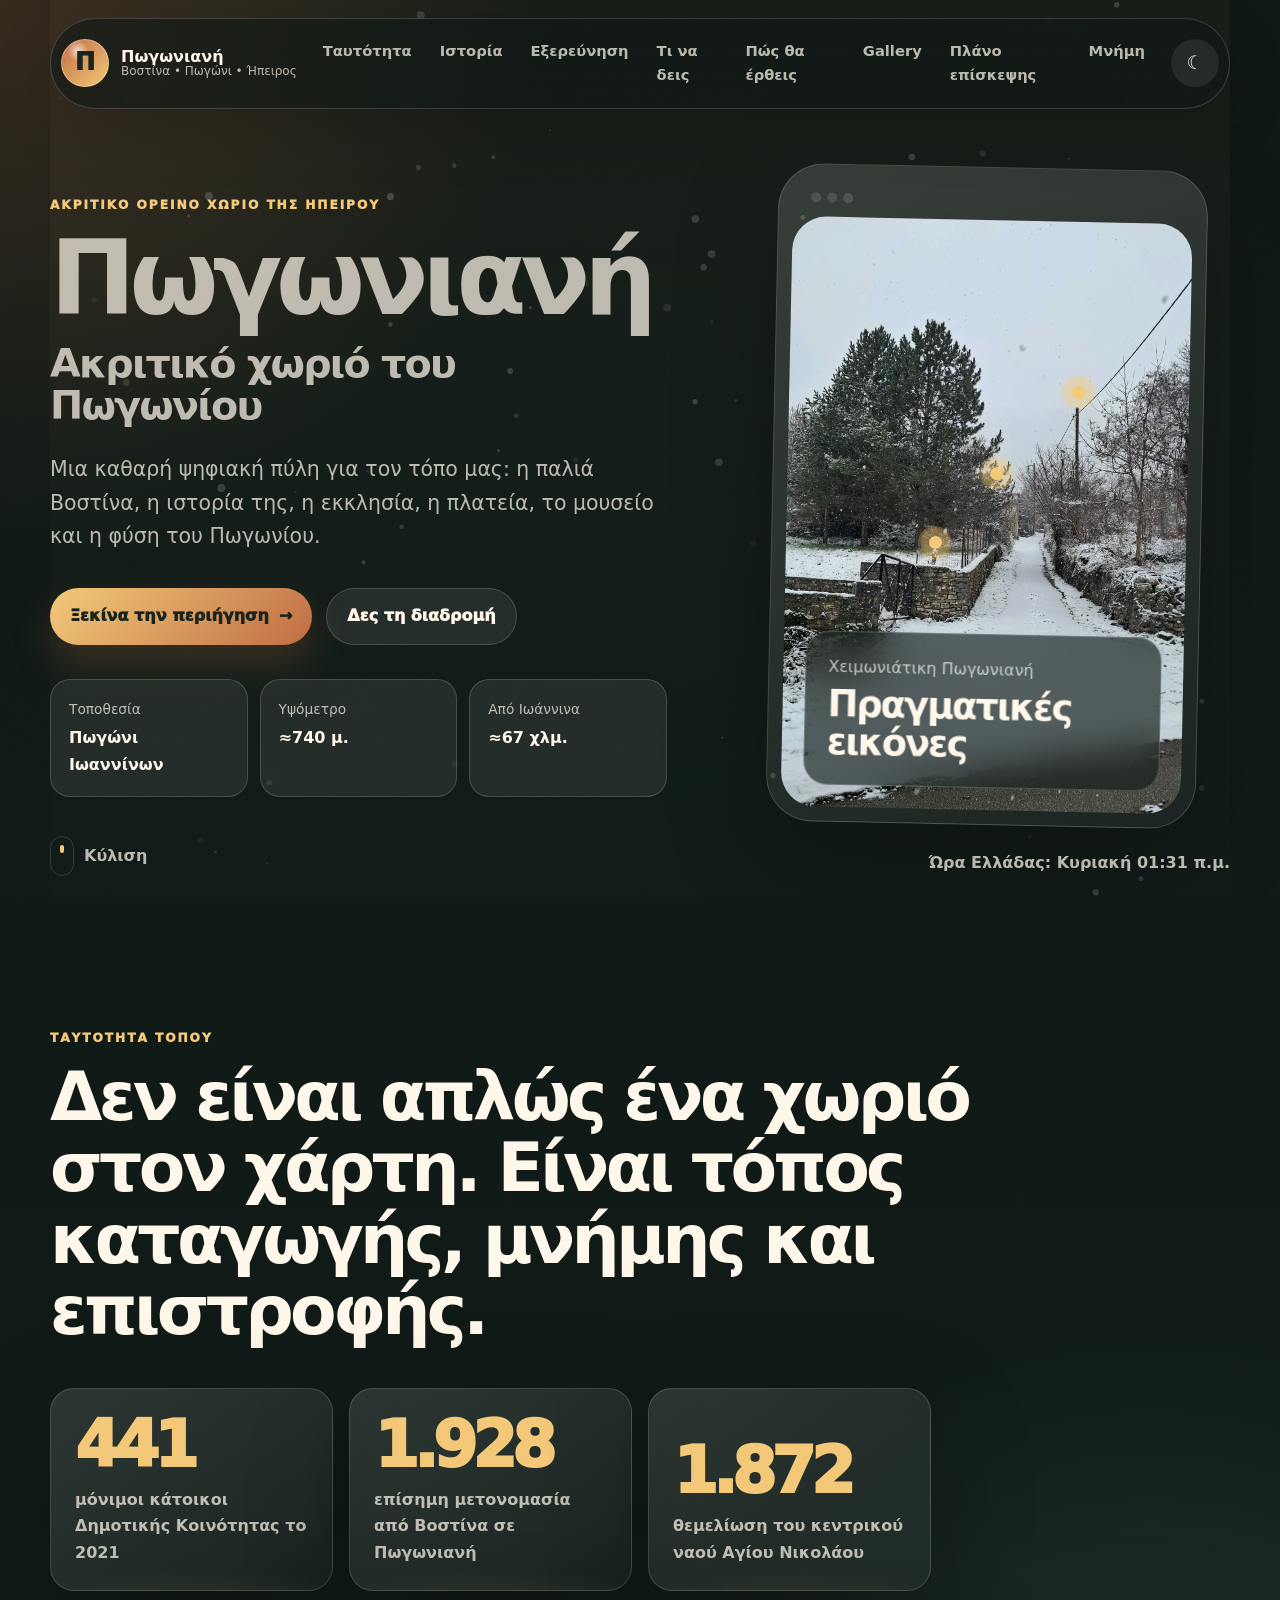
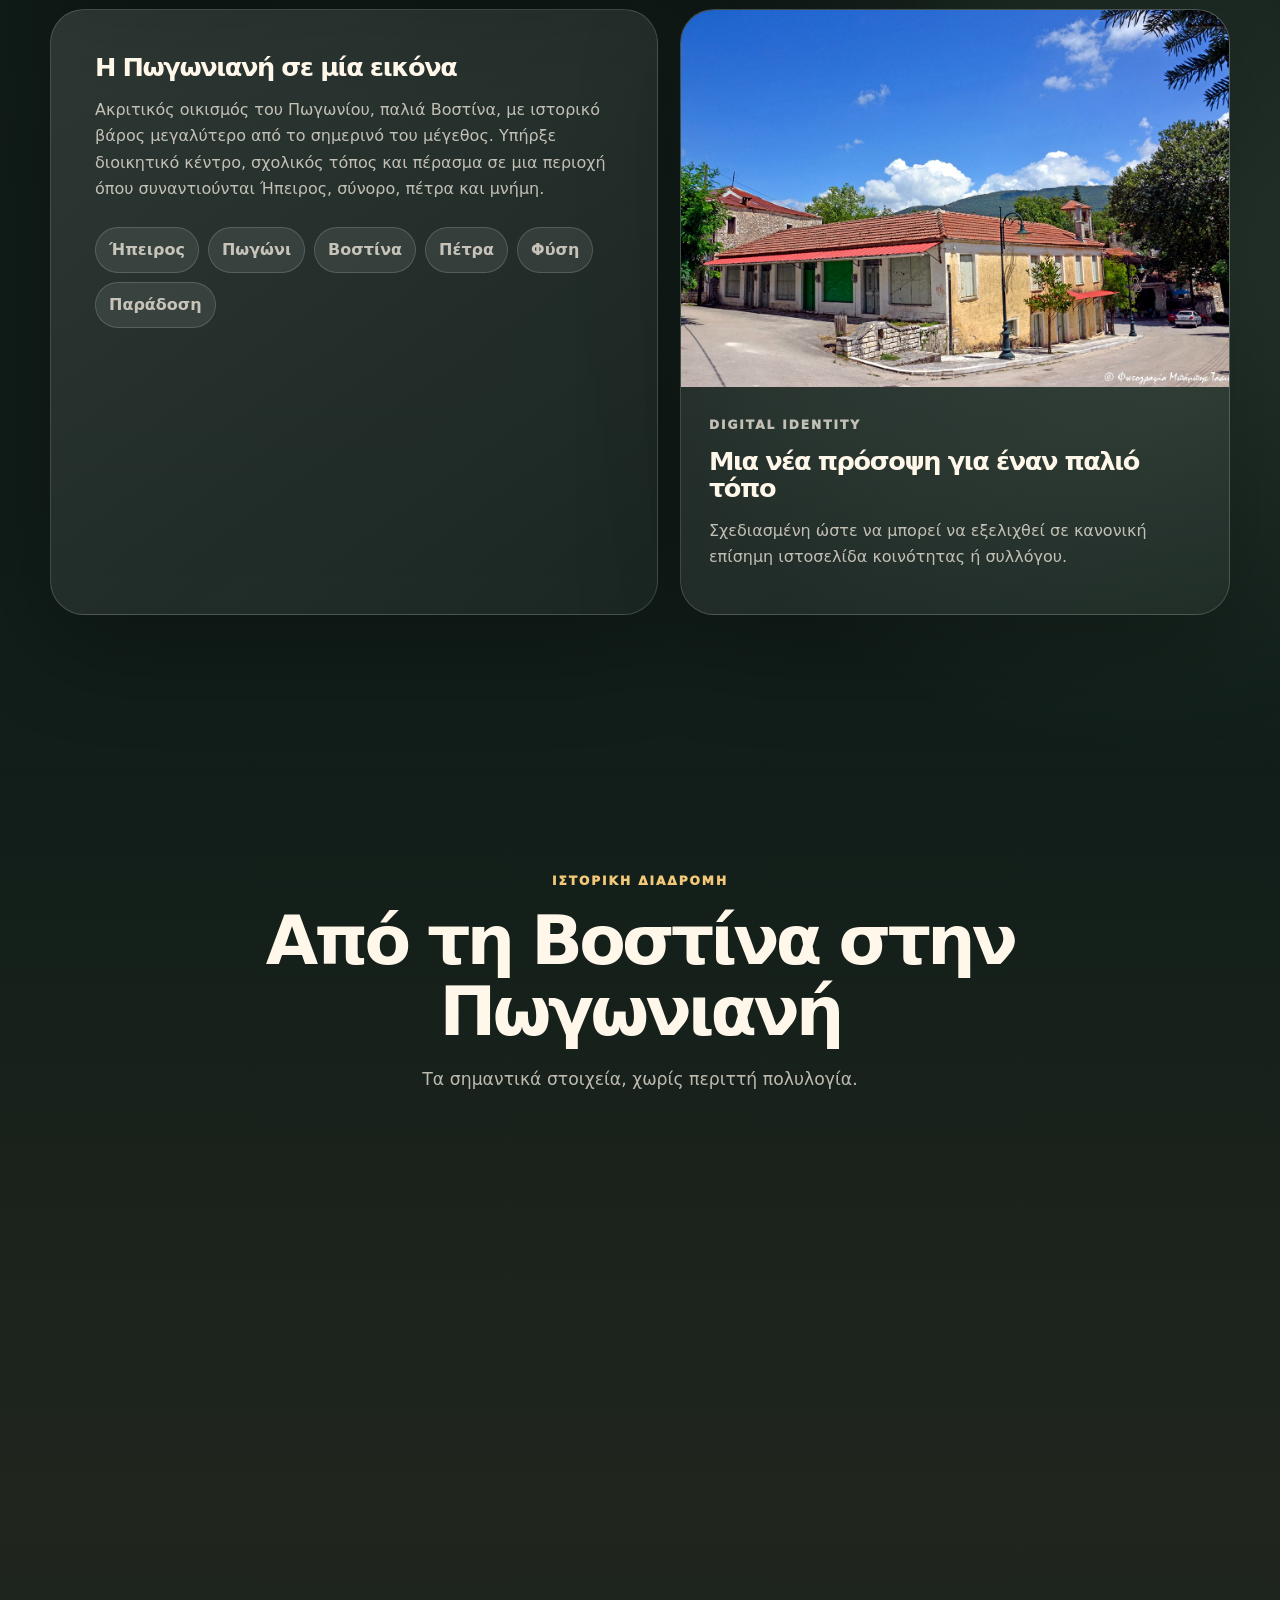
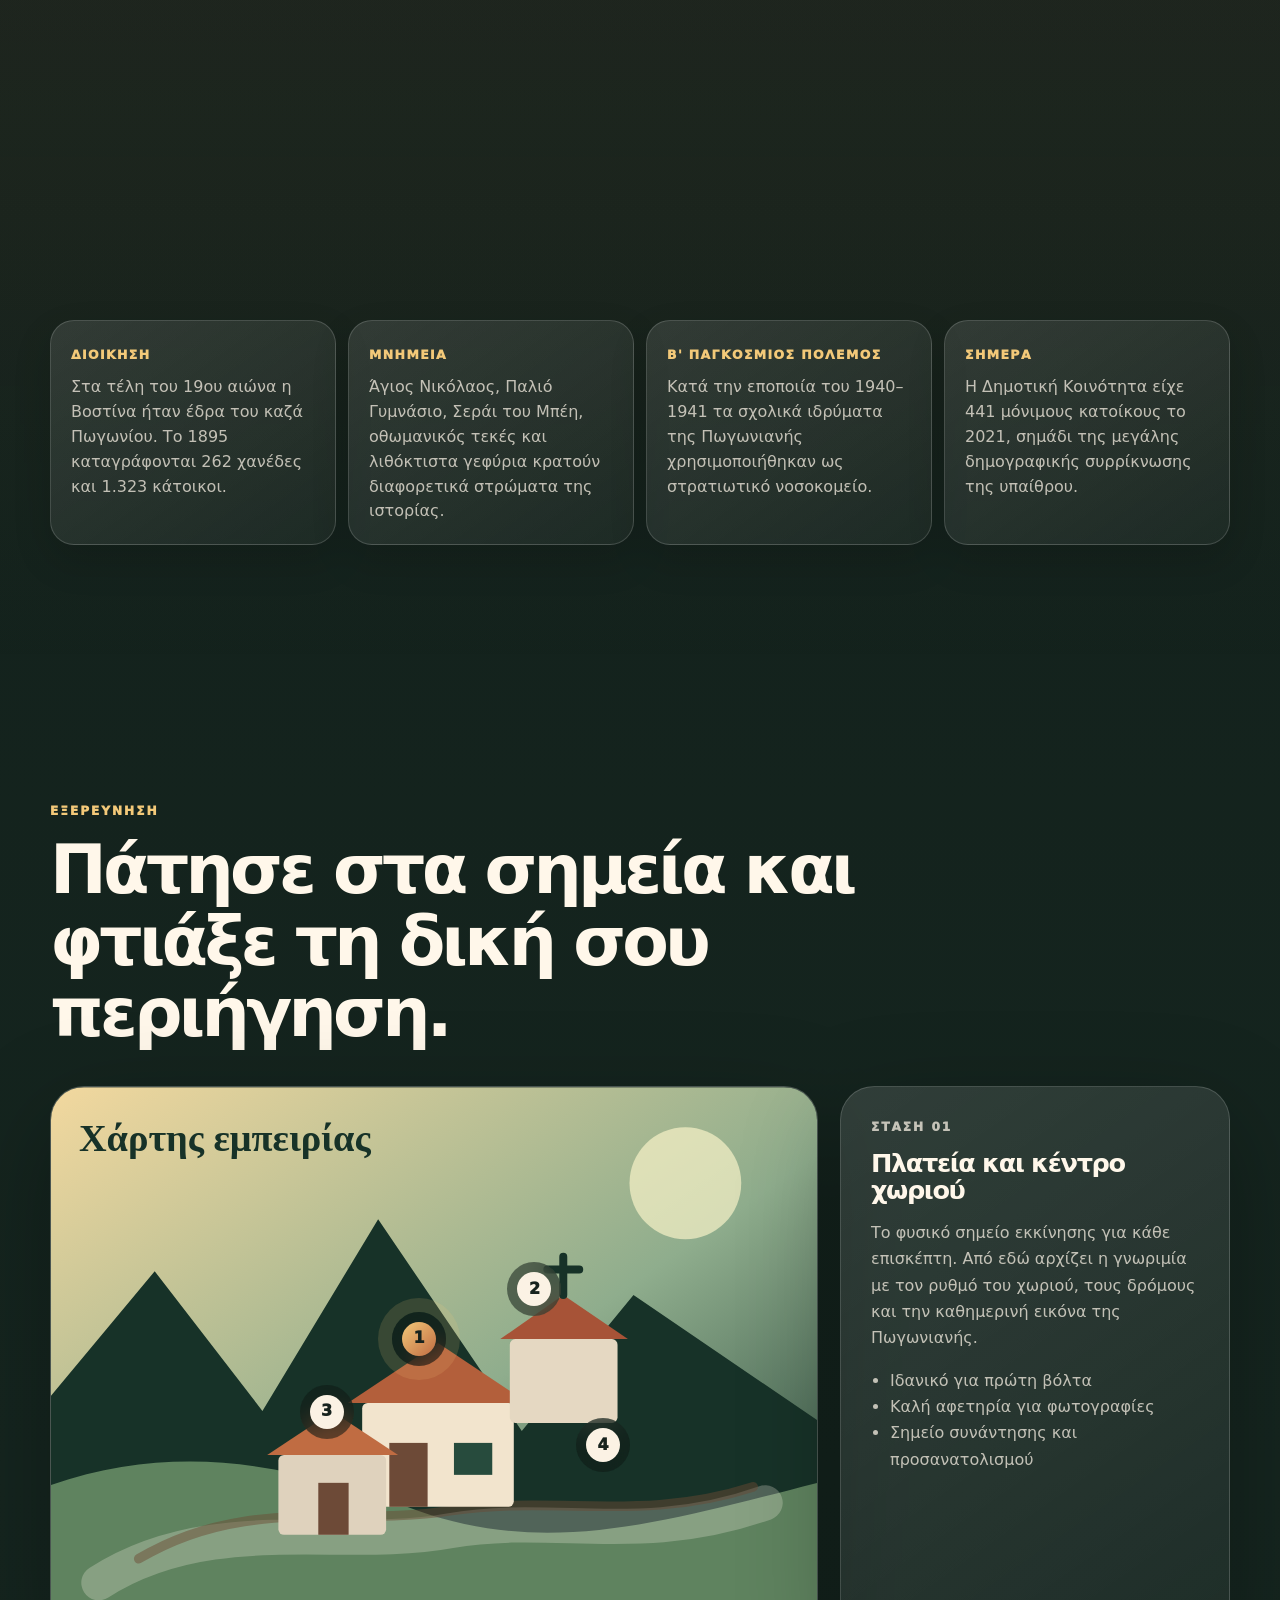
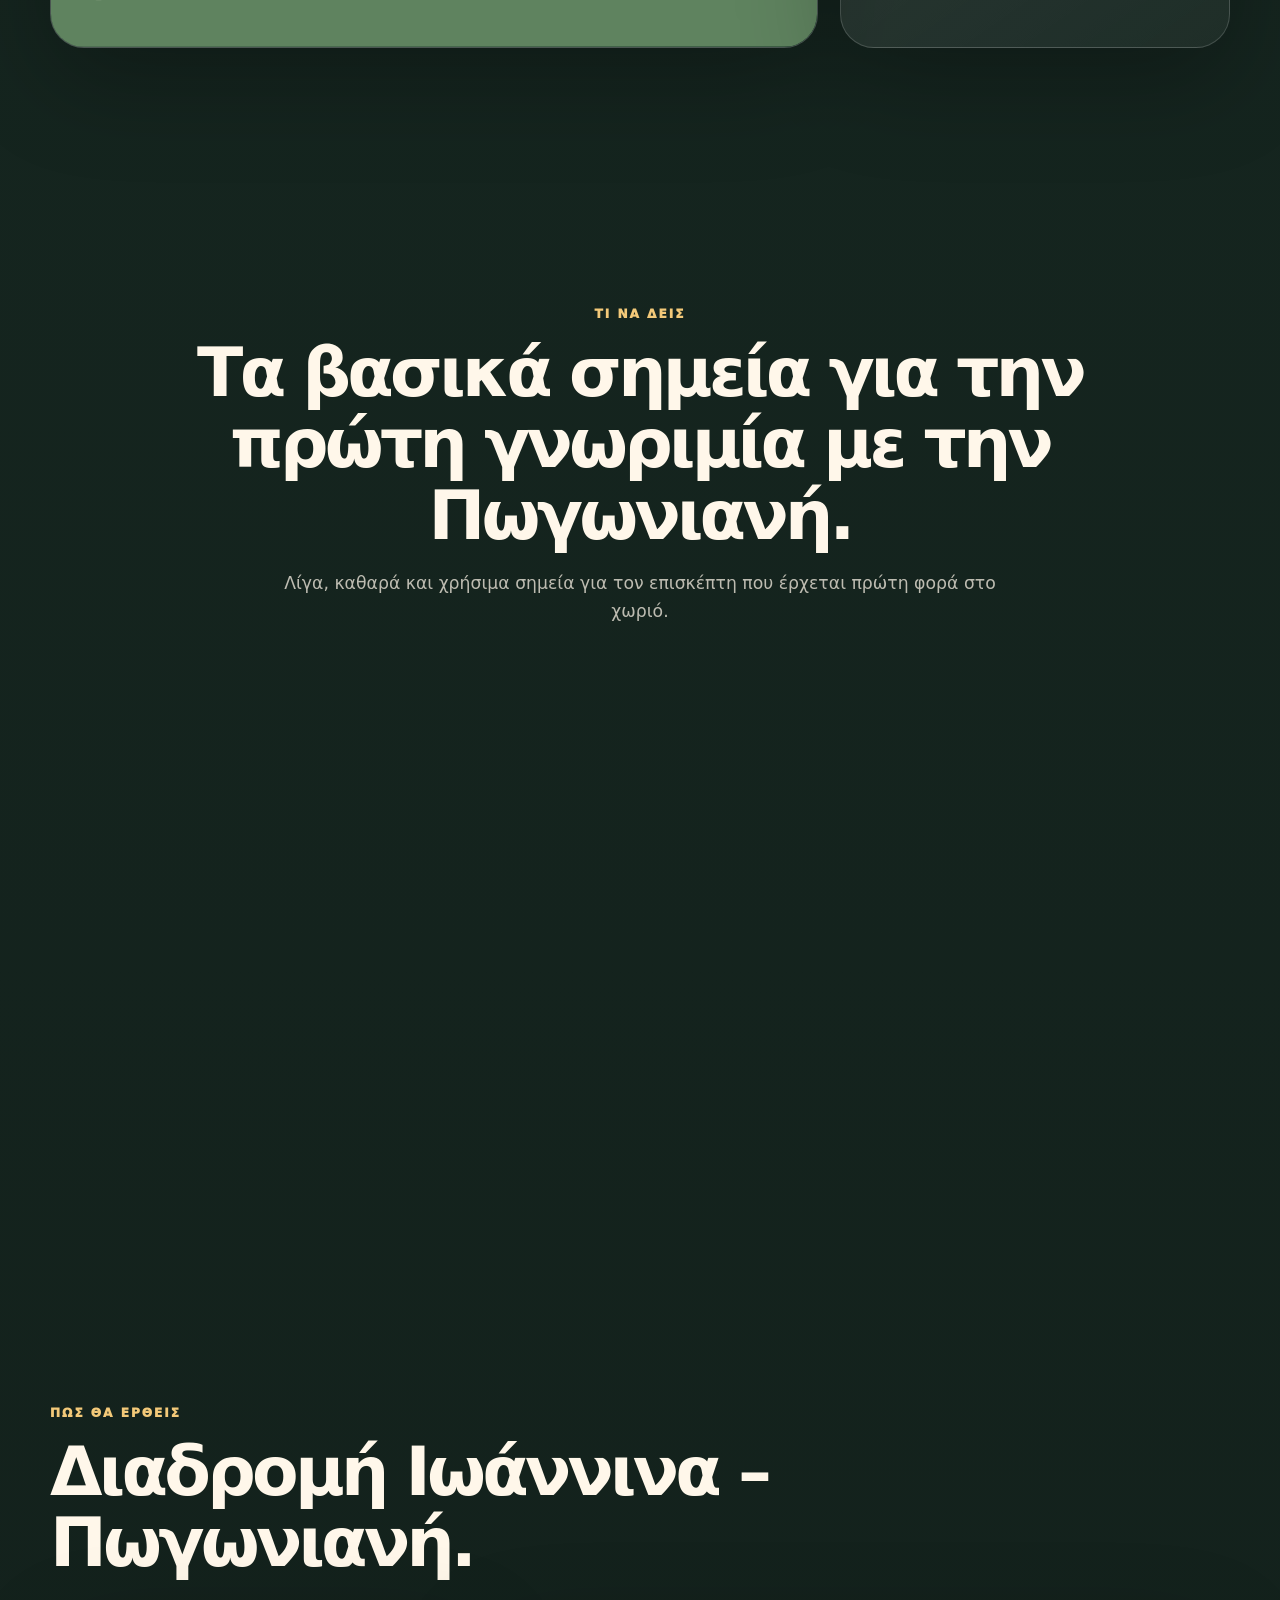
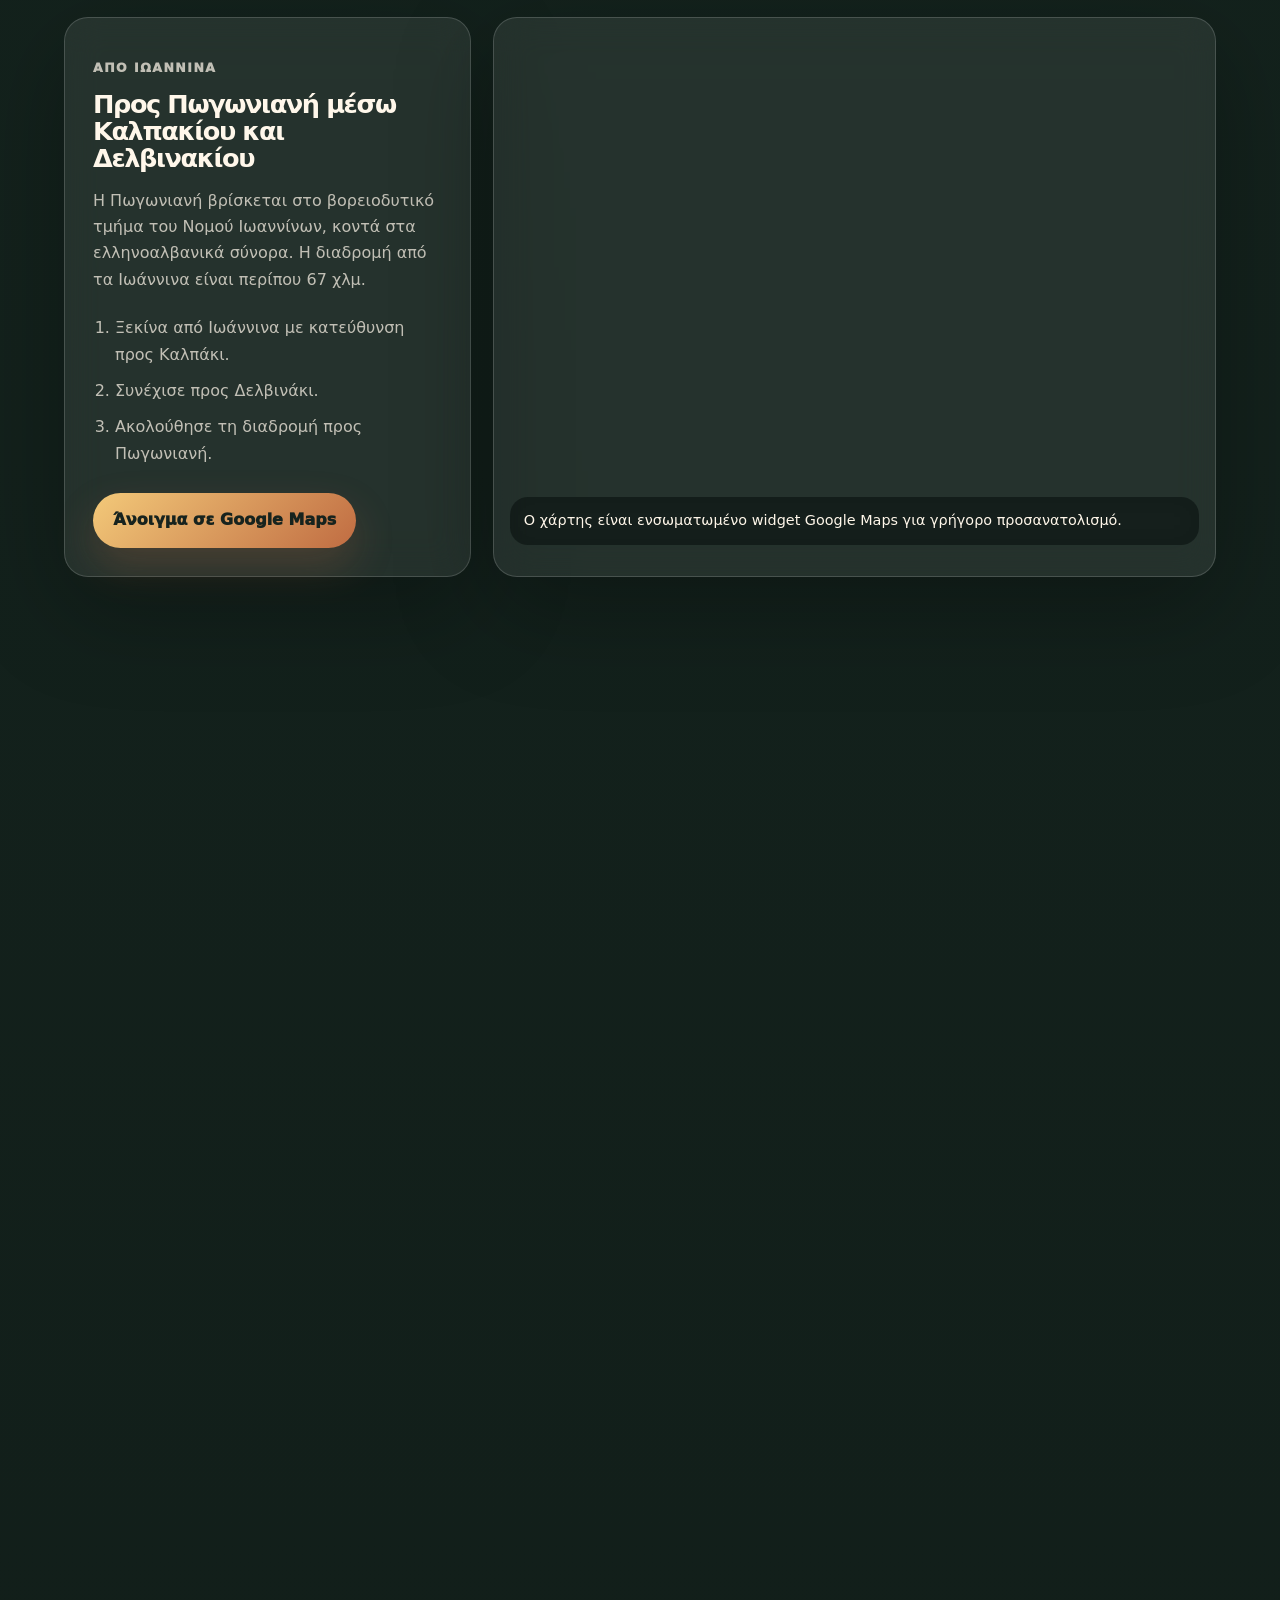
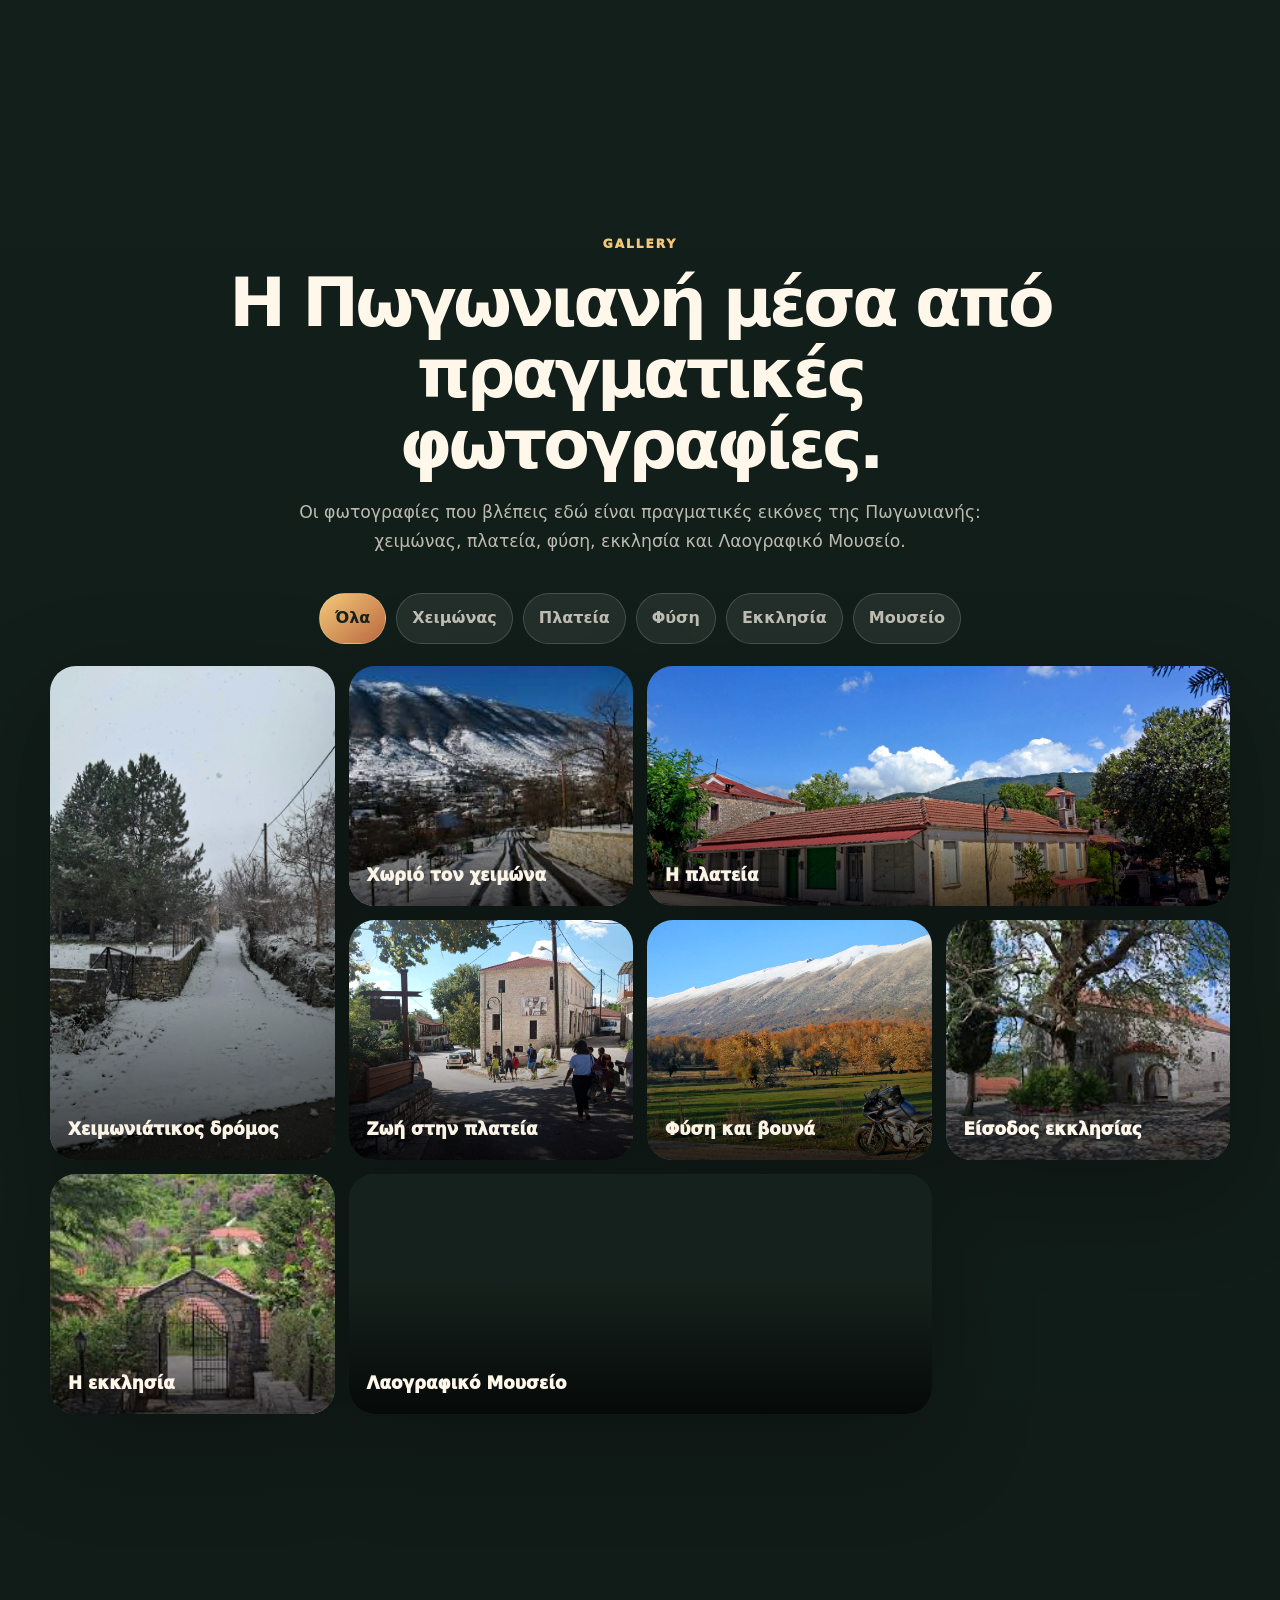
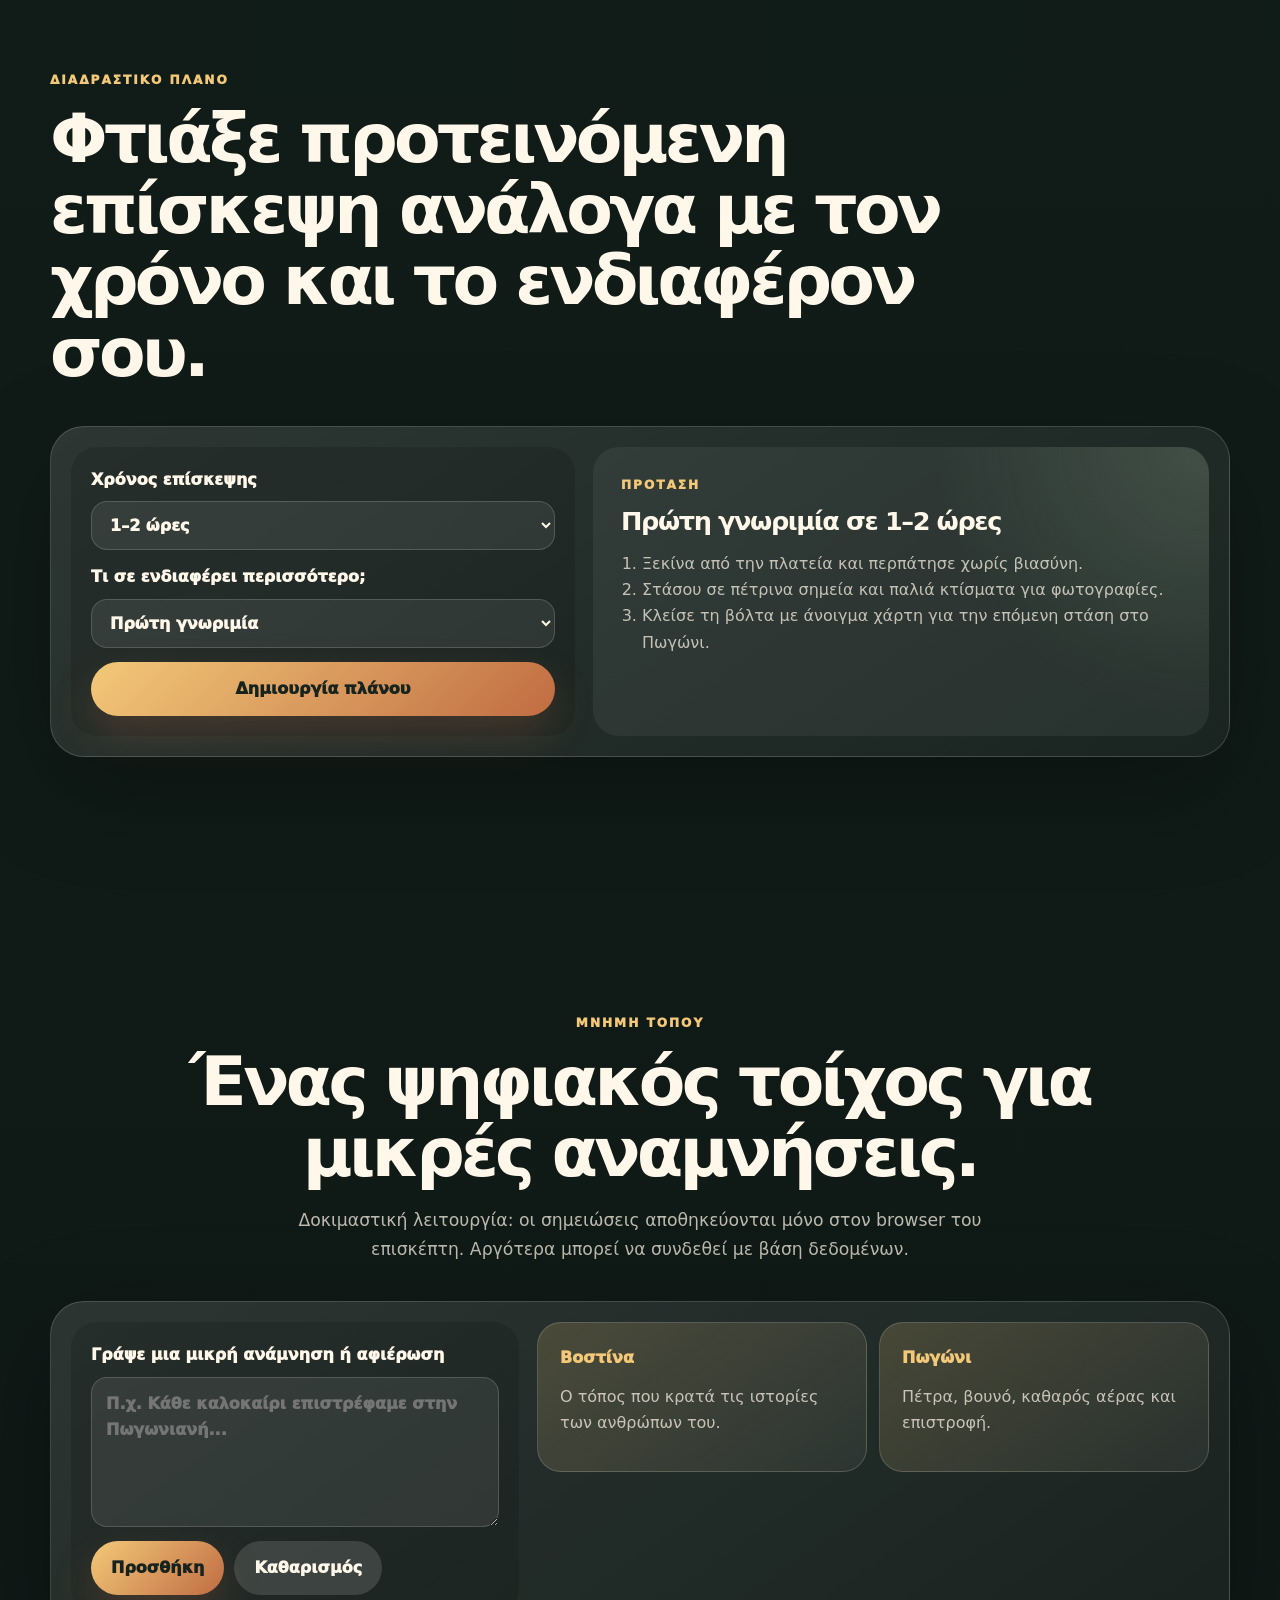
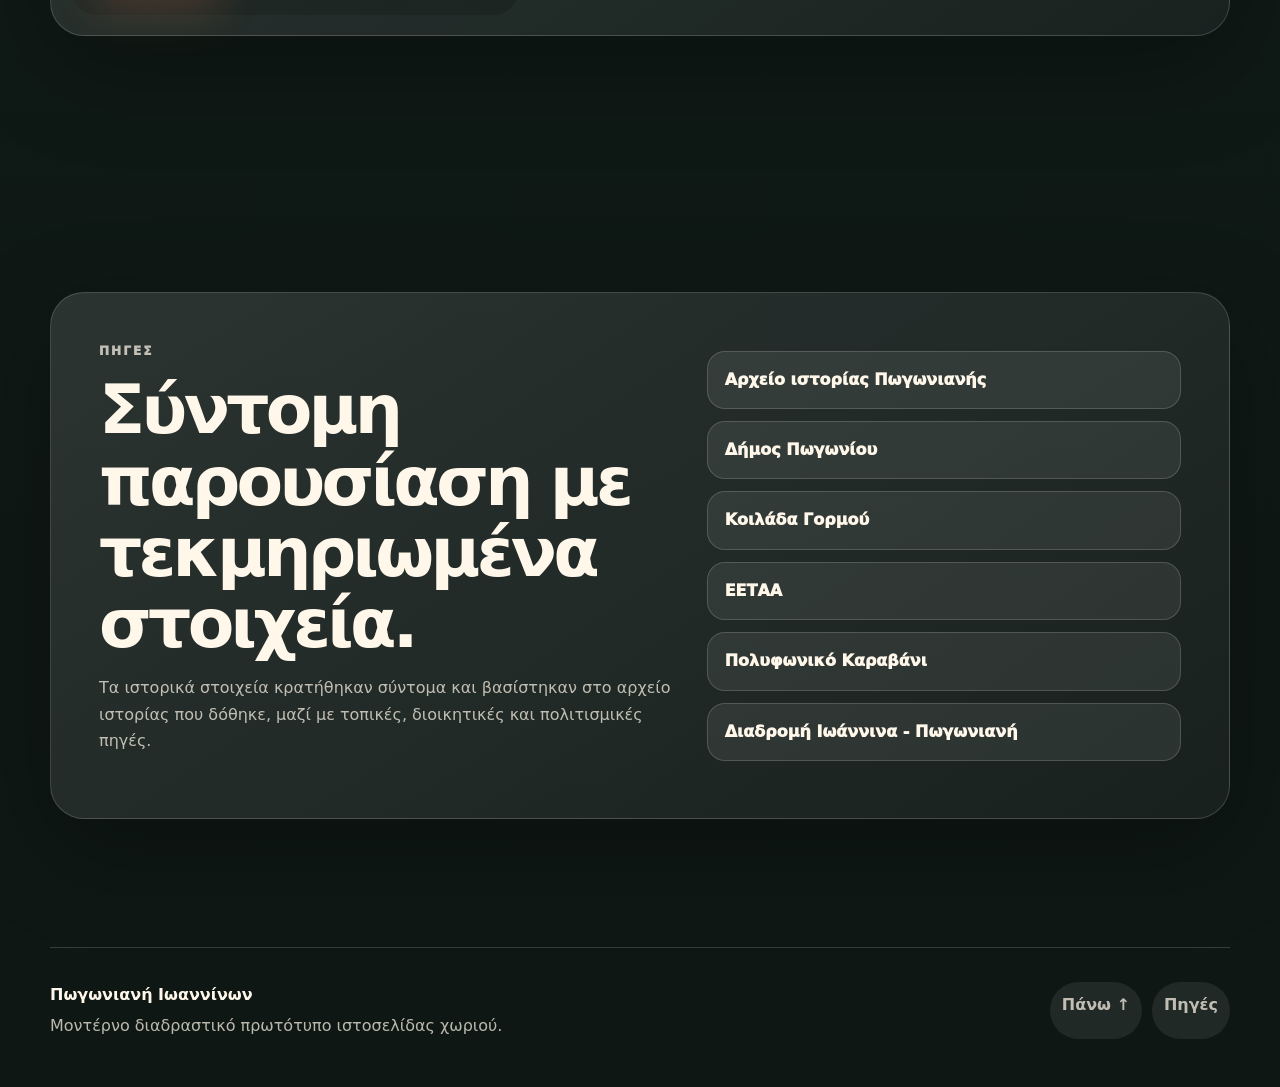
==== index.html @ 615d4ea6 "Add things to see and directions sections" ====
<!DOCTYPE html>
<html lang="el" data-theme="earth">
<head>
  <meta charset="UTF-8" />
  <meta name="viewport" content="width=device-width, initial-scale=1.0" />

  <title>Πωγωνιανή / Βοστίνα | Διαδραστικός οδηγός χωριού</title>
  <meta name="description" content="Μοντέρνα διαδραστική ιστοσελίδα για την Πωγωνιανή Ιωαννίνων: σύντομη ιστορία, τι να δεις, πώς να έρθεις, φύση, μνημεία, gallery, διαδρομή επίσκεψης και μνήμη τόπου." />
  <meta name="theme-color" content="#16251f" />
  <meta property="og:title" content="Πωγωνιανή / Βοστίνα" />
  <meta property="og:description" content="Γνωρίστε την Πωγωνιανή / Βοστίνα μέσα από πραγματικές φωτογραφίες, ιστορικά στοιχεία, φύση, πλατεία, εκκλησία, μουσείο και διαδραστική περιήγηση." />
  <meta property="og:image" content="assets/photos/pogoniani-preview.jpg" />
  <meta property="og:type" content="website" />

  <link rel="icon" href="assets/favicon.svg" type="image/svg+xml" />
  <script>document.documentElement.classList.add("js");</script>
  <link rel="stylesheet" href="css/styles.css" />
  <link rel="stylesheet" href="css/visitor.css" />
</head>

<body>
  <div class="scroll-progress" aria-hidden="true"></div>
  <div class="noise" aria-hidden="true"></div>
  <div class="cursor-glow" aria-hidden="true"></div>

  <a href="#main" class="skip-link">Μετάβαση στο περιεχόμενο</a>

  <header class="site-header" id="top">
    <nav class="nav-shell" aria-label="Κύρια πλοήγηση">
      <a class="brand" href="#top" aria-label="Πωγωνιανή / Βοστίνα - Αρχική">
        <span class="brand-badge">Π</span>
        <span class="brand-text">
          <strong>Πωγωνιανή</strong>
          <small>Βοστίνα • Πωγώνι • Ήπειρος</small>
        </span>
      </a>

      <button class="nav-toggle" type="button" aria-label="Άνοιγμα μενού" aria-expanded="false" aria-controls="nav-menu">
        <span></span><span></span><span></span>
        <span class="sr-only">Άνοιγμα μενού</span>
      </button>

      <div class="nav-menu" id="nav-menu">
        <a href="#identity">Ταυτότητα</a>
        <a href="#story">Ιστορία</a>
        <a href="#explore">Εξερεύνηση</a>
        <a href="#see">Τι να δεις</a>
        <a href="#directions">Πώς θα έρθεις</a>
        <a href="#gallery">Gallery</a>
        <a href="#planner">Πλάνο επίσκεψης</a>
        <a href="#memory">Μνήμη</a>
      </div>

      <button class="theme-toggle" type="button" aria-label="Αλλαγή θέματος">
        <span class="theme-icon">☾</span>
      </button>
    </nav>

    <section class="hero">
      <canvas id="mistCanvas" class="mist-canvas" aria-hidden="true"></canvas>

      <div class="hero-copy reveal">
        <p class="eyebrow">Ακριτικό ορεινό χωριό της Ηπείρου</p>
        <h1 class="hero-title">
          <span class="hero-title-main">Πωγωνιανή</span>
          <span class="hero-title-sub">Ακριτικό χωριό του Πωγωνίου</span>
        </h1>
        <p class="hero-lead">
          Μια καθαρή ψηφιακή πύλη για τον τόπο μας: η παλιά Βοστίνα,
          η ιστορία της, η εκκλησία, η πλατεία, το μουσείο και η φύση του Πωγωνίου.
        </p>

        <div class="hero-actions">
          <a class="btn btn-primary magnetic" href="#explore">
            Ξεκίνα την περιήγηση
            <span>→</span>
          </a>
          <a class="btn btn-ghost magnetic" href="#directions">
            Δες τη διαδρομή
          </a>
        </div>

        <div class="live-strip" aria-label="Γρήγορες πληροφορίες">
          <article>
            <span>Τοποθεσία</span>
            <strong>Πωγώνι Ιωαννίνων</strong>
          </article>
          <article>
            <span>Υψόμετρο</span>
            <strong>≈740 μ.</strong>
          </article>
          <article>
            <span>Από Ιωάννινα</span>
            <strong>≈67 χλμ.</strong>
          </article>
        </div>
      </div>

      <div class="hero-visual reveal delay-1" data-parallax="0.10">
        <div class="phone-frame">
          <div class="phone-topbar">
            <span></span><span></span><span></span>
          </div>
          <div class="interactive-card">
            <img src="assets/photos/winter-path.jpg" alt="Χιονισμένος δρόμος στην Πωγωνιανή τον χειμώνα" />
            <div class="card-overlay">
              <p>Χειμωνιάτικη Πωγωνιανή</p>
              <h2>Πραγματικές εικόνες</h2>
            </div>
            <button class="hotspot hotspot-1" type="button" data-tip="Πλατεία και κέντρο χωριού">
              <span></span>
            </button>
            <button class="hotspot hotspot-2" type="button" data-tip="Πέτρινη αρχιτεκτονική">
              <span></span>
            </button>
            <button class="hotspot hotspot-3" type="button" data-tip="Βουνό και φυσικό τοπίο">
              <span></span>
            </button>
          </div>
        </div>
      </div>

      <div class="hero-bottom">
        <a href="#identity" class="scroll-cue" aria-label="Κύλιση στην επόμενη ενότητα">
          <span></span>
          Κύλιση
        </a>
        <p id="localClock" class="clock-widget">Ώρα Ελλάδας</p>
      </div>
    </section>
  </header>

  <main id="main">
    <section class="section identity-section" id="identity">
      <div class="section-title reveal">
        <p class="eyebrow">Ταυτότητα τόπου</p>
        <h2>Δεν είναι απλώς ένα χωριό στον χάρτη. Είναι τόπος καταγωγής, μνήμης και επιστροφής.</h2>
      </div>

      <div class="stat-grid">
        <article class="stat-card reveal" data-counter="441">
          <span class="stat-number">0</span>
          <span class="stat-label">μόνιμοι κάτοικοι Δημοτικής Κοινότητας το 2021</span>
        </article>
        <article class="stat-card reveal delay-2" data-counter="1928">
          <span class="stat-number">0</span>
          <span class="stat-label">επίσημη μετονομασία από Βοστίνα σε Πωγωνιανή</span>
        </article>
        <article class="stat-card reveal delay-3" data-counter="1872">
          <span class="stat-number">0</span>
          <span class="stat-label">θεμελίωση του κεντρικού ναού Αγίου Νικολάου</span>
        </article>
      </div>

      <div class="identity-layout">
        <div class="glass-panel reveal">
          <h3>Η Πωγωνιανή σε μία εικόνα</h3>
          <p>
            Ακριτικός οικισμός του Πωγωνίου, παλιά Βοστίνα, με ιστορικό βάρος μεγαλύτερο
            από το σημερινό του μέγεθος. Υπήρξε διοικητικό κέντρο, σχολικός τόπος και πέρασμα
            σε μια περιοχή όπου συναντιούνται Ήπειρος, σύνορο, πέτρα και μνήμη.
          </p>
          <div class="tag-cloud">
            <span>Ήπειρος</span>
            <span>Πωγώνι</span>
            <span>Βοστίνα</span>
            <span>Πέτρα</span>
            <span>Φύση</span>
            <span>Παράδοση</span>
          </div>
        </div>

        <div class="tilt-card reveal delay-1" data-tilt>
          <img src="assets/photos/square-main.jpg" loading="lazy" decoding="async" alt="Η πλατεία της Πωγωνιανής με πέτρινα κτίρια και κόκκινες στέγες" />
          <div>
            <p class="eyebrow">Digital identity</p>
            <h3>Μια νέα πρόσοψη για έναν παλιό τόπο</h3>
            <p>Σχεδιασμένη ώστε να μπορεί να εξελιχθεί σε κανονική επίσημη ιστοσελίδα κοινότητας ή συλλόγου.</p>
          </div>
        </div>
      </div>
    </section>

    <section class="section story-section" id="story">
      <div class="section-title centered reveal">
        <p class="eyebrow">Ιστορική διαδρομή</p>
        <h2>Από τη Βοστίνα στην Πωγωνιανή</h2>
        <p>Τα σημαντικά στοιχεία, χωρίς περιττή πολυλογία.</p>
      </div>

      <div class="timeline-shell reveal">
        <div class="timeline-controls" role="tablist" aria-label="Χρονογραμμή">
          <button class="timeline-dot active" role="tab" aria-selected="true" data-timeline="0" type="button">Αρχαιότητα</button>
          <button class="timeline-dot" role="tab" aria-selected="false" data-timeline="1" type="button">Οι απαρχές</button>
          <button class="timeline-dot" role="tab" aria-selected="false" data-timeline="2" type="button">Βοστίνα</button>
          <button class="timeline-dot" role="tab" aria-selected="false" data-timeline="3" type="button">Καζάς</button>
          <button class="timeline-dot" role="tab" aria-selected="false" data-timeline="4" type="button">Άγ. Νικόλαος</button>
          <button class="timeline-dot" role="tab" aria-selected="false" data-timeline="5" type="button">Παιδεία</button>
          <button class="timeline-dot" role="tab" aria-selected="false" data-timeline="6" type="button">1913</button>
          <button class="timeline-dot" role="tab" aria-selected="false" data-timeline="7" type="button">1928</button>
          <button class="timeline-dot" role="tab" aria-selected="false" data-timeline="8" type="button">1940</button>
          <button class="timeline-dot" role="tab" aria-selected="false" data-timeline="9" type="button">1950-2000</button>
          <button class="timeline-dot" role="tab" aria-selected="false" data-timeline="10" type="button">Σήμερα</button>
        </div>

        <article class="timeline-card" id="timelineCard">
          <p class="timeline-year">12ος–2ος αι. π.Χ.</p>
          <h3>Ζώνη μακράς κατοίκησης και διέλευσης</h3>
          <p>Η ευρύτερη κοιλάδα του Γορμού έχει προϊστορικούς και αρχαίους οικισμούς, τύμβους και οχυρώσεις. Η Πωγωνιανή ανήκει σε αυτό το παλιό πέρασμα του Πωγωνίου.</p>
        </article>
      </div>

      <div class="quick-facts reveal delay-1" aria-label="Σύντομα στοιχεία Πωγωνιανής">
        <article>
          <span>Ονομασία</span>
          <strong>Παλιά Βοστίνα, επίσημα Πωγωνιανή από το 1928</strong>
        </article>
        <article>
          <span>Βοστίνα</span>
          <strong>Η ετυμολογία της ονομασίας δεν είναι οριστικά τεκμηριωμένη· έχουν προταθεί διαφορετικές εκδοχές.</strong>
        </article>
        <article>
          <span>Ρόλος</span>
          <strong>Έδρα του οθωμανικού καζά Πωγωνίου</strong>
        </article>
        <article>
          <span>Παιδεία</span>
          <strong>Οικοτροφείο το 1923 και Γυμνάσιο το 1924</strong>
        </article>
        <article>
          <span>Πολιτισμός</span>
          <strong>Πωγωνίσιο ιδίωμα και πολυφωνικό τραγούδι</strong>
        </article>
      </div>

      <div class="history-card-grid reveal delay-2" aria-label="Σημαντικές πληροφορίες για την Πωγωνιανή">
        <article>
          <span>Διοίκηση</span>
          <p>Στα τέλη του 19ου αιώνα η Βοστίνα ήταν έδρα του καζά Πωγωνίου. Το 1895 καταγράφονται 262 χανέδες και 1.323 κάτοικοι.</p>
        </article>
        <article>
          <span>Μνημεία</span>
          <p>Άγιος Νικόλαος, Παλιό Γυμνάσιο, Σεράι του Μπέη, οθωμανικός τεκές και λιθόκτιστα γεφύρια κρατούν διαφορετικά στρώματα της ιστορίας.</p>
        </article>
        <article>
          <span>Β' Παγκόσμιος Πόλεμος</span>
          <p>Κατά την εποποιία του 1940–1941 τα σχολικά ιδρύματα της Πωγωνιανής χρησιμοποιήθηκαν ως στρατιωτικό νοσοκομείο.</p>
        </article>
        <article>
          <span>Σήμερα</span>
          <p>Η Δημοτική Κοινότητα είχε 441 μόνιμους κατοίκους το 2021, σημάδι της μεγάλης δημογραφικής συρρίκνωσης της υπαίθρου.</p>
        </article>
      </div>
    </section>

    <section class="section explore-section" id="explore">
      <div class="section-title reveal">
        <p class="eyebrow">Εξερεύνηση</p>
        <h2>Πάτησε στα σημεία και φτιάξε τη δική σου περιήγηση.</h2>
      </div>

      <div class="explore-layout">
        <div class="map-stage reveal">
          <img src="assets/interactive-map.svg" alt="Διαδραστικός εικονογραφημένος χάρτης της Πωγωνιανής" />
          <button class="map-pin active" style="--x: 48%; --y: 45%;" data-place="square" type="button" aria-label="Στάση 1: Πλατεία και κέντρο χωριού" aria-pressed="true"><span>1</span></button>
          <button class="map-pin" style="--x: 63%; --y: 36%;" data-place="church" type="button" aria-label="Στάση 2: Εκκλησία του χωριού" aria-pressed="false"><span>2</span></button>
          <button class="map-pin" style="--x: 36%; --y: 58%;" data-place="museum" type="button" aria-label="Στάση 3: Λαογραφική μνήμη" aria-pressed="false"><span>3</span></button>
          <button class="map-pin" style="--x: 72%; --y: 64%;" data-place="nature" type="button" aria-label="Στάση 4: Φύση και ορεινό τοπίο" aria-pressed="false"><span>4</span></button>
        </div>

        <aside class="place-panel reveal delay-1" id="placePanel">
          <p class="eyebrow">Στάση 01</p>
          <h3>Πλατεία και κέντρο χωριού</h3>
          <p>Το φυσικό σημείο εκκίνησης για κάθε επισκέπτη. Από εδώ αρχίζει η γνωριμία με τον ρυθμό του χωριού, τους δρόμους και την καθημερινή εικόνα της Πωγωνιανής.</p>
          <ul>
            <li>Ιδανικό για πρώτη βόλτα</li>
            <li>Καλή αφετηρία για φωτογραφίες</li>
            <li>Σημείο συνάντησης και προσανατολισμού</li>
          </ul>
        </aside>
      </div>
    </section>

    <section class="section see-section" id="see">
      <div class="section-title centered reveal">
        <p class="eyebrow">Τι να δεις</p>
        <h2>Τα βασικά σημεία για την πρώτη γνωριμία με την Πωγωνιανή.</h2>
        <p>Λίγα, καθαρά και χρήσιμα σημεία για τον επισκέπτη που έρχεται πρώτη φορά στο χωριό.</p>
      </div>

      <div class="visitor-grid reveal">
        <article class="visitor-card">
          <span>01</span>
          <h3>Πλατεία και κέντρο</h3>
          <p>Το πρώτο σημείο στάσης. Από εδώ ξεκινά η βόλτα στα πέτρινα κτίρια και στους δρόμους του χωριού.</p>
        </article>
        <article class="visitor-card">
          <span>02</span>
          <h3>Άγιος Νικόλαος</h3>
          <p>Ο κεντρικός ναός της Πωγωνιανής, δεμένος με τη θρησκευτική και κοινοτική μνήμη του τόπου.</p>
        </article>
        <article class="visitor-card">
          <span>03</span>
          <h3>Λαογραφικό Μουσείο</h3>
          <p>Σημείο αναφοράς για την καθημερινή ζωή, την παράδοση και την υλική μνήμη του Πωγωνίου.</p>
        </article>
        <article class="visitor-card">
          <span>04</span>
          <h3>Παλιό Γυμνάσιο</h3>
          <p>Κομμάτι της εκπαιδευτικής ιστορίας της Πωγωνιανής και της σημασίας της ως σχολικού τόπου.</p>
        </article>
        <article class="visitor-card">
          <span>05</span>
          <h3>Σεράι του Μπέη</h3>
          <p>Οθωμανικό αρχιτεκτονικό αποτύπωμα που θυμίζει τον παλιό διοικητικό ρόλο της Βοστίνας.</p>
        </article>
        <article class="visitor-card">
          <span>06</span>
          <h3>Φύση και θέα</h3>
          <p>Περίπατος, καθαρός αέρας και ορεινό τοπίο. Η Πωγωνιανή αξίζει και για την ηρεμία γύρω της.</p>
        </article>
      </div>
    </section>

    <section class="section directions-section" id="directions">
      <div class="section-title reveal">
        <p class="eyebrow">Πώς θα έρθεις</p>
        <h2>Διαδρομή Ιωάννινα – Πωγωνιανή.</h2>
      </div>

      <div class="route-layout reveal">
        <div class="route-info-card">
          <p class="route-kicker">Από Ιωάννινα</p>
          <h3>Προς Πωγωνιανή μέσω Καλπακίου και Δελβινακίου</h3>
          <p>
            Η Πωγωνιανή βρίσκεται στο βορειοδυτικό τμήμα του Νομού Ιωαννίνων, κοντά στα ελληνοαλβανικά σύνορα. Η διαδρομή από τα Ιωάννινα είναι περίπου 67 χλμ.
          </p>
          <ol class="route-list">
            <li>Ξεκίνα από Ιωάννινα με κατεύθυνση προς Καλπάκι.</li>
            <li>Συνέχισε προς Δελβινάκι.</li>
            <li>Ακολούθησε τη διαδρομή προς Πωγωνιανή.</li>
          </ol>
          <div class="route-actions">
            <a class="btn btn-primary" target="_blank" rel="noopener" href="https://www.google.com/maps/dir/?api=1&origin=%CE%99%CF%89%CE%AC%CE%BD%CE%BD%CE%B9%CE%BD%CE%B1&destination=%CE%A0%CF%89%CE%B3%CF%89%CE%BD%CE%B9%CE%B1%CE%BD%CE%AE%20%CE%99%CF%89%CE%B1%CE%BD%CE%BD%CE%AF%CE%BD%CF%89%CE%BD&travelmode=driving">Άνοιγμα σε Google Maps</a>
          </div>
        </div>

        <div class="route-map-card" aria-label="Χάρτης διαδρομής Ιωάννινα προς Πωγωνιανή">
          <iframe
            title="Διαδρομή Ιωάννινα - Πωγωνιανή"
            loading="lazy"
            referrerpolicy="no-referrer-when-downgrade"
            src="https://www.google.com/maps?f=d&amp;source=s_d&amp;saddr=%CE%99%CF%89%CE%AC%CE%BD%CE%BD%CE%B9%CE%BD%CE%B1&amp;daddr=%CE%A0%CF%89%CE%B3%CF%89%CE%BD%CE%B9%CE%B1%CE%BD%CE%AE%20%CE%99%CF%89%CE%B1%CE%BD%CE%BD%CE%AF%CE%BD%CF%89%CE%BD&amp;hl=el&amp;output=embed">
          </iframe>
          <p class="route-note">Ο χάρτης είναι ενσωματωμένο widget Google Maps για γρήγορο προσανατολισμό.</p>
        </div>
      </div>
    </section>

    <section class="section season-section">
      <div class="section-title centered reveal">
        <p class="eyebrow">Εποχές</p>
        <h2>Η Πωγωνιανή αλλάζει πρόσωπο μέσα στον χρόνο.</h2>
      </div>

      <div class="season-tabs reveal" role="tablist" aria-label="Εποχές">
        <button class="season-tab active" role="tab" aria-selected="true" data-season="spring" type="button">Άνοιξη</button>
        <button class="season-tab" role="tab" aria-selected="false" data-season="summer" type="button">Καλοκαίρι</button>
        <button class="season-tab" role="tab" aria-selected="false" data-season="autumn" type="button">Φθινόπωρο</button>
        <button class="season-tab" role="tab" aria-selected="false" data-season="winter" type="button">Χειμώνας</button>
      </div>

      <div class="season-card reveal" id="seasonCard">
        <div>
          <p class="eyebrow">Άνοιξη</p>
          <h3>Πράσινο, φως και καθαρός αέρας</h3>
          <p>Η καλύτερη εποχή για ήπιους περιπάτους, φωτογραφίες και γνωριμία με το τοπίο χωρίς βιασύνη.</p>
        </div>
        <img src="assets/photos/nature-mountains.jpg" loading="lazy" decoding="async" alt="Φυσικό τοπίο και βουνά κοντά στην Πωγωνιανή" />
      </div>
    </section>

    <section class="section gallery-section" id="gallery">
      <div class="section-title centered reveal">
        <p class="eyebrow">Gallery</p>
        <h2>Η Πωγωνιανή μέσα από πραγματικές φωτογραφίες.</h2>
        <p>Οι φωτογραφίες που βλέπεις εδώ είναι πραγματικές εικόνες της Πωγωνιανής: χειμώνας, πλατεία, φύση, εκκλησία και Λαογραφικό Μουσείο.</p>
      </div>

      <div class="filter-bar reveal" aria-label="Φίλτρα φωτογραφιών">
        <button class="filter active" aria-pressed="true" data-filter="all" type="button">Όλα</button>
        <button class="filter" aria-pressed="false" data-filter="winter" type="button">Χειμώνας</button>
        <button class="filter" aria-pressed="false" data-filter="village" type="button">Πλατεία</button>
        <button class="filter" aria-pressed="false" data-filter="nature" type="button">Φύση</button>
        <button class="filter" aria-pressed="false" data-filter="church" type="button">Εκκλησία</button>
        <button class="filter" aria-pressed="false" data-filter="memory" type="button">Μουσείο</button>
      </div>

      <div class="gallery-grid reveal" id="galleryGrid">
        <button class="gallery-item tall" data-category="winter" data-title="Χειμωνιάτικος δρόμος στην Πωγωνιανή" data-image="assets/photos/winter-path.jpg" type="button">
          <img src="assets/photos/winter-path.jpg" loading="lazy" decoding="async" alt="Χιονισμένος δρόμος με πέτρινες μάντρες και δέντρα στην Πωγωνιανή" />
          <span>Χειμωνιάτικος δρόμος</span>
        </button>
        <button class="gallery-item" data-category="winter" data-title="Χωριό και βουνό τον χειμώνα" data-image="assets/photos/winter-panorama.jpg" type="button">
          <img src="assets/photos/winter-panorama.jpg" loading="lazy" decoding="async" alt="Χειμερινή άποψη της Πωγωνιανής με βουνό στο βάθος" />
          <span>Χωριό τον χειμώνα</span>
        </button>
        <button class="gallery-item wide" data-category="village" data-title="Η πλατεία της Πωγωνιανής" data-image="assets/photos/square-main.jpg" type="button">
          <img src="assets/photos/square-main.jpg" loading="lazy" decoding="async" alt="Η πλατεία της Πωγωνιανής με πέτρινα κτίρια, κόκκινες στέγες και γαλάζιο ουρανό" />
          <span>Η πλατεία</span>
        </button>
        <button class="gallery-item" data-category="village" data-title="Ζωή στην πλατεία" data-image="assets/photos/square-walk.jpg" type="button">
          <img src="assets/photos/square-walk.jpg" loading="lazy" decoding="async" alt="Ομάδα ανθρώπων περπατά στην πλατεία της Πωγωνιανής μπροστά από πέτρινο κτίριο" />
          <span>Ζωή στην πλατεία</span>
        </button>
        <button class="gallery-item" data-category="nature" data-title="Φύση και βουνά του Πωγωνίου" data-image="assets/photos/nature-mountains.jpg" type="button">
          <img src="assets/photos/nature-mountains.jpg" loading="lazy" decoding="async" alt="Το φυσικό τοπίο του Πωγωνίου με χιονισμένο βουνό, δέντρα και πράσινο λιβάδι" />
          <span>Φύση και βουνά</span>
        </button>
        <button class="gallery-item" data-category="church" data-title="Πέτρινη είσοδος προς την εκκλησία" data-image="assets/photos/church-01.jpg" type="button">
          <img src="assets/photos/church-01.jpg" loading="lazy" decoding="async" alt="Πέτρινη είσοδος και σκαλιά προς την εκκλησία της Πωγωνιανής" />
          <span>Είσοδος εκκλησίας</span>
        </button>
        <button class="gallery-item" data-category="church" data-title="Η εκκλησία της Πωγωνιανής" data-image="assets/photos/church-02.jpg" type="button">
          <img src="assets/photos/church-02.jpg" loading="lazy" decoding="async" alt="Πέτρινη εκκλησία στην Πωγωνιανή με δέντρα στον περίβολο" />
          <span>Η εκκλησία</span>
        </button>
        <button class="gallery-item wide" data-category="memory" data-title="Λαογραφικό Μουσείο Πωγωνιανής" data-image="assets/photos/museum-laografiko.jpg" type="button">
          <img src="assets/photos/museum-laografiko.jpg" loading="lazy" decoding="async" alt="Το πέτρινο κτίριο του Λαογραφικού Μουσείου Πωγωνιανής" />
          <span>Λαογραφικό Μουσείο</span>
        </button>
      </div>
    </section>

    <section class="section planner-section" id="planner">
      <div class="section-title reveal">
        <p class="eyebrow">Διαδραστικό πλάνο</p>
        <h2>Φτιάξε προτεινόμενη επίσκεψη ανάλογα με τον χρόνο και το ενδιαφέρον σου.</h2>
      </div>

      <div class="planner-card reveal">
        <div class="planner-controls">
          <label>
            Χρόνος επίσκεψης
            <select id="visitDuration">
              <option value="short">1–2 ώρες</option>
              <option value="half">Μισή ημέρα</option>
              <option value="full">Ολόκληρη ημέρα</option>
            </select>
          </label>

          <label>
            Τι σε ενδιαφέρει περισσότερο;
            <select id="visitInterest">
              <option value="first">Πρώτη γνωριμία</option>
              <option value="history">Ιστορία και μνήμη</option>
              <option value="nature">Φύση και φωτογραφίες</option>
              <option value="family">Οικογενειακή επίσκεψη</option>
            </select>
          </label>

          <button class="btn btn-primary" id="generatePlan" type="button">Δημιουργία πλάνου</button>
        </div>

        <div class="plan-output" id="planOutput" aria-live="polite">
          <p class="eyebrow">Πρόταση</p>
          <h3>Πρώτη γνωριμία σε 1–2 ώρες</h3>
          <ol>
            <li>Ξεκίνα από την πλατεία και περπάτησε χωρίς βιασύνη.</li>
            <li>Στάσου σε πέτρινα σημεία και παλιά κτίσματα για φωτογραφίες.</li>
            <li>Κλείσε τη βόλτα με άνοιγμα χάρτη για την επόμενη στάση στο Πωγώνι.</li>
          </ol>
        </div>
      </div>
    </section>

    <section class="section memory-section" id="memory">
      <div class="section-title centered reveal">
        <p class="eyebrow">Μνήμη τόπου</p>
        <h2>Ένας ψηφιακός τοίχος για μικρές αναμνήσεις.</h2>
        <p>
          Δοκιμαστική λειτουργία: οι σημειώσεις αποθηκεύονται μόνο στον browser του επισκέπτη.
          Αργότερα μπορεί να συνδεθεί με βάση δεδομένων.
        </p>
      </div>

      <div class="memory-board reveal">
        <form class="memory-form" id="memoryForm">
          <label>
            Γράψε μια μικρή ανάμνηση ή αφιέρωση
            <textarea id="memoryInput" maxlength="160" placeholder="Π.χ. Κάθε καλοκαίρι επιστρέφαμε στην Πωγωνιανή..."></textarea>
          </label>
          <div class="form-row">
            <button class="btn btn-primary" type="submit">Προσθήκη</button>
            <button class="btn btn-soft" type="button" id="clearMemories">Καθαρισμός</button>
          </div>
        </form>

        <div class="memory-notes" id="memoryNotes">
          <article>
            <span>Βοστίνα</span>
            <p>Ο τόπος που κρατά τις ιστορίες των ανθρώπων του.</p>
          </article>
          <article>
            <span>Πωγώνι</span>
            <p>Πέτρα, βουνό, καθαρός αέρας και επιστροφή.</p>
          </article>
        </div>
      </div>
    </section>

    <section class="section sources-section" id="sources">
      <div class="source-card reveal">
        <div>
          <p class="eyebrow">Πηγές</p>
          <h2>Σύντομη παρουσίαση με τεκμηριωμένα στοιχεία.</h2>
          <p>
            Τα ιστορικά στοιχεία κρατήθηκαν σύντομα και βασίστηκαν στο αρχείο ιστορίας που δόθηκε,
            μαζί με τοπικές, διοικητικές και πολιτισμικές πηγές.
          </p>
        </div>

        <div class="source-links">
          <a target="_blank" rel="noopener" href="assets/docs/istoria-pogoniani.pdf">Αρχείο ιστορίας Πωγωνιανής</a>
          <a target="_blank" rel="noopener" href="https://pogoni.gr/%CF%80%CF%89%CE%B3%CF%89%CE%BD%CE%B9%CE%B1%CE%BD%CE%BD%CE%AE-%CE%B2%CE%BF%CF%83%CF%84%CE%AF%CE%BD%CE%B1/">Δήμος Πωγωνίου</a>
          <a target="_blank" rel="noopener" href="https://efaioa.gr/?page_id=1182">Κοιλάδα Γορμού</a>
          <a target="_blank" rel="noopener" href="https://eetaa.gr/eetaa/metaboles/oikmet_details.php?id=17778">ΕΕΤΑΑ</a>
          <a target="_blank" rel="noopener" href="https://polyphoniccaravan.gr/location/pogoniani/">Πολυφωνικό Καραβάνι</a>
          <a target="_blank" rel="noopener" href="https://www.google.com/maps/dir/?api=1&origin=%CE%99%CF%89%CE%AC%CE%BD%CE%BD%CE%B9%CE%BD%CE%B1&destination=%CE%A0%CF%89%CE%B3%CF%89%CE%BD%CE%B9%CE%B1%CE%BD%CE%AE%20%CE%99%CF%89%CE%B1%CE%BD%CE%BD%CE%AF%CE%BD%CF%89%CE%BD&travelmode=driving">Διαδρομή Ιωάννινα - Πωγωνιανή</a>
        </div>
      </div>
    </section>
  </main>

  <footer class="footer">
    <div>
      <strong>Πωγωνιανή Ιωαννίνων</strong>
      <p>Μοντέρνο διαδραστικό πρωτότυπο ιστοσελίδας χωριού.</p>
    </div>
    <div class="footer-actions">
      <a href="#top">Πάνω ↑</a>
      <a href="#sources">Πηγές</a>
    </div>
  </footer>

  <dialog class="modal" id="galleryModal" aria-label="Προβολή φωτογραφίας">
    <button class="modal-close" type="button" aria-label="Κλείσιμο" data-close-modal>×</button>
    <img id="modalImage" src="" alt="" />
    <h3 id="modalTitle"></h3>
  </dialog>

  <dialog class="modal text-modal" id="videoModal" aria-label="Ιδέα ιστοσελίδας">
    <button class="modal-close" type="button" aria-label="Κλείσιμο" data-close-modal>×</button>
    <p class="eyebrow">Concept</p>
    <h3>Μια ιστοσελίδα που δεν “λέει απλώς πληροφορίες”, αλλά ξεναγεί.</h3>
    <p>
      Η λογική είναι να νιώσει ο επισκέπτης ότι μπαίνει στον τόπο:
      με διαδραστικό χάρτη, χρονογραμμή, gallery, πλάνο επίσκεψης και ψηφιακό τοίχο αναμνήσεων.
      Όταν μπουν πραγματικές φωτογραφίες και κείμενα από ανθρώπους της Πωγωνιανής, το site θα αποκτήσει ψυχή.
    </p>
  </dialog>

  <script src="js/app.js"></script>
</body>
</html>
---- css/styles.css ----
:root {
  --bg: #0e1714;
  --bg-2: #15251f;
  --surface: rgba(255, 255, 255, 0.08);
  --surface-2: rgba(255, 255, 255, 0.13);
  --surface-solid: #fbf2e4;
  --text: #fff7ea;
  --text-dark: #17231e;
  --muted: rgba(255, 247, 234, 0.72);
  --muted-dark: #66736d;
  --line: rgba(255, 255, 255, 0.16);
  --earth: #c06c42;
  --gold: #f3c979;
  --sage: #8fad8d;
  --forest: #1d3c31;
  --shadow: 0 30px 100px rgba(0, 0, 0, 0.28);
  --radius-lg: 34px;
  --radius-md: 24px;
  --radius-sm: 16px;
  --container: 1180px;
}

html[data-theme="light"] {
  --bg: #fbf2e4;
  --bg-2: #f6ead7;
  --surface: rgba(29, 60, 49, 0.08);
  --surface-2: rgba(29, 60, 49, 0.12);
  --surface-solid: #ffffff;
  --text: #17231e;
  --text-dark: #17231e;
  --muted: #63736b;
  --line: rgba(29, 60, 49, 0.16);
  --shadow: 0 30px 100px rgba(29, 60, 49, 0.13);
}

* {
  box-sizing: border-box;
}

html {
  scroll-behavior: smooth;
  scroll-padding-top: 110px;
  color-scheme: dark;
}

html[data-theme="light"] {
  color-scheme: light;
}

body {
  min-width: 320px;
  margin: 0;
  background:
    radial-gradient(circle at top left, rgba(192,108,66,0.22), transparent 34rem),
    radial-gradient(circle at 90% 15%, rgba(143,173,141,0.18), transparent 32rem),
    linear-gradient(180deg, var(--bg), var(--bg-2) 38%, var(--bg));
  color: var(--text);
  font-family: Inter, ui-sans-serif, system-ui, -apple-system, BlinkMacSystemFont, "Segoe UI", sans-serif;
  line-height: 1.65;
  overflow-x: hidden;
}

body.modal-open {
  overflow: hidden;
}

img {
  max-width: 100%;
  display: block;
}

a {
  color: inherit;
}

button, input, select, textarea {
  font: inherit;
}

button {
  color: inherit;
}

:focus-visible {
  outline: 3px solid var(--gold);
  outline-offset: 4px;
}

.nav-menu a:focus-visible,
.btn:focus-visible,
.theme-toggle:focus-visible,
.nav-toggle:focus-visible,
.map-pin:focus-visible,
.hotspot:focus-visible,
.gallery-item:focus-visible {
  box-shadow: 0 0 0 5px rgba(243, 201, 121, 0.18);
}

::selection {
  background: rgba(243, 201, 121, 0.35);
}

.noise {
  position: fixed;
  inset: 0;
  pointer-events: none;
  opacity: 0.08;
  z-index: 1;
  background-image: url("../assets/noise.svg");
  mix-blend-mode: overlay;
}

.cursor-glow {
  position: fixed;
  width: 360px;
  height: 360px;
  border-radius: 50%;
  background: radial-gradient(circle, rgba(243,201,121,0.18), transparent 60%);
  pointer-events: none;
  transform: translate(-50%, -50%);
  z-index: 2;
  opacity: 0;
  transition: opacity 0.2s ease;
}

.scroll-progress {
  position: fixed;
  inset: 0 auto auto 0;
  height: 4px;
  width: 0;
  background: linear-gradient(90deg, var(--gold), var(--earth), var(--sage));
  z-index: 999;
  box-shadow: 0 0 24px rgba(243,201,121,0.55);
}

.skip-link {
  position: absolute;
  left: -999px;
  top: 14px;
  z-index: 9999;
  padding: 12px 16px;
  background: var(--gold);
  color: #17231e;
  border-radius: 999px;
  font-weight: 900;
}

.skip-link:focus {
  left: 14px;
}

.site-header {
  min-height: 100svh;
  position: relative;
  isolation: isolate;
}

.nav-shell {
  position: fixed;
  top: 18px;
  left: 50%;
  width: min(var(--container), calc(100% - 28px));
  transform: translateX(-50%);
  z-index: 900;
  padding: 10px;
  display: grid;
  grid-template-columns: minmax(0, auto) minmax(0, 1fr) auto;
  align-items: center;
  gap: 14px;
  border: 1px solid var(--line);
  border-radius: 999px;
  background: rgba(14, 23, 20, 0.56);
  backdrop-filter: blur(22px);
  box-shadow: 0 20px 60px rgba(0,0,0,0.18);
}

html[data-theme="light"] .nav-shell {
  background: rgba(255,255,255,0.72);
}

.brand {
  display: inline-flex;
  align-items: center;
  gap: 12px;
  text-decoration: none;
  min-width: 0;
}

.brand-badge {
  width: 48px;
  height: 48px;
  display: grid;
  place-items: center;
  border-radius: 50%;
  background:
    radial-gradient(circle at 35% 25%, rgba(255,255,255,0.7), transparent 22%),
    linear-gradient(135deg, var(--earth), var(--gold));
  color: #17231e;
  font-weight: 1000;
  font-size: 1.5rem;
  box-shadow: inset 0 0 0 1px rgba(255,255,255,0.35);
}

.brand-text {
  display: grid;
  line-height: 1.1;
}

.brand-text strong {
  font-size: 1rem;
}

.brand-text small {
  color: var(--muted);
  font-size: 0.75rem;
  white-space: nowrap;
}

.nav-menu {
  min-width: 0;
  display: flex;
  justify-content: center;
  gap: 4px;
}

.nav-menu a {
  text-decoration: none;
  color: var(--muted);
  padding: 10px 12px;
  border-radius: 999px;
  font-size: 0.92rem;
  font-weight: 750;
  transition: 0.25s ease;
}

.nav-menu a:hover,
.nav-menu a.active {
  background: var(--surface-2);
  color: var(--text);
}

.theme-toggle,
.nav-toggle {
  border: 0;
  border-radius: 50%;
  width: 48px;
  height: 48px;
  background: var(--surface);
  cursor: pointer;
  display: grid;
  place-items: center;
}

.theme-icon {
  font-size: 1.15rem;
}

.nav-toggle {
  display: none;
}

.nav-toggle span:not(.sr-only) {
  width: 20px;
  height: 2px;
  background: currentColor;
  display: block;
  margin: 3px auto;
  border-radius: 99px;
  transition: transform 0.2s ease, opacity 0.2s ease;
}

.nav-toggle.active span:nth-child(1) {
  transform: translateY(5px) rotate(45deg);
}

.nav-toggle.active span:nth-child(2) {
  opacity: 0;
}

.nav-toggle.active span:nth-child(3) {
  transform: translateY(-5px) rotate(-45deg);
}

.sr-only {
  position: absolute;
  width: 1px;
  height: 1px;
  clip-path: inset(50%);
  overflow: hidden;
  white-space: nowrap;
}

.hero {
  min-height: 100svh;
  width: min(var(--container), calc(100% - 28px));
  margin: 0 auto;
  padding: 150px 0 58px;
  display: grid;
  grid-template-columns: minmax(0, 1.04fr) minmax(330px, 0.82fr);
  align-items: center;
  gap: clamp(28px, 6vw, 78px);
  position: relative;
}

.mist-canvas {
  position: absolute;
  inset: 0;
  width: 100%;
  height: 100%;
  z-index: -1;
  opacity: 0.52;
  filter: blur(0.1px);
}

.eyebrow {
  margin: 0 0 13px;
  color: var(--gold);
  text-transform: uppercase;
  letter-spacing: 0.16em;
  font-size: 0.76rem;
  font-weight: 950;
}

h1, h2, h3 {
  margin: 0;
  line-height: 1.05;
  letter-spacing: -0.055em;
  overflow-wrap: anywhere;
}

h1 {
  font-size: clamp(3.2rem, 8vw, 7.2rem);
  max-width: 920px;
}

.hero-title {
  max-width: 980px;
}

.hero-title-main {
  display: block;
  font-size: clamp(3.2rem, 8vw, 7.2rem);
  line-height: 0.98;
  letter-spacing: -0.06em;
  text-wrap: balance;
  overflow-wrap: normal;
  word-break: normal;
  hyphens: none;
}

.hero-title-sub,
h1 span {
  display: block;
  font-size: clamp(1.45rem, 3.1vw, 3.15rem);
  color: var(--muted);
  margin-top: 14px;
  max-width: 760px;
  letter-spacing: -0.045em;
}

h2 {
  font-size: clamp(2.2rem, 5.3vw, 5rem);
}

h3 {
  font-size: clamp(1.35rem, 2vw, 2rem);
}

.hero-lead {
  max-width: 720px;
  margin: 26px 0 0;
  font-size: clamp(1.05rem, 1.6vw, 1.28rem);
  color: var(--muted);
}

.hero-actions {
  margin-top: 34px;
  display: flex;
  flex-wrap: wrap;
  gap: 14px;
}

.btn {
  border: 0;
  border-radius: 999px;
  padding: 14px 20px;
  min-height: 52px;
  display: inline-flex;
  align-items: center;
  justify-content: center;
  gap: 10px;
  text-decoration: none;
  font-weight: 950;
  cursor: pointer;
  transition: transform 0.2s ease, box-shadow 0.2s ease, background 0.2s ease;
}

.btn:hover {
  transform: translateY(-2px);
}

.btn-primary {
  background: linear-gradient(135deg, var(--gold), var(--earth));
  color: #17231e;
  box-shadow: 0 18px 40px rgba(192,108,66,0.24);
}

.btn-ghost {
  background: var(--surface);
  border: 1px solid var(--line);
  color: var(--text);
}

.btn-soft {
  background: var(--surface-2);
  color: var(--text);
}

.live-strip {
  margin-top: 34px;
  display: grid;
  grid-template-columns: repeat(3, 1fr);
  gap: 12px;
  max-width: 720px;
}

.live-strip article {
  padding: 18px;
  border: 1px solid var(--line);
  border-radius: 20px;
  background: var(--surface);
  backdrop-filter: blur(20px);
}

.live-strip span,
.live-strip strong {
  display: block;
}

.live-strip span {
  color: var(--muted);
  font-size: 0.86rem;
}

.live-strip strong {
  margin-top: 5px;
}

.hero-visual {
  display: flex;
  justify-content: center;
}

.phone-frame {
  width: min(430px, 100%);
  border: 1px solid var(--line);
  border-radius: 46px;
  padding: 14px;
  background:
    linear-gradient(145deg, rgba(255,255,255,0.14), rgba(255,255,255,0.04));
  box-shadow: var(--shadow);
  transform: rotate(2deg);
}

.phone-topbar {
  height: 38px;
  display: flex;
  gap: 6px;
  align-items: center;
  padding-left: 18px;
}

.phone-topbar span {
  width: 10px;
  height: 10px;
  border-radius: 50%;
  background: var(--surface-2);
}

.interactive-card {
  position: relative;
  overflow: hidden;
  border-radius: 34px;
  min-height: 590px;
  background: #192821;
}

.interactive-card img {
  height: 590px;
  width: 100%;
  object-fit: cover;
  transform: scale(1.02);
}

.card-overlay {
  position: absolute;
  left: 22px;
  right: 22px;
  bottom: 22px;
  padding: 22px;
  border: 1px solid rgba(255,255,255,0.18);
  background: rgba(14, 23, 20, 0.62);
  backdrop-filter: blur(18px);
  border-radius: 24px;
  color: #fff7ea;
}

.card-overlay p {
  margin: 0 0 4px;
  color: rgba(255,255,255,0.7);
}

.card-overlay h2 {
  font-size: 2.3rem;
}

.hotspot {
  position: absolute;
  border: 0;
  width: 34px;
  height: 34px;
  border-radius: 50%;
  background: rgba(243,201,121,0.25);
  display: grid;
  place-items: center;
  cursor: pointer;
}

.hotspot span {
  width: 13px;
  height: 13px;
  border-radius: 50%;
  background: var(--gold);
  box-shadow: 0 0 0 8px rgba(243,201,121,0.2), 0 0 30px var(--gold);
  animation: pulse 1.8s infinite;
}

.hotspot::after {
  content: attr(data-tip);
  position: absolute;
  left: 50%;
  bottom: 125%;
  transform: translateX(-50%) translateY(8px);
  width: max-content;
  max-width: 220px;
  padding: 8px 10px;
  background: rgba(14, 23, 20, 0.86);
  color: #fff7ea;
  border-radius: 10px;
  font-size: 0.8rem;
  pointer-events: none;
  opacity: 0;
  transition: 0.2s ease;
}

.hotspot:hover::after {
  opacity: 1;
  transform: translateX(-50%) translateY(0);
}

.hotspot-1 { top: 40%; left: 48%; }
.hotspot-2 { top: 52%; left: 33%; }
.hotspot-3 { top: 26%; left: 68%; }

@keyframes pulse {
  50% { transform: scale(1.18); }
}

.hero-bottom {
  position: absolute;
  left: 0;
  right: 0;
  bottom: 24px;
  display: flex;
  justify-content: space-between;
  align-items: end;
  color: var(--muted);
}

.scroll-cue {
  display: inline-flex;
  align-items: center;
  gap: 10px;
  text-decoration: none;
  font-weight: 800;
}

.scroll-cue span {
  width: 24px;
  height: 40px;
  border: 1px solid var(--line);
  border-radius: 999px;
  position: relative;
}

.scroll-cue span::after {
  content: "";
  position: absolute;
  left: 50%;
  top: 8px;
  width: 4px;
  height: 8px;
  transform: translateX(-50%);
  border-radius: 99px;
  background: var(--gold);
  animation: wheel 1.4s infinite;
}

@keyframes wheel {
  0% { opacity: 0; transform: translate(-50%, 0); }
  35% { opacity: 1; }
  100% { opacity: 0; transform: translate(-50%, 14px); }
}

.clock-widget {
  margin: 0;
  font-weight: 850;
}

.section {
  width: min(var(--container), calc(100% - 28px));
  margin: 0 auto;
  padding: clamp(72px, 10vw, 132px) 0;
  position: relative;
}

.section-title {
  max-width: 920px;
  margin-bottom: 38px;
}

.section-title.centered {
  text-align: center;
  margin-left: auto;
  margin-right: auto;
}

.section-title p:not(.eyebrow) {
  color: var(--muted);
  max-width: 740px;
  margin: 18px auto 0;
  font-size: 1.08rem;
}

.stat-grid {
  display: grid;
  grid-template-columns: repeat(4, 1fr);
  gap: 16px;
  margin-top: 42px;
}

.stat-card {
  min-height: 186px;
  padding: 24px;
  border-radius: var(--radius-md);
  border: 1px solid var(--line);
  background:
    linear-gradient(145deg, rgba(255,255,255,0.12), rgba(255,255,255,0.04));
  box-shadow: var(--shadow);
  display: grid;
  align-content: end;
  overflow: hidden;
  position: relative;
}

.stat-card::before {
  content: "";
  position: absolute;
  inset: auto -30% -50% -30%;
  height: 120px;
  background: radial-gradient(ellipse, rgba(243,201,121,0.16), transparent 70%);
}

.stat-number {
  font-size: clamp(2.6rem, 5vw, 4.8rem);
  line-height: 1;
  font-weight: 1000;
  letter-spacing: -0.08em;
  color: var(--gold);
}

.stat-label {
  margin-top: 10px;
  color: var(--muted);
  font-weight: 750;
}

.identity-layout {
  margin-top: 18px;
  display: grid;
  grid-template-columns: minmax(0, 1.05fr) minmax(330px, 0.95fr);
  gap: 22px;
}

.glass-panel,
.tilt-card,
.timeline-shell,
.place-panel,
.planner-card,
.memory-board,
.source-card {
  border: 1px solid var(--line);
  background:
    linear-gradient(145deg, rgba(255,255,255,0.12), rgba(255,255,255,0.045));
  border-radius: var(--radius-lg);
  box-shadow: var(--shadow);
}

.glass-panel {
  padding: clamp(24px, 4vw, 44px);
}

.glass-panel p,
.tilt-card p,
.place-panel p,
.source-card p {
  color: var(--muted);
}

.tag-cloud {
  display: flex;
  flex-wrap: wrap;
  gap: 9px;
  margin-top: 24px;
}

.tag-cloud span {
  padding: 9px 13px;
  border: 1px solid var(--line);
  border-radius: 999px;
  color: var(--muted);
  background: var(--surface);
  font-weight: 800;
}

.tilt-card {
  overflow: hidden;
  transform-style: preserve-3d;
  transition: transform 0.12s ease;
}

.tilt-card img {
  width: 100%;
  aspect-ratio: 16 / 11;
  object-fit: cover;
}

.tilt-card div {
  padding: 28px;
}

.story-section {
  width: 100%;
  max-width: none;
  padding-left: max(14px, calc((100% - var(--container)) / 2));
  padding-right: max(14px, calc((100% - var(--container)) / 2));
  background:
    linear-gradient(180deg, transparent, rgba(192,108,66,0.08), transparent);
}

.timeline-shell {
  width: min(var(--container), 100%);
  margin: 0 auto;
  padding: 18px;
}

.quick-facts {
  width: min(var(--container), 100%);
  margin: 18px auto 0;
  display: grid;
  grid-template-columns: repeat(4, minmax(0, 1fr));
  gap: 12px;
}

.quick-facts article {
  border: 1px solid var(--line);
  border-radius: 24px;
  background: var(--surface);
  padding: 18px;
  box-shadow: 0 16px 38px rgba(0,0,0,0.14);
}

.quick-facts span {
  display: block;
  margin-bottom: 8px;
  color: var(--muted);
  font-size: 0.78rem;
  font-weight: 850;
  text-transform: uppercase;
  letter-spacing: 0.12em;
}

.quick-facts strong {
  display: block;
  line-height: 1.25;
}

.timeline-controls {
  display: grid;
  grid-template-columns: repeat(auto-fit, minmax(126px, 1fr));
  gap: 10px;
  margin-bottom: 18px;
}

.timeline-dot {
  border: 1px solid var(--line);
  background: var(--surface);
  color: var(--muted);
  border-radius: 999px;
  padding: 12px 14px;
  cursor: pointer;
  font-weight: 900;
}

.timeline-dot.active {
  color: #17231e;
  background: linear-gradient(135deg, var(--gold), var(--earth));
}

.timeline-card {
  min-height: 270px;
  padding: clamp(24px, 4vw, 48px);
  border-radius: 28px;
  background:
    radial-gradient(circle at top right, rgba(243,201,121,0.18), transparent 22rem),
    rgba(0,0,0,0.12);
}

.timeline-year {
  color: var(--gold);
  text-transform: uppercase;
  letter-spacing: 0.14em;
  font-weight: 950;
  margin: 0 0 12px;
}

.timeline-card p:last-child {
  color: var(--muted);
  max-width: 850px;
  font-size: 1.12rem;
}

.history-card-grid {
  width: min(var(--container), 100%);
  margin: 18px auto 0;
  display: grid;
  grid-template-columns: repeat(4, minmax(0, 1fr));
  gap: 12px;
}

.history-card-grid article {
  border: 1px solid var(--line);
  border-radius: 24px;
  background: linear-gradient(145deg, rgba(255,255,255,0.11), rgba(255,255,255,0.04));
  padding: 20px;
  box-shadow: 0 16px 38px rgba(0,0,0,0.14);
}

.history-card-grid span {
  display: inline-block;
  margin-bottom: 10px;
  color: var(--gold);
  font-weight: 1000;
  text-transform: uppercase;
  letter-spacing: 0.11em;
  font-size: 0.78rem;
}

.history-card-grid p {
  margin: 0;
  color: var(--muted);
  line-height: 1.55;
}

.explore-layout {
  display: grid;
  grid-template-columns: minmax(0, 1fr) 390px;
  gap: 22px;
  align-items: stretch;
}

.map-stage {
  position: relative;
  min-height: 560px;
  border-radius: var(--radius-lg);
  overflow: hidden;
  border: 1px solid var(--line);
  background: var(--surface);
  box-shadow: var(--shadow);
}

.map-stage img {
  width: 100%;
  height: 100%;
  min-height: 560px;
  object-fit: cover;
}

.map-pin {
  position: absolute;
  left: var(--x);
  top: var(--y);
  transform: translate(-50%, -50%);
  width: 54px;
  height: 54px;
  border: 0;
  border-radius: 50%;
  background: rgba(14,23,20,0.52);
  backdrop-filter: blur(12px);
  display: grid;
  place-items: center;
  cursor: pointer;
}

.map-pin span {
  width: 34px;
  height: 34px;
  border-radius: 50%;
  display: grid;
  place-items: center;
  background: var(--surface-solid);
  color: var(--text-dark);
  font-weight: 1000;
}

.map-pin.active {
  box-shadow: 0 0 0 14px rgba(243,201,121,0.15);
}

.map-pin.active span {
  background: linear-gradient(135deg, var(--gold), var(--earth));
}

.place-panel {
  padding: 30px;
}

.place-panel ul {
  padding-left: 19px;
  color: var(--muted);
}

.season-tabs,
.filter-bar {
  display: flex;
  justify-content: center;
  flex-wrap: wrap;
  gap: 10px;
  margin-bottom: 22px;
}

.season-tab,
.filter {
  border: 1px solid var(--line);
  border-radius: 999px;
  padding: 11px 15px;
  background: var(--surface);
  color: var(--muted);
  cursor: pointer;
  font-weight: 900;
}

.season-tab.active,
.filter.active {
  background: linear-gradient(135deg, var(--gold), var(--earth));
  color: #17231e;
}

.season-card {
  display: grid;
  grid-template-columns: 1fr 1fr;
  gap: 22px;
  align-items: center;
  padding: 18px;
  border: 1px solid var(--line);
  border-radius: var(--radius-lg);
  background: var(--surface);
  box-shadow: var(--shadow);
}

.season-card > div {
  padding: clamp(18px, 4vw, 42px);
}

.season-card p:not(.eyebrow) {
  color: var(--muted);
}

.season-card img {
  border-radius: 28px;
  min-height: 350px;
  width: 100%;
  object-fit: cover;
}

.gallery-grid {
  display: grid;
  grid-template-columns: repeat(4, 1fr);
  grid-auto-rows: 220px;
  gap: 14px;
}

.gallery-item {
  position: relative;
  border: 0;
  overflow: hidden;
  border-radius: 26px;
  cursor: pointer;
  padding: 0;
  background: var(--surface);
  box-shadow: var(--shadow);
  isolation: isolate;
}

.gallery-item.hidden {
  display: none;
}

.gallery-item.wide {
  grid-column: span 2;
}

.gallery-item.tall {
  grid-row: span 2;
}

.gallery-item img {
  width: 100%;
  height: 100%;
  object-fit: cover;
  transition: transform 0.55s ease;
}

.gallery-item::after {
  content: "";
  position: absolute;
  inset: 0;
  background: linear-gradient(transparent 45%, rgba(0,0,0,0.72));
  z-index: 1;
}

.gallery-item span {
  position: absolute;
  z-index: 2;
  left: 18px;
  bottom: 16px;
  right: 18px;
  text-align: left;
  color: #fff7ea;
  font-weight: 950;
  font-size: 1.05rem;
}

.gallery-item:hover img {
  transform: scale(1.08);
}

.planner-card {
  padding: 20px;
  display: grid;
  grid-template-columns: 0.9fr 1.1fr;
  gap: 18px;
}

.planner-controls {
  display: grid;
  gap: 14px;
  padding: 20px;
  border-radius: 26px;
  background: rgba(0,0,0,0.13);
}

.planner-controls label,
.memory-form label {
  display: grid;
  gap: 8px;
  font-weight: 950;
}

select,
textarea,
input {
  width: 100%;
  border: 1px solid var(--line);
  border-radius: 16px;
  padding: 13px 14px;
  background: var(--surface);
  color: var(--text);
  outline: none;
}

select option {
  background: var(--bg-2);
  color: var(--text);
}

select:focus,
textarea:focus,
input:focus {
  border-color: var(--gold);
  box-shadow: 0 0 0 4px rgba(243,201,121,0.13);
}

.plan-output {
  padding: 28px;
  border-radius: 26px;
  background:
    radial-gradient(circle at top right, rgba(143,173,141,0.22), transparent 17rem),
    rgba(255,255,255,0.06);
}

.plan-output ol {
  padding-left: 21px;
  color: var(--muted);
}

.memory-board {
  padding: 20px;
  display: grid;
  grid-template-columns: 0.8fr 1.2fr;
  gap: 18px;
}

.memory-form {
  display: grid;
  gap: 14px;
  padding: 20px;
  border-radius: 26px;
  background: rgba(0,0,0,0.13);
}

.memory-form textarea {
  min-height: 150px;
  resize: vertical;
}

.form-row {
  display: flex;
  gap: 10px;
  flex-wrap: wrap;
}

.memory-notes {
  display: grid;
  grid-template-columns: repeat(2, 1fr);
  gap: 12px;
  align-content: start;
}

.memory-notes article {
  min-height: 150px;
  padding: 22px;
  border-radius: 24px;
  background:
    linear-gradient(145deg, rgba(243,201,121,0.18), rgba(255,255,255,0.06));
  border: 1px solid var(--line);
}

.memory-notes span {
  display: inline-block;
  color: var(--gold);
  font-weight: 1000;
  margin-bottom: 12px;
}

.memory-notes p {
  margin: 0;
  color: var(--muted);
}

.source-card {
  padding: clamp(24px, 5vw, 48px);
  display: grid;
  grid-template-columns: 1.1fr 0.9fr;
  gap: 28px;
  align-items: center;
}

.source-links {
  display: grid;
  gap: 12px;
}

.source-links a {
  padding: 15px 17px;
  border: 1px solid var(--line);
  background: var(--surface);
  border-radius: 18px;
  text-decoration: none;
  font-weight: 950;
  color: var(--text);
}

.footer {
  width: min(var(--container), calc(100% - 28px));
  margin: 0 auto;
  padding: 34px 0 48px;
  border-top: 1px solid var(--line);
  display: flex;
  justify-content: space-between;
  gap: 20px;
  color: var(--muted);
}

.footer strong {
  color: var(--text);
}

.footer p {
  margin: 4px 0 0;
}

.footer-actions {
  display: flex;
  gap: 10px;
}

.footer-actions a {
  text-decoration: none;
  font-weight: 900;
  padding: 10px 12px;
  border-radius: 999px;
  background: var(--surface);
}

.modal {
  max-width: min(900px, calc(100% - 30px));
  border: 1px solid var(--line);
  border-radius: 30px;
  padding: 0;
  background: var(--bg-2);
  color: var(--text);
  box-shadow: var(--shadow);
}

.modal::backdrop {
  background: rgba(0,0,0,0.72);
  backdrop-filter: blur(8px);
}

.modal img {
  width: 100%;
  max-height: 72vh;
  object-fit: contain;
  background: rgba(0,0,0,0.15);
}

.modal h3 {
  padding: 22px 26px 26px;
}

.text-modal {
  padding: 34px;
}

.text-modal p:not(.eyebrow) {
  color: var(--muted);
}

.modal-close {
  position: absolute;
  top: 12px;
  right: 12px;
  border: 0;
  width: 42px;
  height: 42px;
  border-radius: 50%;
  background: rgba(0,0,0,0.55);
  color: #fff;
  font-size: 1.6rem;
  cursor: pointer;
  z-index: 2;
}

.reveal {
  opacity: 1;
  transform: none;
}

.js .reveal {
  opacity: 0;
  transform: translateY(24px);
  transition: opacity 0.75s ease, transform 0.75s ease;
}

.js .reveal.visible {
  opacity: 1;
  transform: translateY(0);
}

.delay-1 { transition-delay: 0.08s; }
.delay-2 { transition-delay: 0.16s; }
.delay-3 { transition-delay: 0.24s; }

@media (max-width: 1020px) {
  .nav-shell {
    grid-template-columns: minmax(0, 1fr) auto auto;
  }

  .nav-toggle {
    display: grid;
    order: 3;
  }

  .theme-toggle {
    order: 2;
  }

  .nav-menu {
    position: absolute;
    top: calc(100% + 10px);
    left: 0;
    right: 0;
    display: none;
    flex-direction: column;
    align-items: stretch;
    padding: 12px;
    border: 1px solid var(--line);
    border-radius: 26px;
    background: rgba(14, 23, 20, 0.92);
    backdrop-filter: blur(22px);
    box-shadow: var(--shadow);
  }

  html[data-theme="light"] .nav-menu {
    background: rgba(255,255,255,0.94);
  }

  .nav-menu.open {
    display: flex;
  }

  .nav-menu a {
    padding: 13px 14px;
  }

  .hero,
  .identity-layout,
  .explore-layout,
  .season-card,
  .planner-card,
  .memory-board,
  .source-card {
    grid-template-columns: 1fr;
  }

  .hero {
    padding-top: 130px;
  }

  .hero-bottom {
    position: relative;
    bottom: auto;
    margin-top: 36px;
  }

  .phone-frame {
    transform: none;
  }

  .stat-grid,
  .quick-facts,
  .history-card-grid {
    grid-template-columns: repeat(2, 1fr);
  }

  .gallery-grid {
    grid-template-columns: repeat(2, 1fr);
    grid-auto-rows: 210px;
  }
}

@media (max-width: 640px) {
  .brand-text small {
    display: none;
  }

  .brand-badge,
  .theme-toggle,
  .nav-toggle {
    width: 44px;
    height: 44px;
  }

  .hero {
    padding-top: 116px;
  }

  h1,
  .hero-title-main {
    font-size: clamp(2.45rem, 11vw, 4.4rem);
  }

  .hero-title-sub,
  h1 span {
    font-size: clamp(1.15rem, 6vw, 2rem);
  }

  .hero-actions,
  .live-strip,
  .stat-grid,
  .quick-facts,
  .timeline-controls,
  .gallery-grid,
  .memory-notes,
  .history-card-grid {
    grid-template-columns: 1fr;
  }

  .hero-actions {
    display: grid;
  }

  .live-strip {
    display: grid;
  }

  .timeline-controls {
    display: grid;
  }

  .gallery-item.wide,
  .gallery-item.tall {
    grid-column: auto;
    grid-row: auto;
  }

  .interactive-card {
    min-height: 460px;
  }

  .interactive-card img {
    height: 460px;
  }

  .map-stage,
  .map-stage img {
    min-height: 430px;
  }

  .planner-card,
  .memory-board {
    padding: 14px;
  }

  .source-links a,
  .footer-actions a {
    width: 100%;
  }

  .footer-actions {
    width: 100%;
    flex-direction: column;
  }

  .footer {
    flex-direction: column;
  }
}

@media (prefers-reduced-motion: reduce) {
  *,
  *::before,
  *::after {
    scroll-behavior: auto !important;
    animation-duration: 0.001ms !important;
    animation-iteration-count: 1 !important;
    transition-duration: 0.001ms !important;
  }

  .cursor-glow,
  .mist-canvas {
    display: none;
  }
}


/* Real-photo upgrade */
.interactive-card img,
.tilt-card img,
.season-card img,
.gallery-item img {
  filter: saturate(1.03) contrast(1.02);
}

.phone-frame {
  transform: rotate(1.2deg);
}

.gallery-grid {
  grid-auto-rows: 240px;
}

.gallery-item img {
  background: #17231e;
}

@media (max-width: 1020px) {
  .gallery-grid {
    grid-auto-rows: 220px;
  }
}

@media (max-width: 640px) {
  .gallery-grid {
    grid-auto-rows: 260px;
  }
}

/* Final hardening fixes */
@media (max-width: 1020px) {
  .phone-frame {
    transform: none;
  }
}

@media (hover: none), (pointer: coarse) {
  .cursor-glow {
    display: none;
  }

  .gallery-item:hover img {
    transform: none;
  }
}

@media (max-width: 420px) {
  .nav-shell {
    width: calc(100% - 18px);
    top: 10px;
    padding: 8px;
  }

  .brand-text strong {
    font-size: 0.92rem;
  }

  .section,
  .hero,
  .footer {
    width: calc(100% - 22px);
  }
}


/* Pogoniani content polish */
.hero-copy {
  min-width: 0;
}

@media (max-width: 640px) {
  .hero-lead {
    font-size: 1rem;
  }
}
---- css/visitor.css ----
.visitor-grid {
  width: min(var(--container), calc(100% - 28px));
  margin: 0 auto;
  display: grid;
  grid-template-columns: repeat(3, minmax(0, 1fr));
  gap: 18px;
}

.visitor-card,
.route-info-card,
.route-map-card {
  border: 1px solid var(--line);
  background: var(--surface);
  border-radius: var(--radius-md);
  box-shadow: var(--shadow);
  backdrop-filter: blur(18px);
}

.visitor-card {
  padding: 24px;
  display: grid;
  gap: 12px;
}

.visitor-card span,
.route-kicker {
  color: var(--gold);
  font-size: 0.78rem;
  font-weight: 950;
  text-transform: uppercase;
  letter-spacing: 0.12em;
}

.visitor-card p,
.route-info-card p,
.route-list li {
  color: var(--muted);
}

.route-layout {
  width: min(var(--container), calc(100% - 28px));
  margin: 0 auto;
  display: grid;
  grid-template-columns: minmax(280px, 0.72fr) minmax(0, 1.28fr);
  gap: 22px;
  align-items: stretch;
}

.route-info-card {
  padding: 28px;
}

.route-list {
  margin: 22px 0 0;
  padding-left: 22px;
}

.route-list li + li {
  margin-top: 10px;
}

.route-actions {
  margin-top: 26px;
  display: flex;
  flex-wrap: wrap;
  gap: 12px;
}

.route-map-card {
  overflow: hidden;
  min-height: 420px;
  position: relative;
}

.route-map-card iframe {
  width: 100%;
  height: 100%;
  min-height: 420px;
  border: 0;
  display: block;
  filter: saturate(0.95) contrast(1.03);
}

.route-note {
  position: absolute;
  left: 16px;
  right: 16px;
  bottom: 16px;
  padding: 12px 14px;
  border-radius: 18px;
  background: rgba(14, 23, 20, 0.78);
  color: #fff7ea;
  font-size: 0.9rem;
  backdrop-filter: blur(14px);
}

html[data-theme="light"] .route-note {
  background: rgba(255, 255, 255, 0.82);
  color: #17231e;
}

@media (max-width: 900px) {
  .visitor-grid,
  .route-layout {
    grid-template-columns: 1fr;
  }

  .route-map-card,
  .route-map-card iframe {
    min-height: 360px;
  }
}

@media (max-width: 620px) {
  .visitor-card,
  .route-info-card {
    padding: 20px;
  }

  .route-map-card,
  .route-map-card iframe {
    min-height: 320px;
  }
}
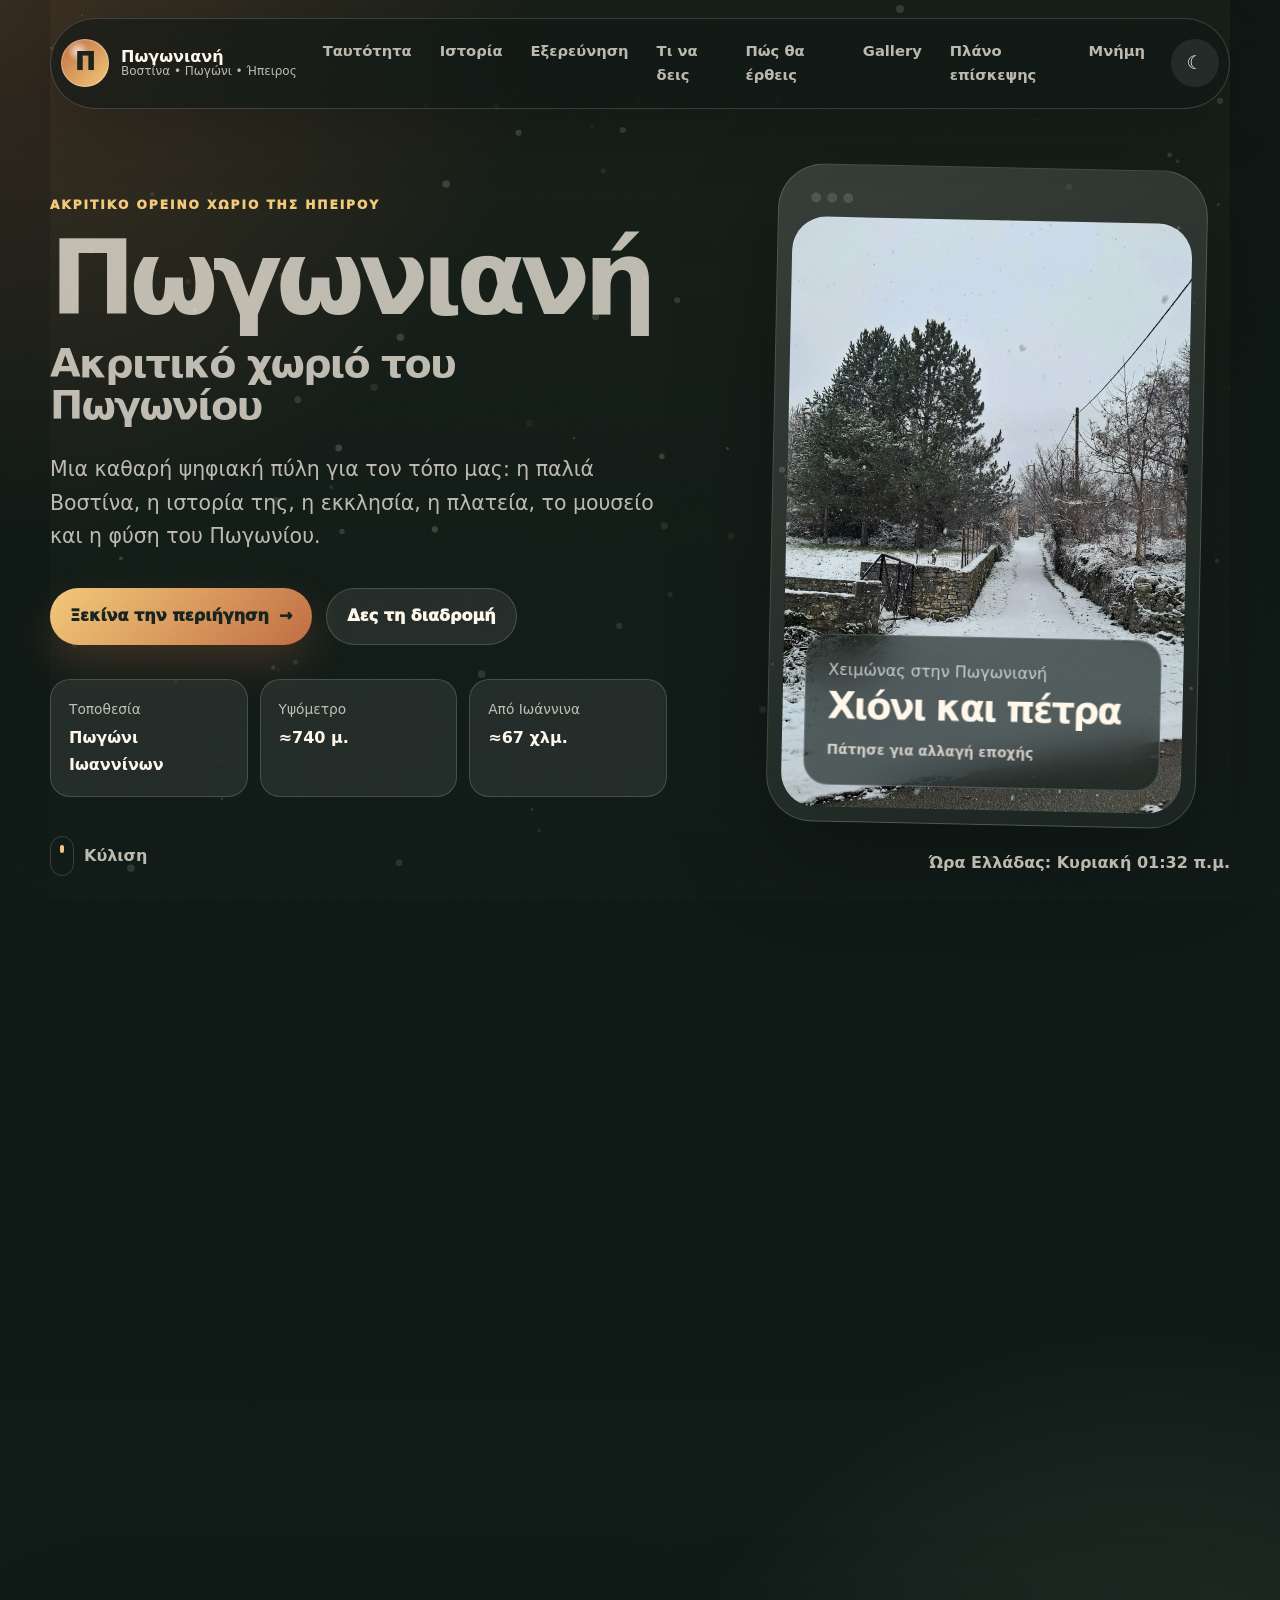
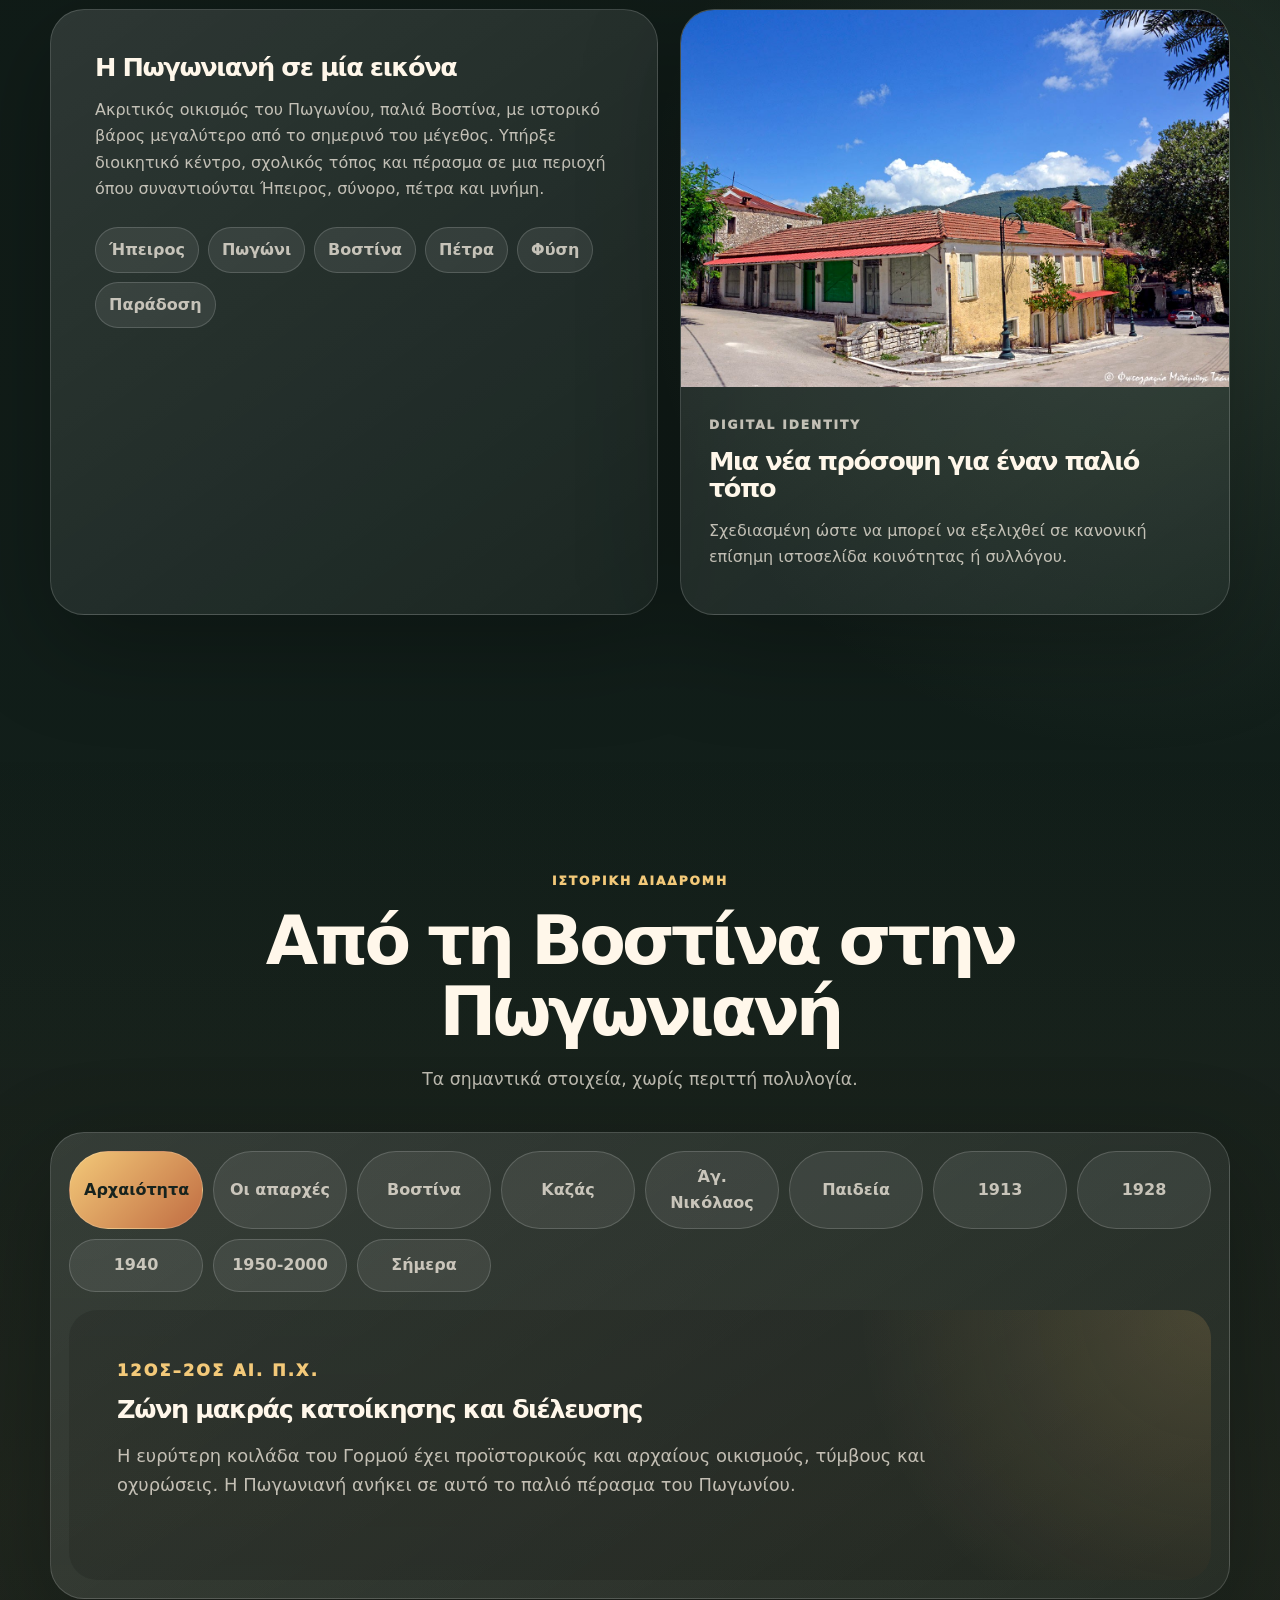
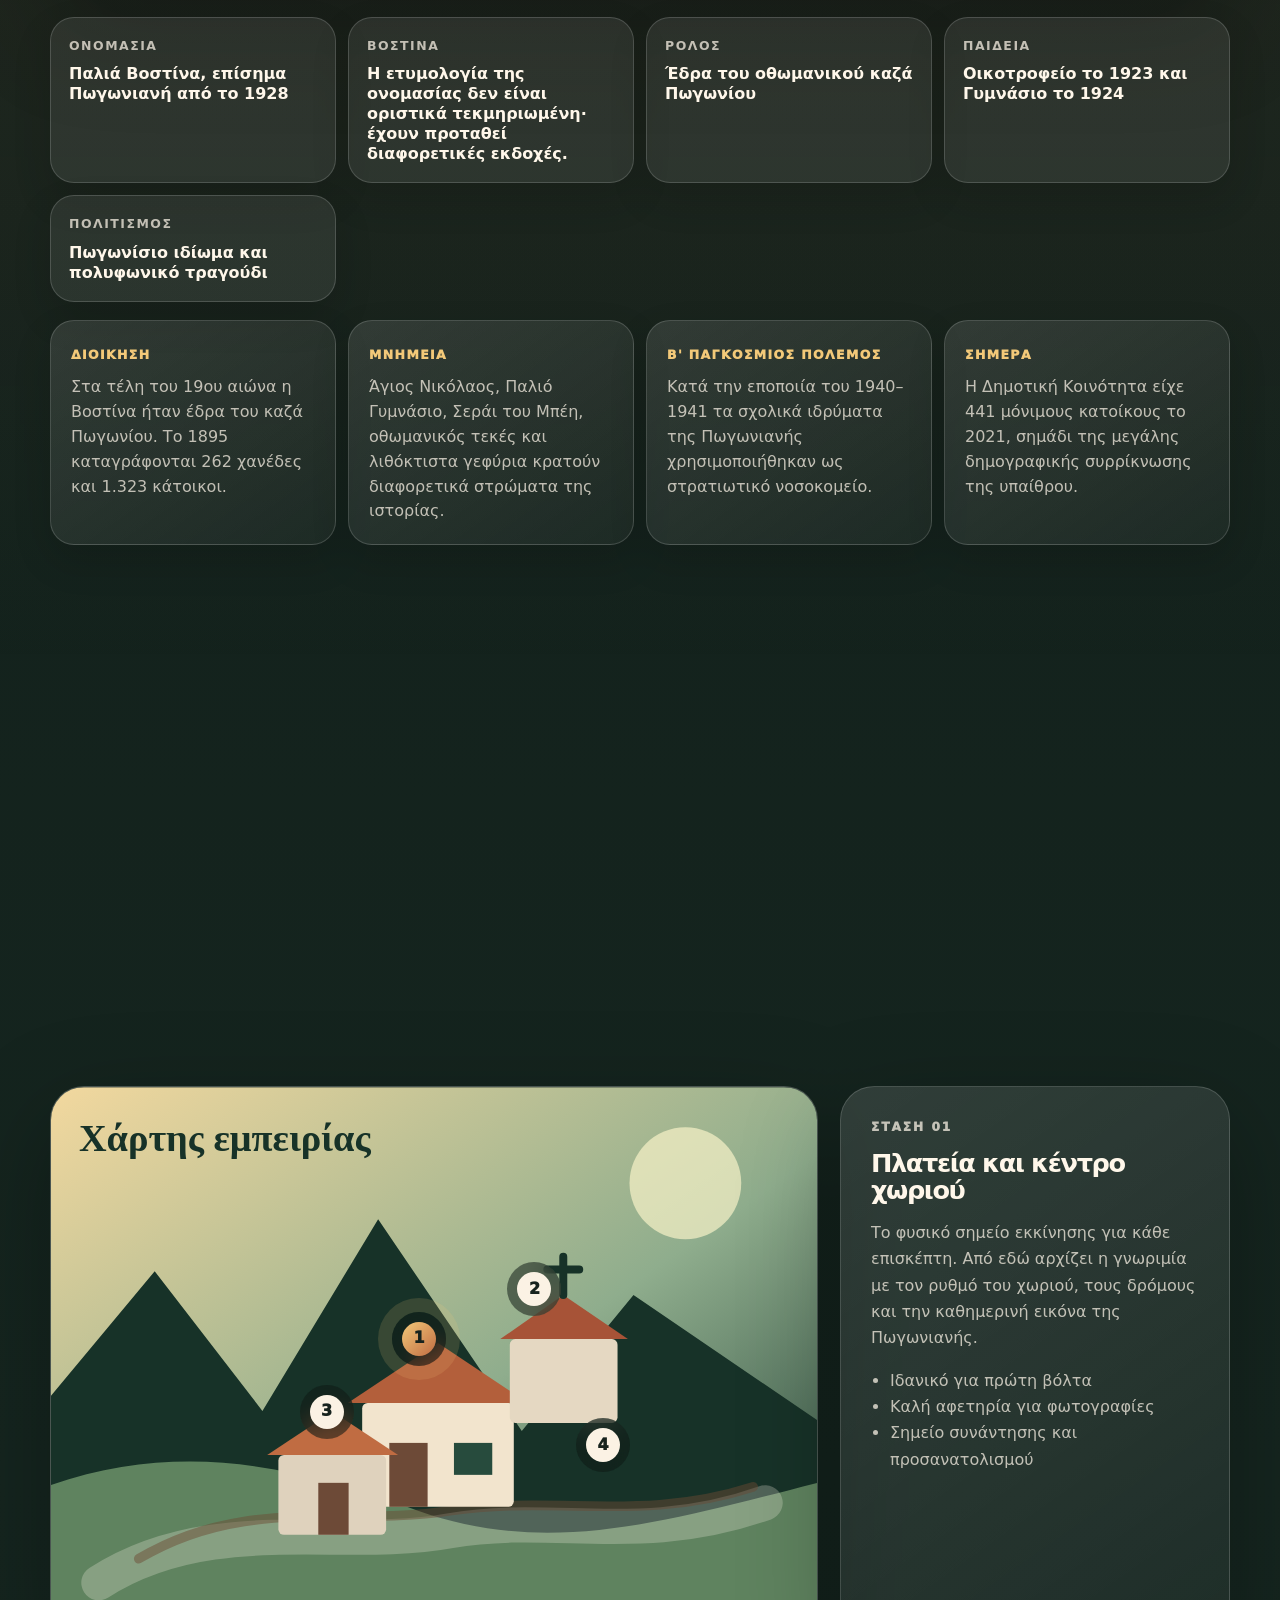
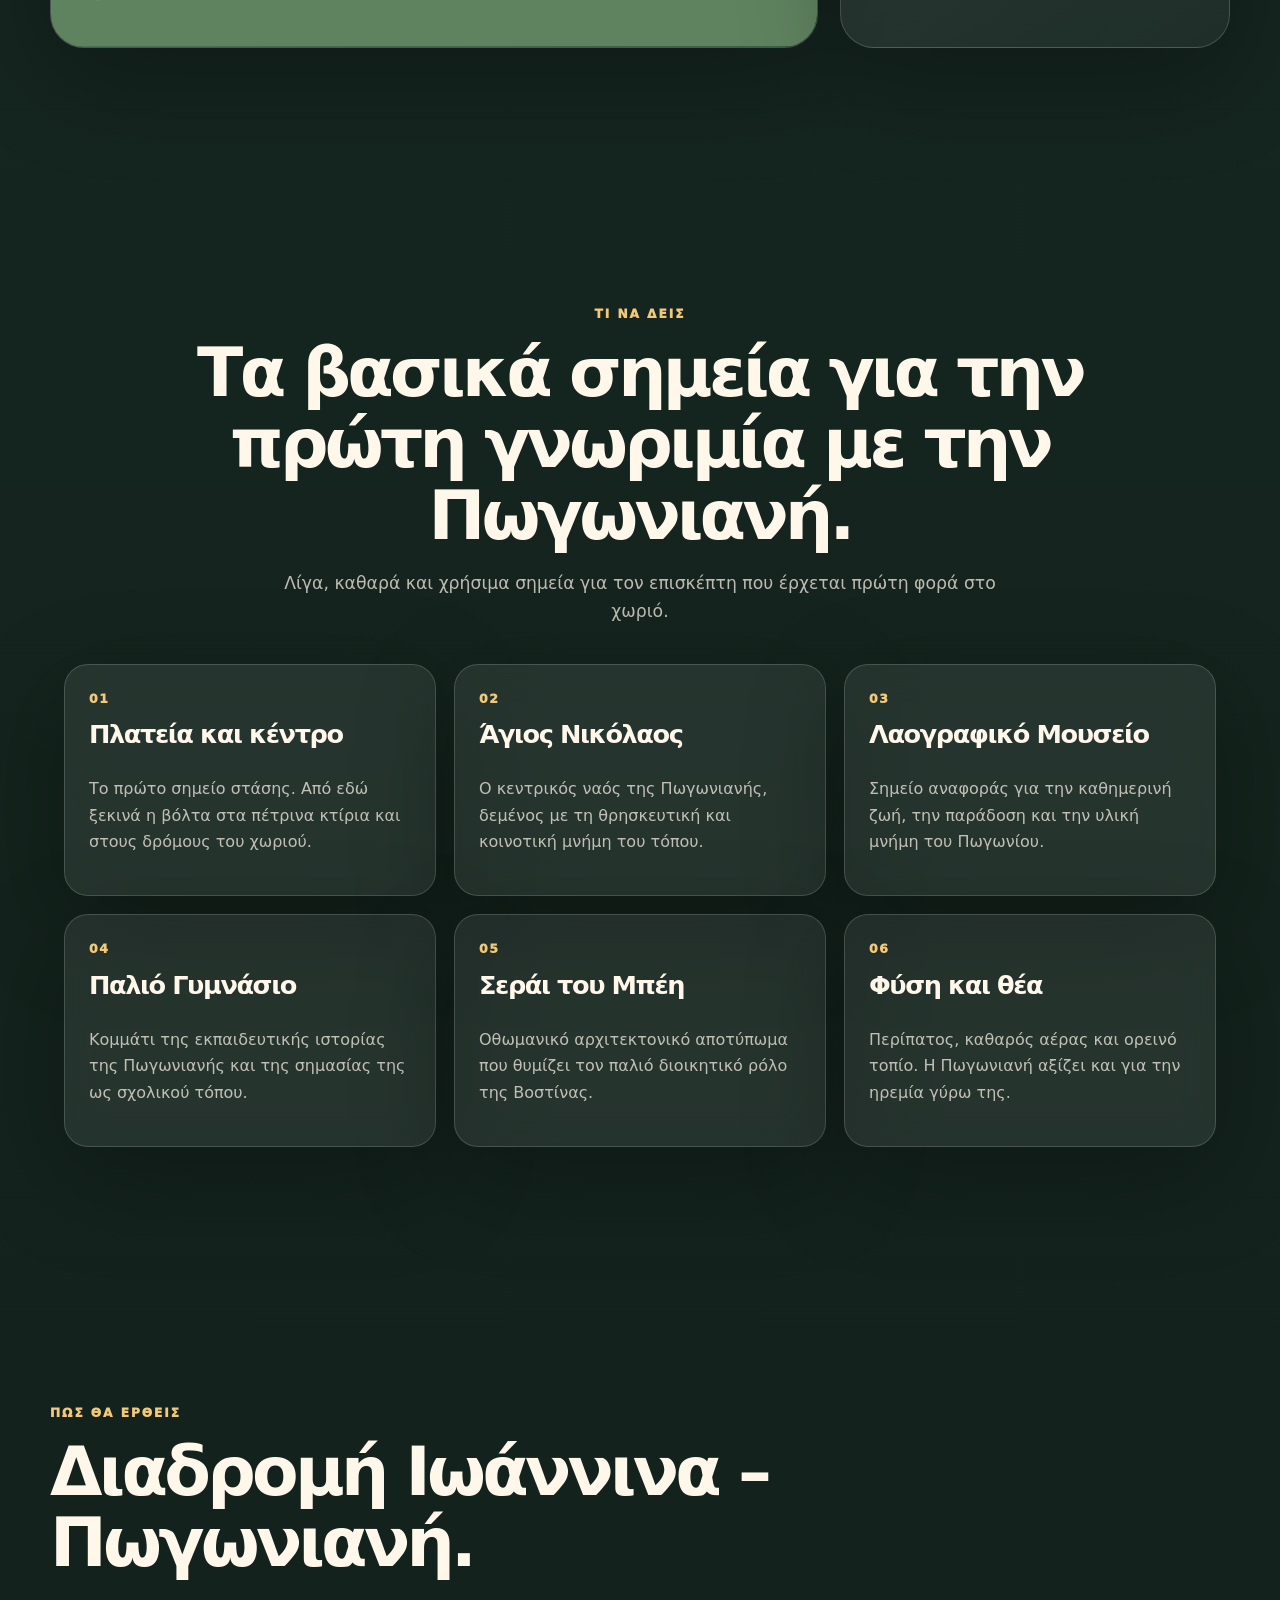
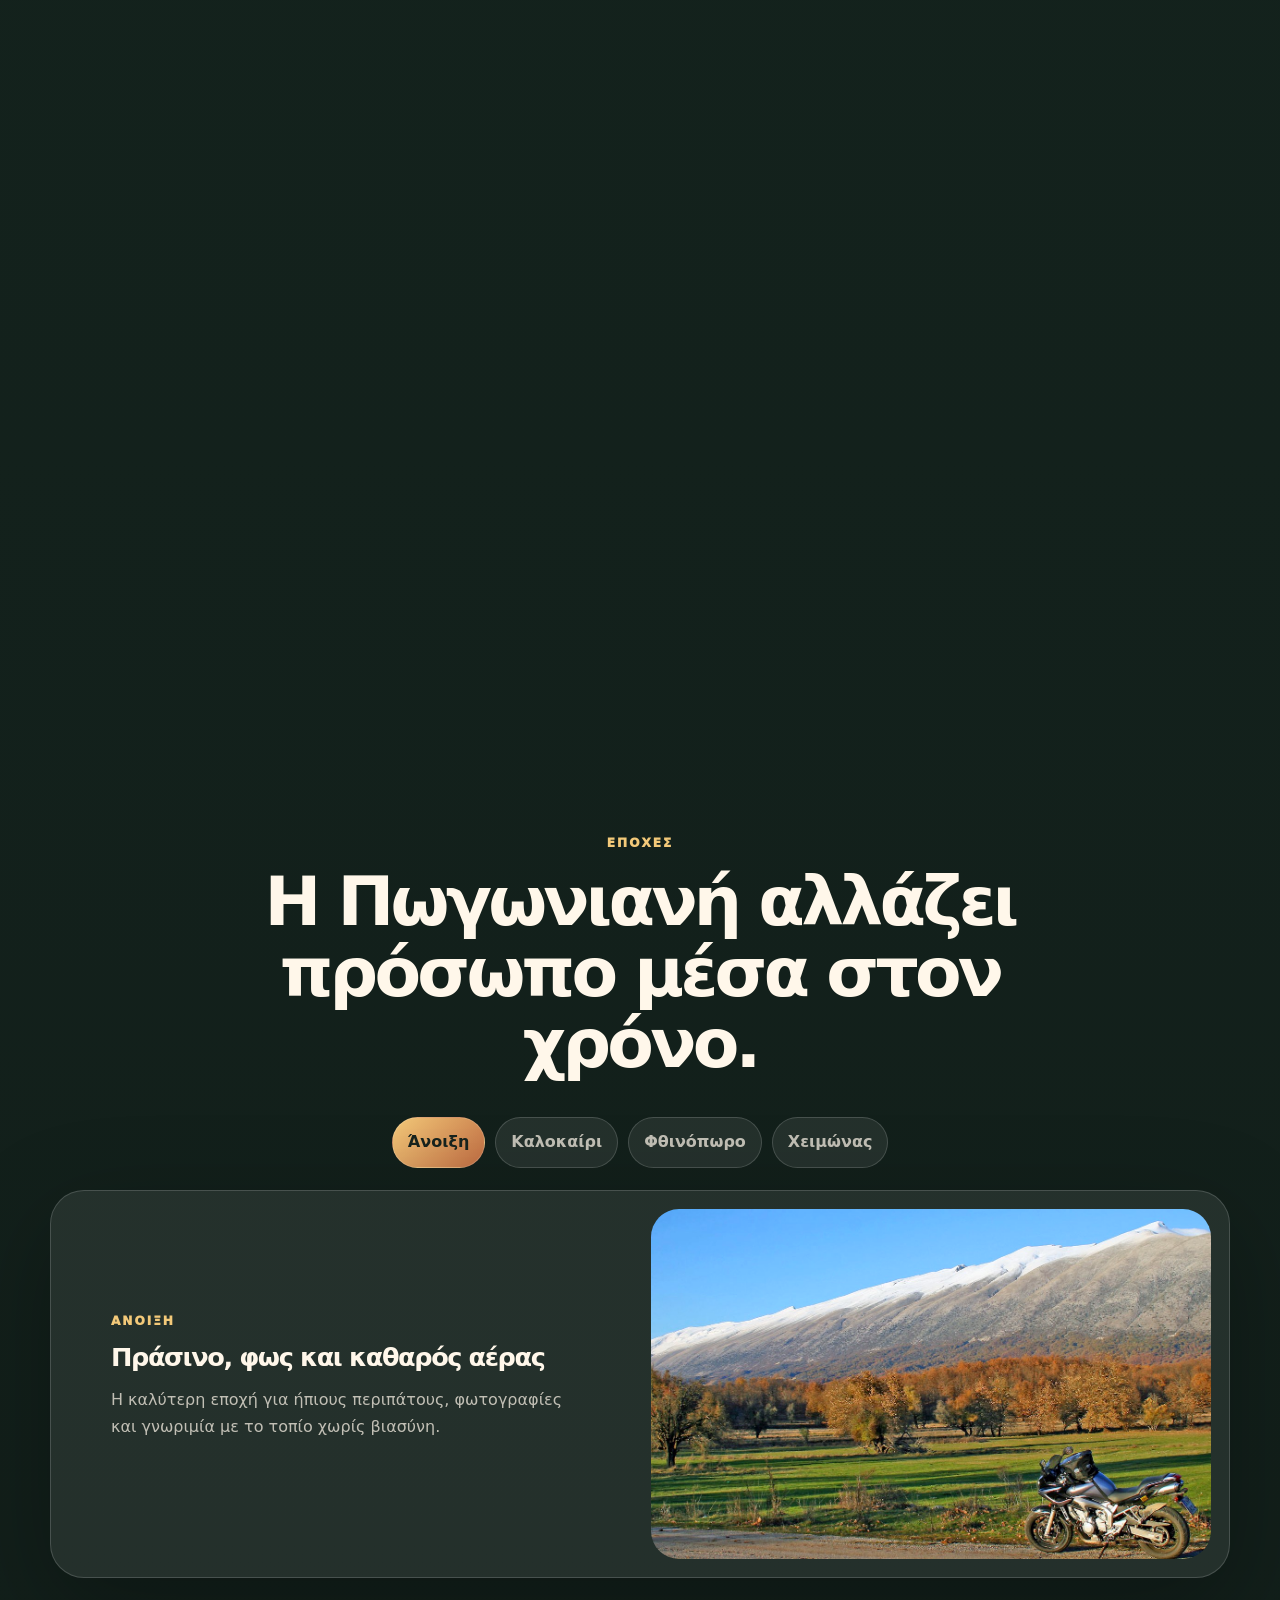
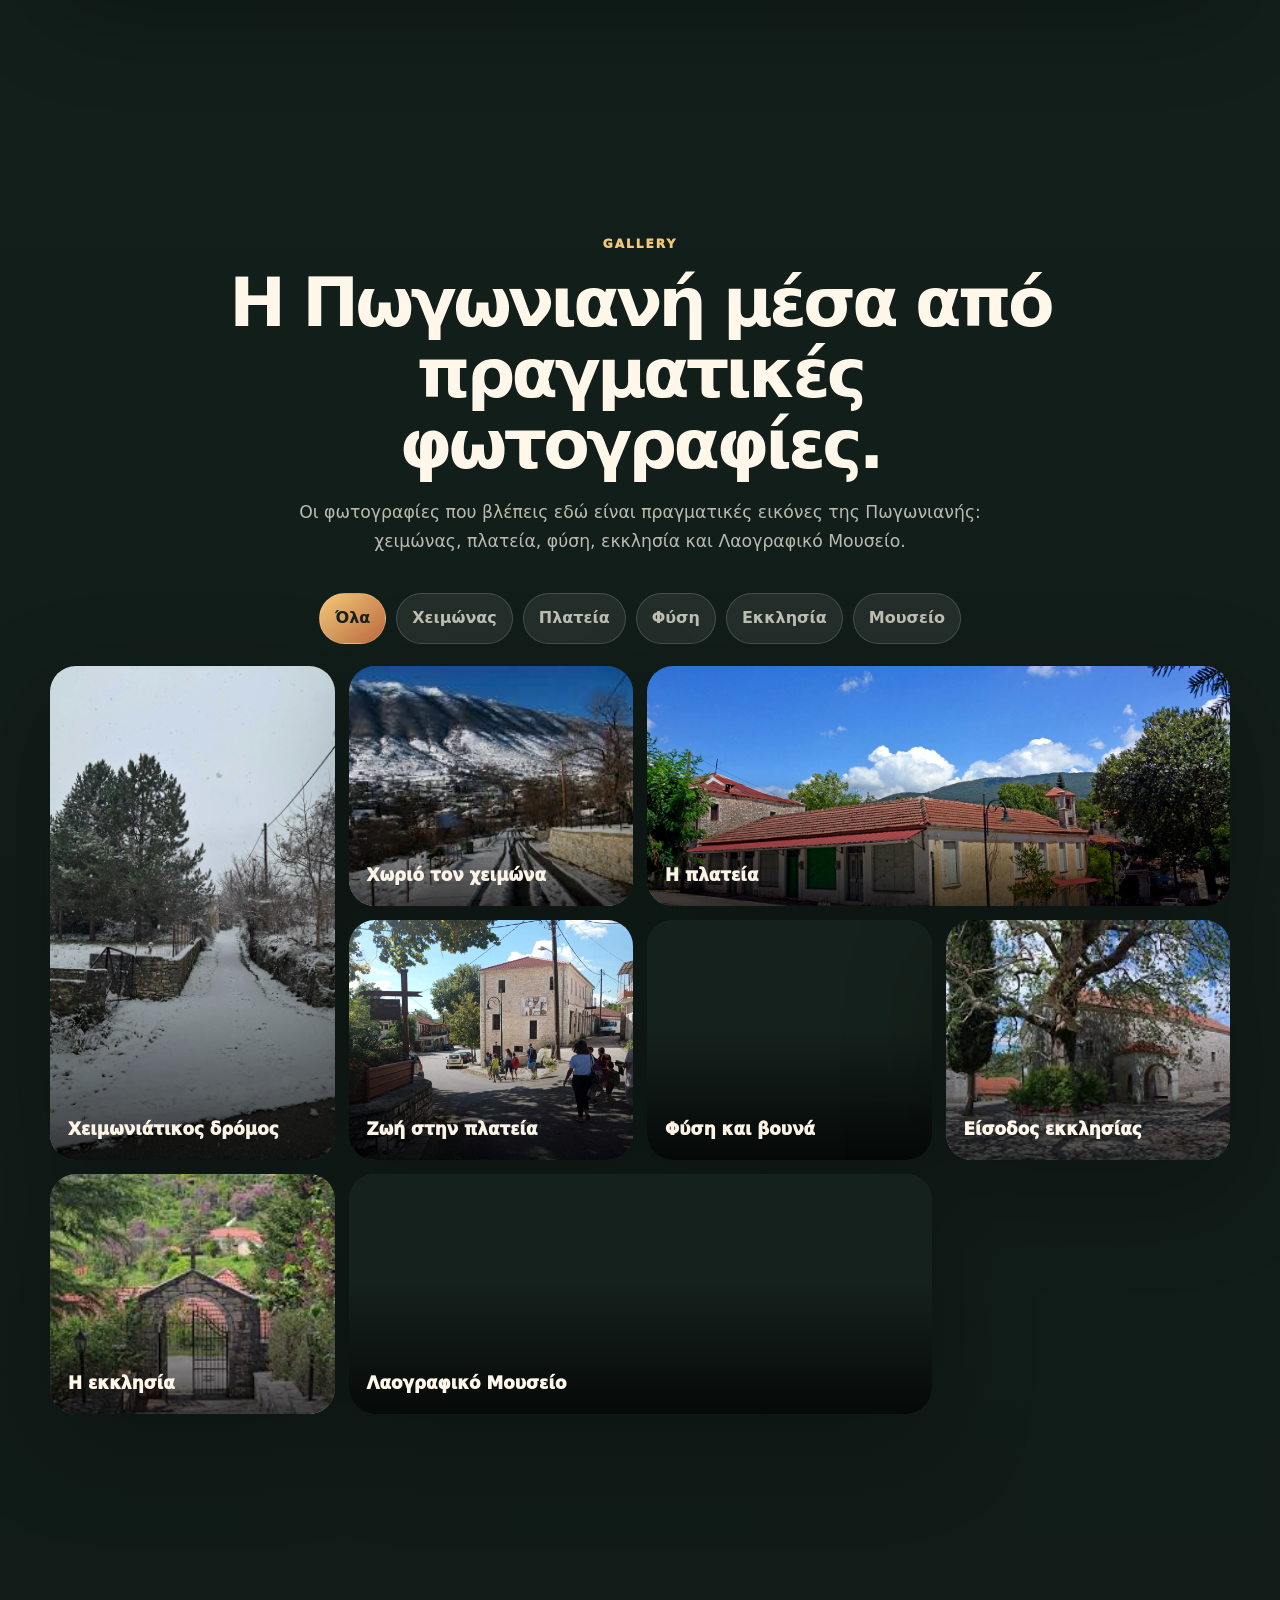
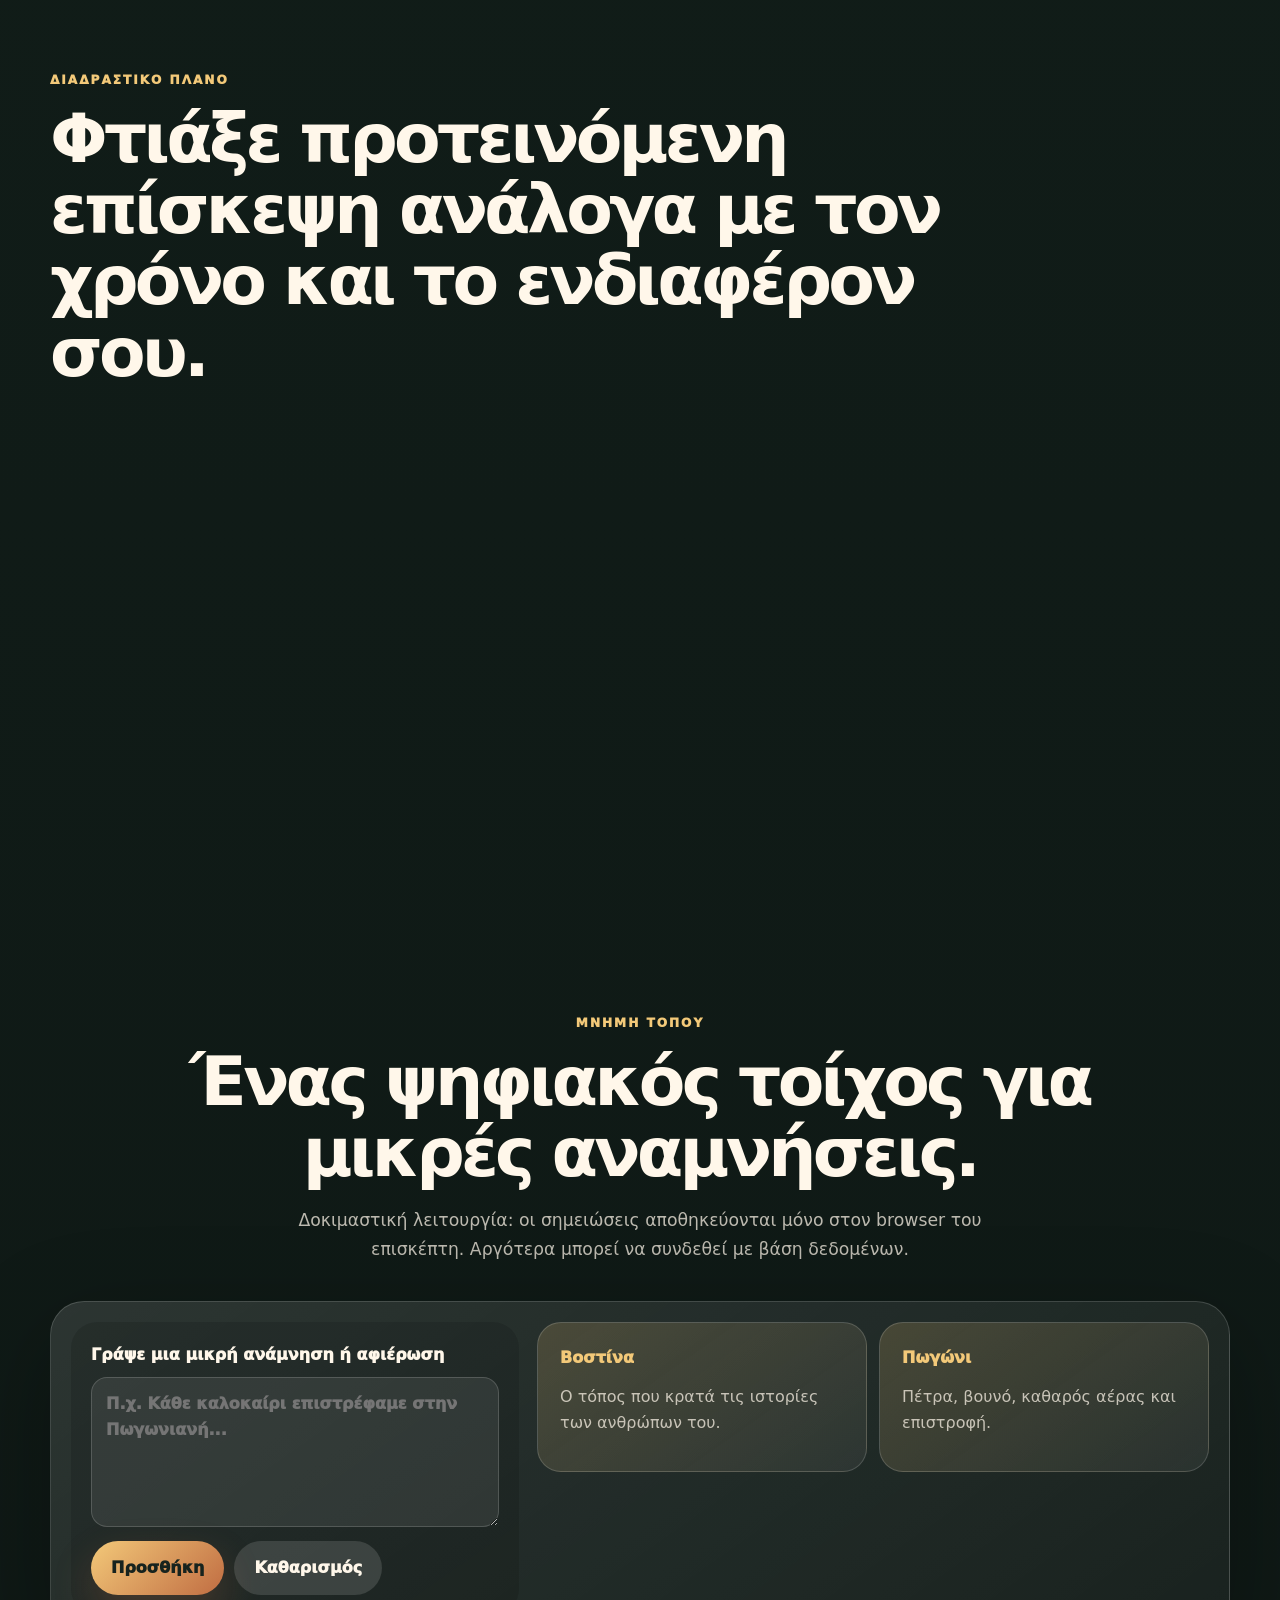
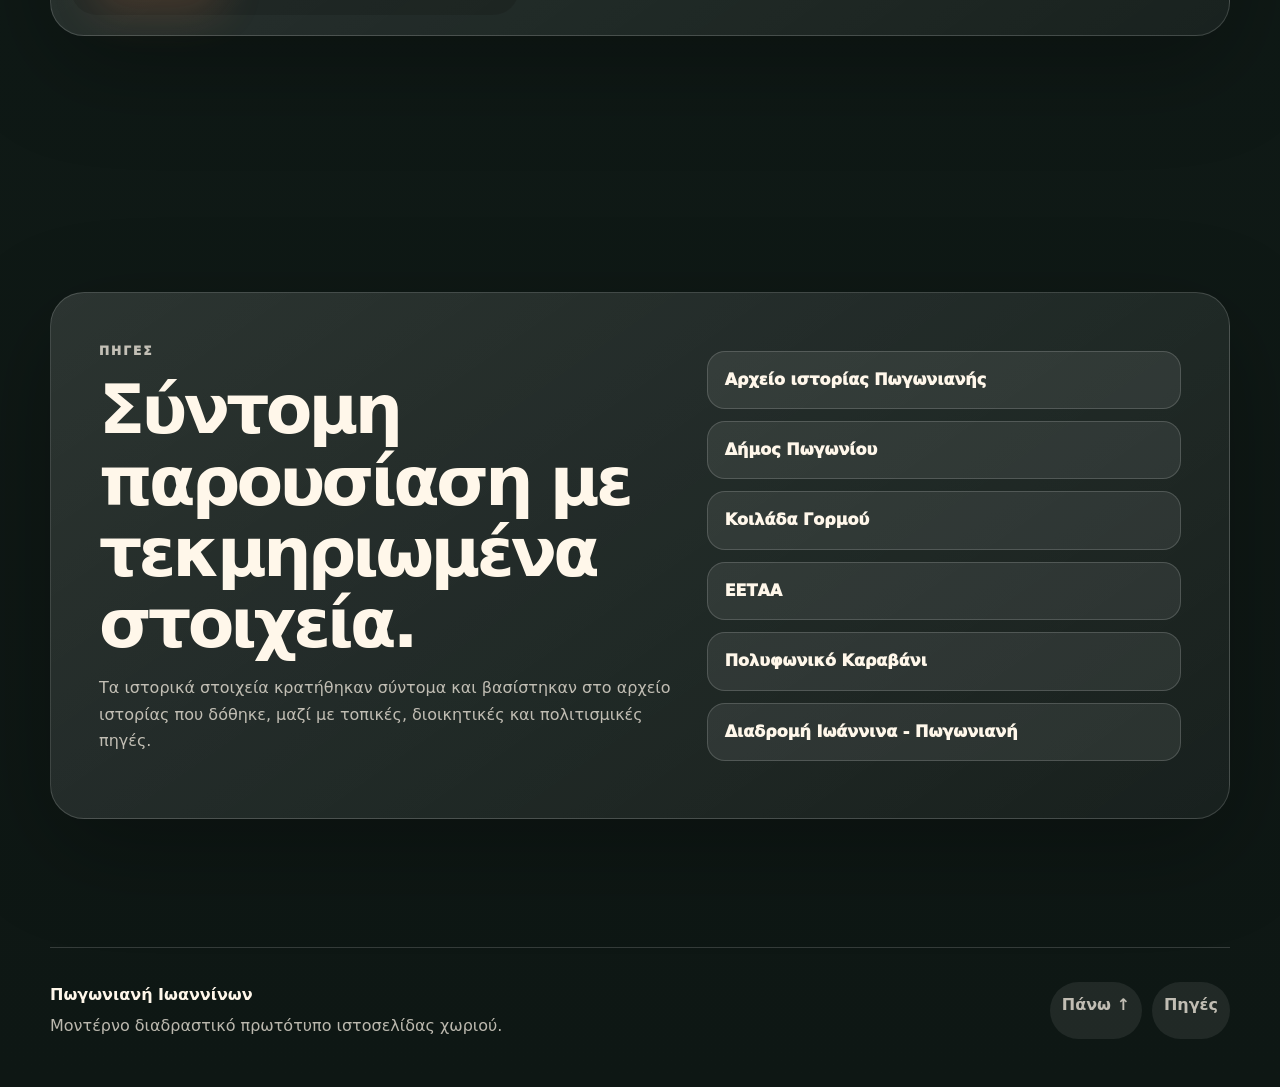
==== commit 50eb9bff: "Make hero image seasonal and remove hotspots" ====
--- a/index.html
+++ b/index.html
@@ -16,6 +16,7 @@
   <script>document.documentElement.classList.add("js");</script>
   <link rel="stylesheet" href="css/styles.css" />
   <link rel="stylesheet" href="css/visitor.css" />
+  <link rel="stylesheet" href="css/hero-season.css" />
 </head>
 
 <body>
@@ -101,21 +102,13 @@
           <div class="phone-topbar">
             <span></span><span></span><span></span>
           </div>
-          <div class="interactive-card">
-            <img src="assets/photos/winter-path.jpg" alt="Χιονισμένος δρόμος στην Πωγωνιανή τον χειμώνα" />
+          <div class="interactive-card" id="seasonHeroCard" role="button" tabindex="0" aria-label="Χειμώνας στην Πωγωνιανή. Πάτησε για επόμενη εποχή.">
+            <img id="seasonHeroImage" src="assets/photos/winter-path.jpg" alt="Χιονισμένος δρόμος στην Πωγωνιανή τον χειμώνα" />
             <div class="card-overlay">
-              <p>Χειμωνιάτικη Πωγωνιανή</p>
-              <h2>Πραγματικές εικόνες</h2>
+              <p id="seasonHeroKicker">Χειμώνας στην Πωγωνιανή</p>
+              <h2 id="seasonHeroTitle">Χιόνι και πέτρα</h2>
+              <span class="season-card-hint">Πάτησε για αλλαγή εποχής</span>
             </div>
-            <button class="hotspot hotspot-1" type="button" data-tip="Πλατεία και κέντρο χωριού">
-              <span></span>
-            </button>
-            <button class="hotspot hotspot-2" type="button" data-tip="Πέτρινη αρχιτεκτονική">
-              <span></span>
-            </button>
-            <button class="hotspot hotspot-3" type="button" data-tip="Βουνό και φυσικό τοπίο">
-              <span></span>
-            </button>
           </div>
         </div>
       </div>
@@ -561,5 +554,6 @@
   </dialog>
 
   <script src="js/app.js"></script>
+  <script src="js/hero-season.js"></script>
 </body>
 </html>
--- a/css/hero-season.css
+++ b/css/hero-season.css
@@ -0,0 +1,29 @@
+.interactive-card {
+  cursor: pointer;
+}
+
+.interactive-card:focus-visible {
+  outline: 3px solid var(--gold);
+  outline-offset: 6px;
+}
+
+.interactive-card img {
+  transition: opacity 0.28s ease, transform 0.28s ease;
+}
+
+.interactive-card.is-changing img {
+  opacity: 0.45;
+  transform: scale(1.015);
+}
+
+.season-card-hint {
+  display: inline-block;
+  margin-top: 12px;
+  color: rgba(255, 247, 234, 0.74);
+  font-size: 0.86rem;
+  font-weight: 850;
+}
+
+html[data-theme="light"] .season-card-hint {
+  color: rgba(23, 35, 30, 0.72);
+}
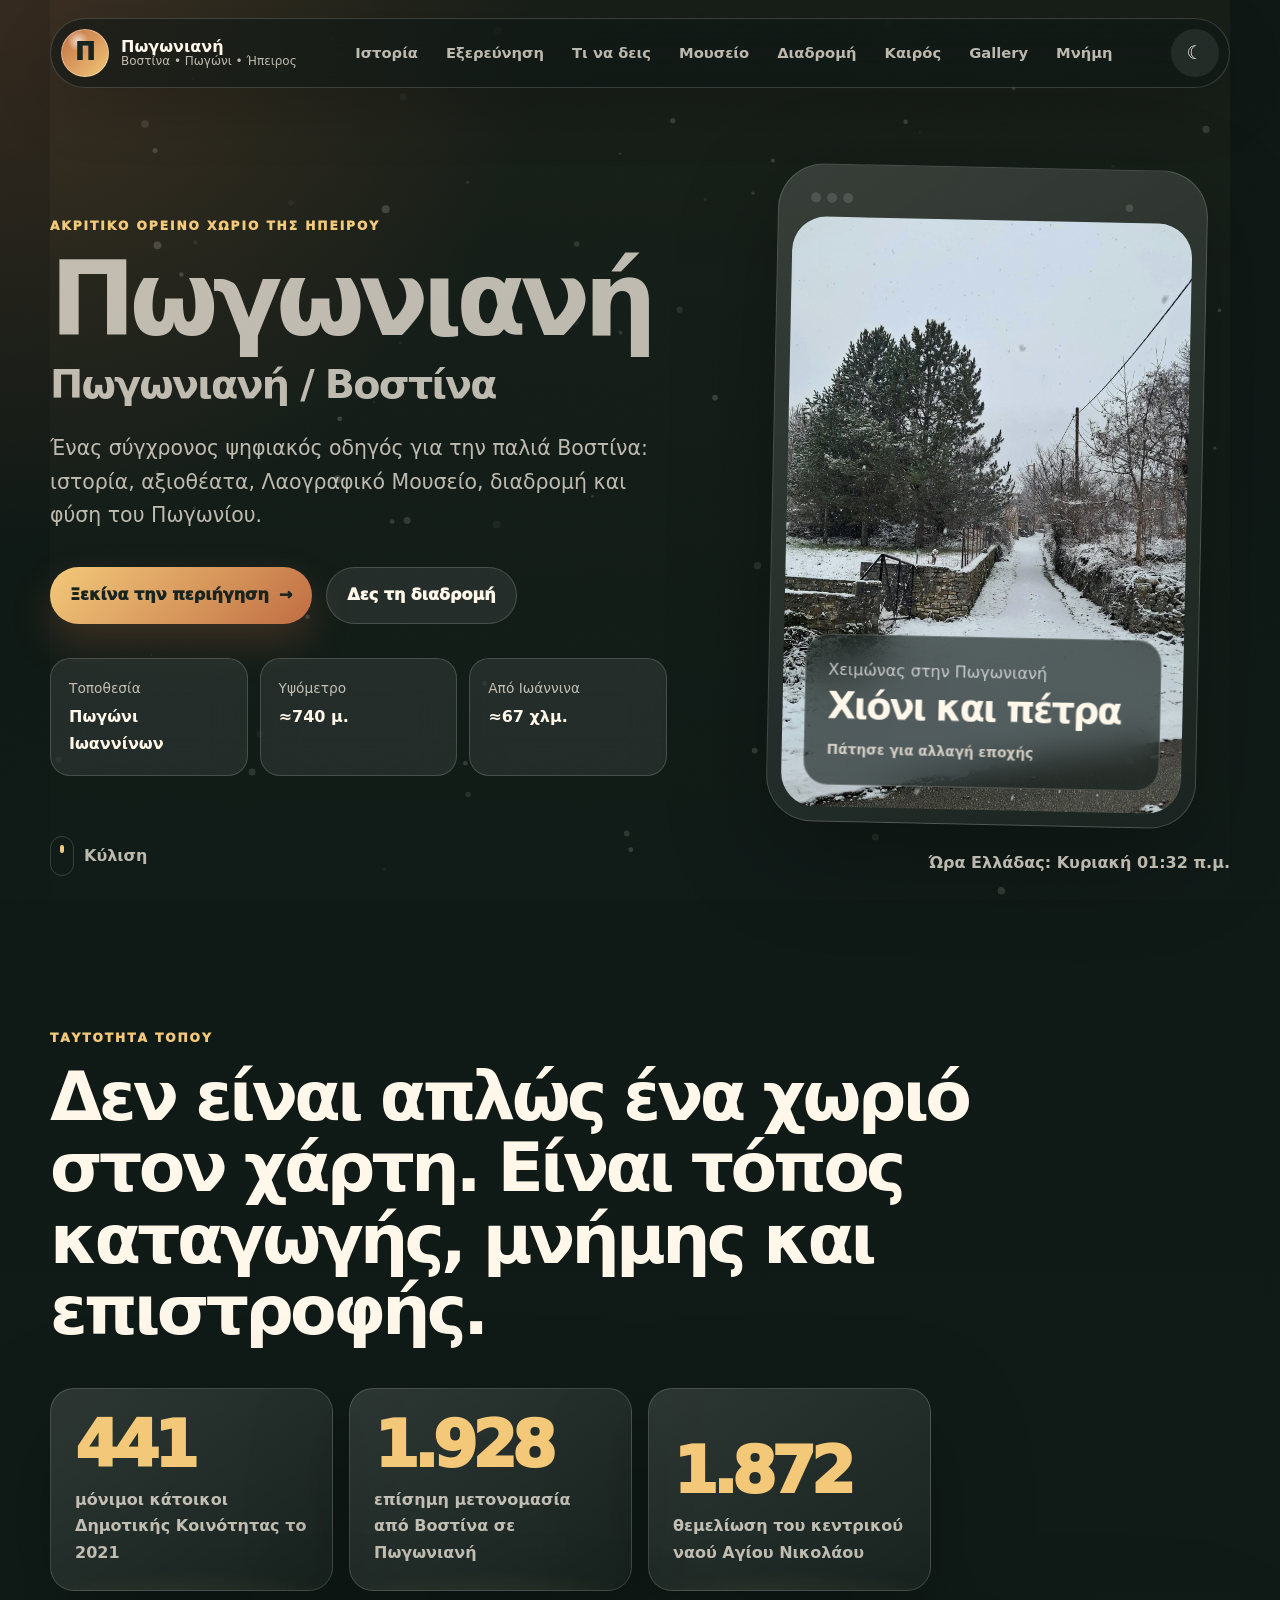
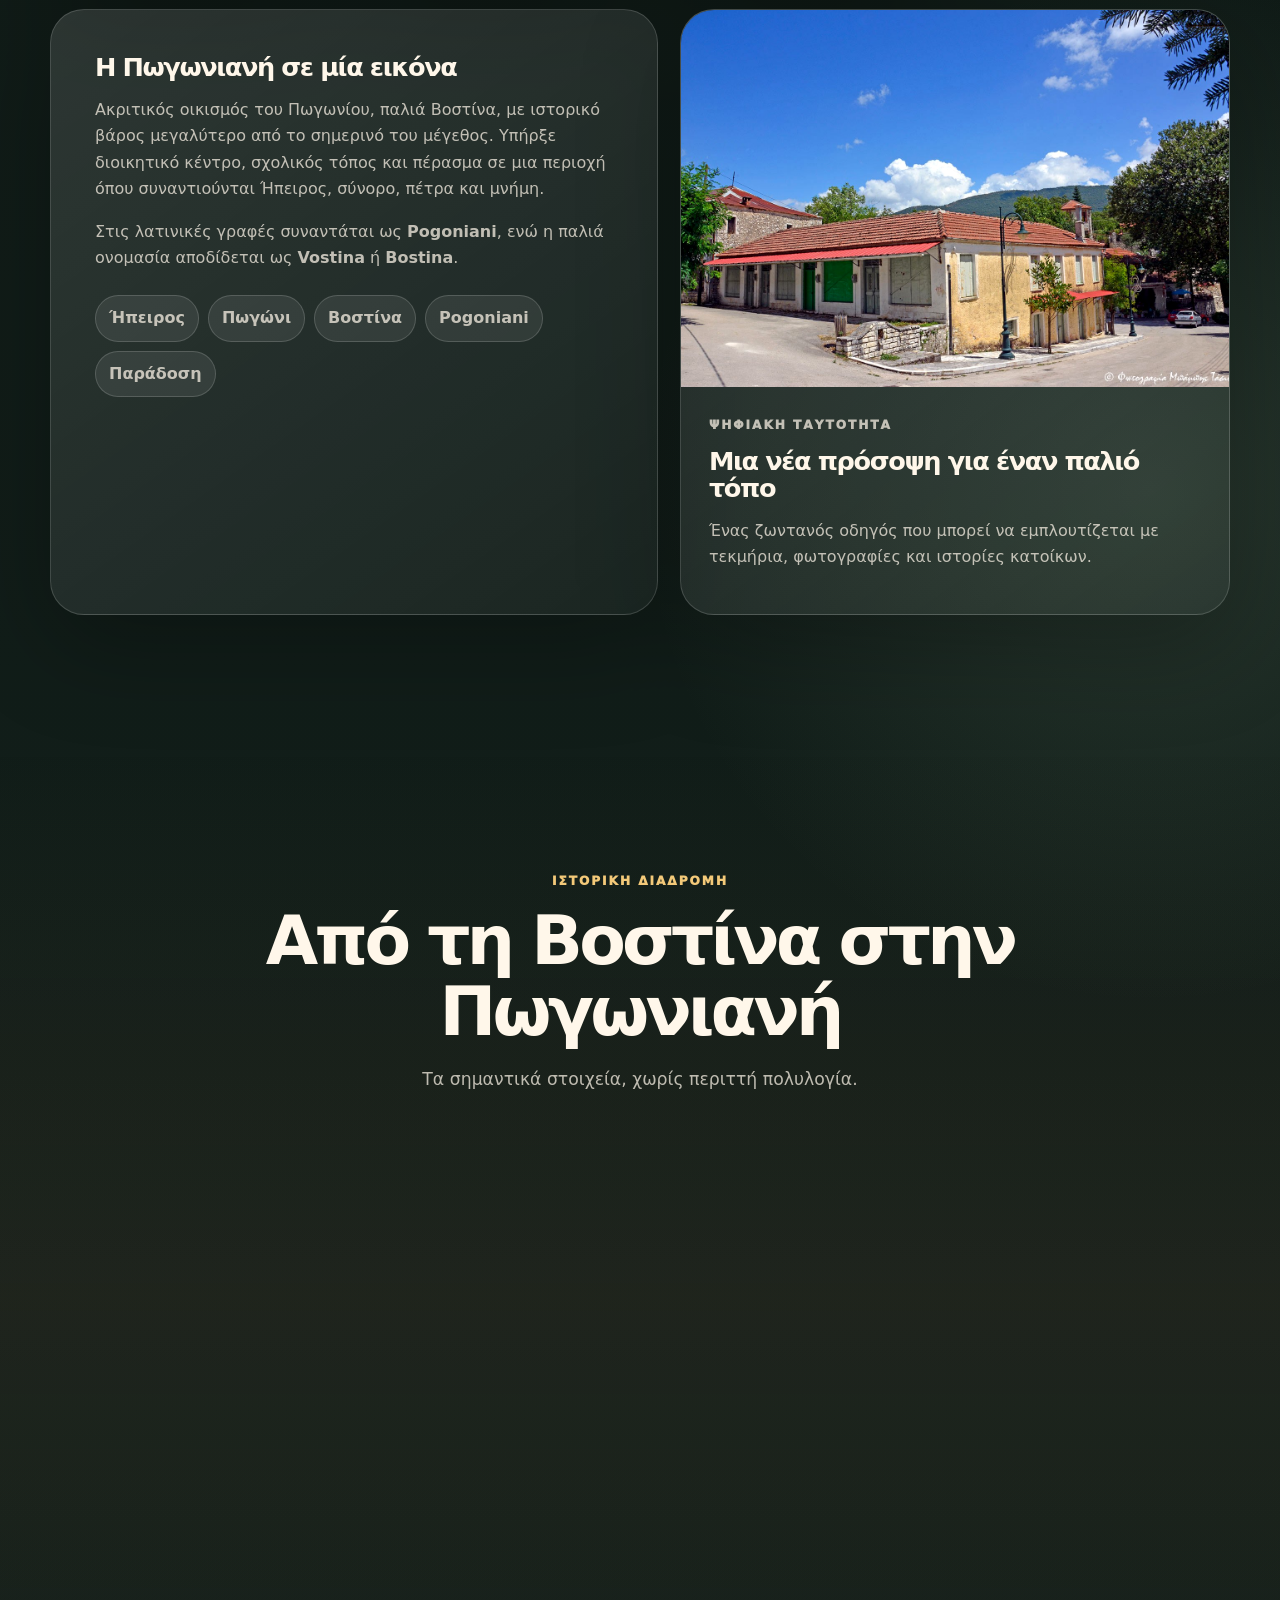
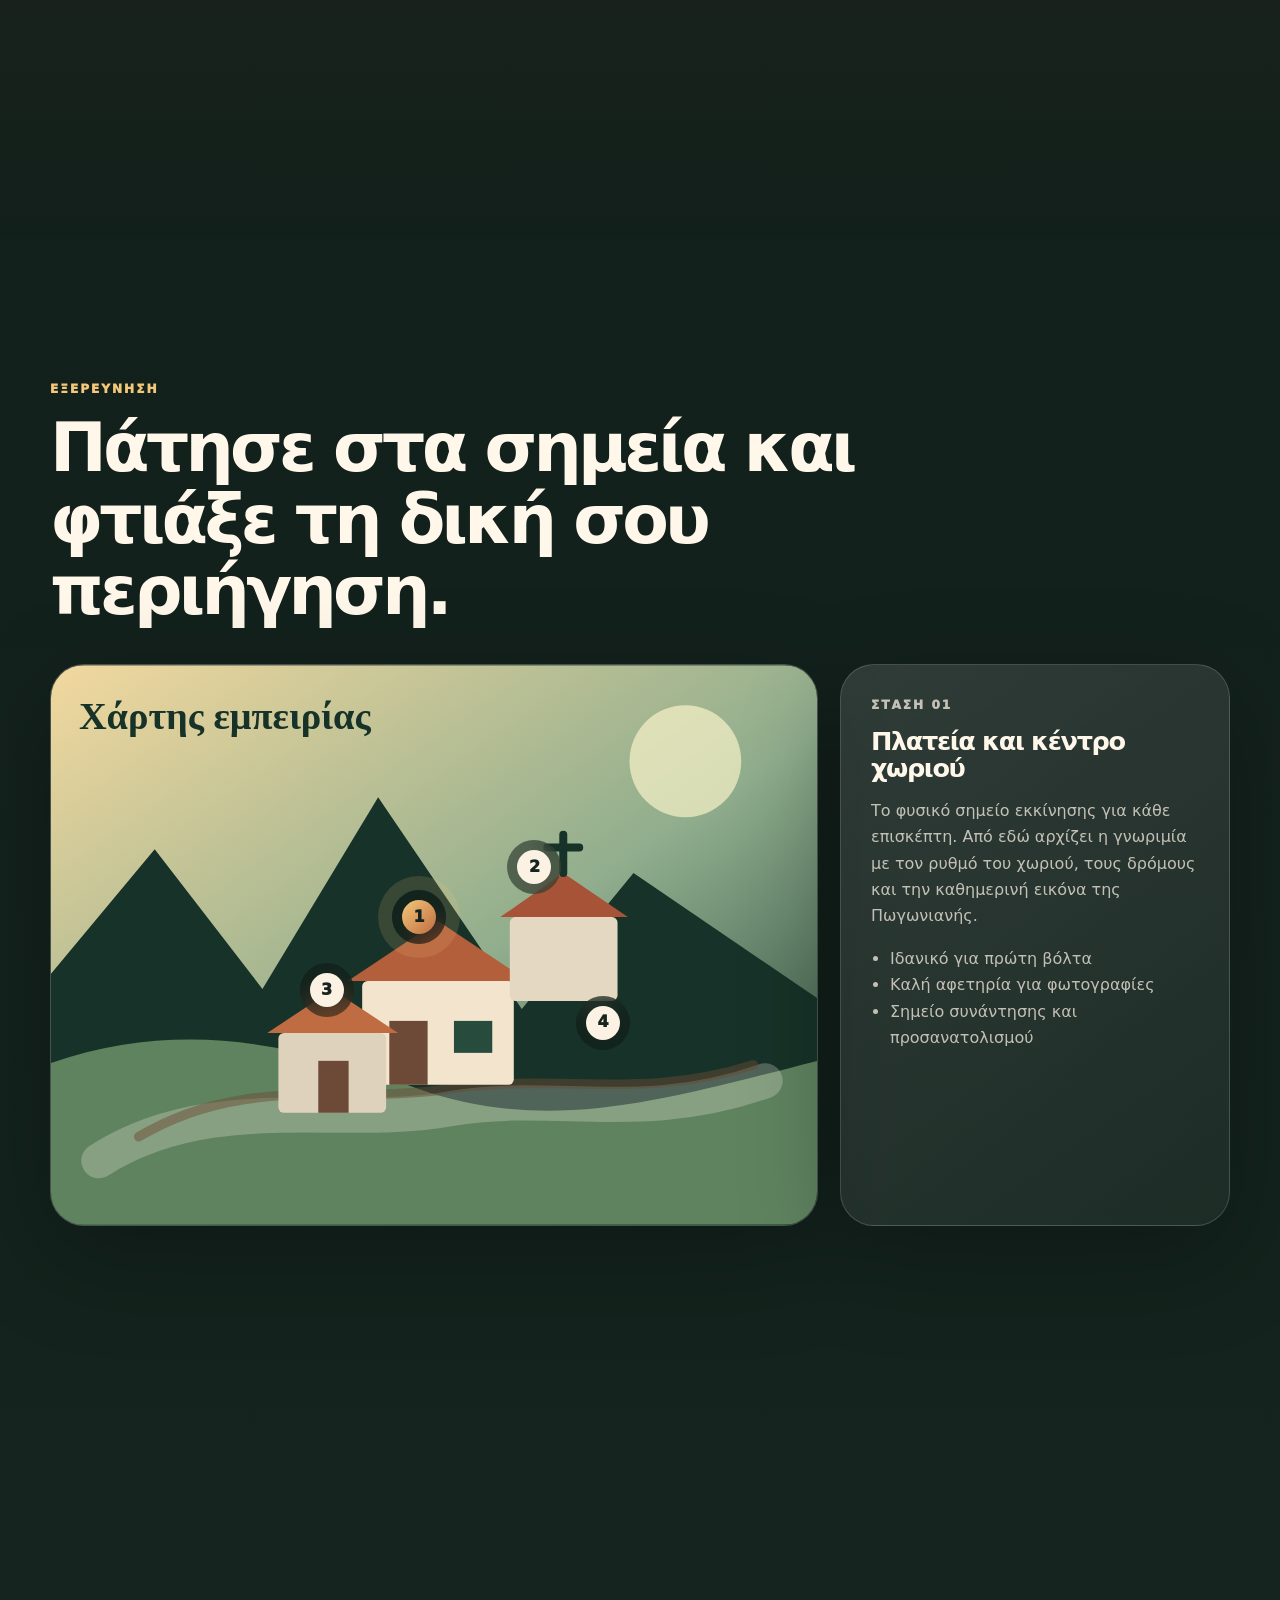
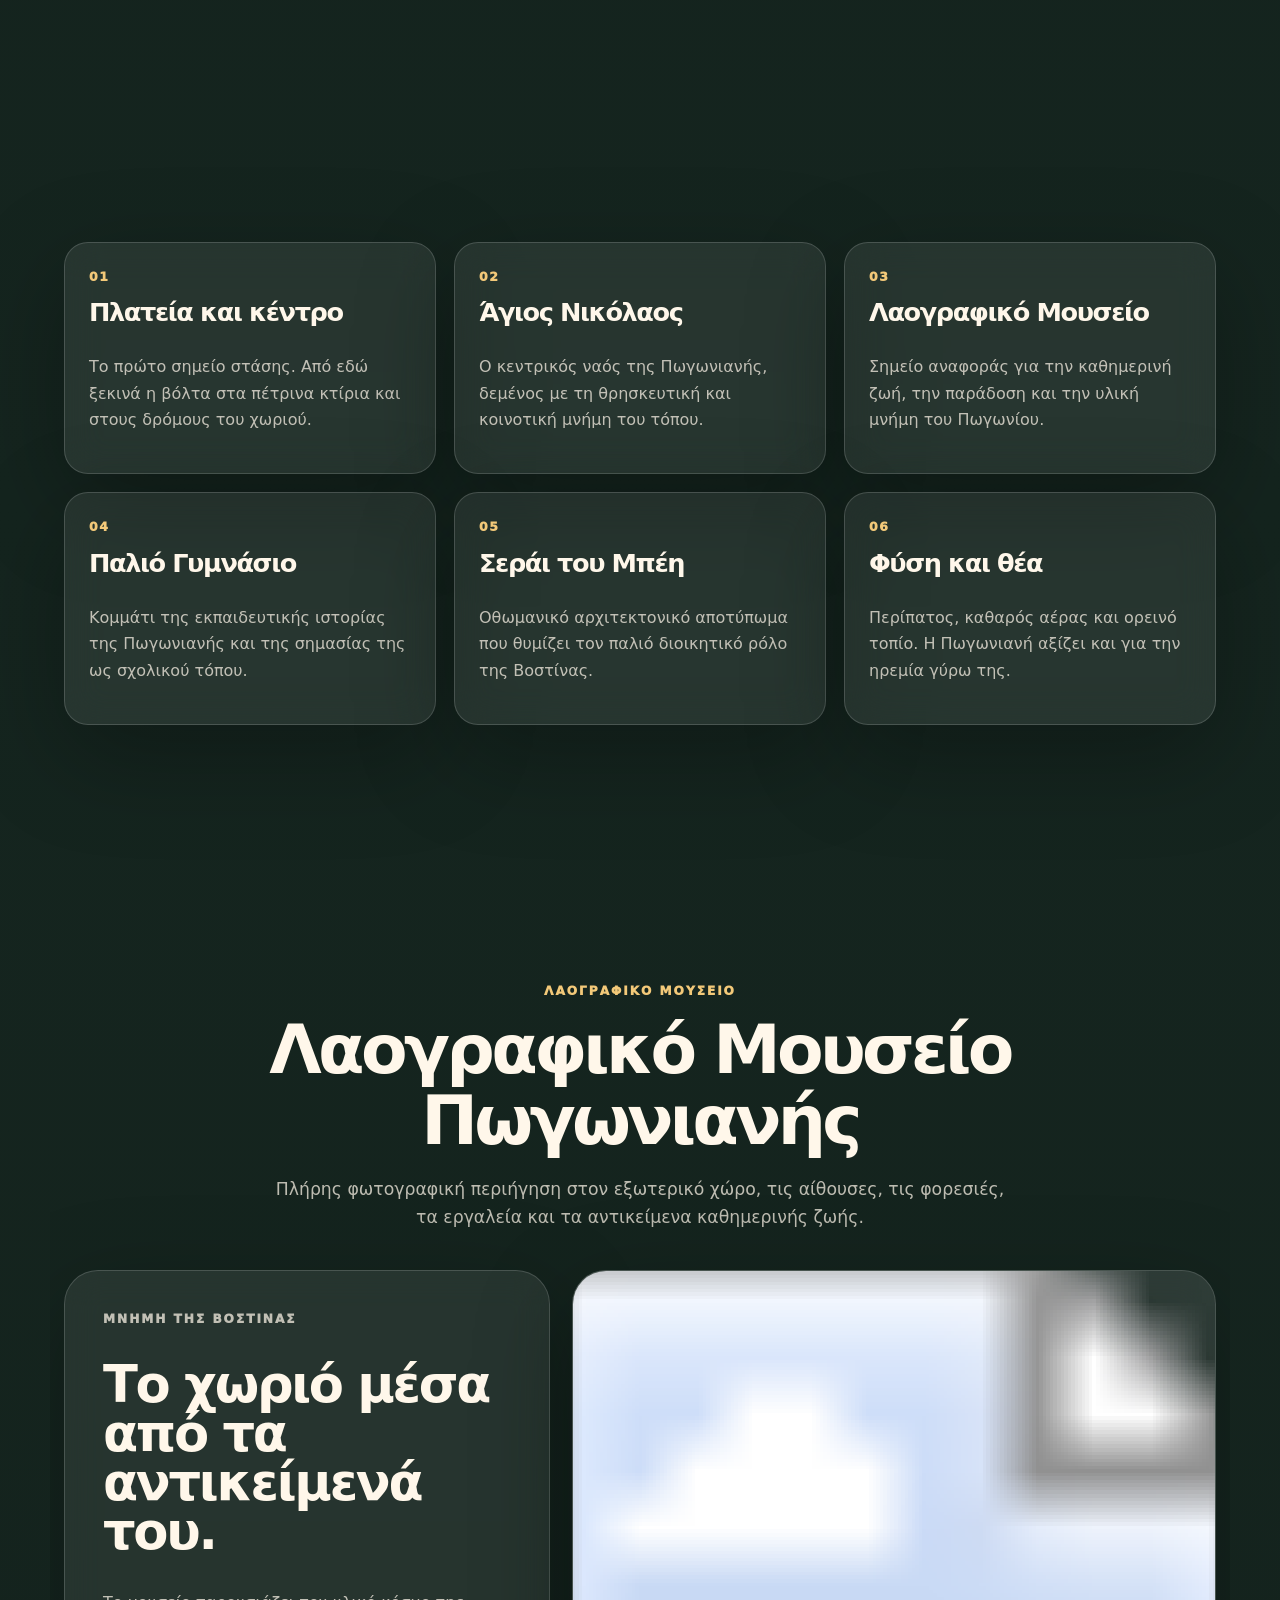
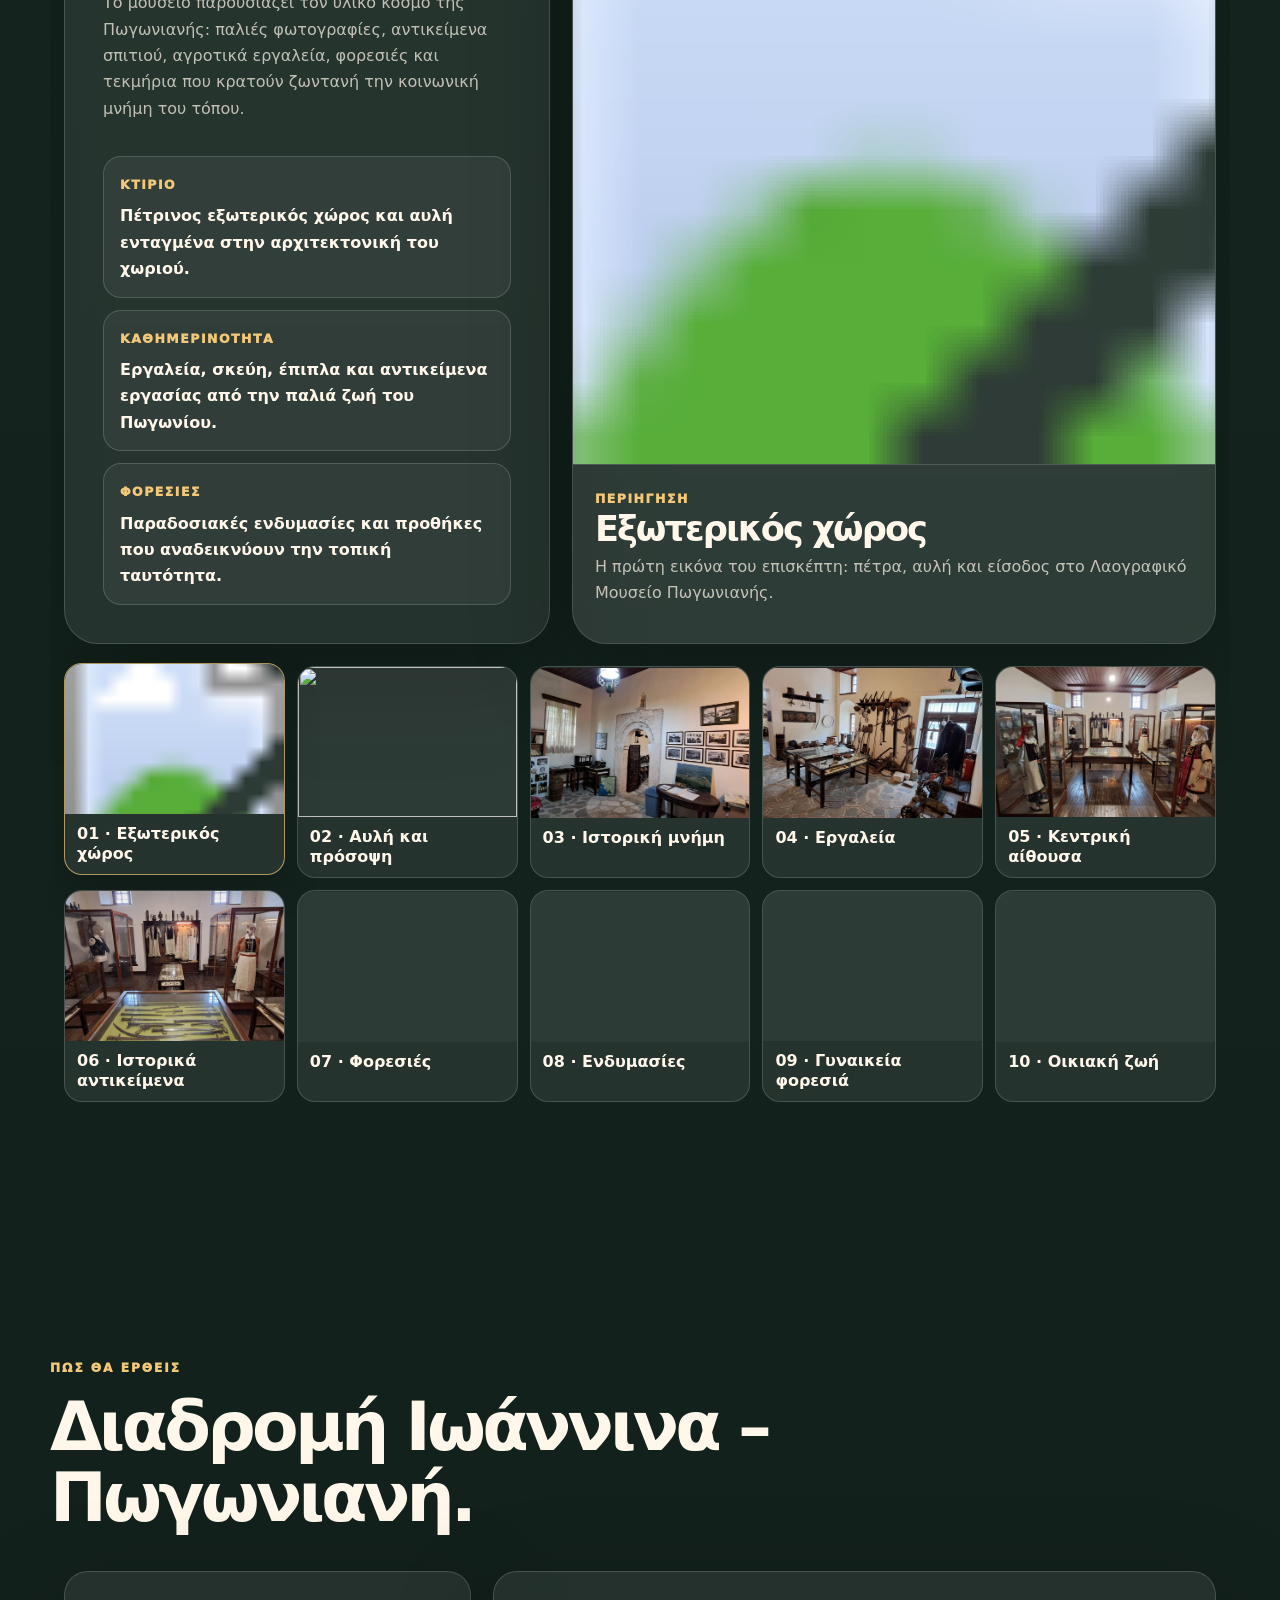
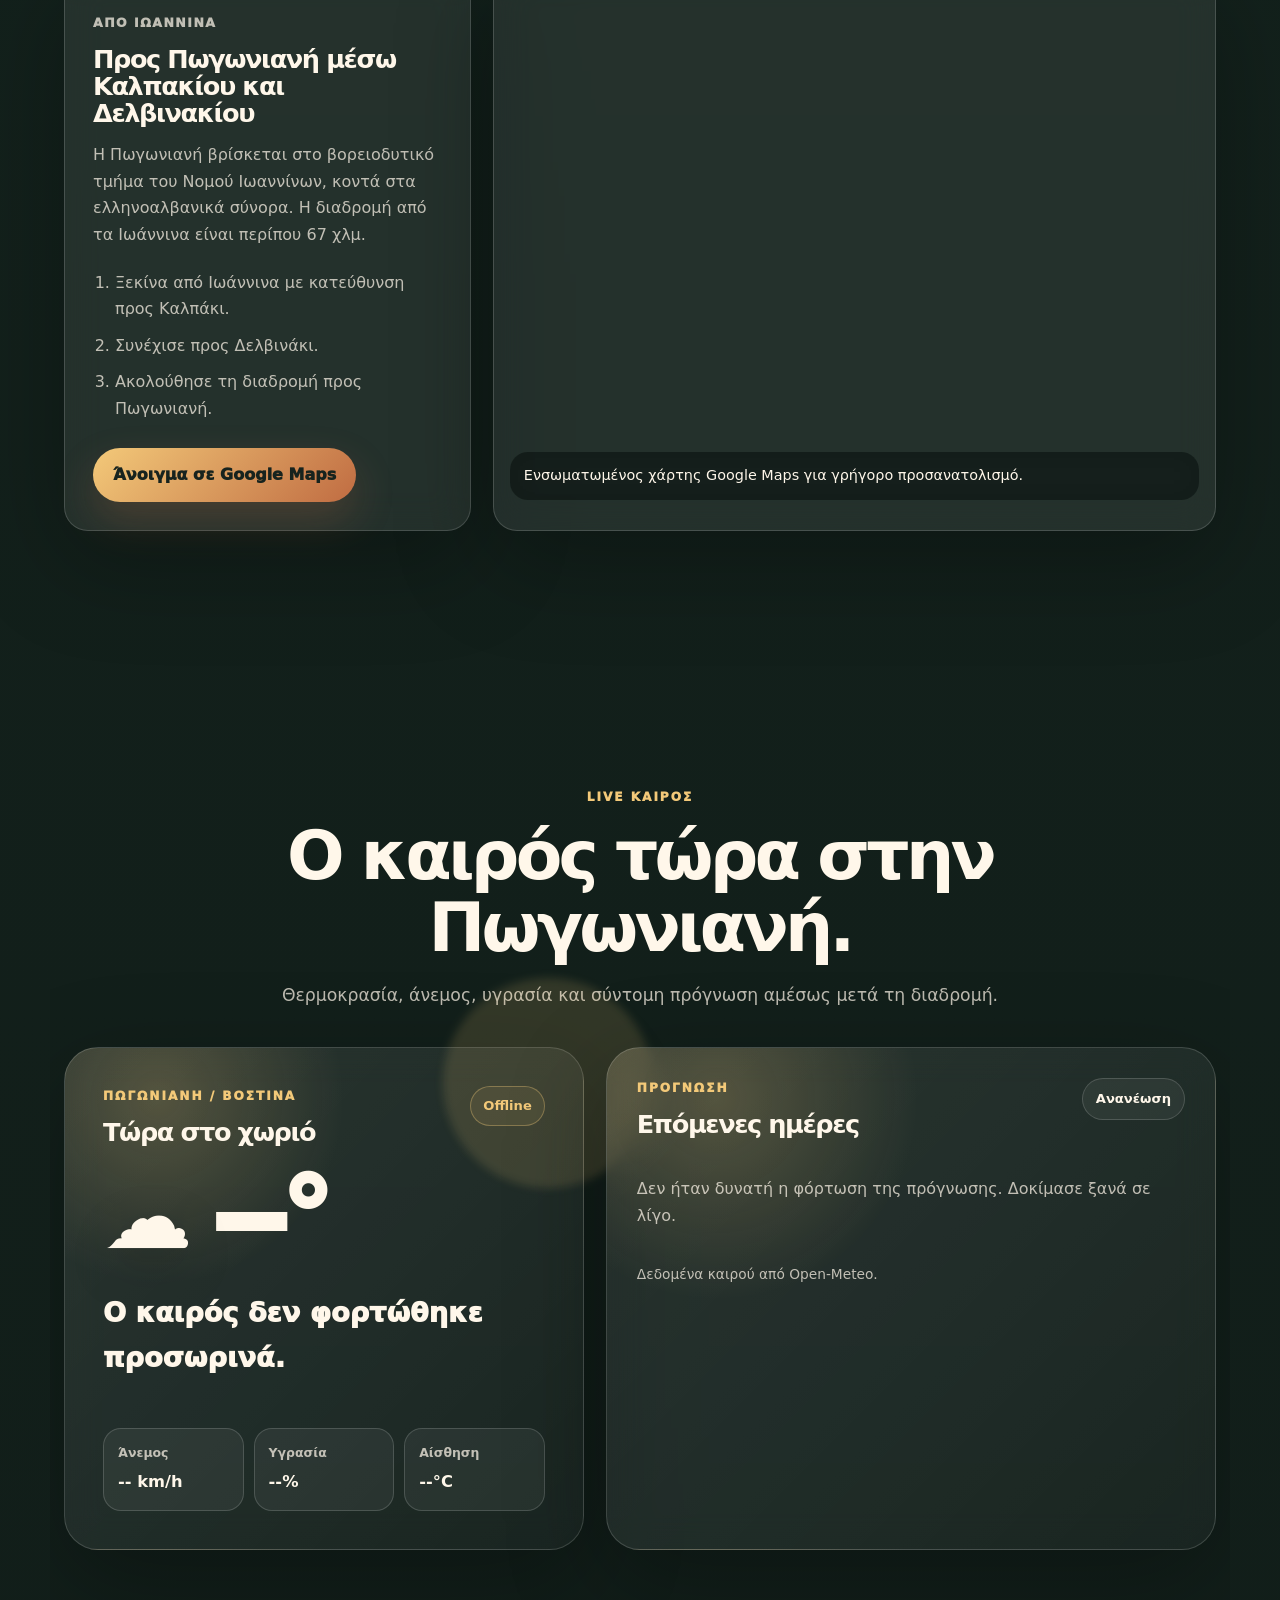
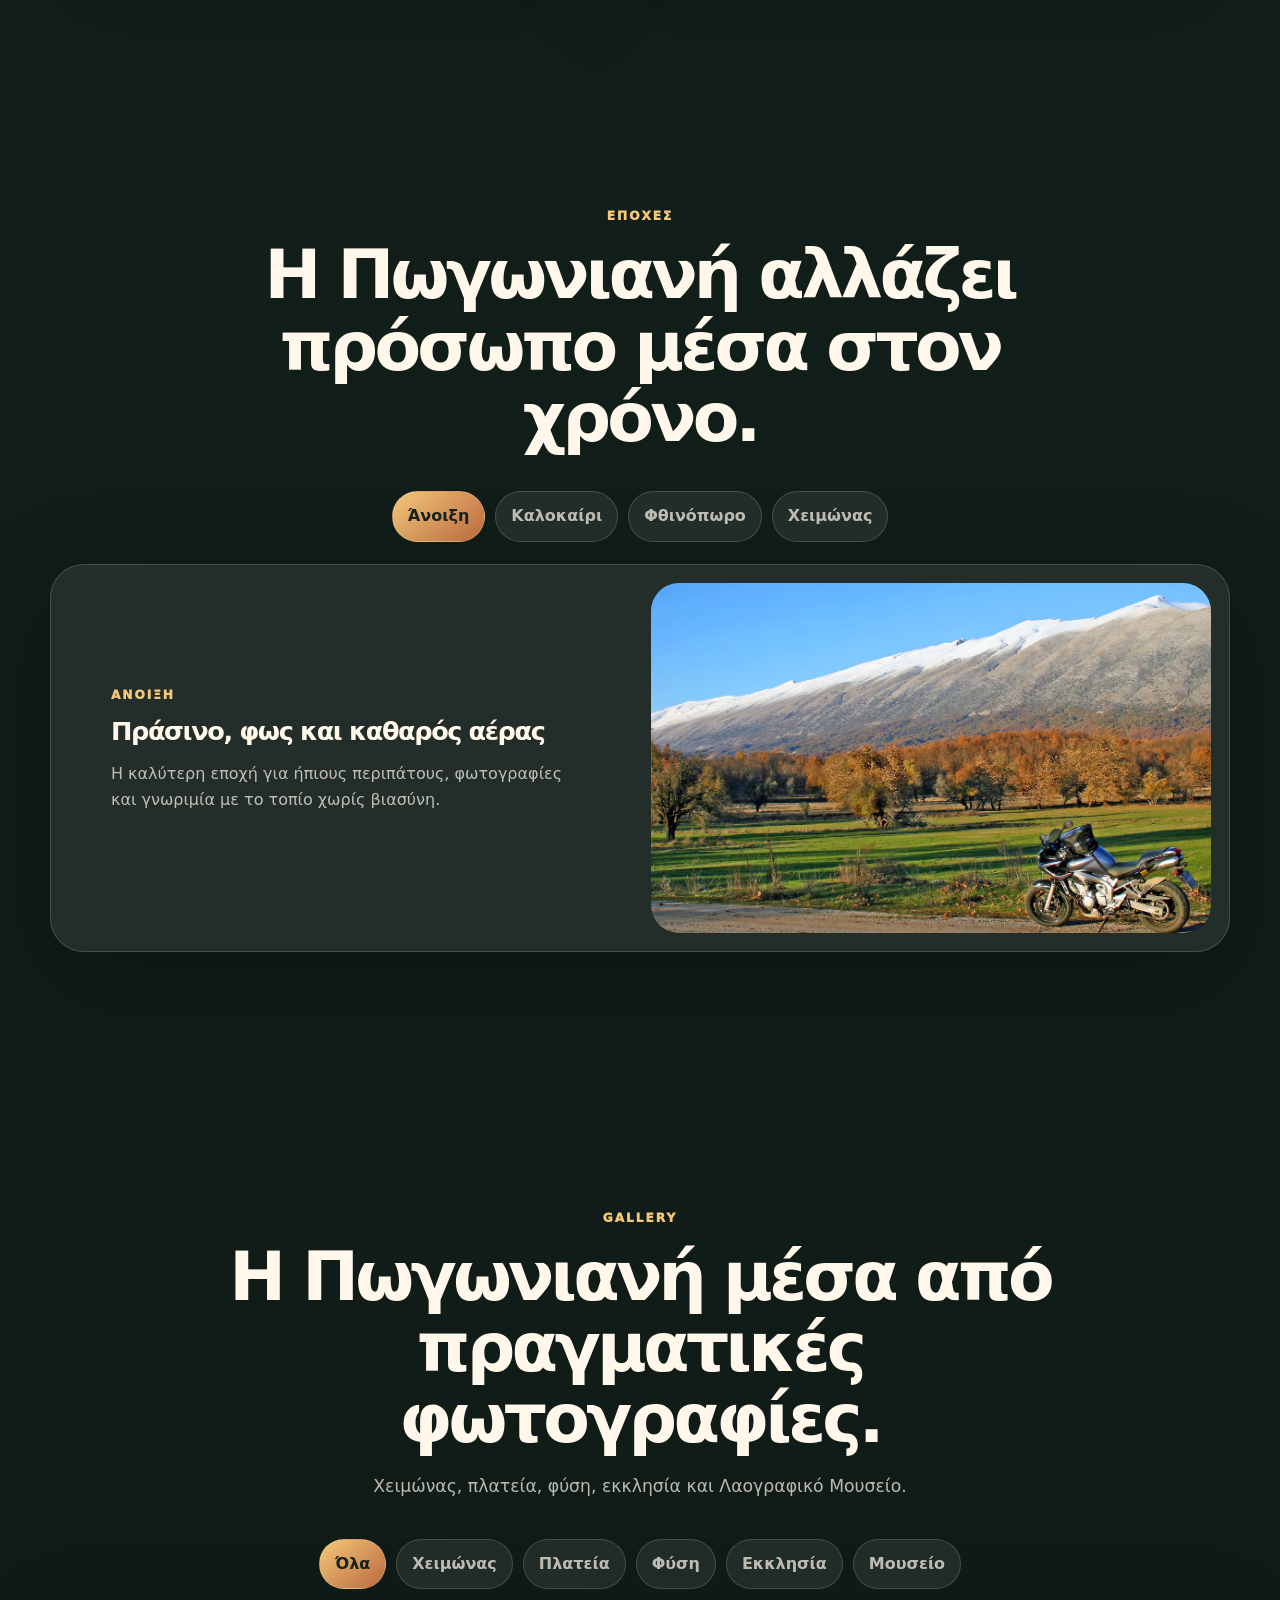
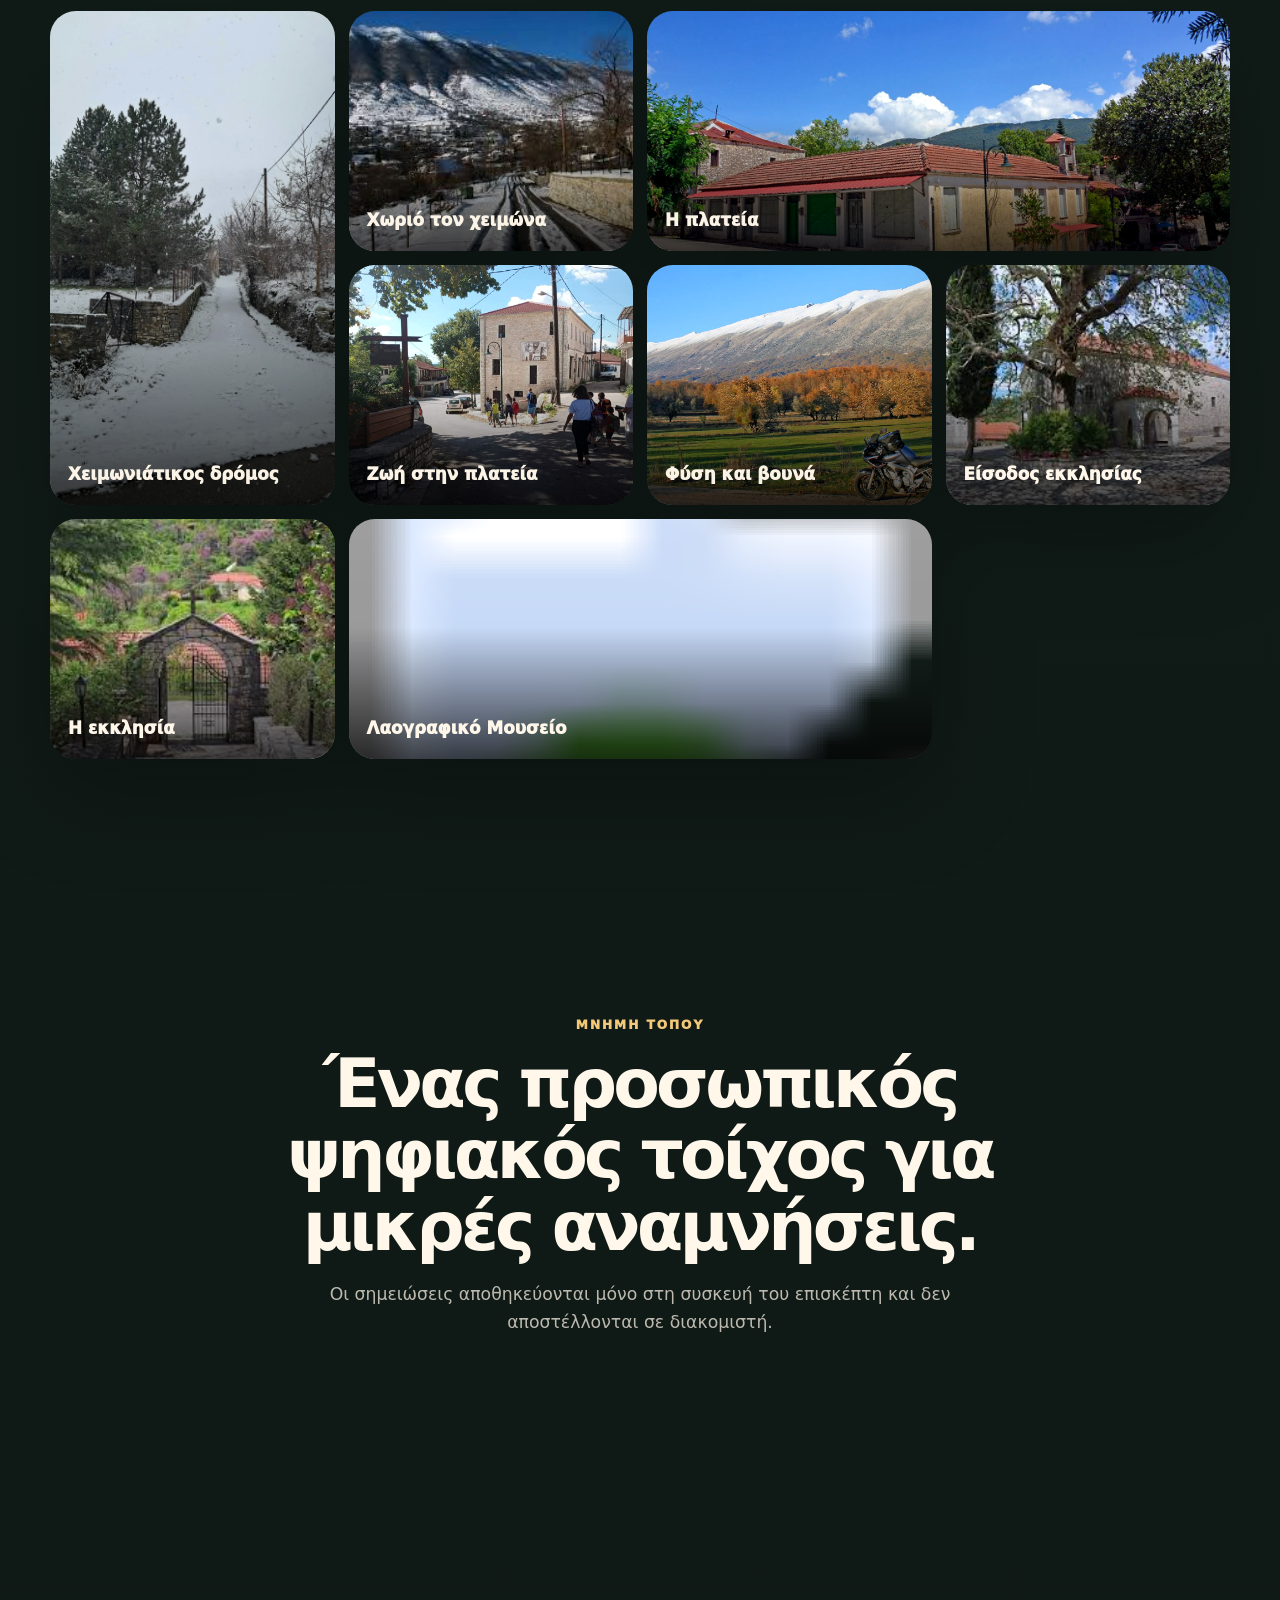
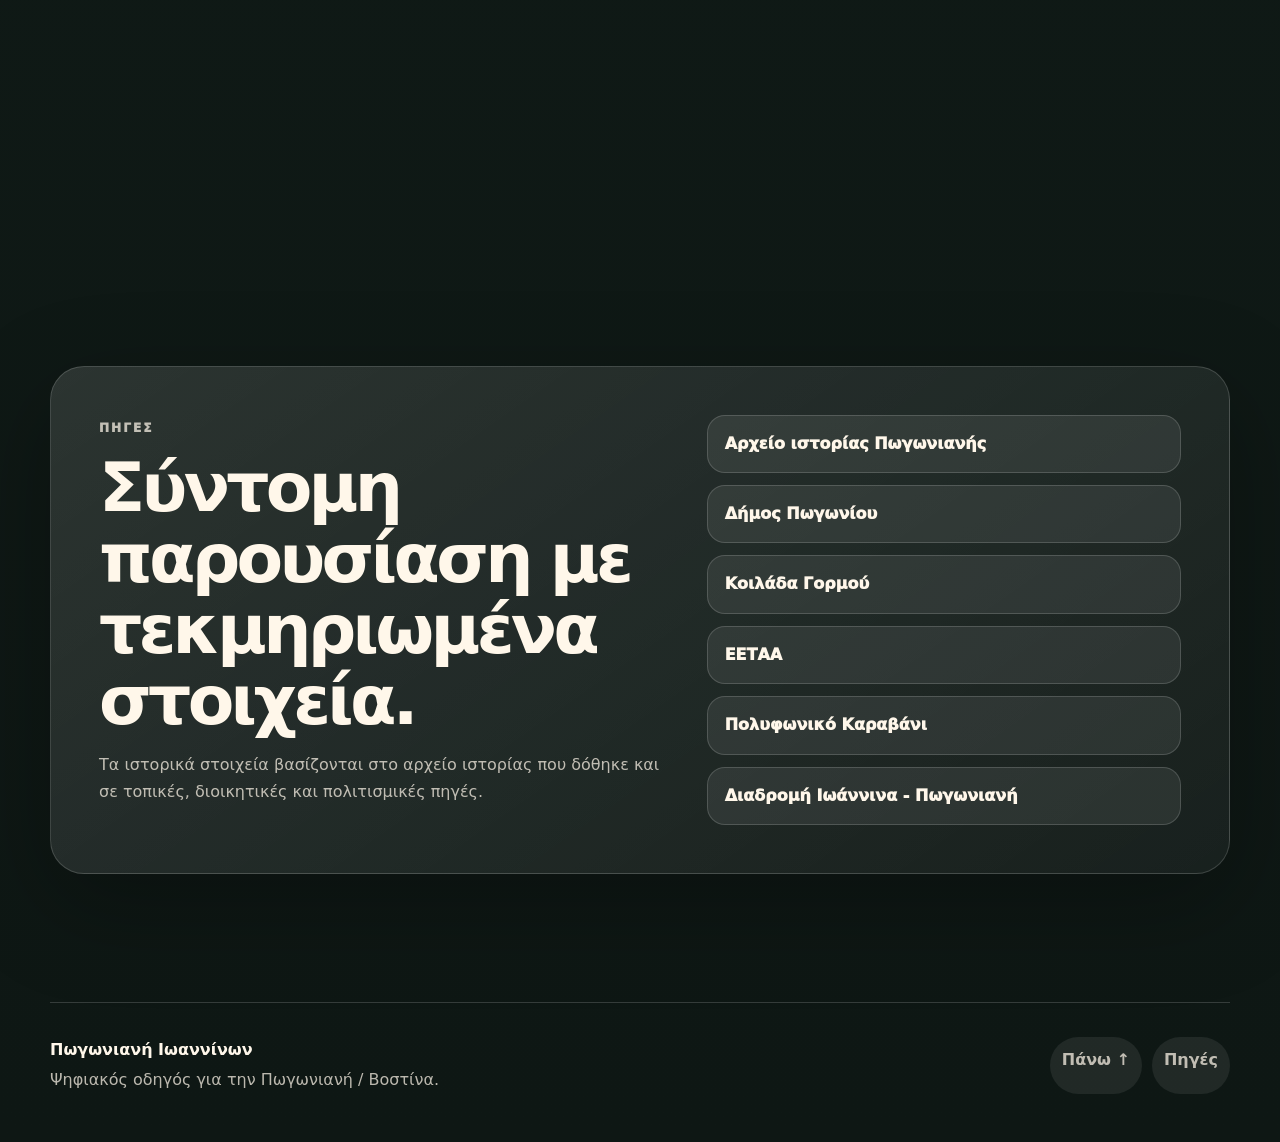
==== commit 12eb29f3: "Refactor homepage into static production-ready structure" ====
--- a/index.html
+++ b/index.html
@@ -4,19 +4,76 @@
   <meta charset="UTF-8" />
   <meta name="viewport" content="width=device-width, initial-scale=1.0" />
 
-  <title>Πωγωνιανή / Βοστίνα | Διαδραστικός οδηγός χωριού</title>
-  <meta name="description" content="Μοντέρνα διαδραστική ιστοσελίδα για την Πωγωνιανή Ιωαννίνων: σύντομη ιστορία, τι να δεις, πώς να έρθεις, φύση, μνημεία, gallery, διαδρομή επίσκεψης και μνήμη τόπου." />
+  <title>Πωγωνιανή / Βοστίνα (Pogoniani, Vostina, Bostina) | Ψηφιακός οδηγός</title>
+  <meta name="description" content="Ψηφιακός οδηγός για την Πωγωνιανή Ιωαννίνων, την παλιά Βοστίνα: ιστορία, αξιοθέατα, Λαογραφικό Μουσείο, διαδρομή από Ιωάννινα, ζωντανός καιρός και φωτογραφίες." />
+  <meta name="robots" content="index, follow, max-image-preview:large, max-snippet:-1, max-video-preview:-1" />
   <meta name="theme-color" content="#16251f" />
-  <meta property="og:title" content="Πωγωνιανή / Βοστίνα" />
-  <meta property="og:description" content="Γνωρίστε την Πωγωνιανή / Βοστίνα μέσα από πραγματικές φωτογραφίες, ιστορικά στοιχεία, φύση, πλατεία, εκκλησία, μουσείο και διαδραστική περιήγηση." />
-  <meta property="og:image" content="assets/photos/pogoniani-preview.jpg" />
+  <meta name="color-scheme" content="dark light" />
+  <meta name="referrer" content="strict-origin-when-cross-origin" />
+
+  <link rel="canonical" href="https://pogoniani.gr/" />
+  <link rel="sitemap" type="application/xml" href="https://pogoniani.gr/sitemap.xml" />
+  <link rel="icon" href="assets/favicon.svg" type="image/svg+xml" />
+  <link rel="preload" as="image" href="assets/photos/winter-path.jpg" fetchpriority="high" />
+  <link rel="preconnect" href="https://api.open-meteo.com" crossorigin />
+
+  <meta property="og:title" content="Πωγωνιανή / Βοστίνα — Ψηφιακός οδηγός" />
+  <meta property="og:description" content="Γνώρισε την Πωγωνιανή μέσα από την ιστορία, τα αξιοθέατα, το Λαογραφικό Μουσείο, τη διαδρομή και τον ζωντανό καιρό." />
+  <meta property="og:image" content="https://pogoniani.gr/assets/photos/square-main.jpg" />
+  <meta property="og:url" content="https://pogoniani.gr/" />
   <meta property="og:type" content="website" />
-
-  <link rel="icon" href="assets/favicon.svg" type="image/svg+xml" />
+  <meta property="og:locale" content="el_GR" />
+  <meta property="og:site_name" content="Πωγωνιανή / Βοστίνα" />
+  <meta name="twitter:card" content="summary_large_image" />
+  <meta name="twitter:title" content="Πωγωνιανή / Βοστίνα — Ψηφιακός οδηγός" />
+  <meta name="twitter:description" content="Ιστορία, αξιοθέατα, Λαογραφικό Μουσείο, διαδρομή, καιρός και φωτογραφίες από την Πωγωνιανή." />
+  <meta name="twitter:image" content="https://pogoniani.gr/assets/photos/square-main.jpg" />
+
+  <script type="application/ld+json">
+  {
+    "@context": "https://schema.org",
+    "@graph": [
+      {
+        "@type": "WebSite",
+        "@id": "https://pogoniani.gr/#website",
+        "url": "https://pogoniani.gr/",
+        "name": "Πωγωνιανή / Βοστίνα",
+        "alternateName": ["Pogoniani", "Vostina", "Bostina"],
+        "inLanguage": "el"
+      },
+      {
+        "@type": "Place",
+        "@id": "https://pogoniani.gr/#place",
+        "name": "Πωγωνιανή",
+        "alternateName": ["Βοστίνα", "Pogoniani", "Vostina", "Bostina"],
+        "description": "Ακριτικό ορεινό χωριό του Δήμου Πωγωνίου στον Νομό Ιωαννίνων, στην Ήπειρο.",
+        "url": "https://pogoniani.gr/",
+        "image": "https://pogoniani.gr/assets/photos/square-main.jpg",
+        "address": {
+          "@type": "PostalAddress",
+          "addressLocality": "Πωγωνιανή",
+          "addressRegion": "Ήπειρος",
+          "addressCountry": "GR"
+        },
+        "geo": {
+          "@type": "GeoCoordinates",
+          "latitude": 40.005,
+          "longitude": 20.334
+        },
+        "containedInPlace": {
+          "@type": "AdministrativeArea",
+          "name": "Δήμος Πωγωνίου"
+        }
+      }
+    ]
+  }
+  </script>
+
   <script>document.documentElement.classList.add("js");</script>
   <link rel="stylesheet" href="css/styles.css" />
   <link rel="stylesheet" href="css/visitor.css" />
   <link rel="stylesheet" href="css/hero-season.css" />
+  <link rel="stylesheet" href="css/features.css" />
 </head>
 
 <body>
@@ -42,13 +99,13 @@
       </button>
 
       <div class="nav-menu" id="nav-menu">
-        <a href="#identity">Ταυτότητα</a>
         <a href="#story">Ιστορία</a>
         <a href="#explore">Εξερεύνηση</a>
         <a href="#see">Τι να δεις</a>
-        <a href="#directions">Πώς θα έρθεις</a>
+        <a href="#folklore-museum">Μουσείο</a>
+        <a href="#directions">Διαδρομή</a>
+        <a href="#weather">Καιρός</a>
         <a href="#gallery">Gallery</a>
-        <a href="#planner">Πλάνο επίσκεψης</a>
         <a href="#memory">Μνήμη</a>
       </div>
 
@@ -64,11 +121,11 @@
         <p class="eyebrow">Ακριτικό ορεινό χωριό της Ηπείρου</p>
         <h1 class="hero-title">
           <span class="hero-title-main">Πωγωνιανή</span>
-          <span class="hero-title-sub">Ακριτικό χωριό του Πωγωνίου</span>
+          <span class="hero-title-sub">Πωγωνιανή / Βοστίνα</span>
         </h1>
         <p class="hero-lead">
-          Μια καθαρή ψηφιακή πύλη για τον τόπο μας: η παλιά Βοστίνα,
-          η ιστορία της, η εκκλησία, η πλατεία, το μουσείο και η φύση του Πωγωνίου.
+          Ένας σύγχρονος ψηφιακός οδηγός για την παλιά Βοστίνα:
+          ιστορία, αξιοθέατα, Λαογραφικό Μουσείο, διαδρομή και φύση του Πωγωνίου.
         </p>
 
         <div class="hero-actions">
@@ -76,9 +133,7 @@
             Ξεκίνα την περιήγηση
             <span>→</span>
           </a>
-          <a class="btn btn-ghost magnetic" href="#directions">
-            Δες τη διαδρομή
-          </a>
+          <a class="btn btn-ghost magnetic" href="#directions">Δες τη διαδρομή</a>
         </div>
 
         <div class="live-strip" aria-label="Γρήγορες πληροφορίες">
@@ -99,11 +154,11 @@
 
       <div class="hero-visual reveal delay-1" data-parallax="0.10">
         <div class="phone-frame">
-          <div class="phone-topbar">
+          <div class="phone-topbar" aria-hidden="true">
             <span></span><span></span><span></span>
           </div>
           <div class="interactive-card" id="seasonHeroCard" role="button" tabindex="0" aria-label="Χειμώνας στην Πωγωνιανή. Πάτησε για επόμενη εποχή.">
-            <img id="seasonHeroImage" src="assets/photos/winter-path.jpg" alt="Χιονισμένος δρόμος στην Πωγωνιανή τον χειμώνα" />
+            <img id="seasonHeroImage" src="assets/photos/winter-path.jpg" alt="Χιονισμένος δρόμος στην Πωγωνιανή τον χειμώνα" fetchpriority="high" />
             <div class="card-overlay">
               <p id="seasonHeroKicker">Χειμώνας στην Πωγωνιανή</p>
               <h2 id="seasonHeroTitle">Χιόνι και πέτρα</h2>
@@ -153,12 +208,15 @@
             από το σημερινό του μέγεθος. Υπήρξε διοικητικό κέντρο, σχολικός τόπος και πέρασμα
             σε μια περιοχή όπου συναντιούνται Ήπειρος, σύνορο, πέτρα και μνήμη.
           </p>
+          <p>
+            Στις λατινικές γραφές συναντάται ως <strong>Pogoniani</strong>,
+            ενώ η παλιά ονομασία αποδίδεται ως <strong>Vostina</strong> ή <strong>Bostina</strong>.
+          </p>
           <div class="tag-cloud">
             <span>Ήπειρος</span>
             <span>Πωγώνι</span>
             <span>Βοστίνα</span>
-            <span>Πέτρα</span>
-            <span>Φύση</span>
+            <span>Pogoniani</span>
             <span>Παράδοση</span>
           </div>
         </div>
@@ -166,9 +224,9 @@
         <div class="tilt-card reveal delay-1" data-tilt>
           <img src="assets/photos/square-main.jpg" loading="lazy" decoding="async" alt="Η πλατεία της Πωγωνιανής με πέτρινα κτίρια και κόκκινες στέγες" />
           <div>
-            <p class="eyebrow">Digital identity</p>
+            <p class="eyebrow">Ψηφιακή ταυτότητα</p>
             <h3>Μια νέα πρόσοψη για έναν παλιό τόπο</h3>
-            <p>Σχεδιασμένη ώστε να μπορεί να εξελιχθεί σε κανονική επίσημη ιστοσελίδα κοινότητας ή συλλόγου.</p>
+            <p>Ένας ζωντανός οδηγός που μπορεί να εμπλουτίζεται με τεκμήρια, φωτογραφίες και ιστορίες κατοίκων.</p>
           </div>
         </div>
       </div>
@@ -192,7 +250,6 @@
           <button class="timeline-dot" role="tab" aria-selected="false" data-timeline="6" type="button">1913</button>
           <button class="timeline-dot" role="tab" aria-selected="false" data-timeline="7" type="button">1928</button>
           <button class="timeline-dot" role="tab" aria-selected="false" data-timeline="8" type="button">1940</button>
-          <button class="timeline-dot" role="tab" aria-selected="false" data-timeline="9" type="button">1950-2000</button>
           <button class="timeline-dot" role="tab" aria-selected="false" data-timeline="10" type="button">Σήμερα</button>
         </div>
 
@@ -205,43 +262,12 @@
 
       <div class="quick-facts reveal delay-1" aria-label="Σύντομα στοιχεία Πωγωνιανής">
         <article>
-          <span>Ονομασία</span>
-          <strong>Παλιά Βοστίνα, επίσημα Πωγωνιανή από το 1928</strong>
-        </article>
-        <article>
           <span>Βοστίνα</span>
-          <strong>Η ετυμολογία της ονομασίας δεν είναι οριστικά τεκμηριωμένη· έχουν προταθεί διαφορετικές εκδοχές.</strong>
-        </article>
-        <article>
-          <span>Ρόλος</span>
-          <strong>Έδρα του οθωμανικού καζά Πωγωνίου</strong>
-        </article>
-        <article>
-          <span>Παιδεία</span>
-          <strong>Οικοτροφείο το 1923 και Γυμνάσιο το 1924</strong>
+          <strong>Η ετυμολογία της παλιάς ονομασίας δεν είναι οριστικά τεκμηριωμένη· έχουν προταθεί διαφορετικές εκδοχές.</strong>
         </article>
         <article>
           <span>Πολιτισμός</span>
-          <strong>Πωγωνίσιο ιδίωμα και πολυφωνικό τραγούδι</strong>
-        </article>
-      </div>
-
-      <div class="history-card-grid reveal delay-2" aria-label="Σημαντικές πληροφορίες για την Πωγωνιανή">
-        <article>
-          <span>Διοίκηση</span>
-          <p>Στα τέλη του 19ου αιώνα η Βοστίνα ήταν έδρα του καζά Πωγωνίου. Το 1895 καταγράφονται 262 χανέδες και 1.323 κάτοικοι.</p>
-        </article>
-        <article>
-          <span>Μνημεία</span>
-          <p>Άγιος Νικόλαος, Παλιό Γυμνάσιο, Σεράι του Μπέη, οθωμανικός τεκές και λιθόκτιστα γεφύρια κρατούν διαφορετικά στρώματα της ιστορίας.</p>
-        </article>
-        <article>
-          <span>Β' Παγκόσμιος Πόλεμος</span>
-          <p>Κατά την εποποιία του 1940–1941 τα σχολικά ιδρύματα της Πωγωνιανής χρησιμοποιήθηκαν ως στρατιωτικό νοσοκομείο.</p>
-        </article>
-        <article>
-          <span>Σήμερα</span>
-          <p>Η Δημοτική Κοινότητα είχε 441 μόνιμους κατοίκους το 2021, σημάδι της μεγάλης δημογραφικής συρρίκνωσης της υπαίθρου.</p>
+          <strong>Πωγωνίσιο ιδίωμα και πολυφωνικό τραγούδι.</strong>
         </article>
       </div>
     </section>
@@ -257,7 +283,7 @@
           <img src="assets/interactive-map.svg" alt="Διαδραστικός εικονογραφημένος χάρτης της Πωγωνιανής" />
           <button class="map-pin active" style="--x: 48%; --y: 45%;" data-place="square" type="button" aria-label="Στάση 1: Πλατεία και κέντρο χωριού" aria-pressed="true"><span>1</span></button>
           <button class="map-pin" style="--x: 63%; --y: 36%;" data-place="church" type="button" aria-label="Στάση 2: Εκκλησία του χωριού" aria-pressed="false"><span>2</span></button>
-          <button class="map-pin" style="--x: 36%; --y: 58%;" data-place="museum" type="button" aria-label="Στάση 3: Λαογραφική μνήμη" aria-pressed="false"><span>3</span></button>
+          <button class="map-pin" style="--x: 36%; --y: 58%;" data-place="museum" type="button" aria-label="Στάση 3: Λαογραφικό Μουσείο" aria-pressed="false"><span>3</span></button>
           <button class="map-pin" style="--x: 72%; --y: 64%;" data-place="nature" type="button" aria-label="Στάση 4: Φύση και ορεινό τοπίο" aria-pressed="false"><span>4</span></button>
         </div>
 
@@ -315,6 +341,99 @@
       </div>
     </section>
 
+    <section class="section museum-section" id="folklore-museum">
+      <div class="section-title centered reveal">
+        <p class="eyebrow">Λαογραφικό Μουσείο</p>
+        <h2>Λαογραφικό Μουσείο Πωγωνιανής</h2>
+        <p>Πλήρης φωτογραφική περιήγηση στον εξωτερικό χώρο, τις αίθουσες, τις φορεσιές, τα εργαλεία και τα αντικείμενα καθημερινής ζωής.</p>
+      </div>
+
+      <div class="museum-feature reveal">
+        <div class="museum-copy">
+          <p class="eyebrow">Μνήμη της Βοστίνας</p>
+          <h3>Το χωριό μέσα από τα αντικείμενά του.</h3>
+          <p>
+            Το μουσείο παρουσιάζει τον υλικό κόσμο της Πωγωνιανής: παλιές φωτογραφίες,
+            αντικείμενα σπιτιού, αγροτικά εργαλεία, φορεσιές και τεκμήρια που κρατούν
+            ζωντανή την κοινωνική μνήμη του τόπου.
+          </p>
+          <div class="museum-highlights">
+            <article>
+              <span>Κτίριο</span>
+              <strong>Πέτρινος εξωτερικός χώρος και αυλή ενταγμένα στην αρχιτεκτονική του χωριού.</strong>
+            </article>
+            <article>
+              <span>Καθημερινότητα</span>
+              <strong>Εργαλεία, σκεύη, έπιπλα και αντικείμενα εργασίας από την παλιά ζωή του Πωγωνίου.</strong>
+            </article>
+            <article>
+              <span>Φορεσιές</span>
+              <strong>Παραδοσιακές ενδυμασίες και προθήκες που αναδεικνύουν την τοπική ταυτότητα.</strong>
+            </article>
+          </div>
+        </div>
+
+        <div class="museum-showcase" aria-live="polite">
+          <img
+            class="museum-main-img"
+            id="museumMainImg"
+            src="assets/photos/museum-pogoniani-01.svg"
+            alt="Εξωτερικός χώρος του Λαογραφικού Μουσείου Πωγωνιανής"
+            loading="lazy"
+            decoding="async"
+          />
+          <div class="museum-showcase-info">
+            <span class="museum-kicker">Περιήγηση</span>
+            <h3 id="museumMainTitle">Εξωτερικός χώρος</h3>
+            <p id="museumMainCaption">Η πρώτη εικόνα του επισκέπτη: πέτρα, αυλή και είσοδος στο Λαογραφικό Μουσείο Πωγωνιανής.</p>
+          </div>
+        </div>
+      </div>
+
+      <div class="museum-thumbs reveal" role="tablist" aria-label="Φωτογραφίες Λαογραφικού Μουσείου">
+        <button class="museum-thumb active" type="button" role="tab" aria-selected="true" data-image="assets/photos/museum-pogoniani-01.svg" data-title="Εξωτερικός χώρος" data-alt="Εξωτερικός χώρος του Λαογραφικού Μουσείου Πωγωνιανής" data-caption="Η πρώτη εικόνα του επισκέπτη: πέτρα, αυλή και είσοδος στο Λαογραφικό Μουσείο Πωγωνιανής.">
+          <img src="assets/photos/museum-pogoniani-01.svg" alt="" loading="lazy" decoding="async" />
+          <span>01 · Εξωτερικός χώρος</span>
+        </button>
+        <button class="museum-thumb" type="button" role="tab" aria-selected="false" tabindex="-1" data-image="assets/photos/museum-pogoniani-02.svg" data-title="Πέτρινη αυλή και πρόσοψη" data-alt="Πέτρινη πρόσοψη και αυλή του Λαογραφικού Μουσείου Πωγωνιανής" data-caption="Το κτίριο και η αυλή εντάσσονται φυσικά στην αρχιτεκτονική ταυτότητα της Πωγωνιανής.">
+          <img src="assets/photos/museum-pogoniani-02.svg" alt="" loading="lazy" decoding="async" />
+          <span>02 · Αυλή και πρόσοψη</span>
+        </button>
+        <button class="museum-thumb" type="button" role="tab" aria-selected="false" tabindex="-1" data-image="assets/photos/FB_IMG_1782483458036.jpg" data-title="Αίθουσα ιστορικής μνήμης" data-alt="Αίθουσα με παλιές φωτογραφίες και αντικείμενα στο Λαογραφικό Μουσείο Πωγωνιανής" data-caption="Φωτογραφίες, αρχειακό υλικό και αντικείμενα συνδέουν το χωριό με τη μνήμη των ανθρώπων του.">
+          <img src="assets/photos/FB_IMG_1782483458036.jpg" alt="" loading="lazy" decoding="async" />
+          <span>03 · Ιστορική μνήμη</span>
+        </button>
+        <button class="museum-thumb" type="button" role="tab" aria-selected="false" tabindex="-1" data-image="assets/photos/FB_IMG_1782483451491.jpg" data-title="Εργαλεία και αντικείμενα εργασίας" data-alt="Παραδοσιακά εργαλεία και μηχανές στο Λαογραφικό Μουσείο Πωγωνιανής" data-caption="Αγροτικά εργαλεία, μηχανές και σκεύη παρουσιάζουν τον κόσμο της εργασίας και της καθημερινότητας.">
+          <img src="assets/photos/FB_IMG_1782483451491.jpg" alt="" loading="lazy" decoding="async" />
+          <span>04 · Εργαλεία</span>
+        </button>
+        <button class="museum-thumb" type="button" role="tab" aria-selected="false" tabindex="-1" data-image="assets/photos/FB_IMG_1782483442914.jpg" data-title="Η κεντρική αίθουσα" data-alt="Κεντρική αίθουσα με προθήκες και φορεσιές στο Λαογραφικό Μουσείο Πωγωνιανής" data-caption="Μια συνολική εικόνα της συλλογής και της εκθεσιακής διαδρομής του μουσείου.">
+          <img src="assets/photos/FB_IMG_1782483442914.jpg" alt="" loading="lazy" decoding="async" />
+          <span>05 · Κεντρική αίθουσα</span>
+        </button>
+        <button class="museum-thumb" type="button" role="tab" aria-selected="false" tabindex="-1" data-image="assets/photos/FB_IMG_1782483436926.jpg" data-title="Όπλα και αντικείμενα μιας άλλης εποχής" data-alt="Ιστορικά όπλα σε προθήκη του Λαογραφικού Μουσείου Πωγωνιανής" data-caption="Ιστορικά αντικείμενα και όπλα από μια διαφορετική εποχή της τοπικής ζωής.">
+          <img src="assets/photos/FB_IMG_1782483436926.jpg" alt="" loading="lazy" decoding="async" />
+          <span>06 · Ιστορικά αντικείμενα</span>
+        </button>
+        <button class="museum-thumb" type="button" role="tab" aria-selected="false" tabindex="-1" data-image="assets/photos/FB_IMG_1782483431010.jpg" data-title="Φορεσιές και προθήκες" data-alt="Παραδοσιακές φορεσιές σε προθήκες του Λαογραφικού Μουσείου Πωγωνιανής" data-caption="Οι παραδοσιακές φορεσιές αναδεικνύουν την πωγωνίσια ενδυματολογική παράδοση και την τοπική αισθητική.">
+          <img src="assets/photos/FB_IMG_1782483431010.jpg" alt="" loading="lazy" decoding="async" />
+          <span>07 · Φορεσιές</span>
+        </button>
+        <button class="museum-thumb" type="button" role="tab" aria-selected="false" tabindex="-1" data-image="assets/photos/FB_IMG_1782483428771.jpg" data-title="Συλλογή ενδυμασιών" data-alt="Παραδοσιακές ενδυμασίες στο Λαογραφικό Μουσείο Πωγωνιανής" data-caption="Ενδυμασίες, προθήκες και τεκμήρια αφηγούνται διαφορετικές πλευρές της τοπικής ζωής.">
+          <img src="assets/photos/FB_IMG_1782483428771.jpg" alt="" loading="lazy" decoding="async" />
+          <span>08 · Ενδυμασίες</span>
+        </button>
+        <button class="museum-thumb" type="button" role="tab" aria-selected="false" tabindex="-1" data-image="assets/photos/FB_IMG_1782483421145.jpg" data-title="Γυναικεία φορεσιά" data-alt="Γυναικεία παραδοσιακή φορεσιά στο Λαογραφικό Μουσείο Πωγωνιανής" data-caption="Λεπτομέρειες φορεσιάς, χρωμάτων και στολισμού μέσα από την εκθεσιακή προθήκη.">
+          <img src="assets/photos/FB_IMG_1782483421145.jpg" alt="" loading="lazy" decoding="async" />
+          <span>09 · Γυναικεία φορεσιά</span>
+        </button>
+        <button class="museum-thumb" type="button" role="tab" aria-selected="false" tabindex="-1" data-image="assets/photos/FB_IMG_1782483413196.jpg" data-title="Οικιακά αντικείμενα" data-alt="Παραδοσιακά οικιακά σκεύη στο Λαογραφικό Μουσείο Πωγωνιανής" data-caption="Σκεύη και αντικείμενα σπιτιού συγκροτούν μια καθαρή εικόνα της παλιάς ζωής στο Πωγώνι.">
+          <img src="assets/photos/FB_IMG_1782483413196.jpg" alt="" loading="lazy" decoding="async" />
+          <span>10 · Οικιακή ζωή</span>
+        </button>
+      </div>
+    </section>
+
     <section class="section directions-section" id="directions">
       <div class="section-title reveal">
         <p class="eyebrow">Πώς θα έρθεις</p>
@@ -326,7 +445,8 @@
           <p class="route-kicker">Από Ιωάννινα</p>
           <h3>Προς Πωγωνιανή μέσω Καλπακίου και Δελβινακίου</h3>
           <p>
-            Η Πωγωνιανή βρίσκεται στο βορειοδυτικό τμήμα του Νομού Ιωαννίνων, κοντά στα ελληνοαλβανικά σύνορα. Η διαδρομή από τα Ιωάννινα είναι περίπου 67 χλμ.
+            Η Πωγωνιανή βρίσκεται στο βορειοδυτικό τμήμα του Νομού Ιωαννίνων,
+            κοντά στα ελληνοαλβανικά σύνορα. Η διαδρομή από τα Ιωάννινα είναι περίπου 67 χλμ.
           </p>
           <ol class="route-list">
             <li>Ξεκίνα από Ιωάννινα με κατεύθυνση προς Καλπάκι.</li>
@@ -334,7 +454,7 @@
             <li>Ακολούθησε τη διαδρομή προς Πωγωνιανή.</li>
           </ol>
           <div class="route-actions">
-            <a class="btn btn-primary" target="_blank" rel="noopener" href="https://www.google.com/maps/dir/?api=1&origin=%CE%99%CF%89%CE%AC%CE%BD%CE%BD%CE%B9%CE%BD%CE%B1&destination=%CE%A0%CF%89%CE%B3%CF%89%CE%BD%CE%B9%CE%B1%CE%BD%CE%AE%20%CE%99%CF%89%CE%B1%CE%BD%CE%BD%CE%AF%CE%BD%CF%89%CE%BD&travelmode=driving">Άνοιγμα σε Google Maps</a>
+            <a class="btn btn-primary" target="_blank" rel="noopener" href="https://www.google.com/maps/dir/?api=1&amp;origin=%CE%99%CF%89%CE%AC%CE%BD%CE%BD%CE%B9%CE%BD%CE%B1&amp;destination=%CE%A0%CF%89%CE%B3%CF%89%CE%BD%CE%B9%CE%B1%CE%BD%CE%AE%20%CE%99%CF%89%CE%AC%CE%BD%CE%BD%CE%AF%CE%BD%CF%89%CE%BD&amp;travelmode=driving">Άνοιγμα σε Google Maps</a>
           </div>
         </div>
 
@@ -343,10 +463,68 @@
             title="Διαδρομή Ιωάννινα - Πωγωνιανή"
             loading="lazy"
             referrerpolicy="no-referrer-when-downgrade"
-            src="https://www.google.com/maps?f=d&amp;source=s_d&amp;saddr=%CE%99%CF%89%CE%AC%CE%BD%CE%BD%CE%B9%CE%BD%CE%B1&amp;daddr=%CE%A0%CF%89%CE%B3%CF%89%CE%BD%CE%B9%CE%B1%CE%BD%CE%AE%20%CE%99%CF%89%CE%B1%CE%BD%CE%BD%CE%AF%CE%BD%CF%89%CE%BD&amp;hl=el&amp;output=embed">
+            src="https://www.google.com/maps?f=d&amp;source=s_d&amp;saddr=%CE%99%CF%89%CE%AC%CE%BD%CE%BD%CE%B9%CE%BD%CE%B1&amp;daddr=%CE%A0%CF%89%CE%B3%CF%89%CE%BD%CE%B9%CE%B1%CE%BD%CE%AE%20%CE%99%CF%89%CE%AC%CE%BD%CE%BD%CE%AF%CE%BD%CF%89%CE%BD&amp;hl=el&amp;output=embed">
           </iframe>
-          <p class="route-note">Ο χάρτης είναι ενσωματωμένο widget Google Maps για γρήγορο προσανατολισμό.</p>
-        </div>
+          <p class="route-note">Ενσωματωμένος χάρτης Google Maps για γρήγορο προσανατολισμό.</p>
+        </div>
+      </div>
+    </section>
+
+    <section class="section weather-section" id="weather">
+      <div class="section-title centered reveal">
+        <p class="eyebrow">Live Καιρός</p>
+        <h2>Ο καιρός τώρα στην Πωγωνιανή.</h2>
+        <p>Θερμοκρασία, άνεμος, υγρασία και σύντομη πρόγνωση αμέσως μετά τη διαδρομή.</p>
+      </div>
+
+      <div class="weather-shell reveal">
+        <section class="weather-widget" aria-label="Τρέχων καιρός Πωγωνιανής">
+          <div class="weather-topline">
+            <div>
+              <p class="eyebrow">Πωγωνιανή / Βοστίνα</p>
+              <h3>Τώρα στο χωριό</h3>
+            </div>
+            <span class="weather-status" id="weatherStatus" aria-live="polite">Σύνδεση...</span>
+          </div>
+
+          <div class="weather-main">
+            <div class="weather-temp-row">
+              <span class="weather-icon" id="weatherIcon" aria-hidden="true">☁️</span>
+              <strong class="weather-temp" id="weatherTemp">--°</strong>
+            </div>
+            <p class="weather-condition" id="weatherCondition">Φόρτωση καιρού...</p>
+          </div>
+
+          <div class="weather-meta">
+            <article>
+              <span>Άνεμος</span>
+              <strong id="weatherWind">-- km/h</strong>
+            </article>
+            <article>
+              <span>Υγρασία</span>
+              <strong id="weatherHumidity">--%</strong>
+            </article>
+            <article>
+              <span>Αίσθηση</span>
+              <strong id="weatherFeels">--°C</strong>
+            </article>
+          </div>
+        </section>
+
+        <aside class="weather-forecast-card" aria-label="Πρόγνωση καιρού Πωγωνιανής">
+          <div class="weather-forecast-heading">
+            <div>
+              <p class="eyebrow">Πρόγνωση</p>
+              <h3>Επόμενες ημέρες</h3>
+            </div>
+            <button class="weather-refresh" id="weatherRefresh" type="button">Ανανέωση</button>
+          </div>
+          <div class="weather-forecast-list" id="weatherForecastList" aria-live="polite">
+            <p class="weather-error">Φόρτωση πρόγνωσης...</p>
+          </div>
+          <p class="weather-credit" id="weatherUpdated">Δεδομένα καιρού από Open-Meteo.</p>
+          <noscript><p class="weather-error">Απαιτείται JavaScript για τη ζωντανή ενημέρωση του καιρού.</p></noscript>
+        </aside>
       </div>
     </section>
 
@@ -377,7 +555,7 @@
       <div class="section-title centered reveal">
         <p class="eyebrow">Gallery</p>
         <h2>Η Πωγωνιανή μέσα από πραγματικές φωτογραφίες.</h2>
-        <p>Οι φωτογραφίες που βλέπεις εδώ είναι πραγματικές εικόνες της Πωγωνιανής: χειμώνας, πλατεία, φύση, εκκλησία και Λαογραφικό Μουσείο.</p>
+        <p>Χειμώνας, πλατεία, φύση, εκκλησία και Λαογραφικό Μουσείο.</p>
       </div>
 
       <div class="filter-bar reveal" aria-label="Φίλτρα φωτογραφιών">
@@ -399,15 +577,15 @@
           <span>Χωριό τον χειμώνα</span>
         </button>
         <button class="gallery-item wide" data-category="village" data-title="Η πλατεία της Πωγωνιανής" data-image="assets/photos/square-main.jpg" type="button">
-          <img src="assets/photos/square-main.jpg" loading="lazy" decoding="async" alt="Η πλατεία της Πωγωνιανής με πέτρινα κτίρια, κόκκινες στέγες και γαλάζιο ουρανό" />
+          <img src="assets/photos/square-main.jpg" loading="lazy" decoding="async" alt="Η πλατεία της Πωγωνιανής με πέτρινα κτίρια και κόκκινες στέγες" />
           <span>Η πλατεία</span>
         </button>
         <button class="gallery-item" data-category="village" data-title="Ζωή στην πλατεία" data-image="assets/photos/square-walk.jpg" type="button">
-          <img src="assets/photos/square-walk.jpg" loading="lazy" decoding="async" alt="Ομάδα ανθρώπων περπατά στην πλατεία της Πωγωνιανής μπροστά από πέτρινο κτίριο" />
+          <img src="assets/photos/square-walk.jpg" loading="lazy" decoding="async" alt="Άνθρωποι περπατούν στην πλατεία της Πωγωνιανής" />
           <span>Ζωή στην πλατεία</span>
         </button>
         <button class="gallery-item" data-category="nature" data-title="Φύση και βουνά του Πωγωνίου" data-image="assets/photos/nature-mountains.jpg" type="button">
-          <img src="assets/photos/nature-mountains.jpg" loading="lazy" decoding="async" alt="Το φυσικό τοπίο του Πωγωνίου με χιονισμένο βουνό, δέντρα και πράσινο λιβάδι" />
+          <img src="assets/photos/nature-mountains.jpg" loading="lazy" decoding="async" alt="Φυσικό τοπίο του Πωγωνίου με βουνό, δέντρα και πράσινο" />
           <span>Φύση και βουνά</span>
         </button>
         <button class="gallery-item" data-category="church" data-title="Πέτρινη είσοδος προς την εκκλησία" data-image="assets/photos/church-01.jpg" type="button">
@@ -418,63 +596,18 @@
           <img src="assets/photos/church-02.jpg" loading="lazy" decoding="async" alt="Πέτρινη εκκλησία στην Πωγωνιανή με δέντρα στον περίβολο" />
           <span>Η εκκλησία</span>
         </button>
-        <button class="gallery-item wide" data-category="memory" data-title="Λαογραφικό Μουσείο Πωγωνιανής" data-image="assets/photos/museum-laografiko.jpg" type="button">
-          <img src="assets/photos/museum-laografiko.jpg" loading="lazy" decoding="async" alt="Το πέτρινο κτίριο του Λαογραφικού Μουσείου Πωγωνιανής" />
+        <button class="gallery-item wide" data-category="memory" data-title="Λαογραφικό Μουσείο Πωγωνιανής" data-image="assets/photos/museum-pogoniani-01.svg" type="button">
+          <img src="assets/photos/museum-pogoniani-01.svg" loading="lazy" decoding="async" alt="Το πέτρινο κτίριο του Λαογραφικού Μουσείου Πωγωνιανής" />
           <span>Λαογραφικό Μουσείο</span>
         </button>
-      </div>
-    </section>
-
-    <section class="section planner-section" id="planner">
-      <div class="section-title reveal">
-        <p class="eyebrow">Διαδραστικό πλάνο</p>
-        <h2>Φτιάξε προτεινόμενη επίσκεψη ανάλογα με τον χρόνο και το ενδιαφέρον σου.</h2>
-      </div>
-
-      <div class="planner-card reveal">
-        <div class="planner-controls">
-          <label>
-            Χρόνος επίσκεψης
-            <select id="visitDuration">
-              <option value="short">1–2 ώρες</option>
-              <option value="half">Μισή ημέρα</option>
-              <option value="full">Ολόκληρη ημέρα</option>
-            </select>
-          </label>
-
-          <label>
-            Τι σε ενδιαφέρει περισσότερο;
-            <select id="visitInterest">
-              <option value="first">Πρώτη γνωριμία</option>
-              <option value="history">Ιστορία και μνήμη</option>
-              <option value="nature">Φύση και φωτογραφίες</option>
-              <option value="family">Οικογενειακή επίσκεψη</option>
-            </select>
-          </label>
-
-          <button class="btn btn-primary" id="generatePlan" type="button">Δημιουργία πλάνου</button>
-        </div>
-
-        <div class="plan-output" id="planOutput" aria-live="polite">
-          <p class="eyebrow">Πρόταση</p>
-          <h3>Πρώτη γνωριμία σε 1–2 ώρες</h3>
-          <ol>
-            <li>Ξεκίνα από την πλατεία και περπάτησε χωρίς βιασύνη.</li>
-            <li>Στάσου σε πέτρινα σημεία και παλιά κτίσματα για φωτογραφίες.</li>
-            <li>Κλείσε τη βόλτα με άνοιγμα χάρτη για την επόμενη στάση στο Πωγώνι.</li>
-          </ol>
-        </div>
       </div>
     </section>
 
     <section class="section memory-section" id="memory">
       <div class="section-title centered reveal">
         <p class="eyebrow">Μνήμη τόπου</p>
-        <h2>Ένας ψηφιακός τοίχος για μικρές αναμνήσεις.</h2>
-        <p>
-          Δοκιμαστική λειτουργία: οι σημειώσεις αποθηκεύονται μόνο στον browser του επισκέπτη.
-          Αργότερα μπορεί να συνδεθεί με βάση δεδομένων.
-        </p>
+        <h2>Ένας προσωπικός ψηφιακός τοίχος για μικρές αναμνήσεις.</h2>
+        <p>Οι σημειώσεις αποθηκεύονται μόνο στη συσκευή του επισκέπτη και δεν αποστέλλονται σε διακομιστή.</p>
       </div>
 
       <div class="memory-board reveal">
@@ -507,10 +640,7 @@
         <div>
           <p class="eyebrow">Πηγές</p>
           <h2>Σύντομη παρουσίαση με τεκμηριωμένα στοιχεία.</h2>
-          <p>
-            Τα ιστορικά στοιχεία κρατήθηκαν σύντομα και βασίστηκαν στο αρχείο ιστορίας που δόθηκε,
-            μαζί με τοπικές, διοικητικές και πολιτισμικές πηγές.
-          </p>
+          <p>Τα ιστορικά στοιχεία βασίζονται στο αρχείο ιστορίας που δόθηκε και σε τοπικές, διοικητικές και πολιτισμικές πηγές.</p>
         </div>
 
         <div class="source-links">
@@ -519,7 +649,7 @@
           <a target="_blank" rel="noopener" href="https://efaioa.gr/?page_id=1182">Κοιλάδα Γορμού</a>
           <a target="_blank" rel="noopener" href="https://eetaa.gr/eetaa/metaboles/oikmet_details.php?id=17778">ΕΕΤΑΑ</a>
           <a target="_blank" rel="noopener" href="https://polyphoniccaravan.gr/location/pogoniani/">Πολυφωνικό Καραβάνι</a>
-          <a target="_blank" rel="noopener" href="https://www.google.com/maps/dir/?api=1&origin=%CE%99%CF%89%CE%AC%CE%BD%CE%BD%CE%B9%CE%BD%CE%B1&destination=%CE%A0%CF%89%CE%B3%CF%89%CE%BD%CE%B9%CE%B1%CE%BD%CE%AE%20%CE%99%CF%89%CE%B1%CE%BD%CE%BD%CE%AF%CE%BD%CF%89%CE%BD&travelmode=driving">Διαδρομή Ιωάννινα - Πωγωνιανή</a>
+          <a target="_blank" rel="noopener" href="https://www.google.com/maps/dir/?api=1&amp;origin=%CE%99%CF%89%CE%AC%CE%BD%CE%BD%CE%B9%CE%BD%CE%B1&amp;destination=%CE%A0%CF%89%CE%B3%CF%89%CE%BD%CE%B9%CE%B1%CE%BD%CE%AE%20%CE%99%CF%89%CE%AC%CE%BD%CE%BD%CE%B9%CE%B1%CE%BD%CF%89%CE%BD&amp;travelmode=driving">Διαδρομή Ιωάννινα - Πωγωνιανή</a>
         </div>
       </div>
     </section>
@@ -528,7 +658,7 @@
   <footer class="footer">
     <div>
       <strong>Πωγωνιανή Ιωαννίνων</strong>
-      <p>Μοντέρνο διαδραστικό πρωτότυπο ιστοσελίδας χωριού.</p>
+      <p>Ψηφιακός οδηγός για την Πωγωνιανή / Βοστίνα.</p>
     </div>
     <div class="footer-actions">
       <a href="#top">Πάνω ↑</a>
@@ -542,18 +672,9 @@
     <h3 id="modalTitle"></h3>
   </dialog>
 
-  <dialog class="modal text-modal" id="videoModal" aria-label="Ιδέα ιστοσελίδας">
-    <button class="modal-close" type="button" aria-label="Κλείσιμο" data-close-modal>×</button>
-    <p class="eyebrow">Concept</p>
-    <h3>Μια ιστοσελίδα που δεν “λέει απλώς πληροφορίες”, αλλά ξεναγεί.</h3>
-    <p>
-      Η λογική είναι να νιώσει ο επισκέπτης ότι μπαίνει στον τόπο:
-      με διαδραστικό χάρτη, χρονογραμμή, gallery, πλάνο επίσκεψης και ψηφιακό τοίχο αναμνήσεων.
-      Όταν μπουν πραγματικές φωτογραφίες και κείμενα από ανθρώπους της Πωγωνιανής, το site θα αποκτήσει ψυχή.
-    </p>
-  </dialog>
-
   <script src="js/app.js"></script>
   <script src="js/hero-season.js"></script>
+  <script src="js/features.js"></script>
+  <script src="js/map-museum-cta.js"></script>
 </body>
 </html>
--- a/css/hero-season.css
+++ b/css/hero-season.css
@@ -27,3 +27,13 @@
 html[data-theme="light"] .season-card-hint {
   color: rgba(23, 35, 30, 0.72);
 }
+
+.quick-facts {
+  grid-template-columns: repeat(2, minmax(260px, 1fr));
+}
+
+@media (max-width: 720px) {
+  .quick-facts {
+    grid-template-columns: 1fr;
+  }
+}
--- a/css/features.css
+++ b/css/features.css
@@ -0,0 +1,397 @@
+/* Production styles for the static museum and live weather sections. */
+
+.museum-section,
+.weather-section {
+  position: relative;
+  overflow: hidden;
+}
+
+.museum-feature,
+.weather-shell {
+  width: min(var(--container), calc(100% - 28px));
+  margin-inline: auto;
+  display: grid;
+  gap: 22px;
+  align-items: stretch;
+}
+
+.museum-feature {
+  grid-template-columns: minmax(280px, 0.86fr) minmax(0, 1.14fr);
+}
+
+.museum-copy,
+.museum-showcase,
+.weather-widget,
+.weather-forecast-card {
+  border: 1px solid var(--line);
+  border-radius: var(--radius-lg);
+  background: var(--surface);
+  box-shadow: var(--shadow);
+  backdrop-filter: blur(18px);
+}
+
+.museum-copy {
+  padding: clamp(24px, 4vw, 38px);
+  display: grid;
+  align-content: center;
+  gap: 18px;
+}
+
+.museum-copy h3 {
+  font-size: clamp(1.8rem, 4vw, 3.25rem);
+  line-height: 0.96;
+  letter-spacing: -0.045em;
+}
+
+.museum-copy > p,
+.museum-showcase-info p,
+.weather-credit,
+.weather-error {
+  color: var(--muted);
+}
+
+.museum-highlights {
+  display: grid;
+  gap: 12px;
+}
+
+.museum-highlights article {
+  padding: 14px 16px;
+  border: 1px solid var(--line);
+  border-radius: 18px;
+  background: rgba(255, 255, 255, 0.055);
+}
+
+.museum-kicker,
+.museum-highlights span {
+  color: var(--gold);
+  font-size: 0.78rem;
+  font-weight: 950;
+  text-transform: uppercase;
+  letter-spacing: 0.12em;
+}
+
+.museum-highlights strong {
+  display: block;
+  margin-top: 6px;
+  color: var(--text);
+}
+
+.museum-showcase {
+  min-height: 560px;
+  display: grid;
+  grid-template-rows: minmax(400px, 1fr) auto;
+  overflow: hidden;
+}
+
+.museum-main-img {
+  width: 100%;
+  height: 100%;
+  min-height: 400px;
+  display: block;
+  object-fit: cover;
+  background: rgba(255, 255, 255, 0.04);
+  transition: opacity 180ms ease, transform 240ms ease;
+}
+
+.museum-main-img.is-changing {
+  opacity: 0.45;
+  transform: scale(1.01);
+}
+
+.museum-showcase-info {
+  padding: 20px 22px;
+  border-top: 1px solid var(--line);
+  background: rgba(255, 255, 255, 0.045);
+}
+
+.museum-showcase-info h3 {
+  font-size: clamp(1.4rem, 3vw, 2.2rem);
+}
+
+.museum-showcase-info p {
+  margin-top: 6px;
+}
+
+.museum-thumbs {
+  width: min(var(--container), calc(100% - 28px));
+  margin: 22px auto 0;
+  display: grid;
+  grid-template-columns: repeat(5, minmax(0, 1fr));
+  gap: 12px;
+}
+
+.museum-thumb {
+  border: 1px solid var(--line);
+  border-radius: 18px;
+  padding: 0;
+  overflow: hidden;
+  background: var(--surface);
+  color: var(--text);
+  text-align: left;
+  cursor: pointer;
+  transition: transform 180ms ease, border-color 180ms ease, box-shadow 180ms ease;
+}
+
+.museum-thumb:hover,
+.museum-thumb:focus-visible,
+.museum-thumb.active {
+  transform: translateY(-3px);
+  border-color: rgba(243, 201, 121, 0.68);
+  box-shadow: 0 16px 36px rgba(0, 0, 0, 0.18);
+}
+
+.museum-thumb:focus-visible {
+  outline: 3px solid var(--gold);
+  outline-offset: 3px;
+}
+
+.museum-thumb img {
+  width: 100%;
+  height: 150px;
+  display: block;
+  object-fit: cover;
+  background: rgba(255, 255, 255, 0.04);
+}
+
+.museum-thumb span {
+  display: block;
+  min-height: 58px;
+  padding: 10px 12px;
+  font-weight: 900;
+  line-height: 1.25;
+}
+
+.place-panel .museum-more-btn {
+  width: max-content;
+  margin-top: 18px;
+}
+
+.weather-shell {
+  grid-template-columns: minmax(280px, 0.92fr) minmax(0, 1.08fr);
+}
+
+.weather-widget,
+.weather-forecast-card {
+  background:
+    radial-gradient(circle at 18% 10%, rgba(243, 201, 121, 0.22), transparent 30%),
+    linear-gradient(135deg, rgba(255, 255, 255, 0.10), rgba(255, 255, 255, 0.035));
+}
+
+.weather-widget {
+  min-height: 390px;
+  padding: clamp(24px, 4vw, 38px);
+  display: grid;
+  align-content: space-between;
+  position: relative;
+  isolation: isolate;
+}
+
+.weather-widget::after {
+  content: "";
+  position: absolute;
+  z-index: -1;
+  width: 210px;
+  height: 210px;
+  right: -70px;
+  top: -70px;
+  border-radius: 50%;
+  background: rgba(243, 201, 121, 0.14);
+  filter: blur(4px);
+}
+
+.weather-topline {
+  display: flex;
+  justify-content: space-between;
+  align-items: flex-start;
+  gap: 14px;
+}
+
+.weather-status {
+  padding: 8px 12px;
+  border: 1px solid rgba(243, 201, 121, 0.35);
+  border-radius: 999px;
+  background: rgba(243, 201, 121, 0.08);
+  color: var(--gold);
+  font-size: 0.82rem;
+  font-weight: 900;
+  white-space: nowrap;
+}
+
+.weather-temp-row {
+  display: flex;
+  align-items: center;
+  gap: 18px;
+  margin: 26px 0 8px;
+}
+
+.weather-icon {
+  font-size: clamp(3.2rem, 7vw, 5.8rem);
+  line-height: 1;
+  filter: drop-shadow(0 14px 24px rgba(0, 0, 0, 0.20));
+}
+
+.weather-temp {
+  color: var(--text);
+  font-size: clamp(3.5rem, 9vw, 6.5rem);
+  font-weight: 1000;
+  line-height: 0.88;
+  letter-spacing: -0.08em;
+}
+
+.weather-condition {
+  color: var(--text);
+  font-size: clamp(1.15rem, 2.5vw, 1.7rem);
+  font-weight: 950;
+}
+
+.weather-meta {
+  margin-top: 20px;
+  display: grid;
+  grid-template-columns: repeat(3, minmax(0, 1fr));
+  gap: 10px;
+}
+
+.weather-meta article,
+.weather-day {
+  border: 1px solid var(--line);
+  background: rgba(255, 255, 255, 0.055);
+}
+
+.weather-meta article {
+  padding: 14px;
+  border-radius: 18px;
+}
+
+.weather-meta span {
+  display: block;
+  color: var(--muted);
+  font-size: 0.78rem;
+  font-weight: 850;
+}
+
+.weather-meta strong {
+  display: block;
+  margin-top: 6px;
+  color: var(--text);
+  font-size: 1.02rem;
+}
+
+.weather-forecast-card {
+  padding: clamp(22px, 3vw, 30px);
+}
+
+.weather-forecast-heading {
+  display: flex;
+  align-items: flex-start;
+  justify-content: space-between;
+  gap: 16px;
+}
+
+.weather-refresh {
+  border: 1px solid var(--line);
+  border-radius: 999px;
+  padding: 9px 13px;
+  background: rgba(255, 255, 255, 0.055);
+  color: var(--text);
+  font: inherit;
+  font-size: 0.82rem;
+  font-weight: 850;
+  cursor: pointer;
+}
+
+.weather-refresh:hover,
+.weather-refresh:focus-visible {
+  border-color: rgba(243, 201, 121, 0.68);
+}
+
+.weather-refresh:disabled {
+  opacity: 0.55;
+  cursor: wait;
+}
+
+.weather-forecast-list {
+  display: grid;
+  gap: 12px;
+  margin-top: 20px;
+}
+
+.weather-day {
+  display: grid;
+  grid-template-columns: 1.15fr 1fr auto;
+  gap: 12px;
+  align-items: center;
+  padding: 14px 16px;
+  border-radius: 18px;
+}
+
+.weather-day strong {
+  color: var(--text);
+}
+
+.weather-day span {
+  color: var(--muted);
+  font-weight: 850;
+}
+
+.weather-credit {
+  margin-top: 18px;
+  font-size: 0.86rem;
+}
+
+.weather-error {
+  margin-top: 18px;
+}
+
+@media (max-width: 1050px) {
+  .museum-thumbs {
+    grid-template-columns: repeat(3, minmax(0, 1fr));
+  }
+}
+
+@media (max-width: 900px) {
+  .museum-feature,
+  .weather-shell {
+    grid-template-columns: 1fr;
+  }
+
+  .museum-showcase {
+    min-height: auto;
+  }
+}
+
+@media (max-width: 680px) {
+  .museum-thumbs {
+    grid-template-columns: repeat(2, minmax(0, 1fr));
+  }
+
+  .museum-thumb img {
+    height: 180px;
+  }
+
+  .weather-meta,
+  .weather-day {
+    grid-template-columns: 1fr;
+  }
+
+  .weather-forecast-heading {
+    align-items: center;
+  }
+}
+
+@media (max-width: 440px) {
+  .museum-thumbs {
+    grid-template-columns: 1fr;
+  }
+
+  .museum-thumb img {
+    height: 230px;
+  }
+}
+
+@media (prefers-reduced-motion: reduce) {
+  .museum-main-img,
+  .museum-thumb {
+    transition: none;
+  }
+}
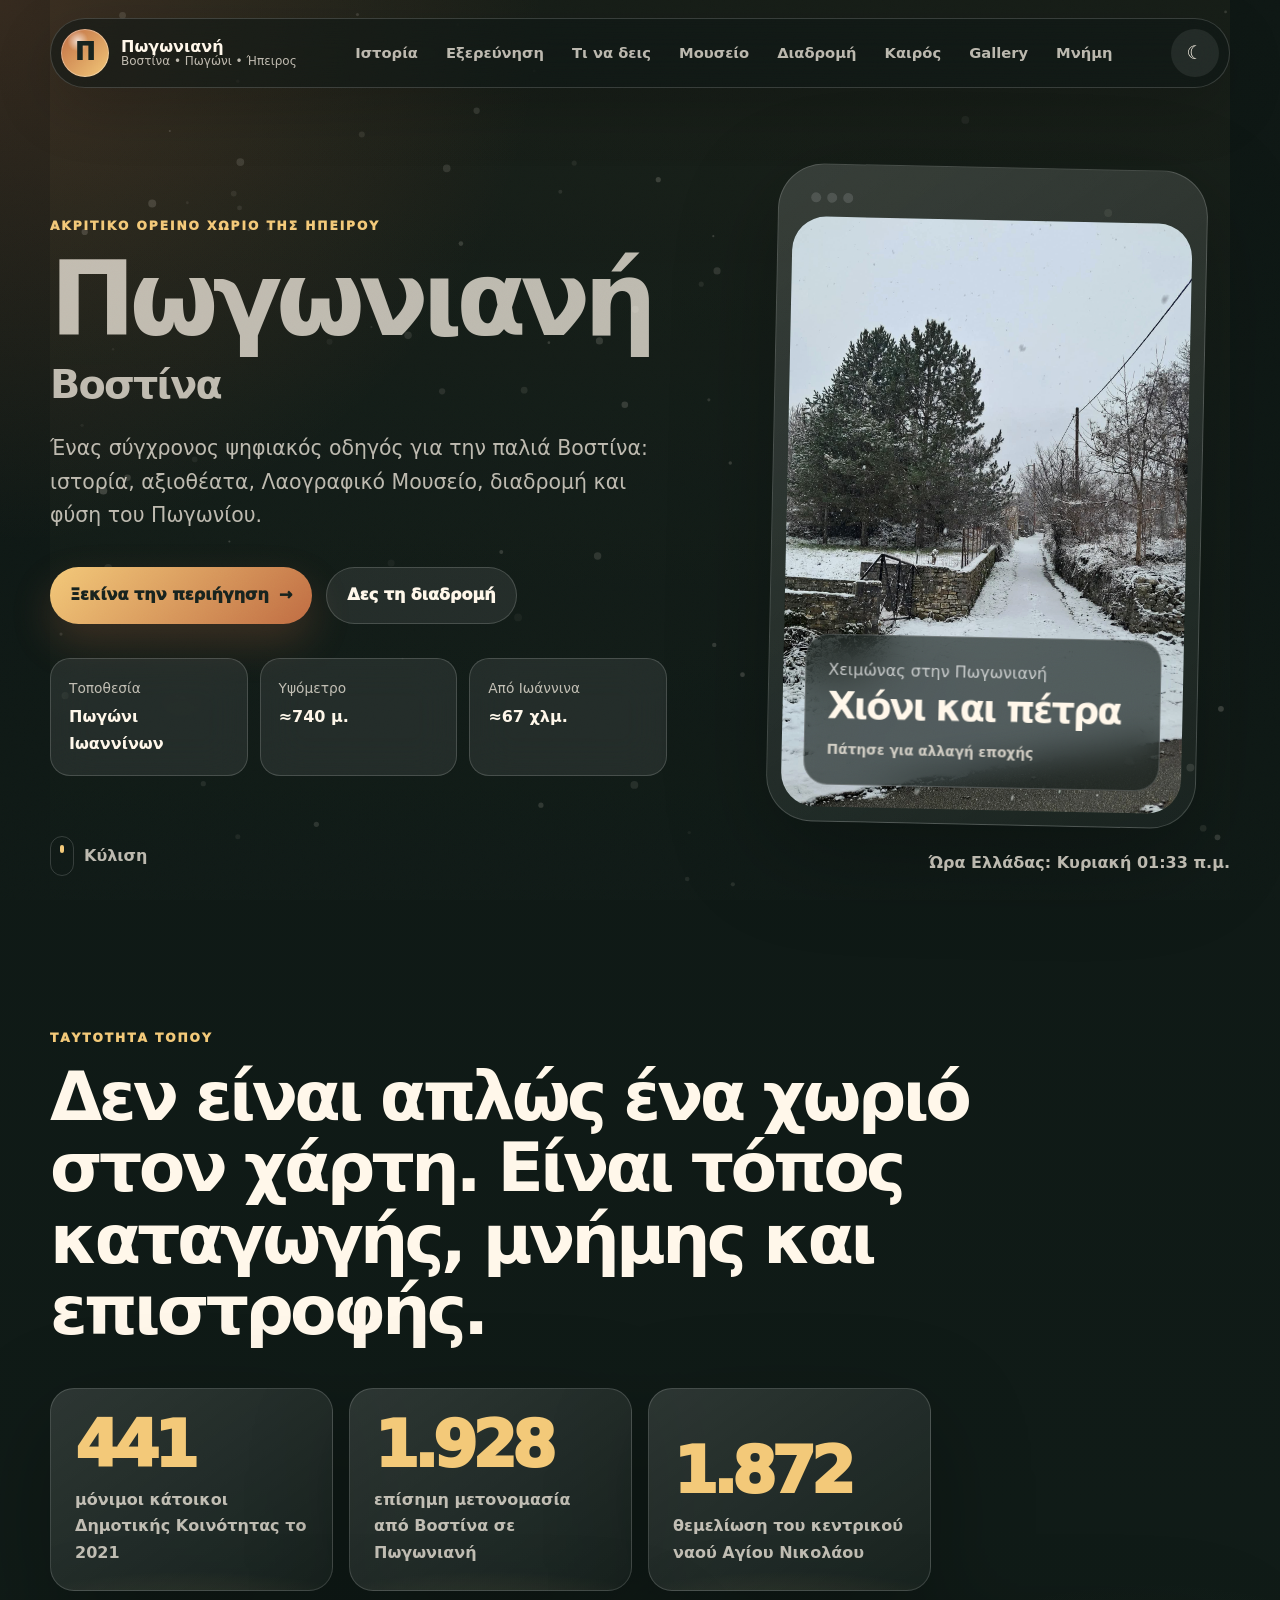
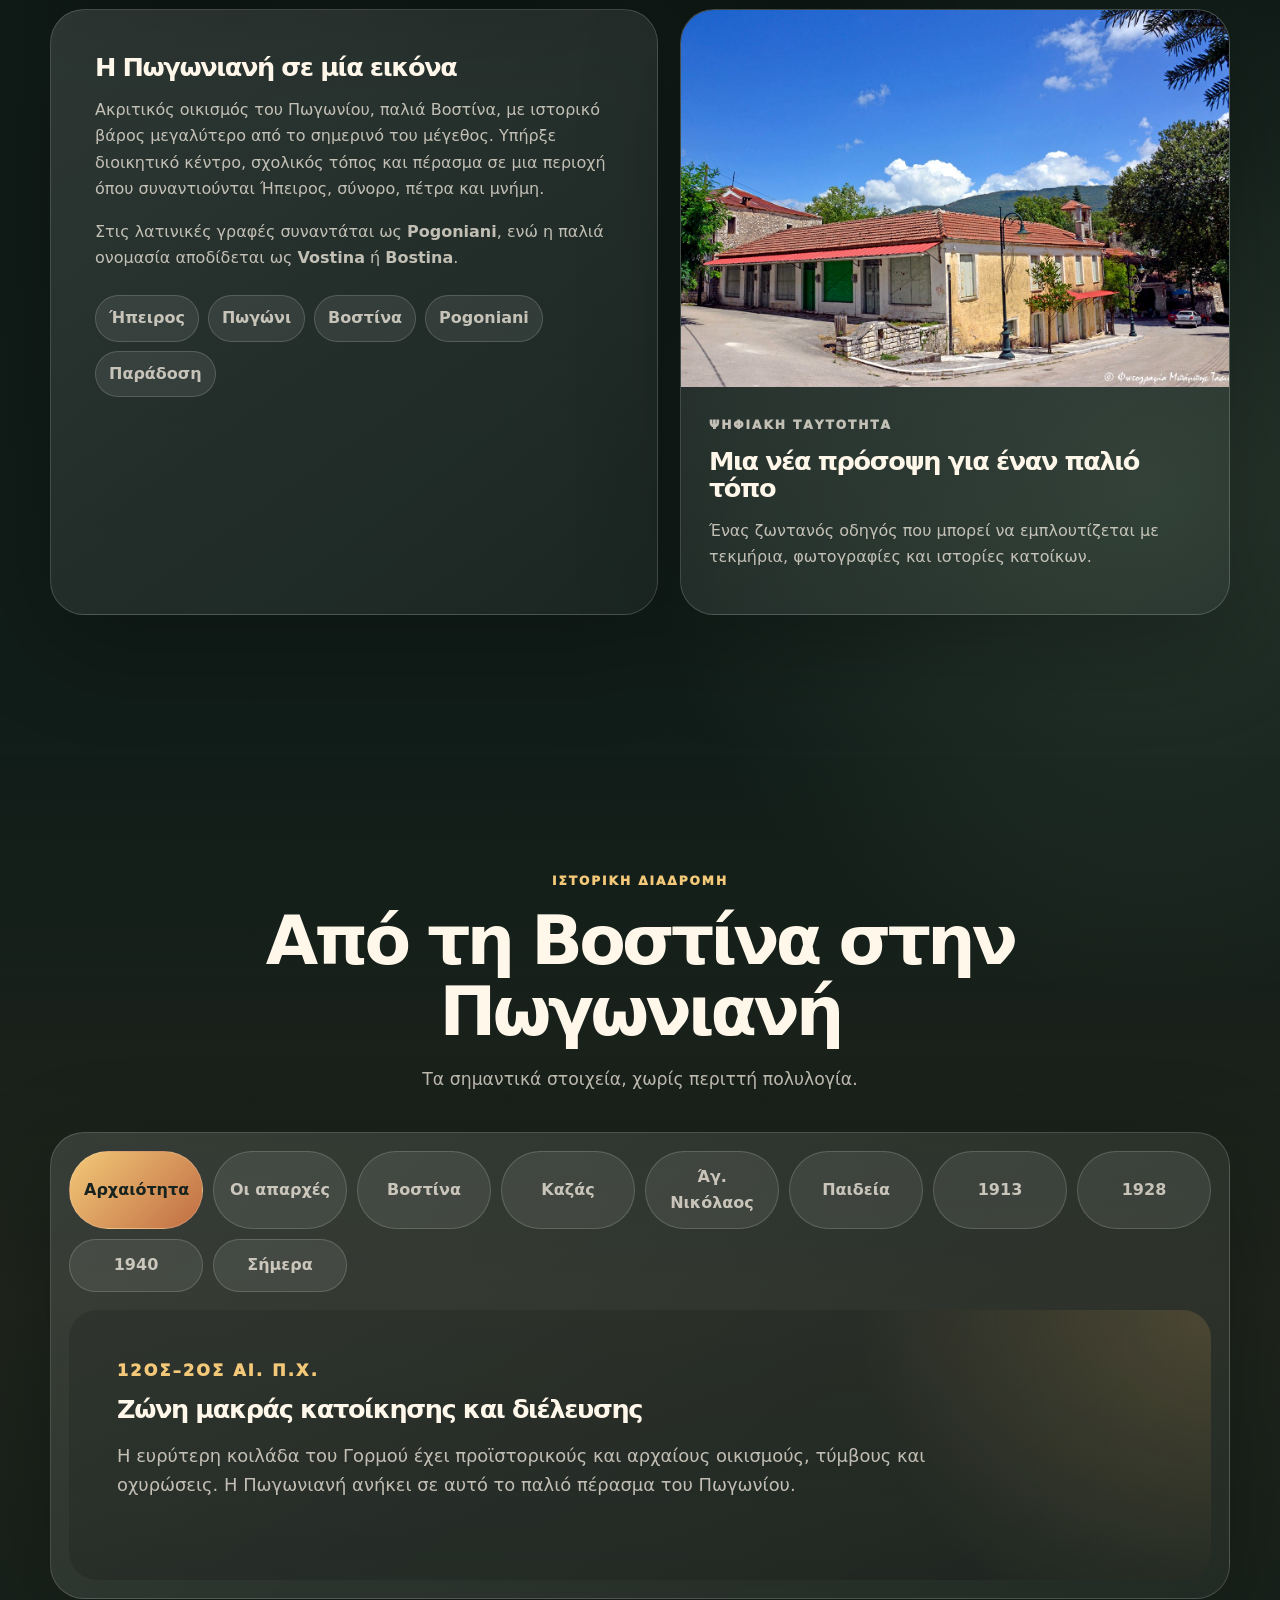
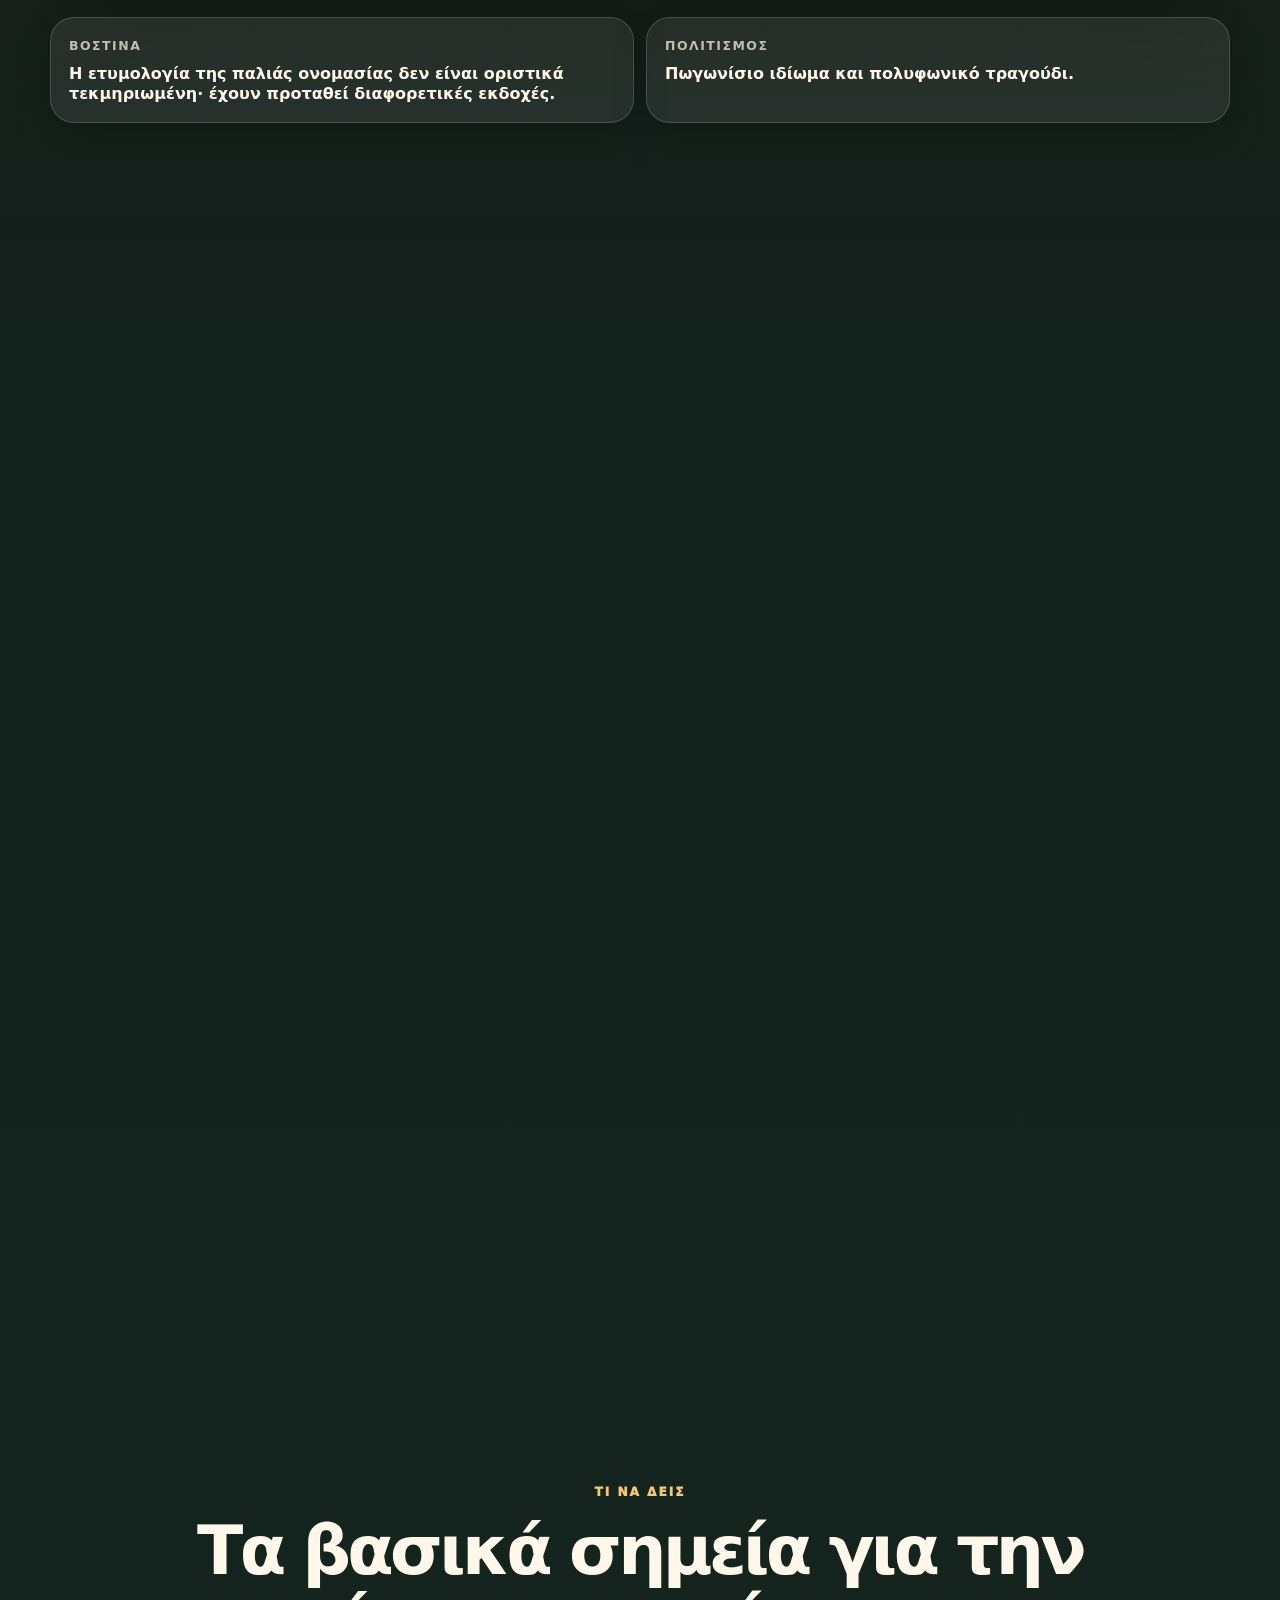
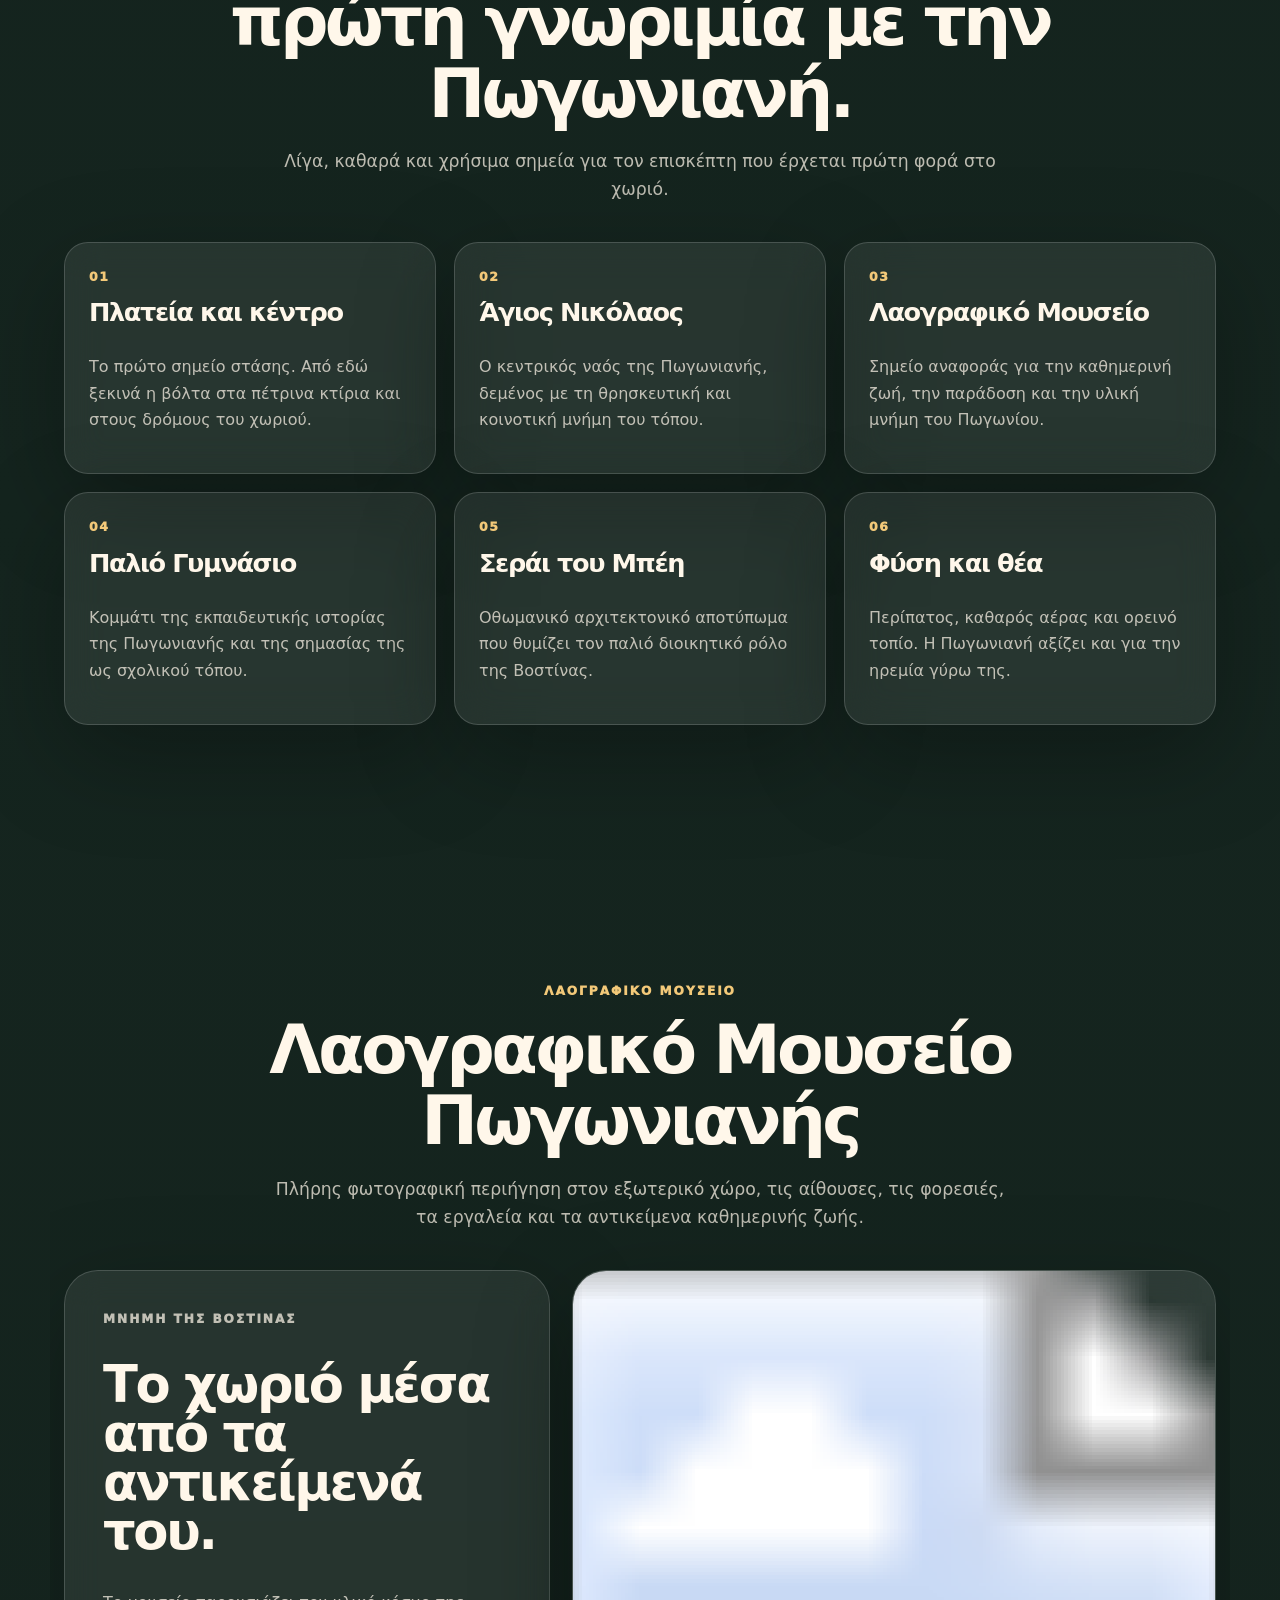
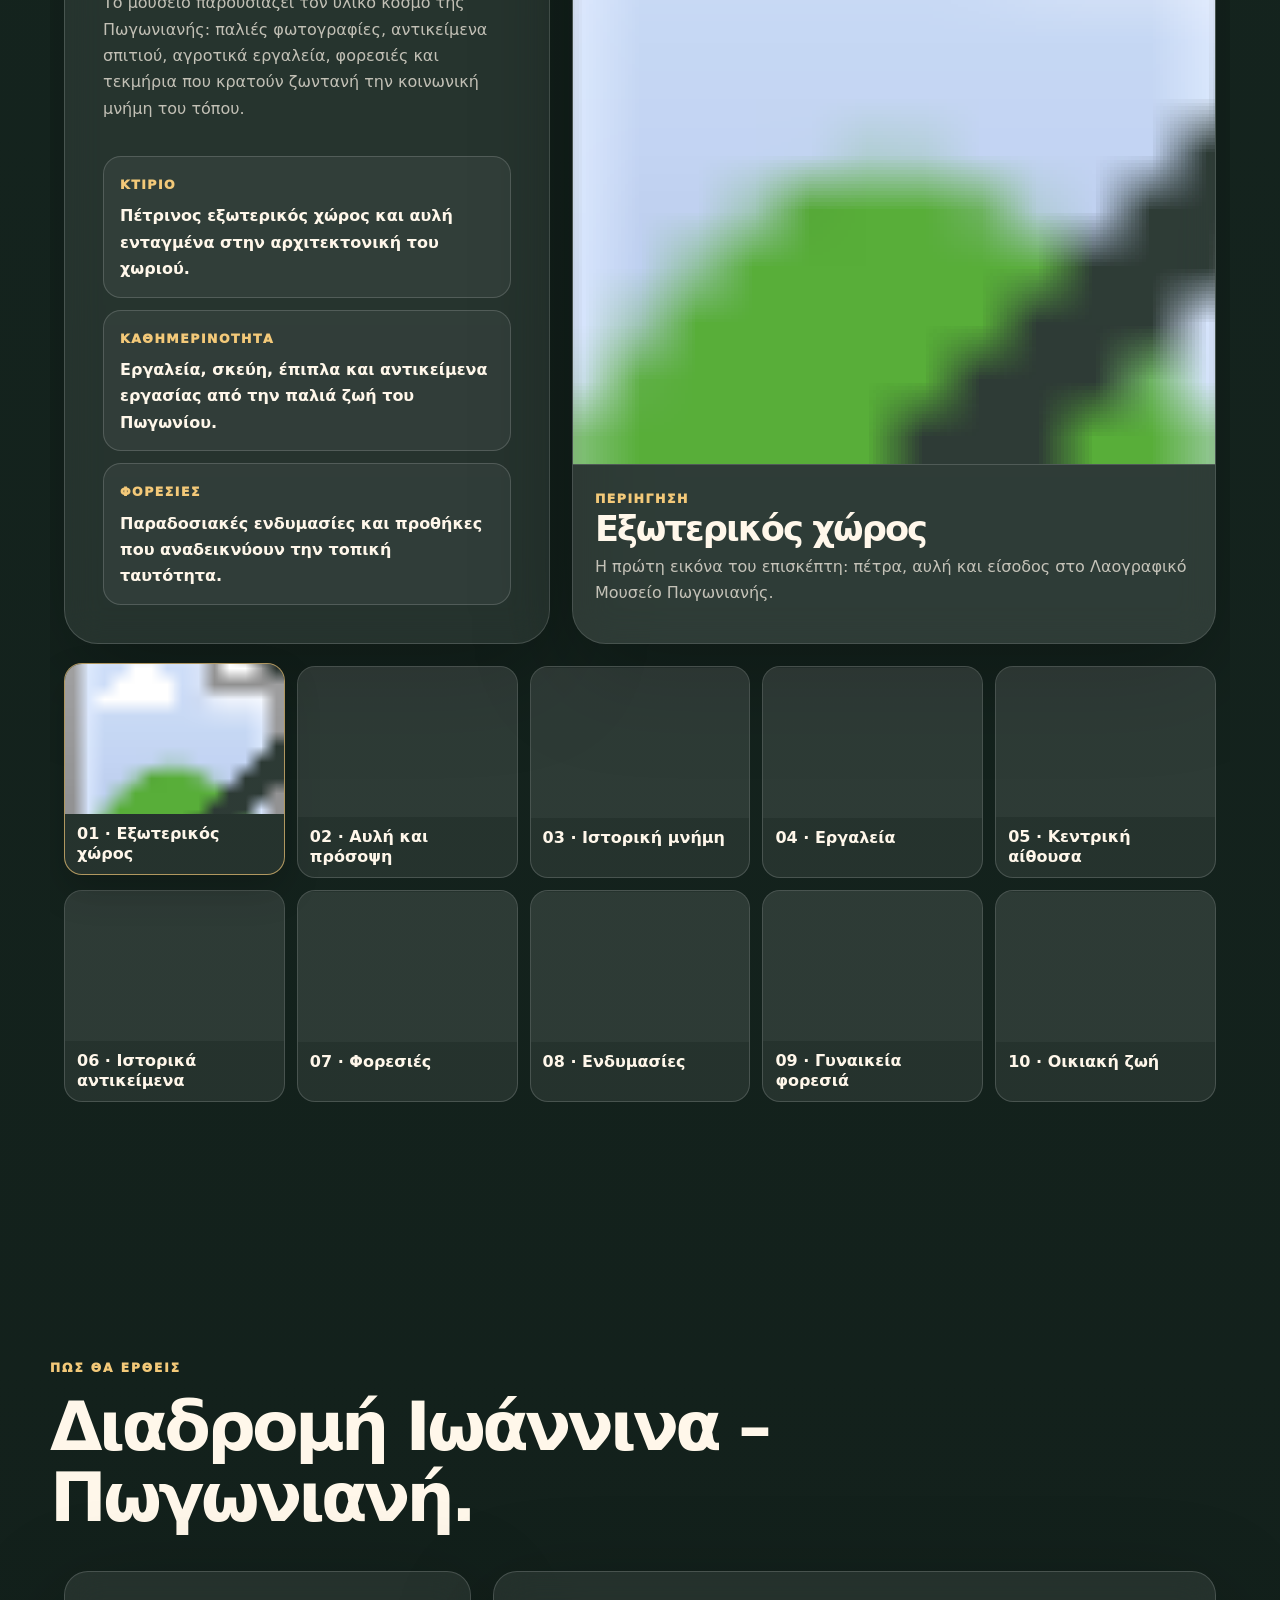
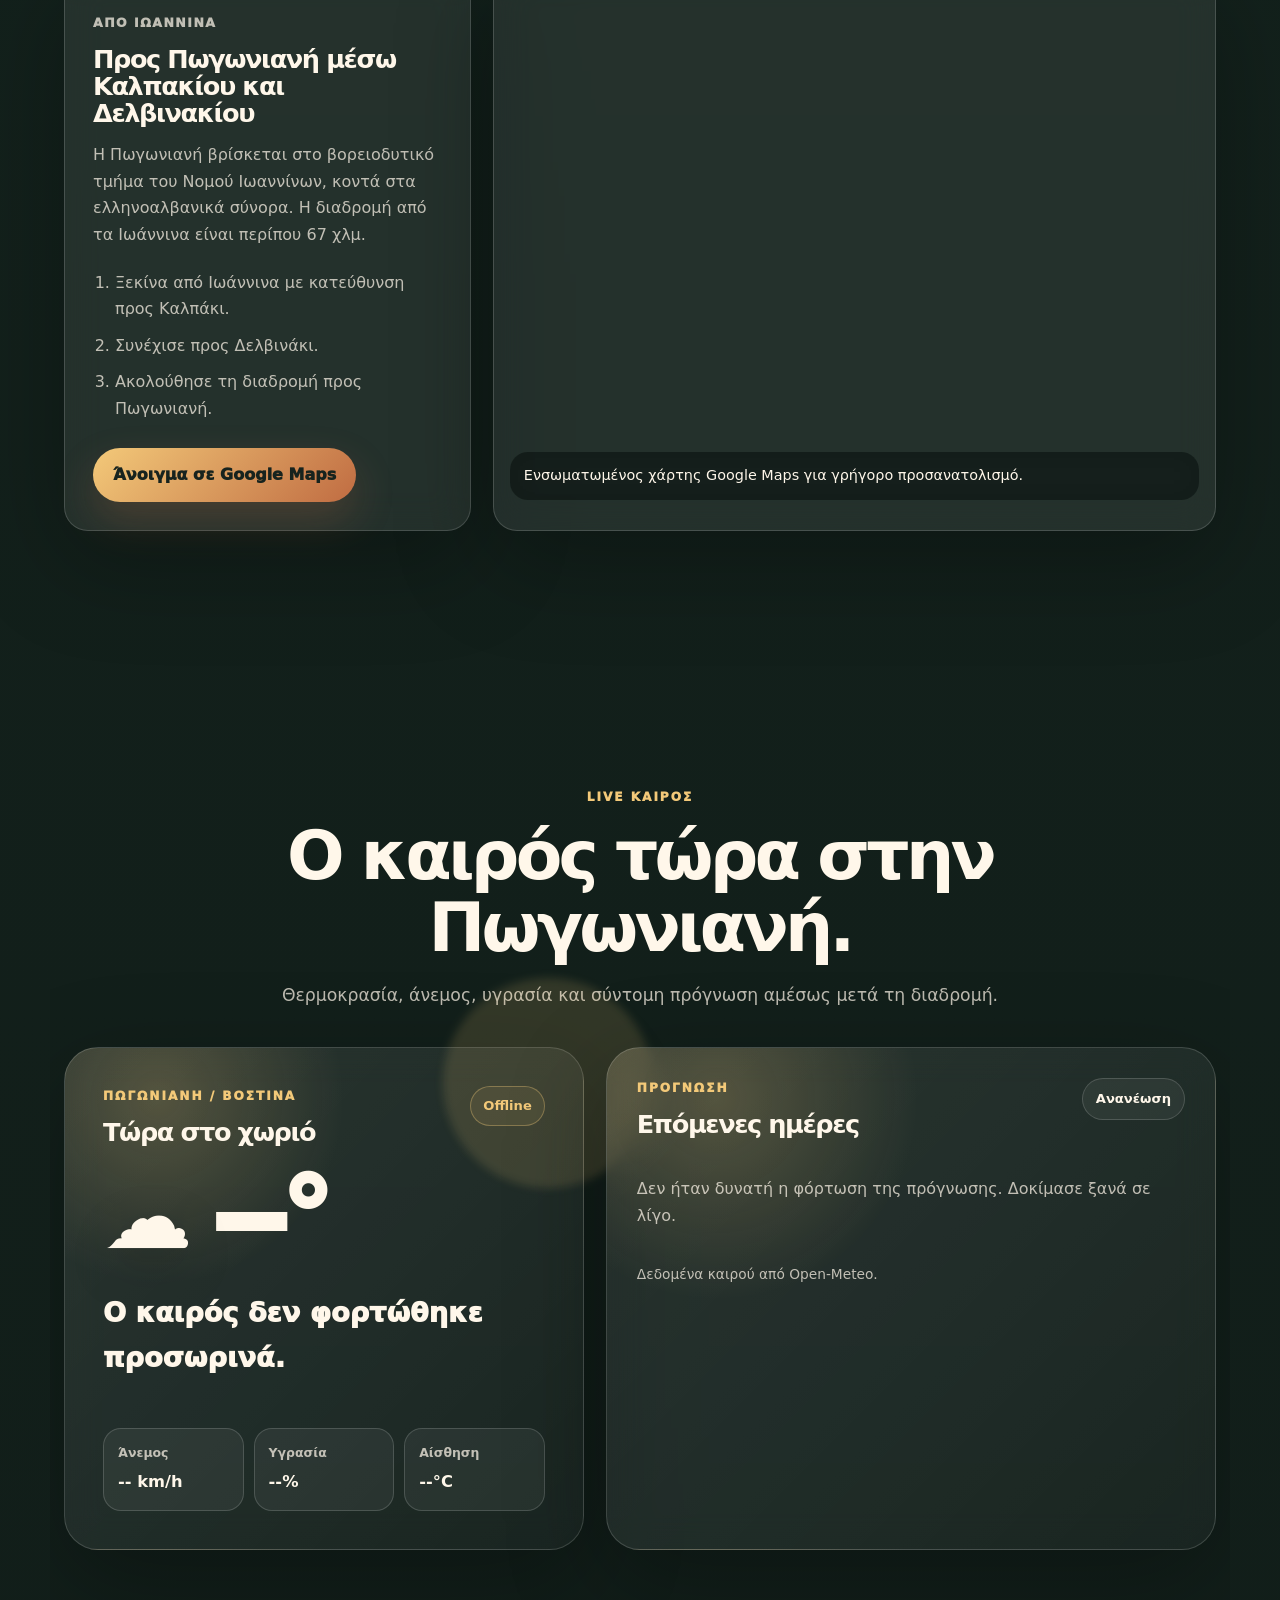
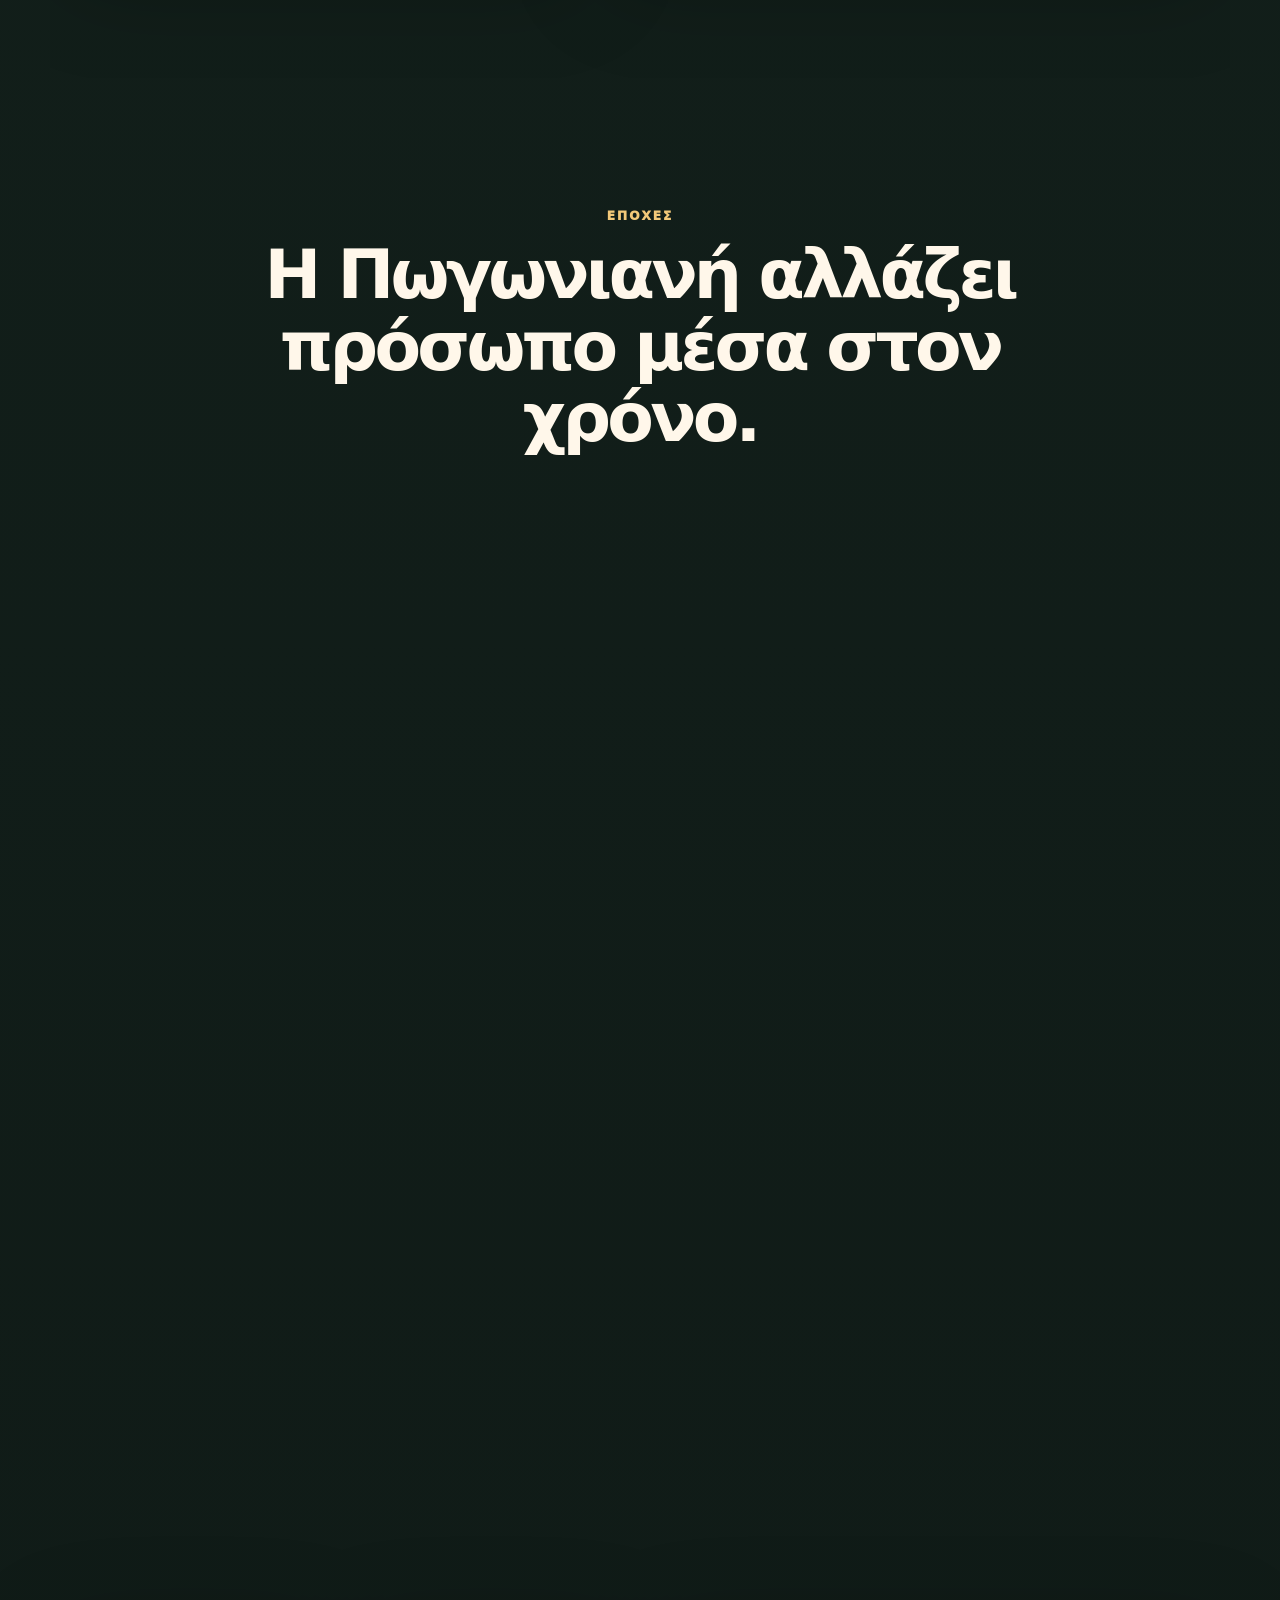
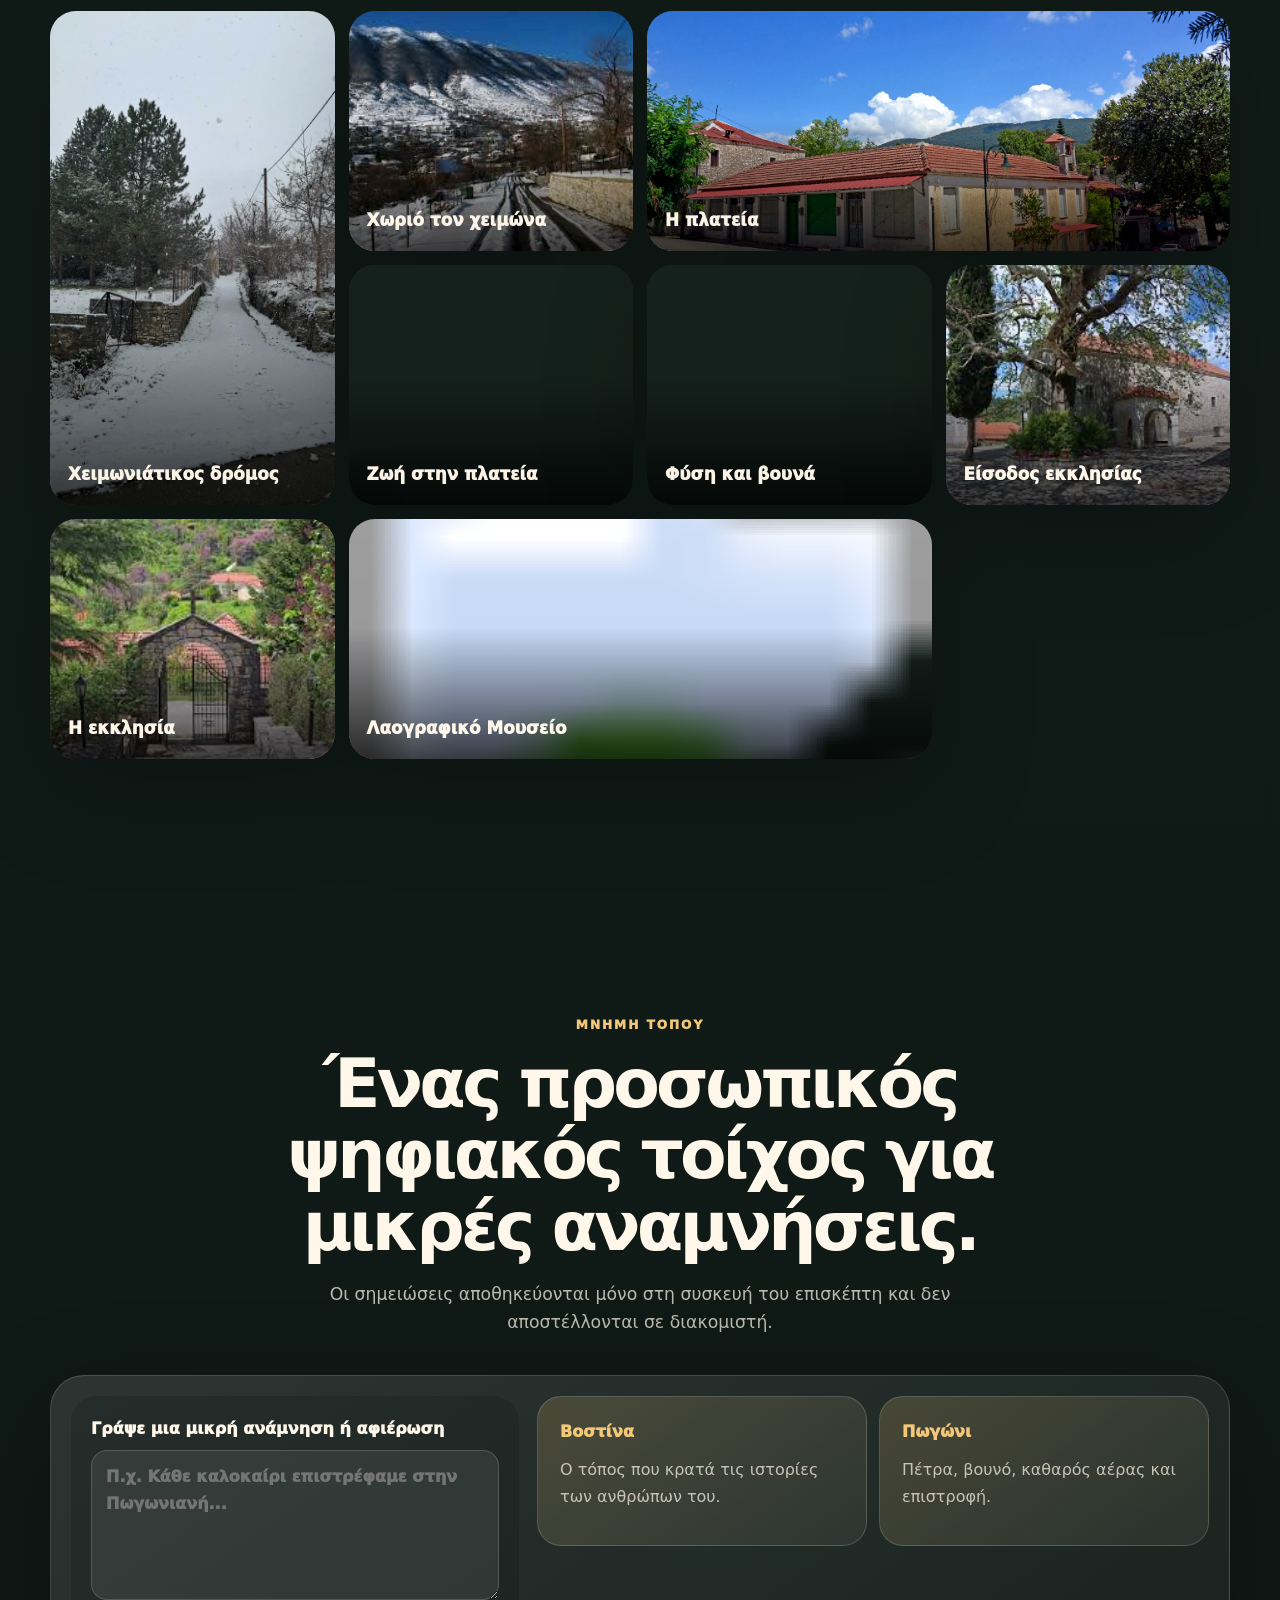
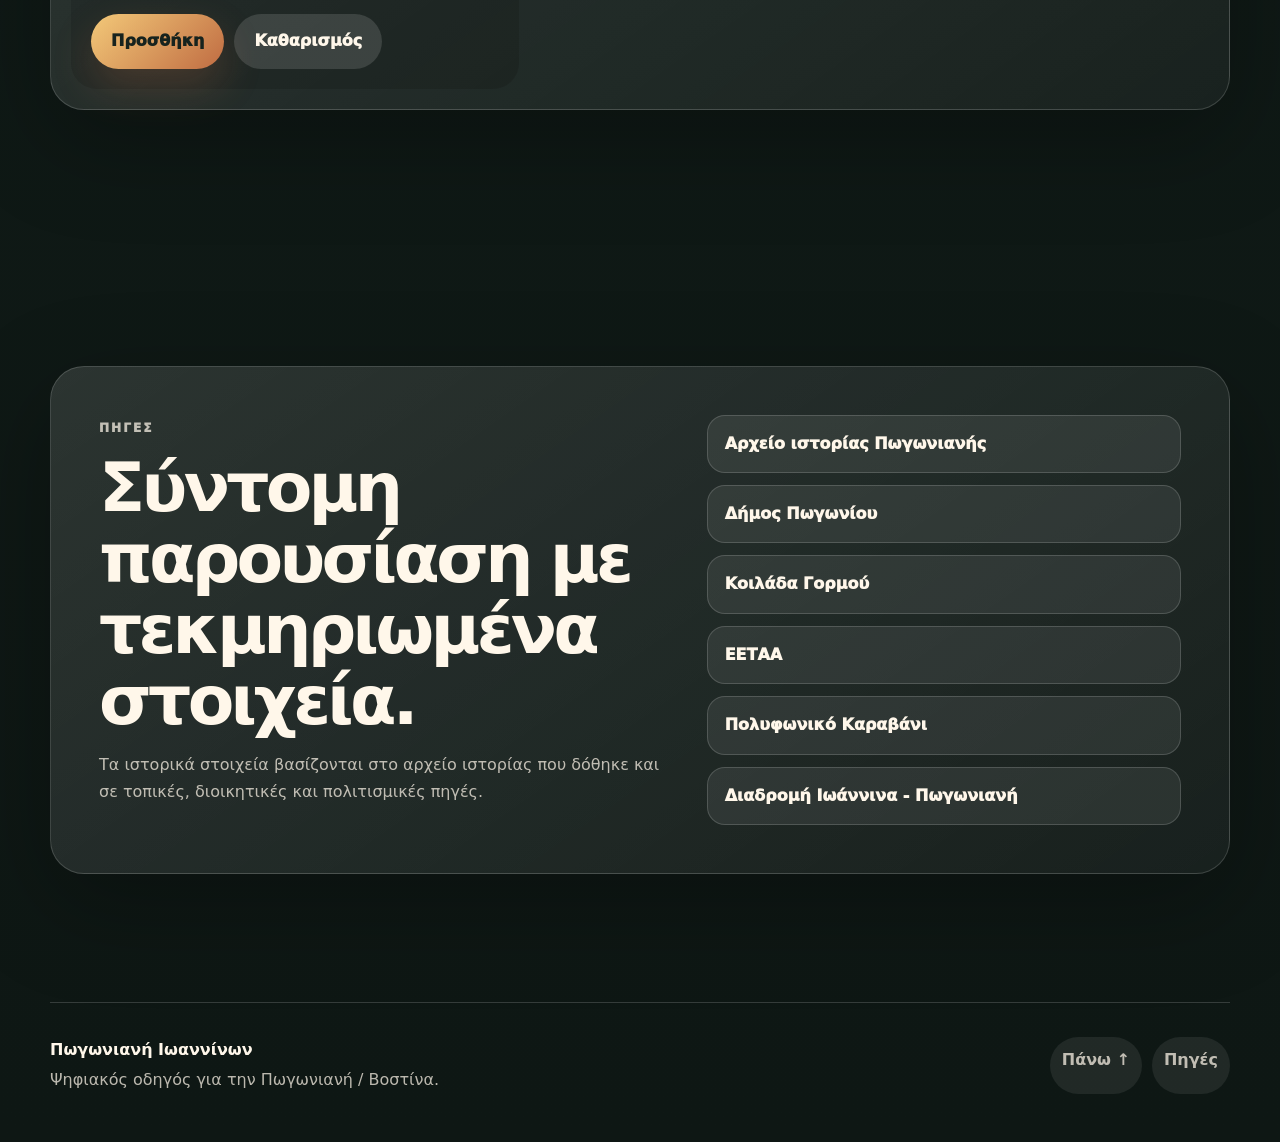
==== commit 850b2946: "Fix share metadata, SEO facts and homepage markup" ====
--- a/index.html
+++ b/index.html
@@ -4,7 +4,7 @@
   <meta charset="UTF-8" />
   <meta name="viewport" content="width=device-width, initial-scale=1.0" />
 
-  <title>Πωγωνιανή / Βοστίνα (Pogoniani, Vostina, Bostina) | Ψηφιακός οδηγός</title>
+  <title>Πωγωνιανή / Βοστίνα (Pogoniani, Vostina, Bostina)</title>
   <meta name="description" content="Ψηφιακός οδηγός για την Πωγωνιανή Ιωαννίνων, την παλιά Βοστίνα: ιστορία, αξιοθέατα, Λαογραφικό Μουσείο, διαδρομή από Ιωάννινα, ζωντανός καιρός και φωτογραφίες." />
   <meta name="robots" content="index, follow, max-image-preview:large, max-snippet:-1, max-video-preview:-1" />
   <meta name="theme-color" content="#16251f" />
@@ -17,15 +17,16 @@
   <link rel="preload" as="image" href="assets/photos/winter-path.jpg" fetchpriority="high" />
   <link rel="preconnect" href="https://api.open-meteo.com" crossorigin />
 
-  <meta property="og:title" content="Πωγωνιανή / Βοστίνα — Ψηφιακός οδηγός" />
+  <meta property="og:title" content="Πωγωνιανή / Βοστίνα" />
   <meta property="og:description" content="Γνώρισε την Πωγωνιανή μέσα από την ιστορία, τα αξιοθέατα, το Λαογραφικό Μουσείο, τη διαδρομή και τον ζωντανό καιρό." />
   <meta property="og:image" content="https://pogoniani.gr/assets/photos/square-main.jpg" />
+  <meta property="og:image:alt" content="Η Πωγωνιανή Ιωαννίνων" />
   <meta property="og:url" content="https://pogoniani.gr/" />
   <meta property="og:type" content="website" />
   <meta property="og:locale" content="el_GR" />
   <meta property="og:site_name" content="Πωγωνιανή / Βοστίνα" />
   <meta name="twitter:card" content="summary_large_image" />
-  <meta name="twitter:title" content="Πωγωνιανή / Βοστίνα — Ψηφιακός οδηγός" />
+  <meta name="twitter:title" content="Πωγωνιανή / Βοστίνα" />
   <meta name="twitter:description" content="Ιστορία, αξιοθέατα, Λαογραφικό Μουσείο, διαδρομή, καιρός και φωτογραφίες από την Πωγωνιανή." />
   <meta name="twitter:image" content="https://pogoniani.gr/assets/photos/square-main.jpg" />
 
@@ -57,8 +58,8 @@
         },
         "geo": {
           "@type": "GeoCoordinates",
-          "latitude": 40.005,
-          "longitude": 20.334
+          "latitude": 40.004392,
+          "longitude": 20.42283
         },
         "containedInPlace": {
           "@type": "AdministrativeArea",
@@ -121,7 +122,7 @@
         <p class="eyebrow">Ακριτικό ορεινό χωριό της Ηπείρου</p>
         <h1 class="hero-title">
           <span class="hero-title-main">Πωγωνιανή</span>
-          <span class="hero-title-sub">Πωγωνιανή / Βοστίνα</span>
+          <span class="hero-title-sub">Βοστίνα</span>
         </h1>
         <p class="hero-lead">
           Ένας σύγχρονος ψηφιακός οδηγός για την παλιά Βοστίνα:
@@ -187,15 +188,15 @@
 
       <div class="stat-grid">
         <article class="stat-card reveal" data-counter="441">
-          <span class="stat-number">0</span>
+          <span class="stat-number">441</span>
           <span class="stat-label">μόνιμοι κάτοικοι Δημοτικής Κοινότητας το 2021</span>
         </article>
         <article class="stat-card reveal delay-2" data-counter="1928">
-          <span class="stat-number">0</span>
+          <span class="stat-number">1928</span>
           <span class="stat-label">επίσημη μετονομασία από Βοστίνα σε Πωγωνιανή</span>
         </article>
         <article class="stat-card reveal delay-3" data-counter="1872">
-          <span class="stat-number">0</span>
+          <span class="stat-number">1872</span>
           <span class="stat-label">θεμελίωση του κεντρικού ναού Αγίου Νικολάου</span>
         </article>
       </div>
@@ -649,7 +650,7 @@
           <a target="_blank" rel="noopener" href="https://efaioa.gr/?page_id=1182">Κοιλάδα Γορμού</a>
           <a target="_blank" rel="noopener" href="https://eetaa.gr/eetaa/metaboles/oikmet_details.php?id=17778">ΕΕΤΑΑ</a>
           <a target="_blank" rel="noopener" href="https://polyphoniccaravan.gr/location/pogoniani/">Πολυφωνικό Καραβάνι</a>
-          <a target="_blank" rel="noopener" href="https://www.google.com/maps/dir/?api=1&amp;origin=%CE%99%CF%89%CE%AC%CE%BD%CE%BD%CE%B9%CE%BD%CE%B1&amp;destination=%CE%A0%CF%89%CE%B3%CF%89%CE%BD%CE%B9%CE%B1%CE%BD%CE%AE%20%CE%99%CF%89%CE%AC%CE%BD%CE%BD%CE%B9%CE%B1%CE%BD%CF%89%CE%BD&amp;travelmode=driving">Διαδρομή Ιωάννινα - Πωγωνιανή</a>
+          <a target="_blank" rel="noopener" href="https://www.google.com/maps/dir/?api=1&amp;origin=%CE%99%CF%89%CE%AC%CE%BD%CE%BD%CE%B9%CE%BD%CE%B1&amp;destination=%CE%A0%CF%89%CE%B3%CF%89%CE%BD%CE%B9%CE%B1%CE%BD%CE%AE%20%CE%99%CF%89%CE%AC%CE%BD%CE%B9%CE%B1%CE%BD%CF%89%CE%BD&amp;travelmode=driving">Διαδρομή Ιωάννινα - Πωγωνιανή</a>
         </div>
       </div>
     </section>
@@ -675,6 +676,5 @@
   <script src="js/app.js"></script>
   <script src="js/hero-season.js"></script>
   <script src="js/features.js"></script>
-  <script src="js/map-museum-cta.js"></script>
 </body>
 </html>
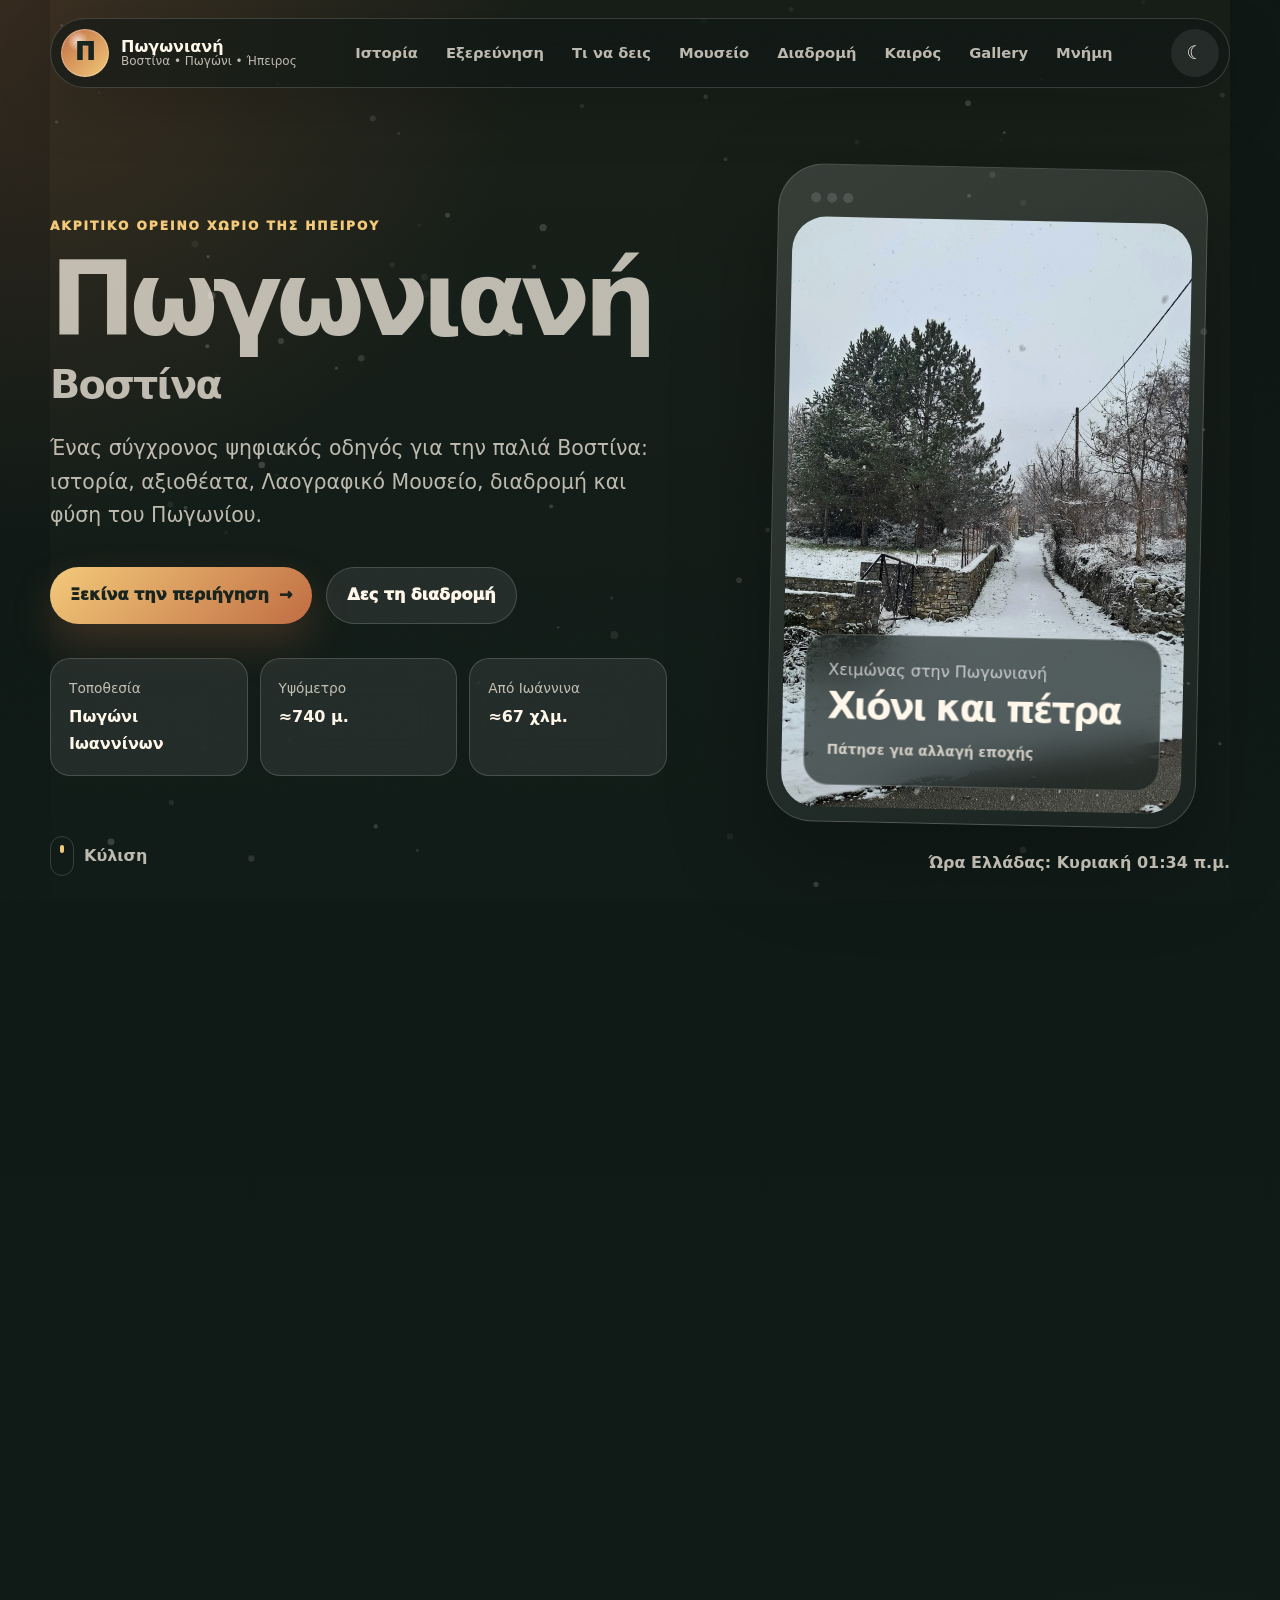
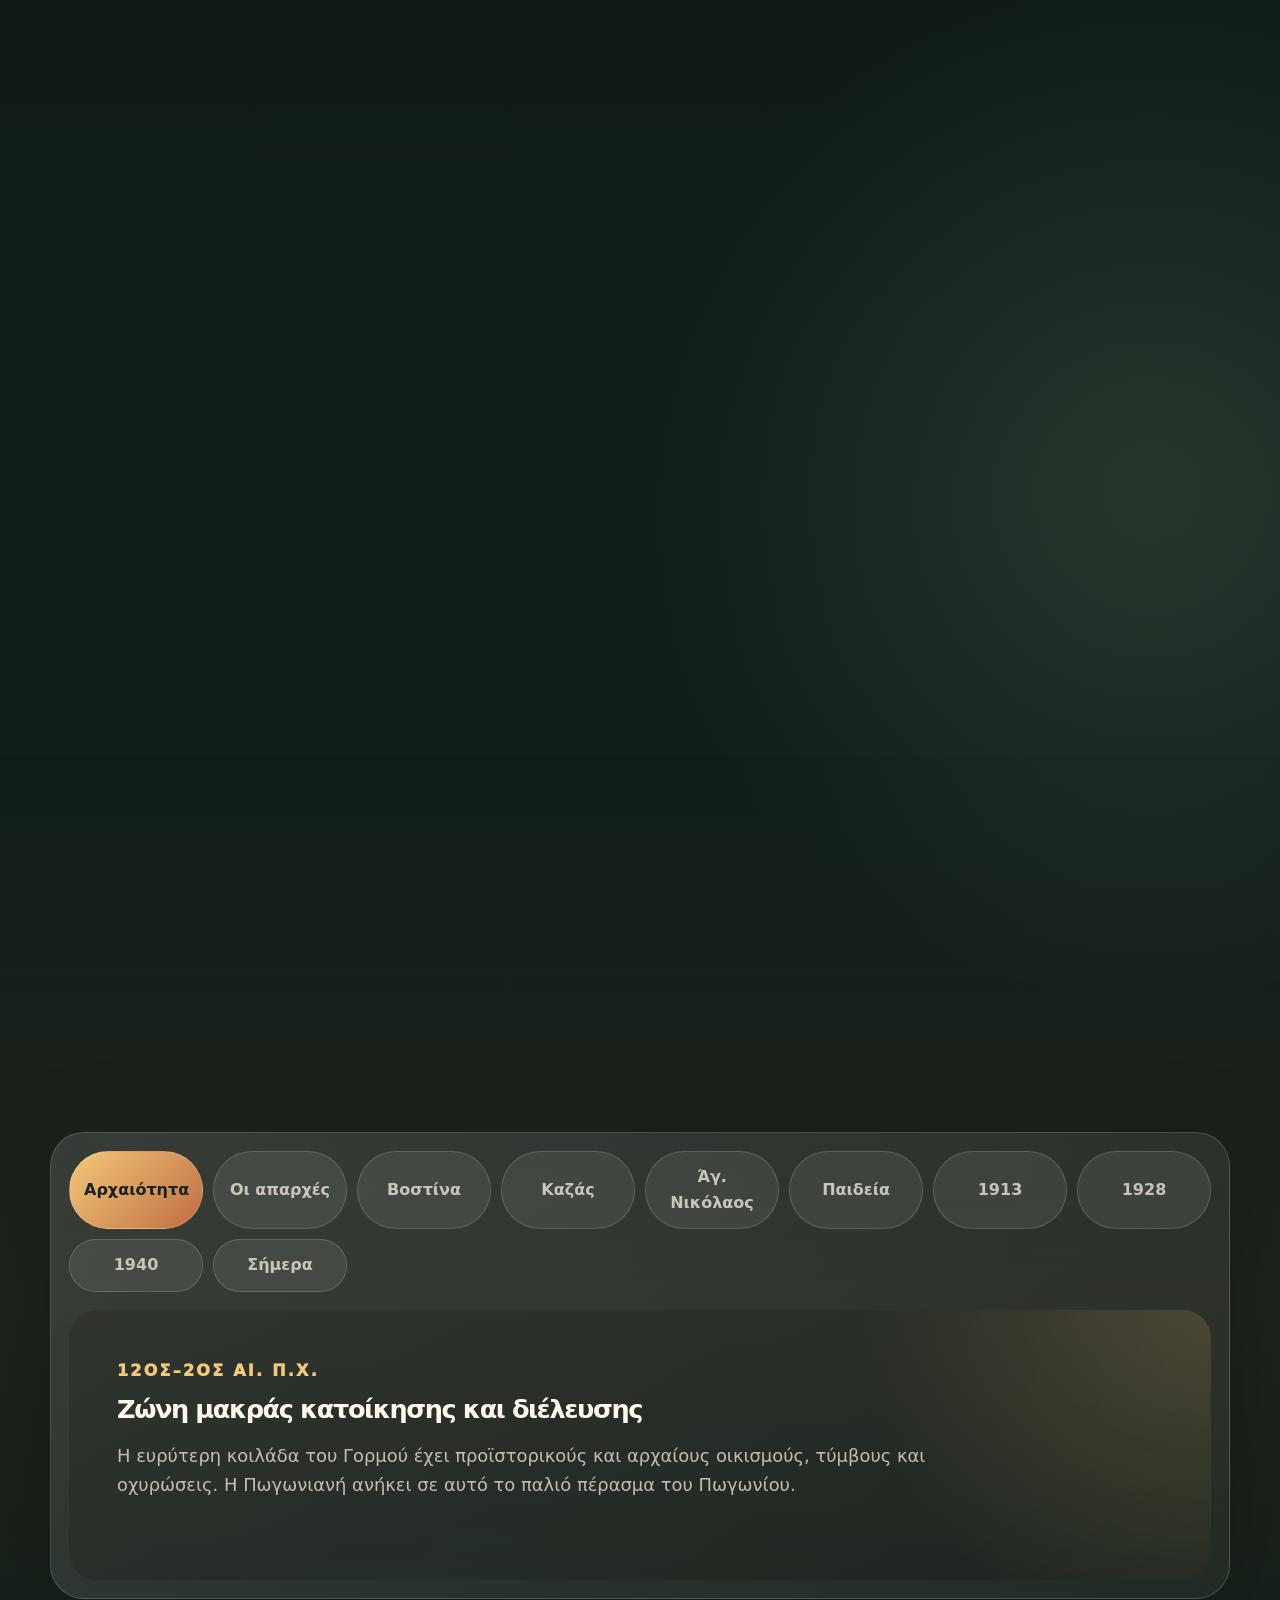
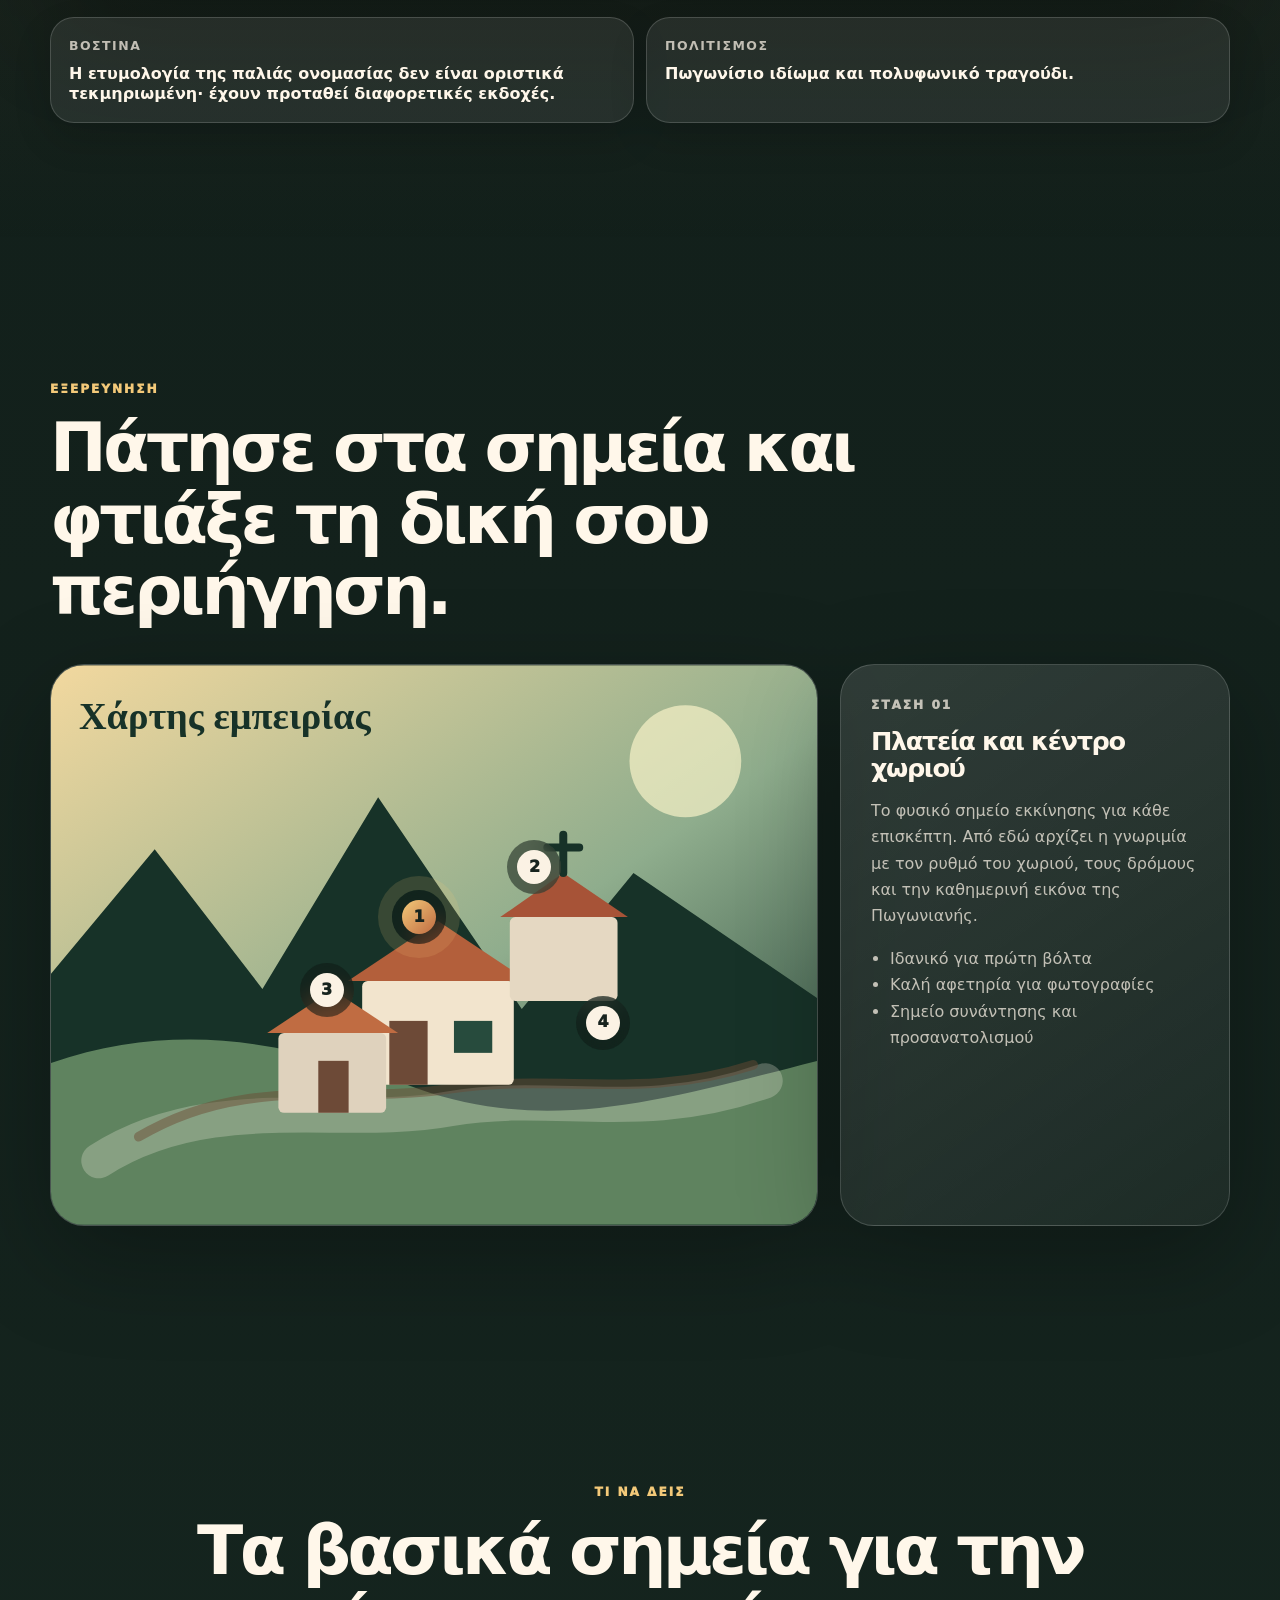
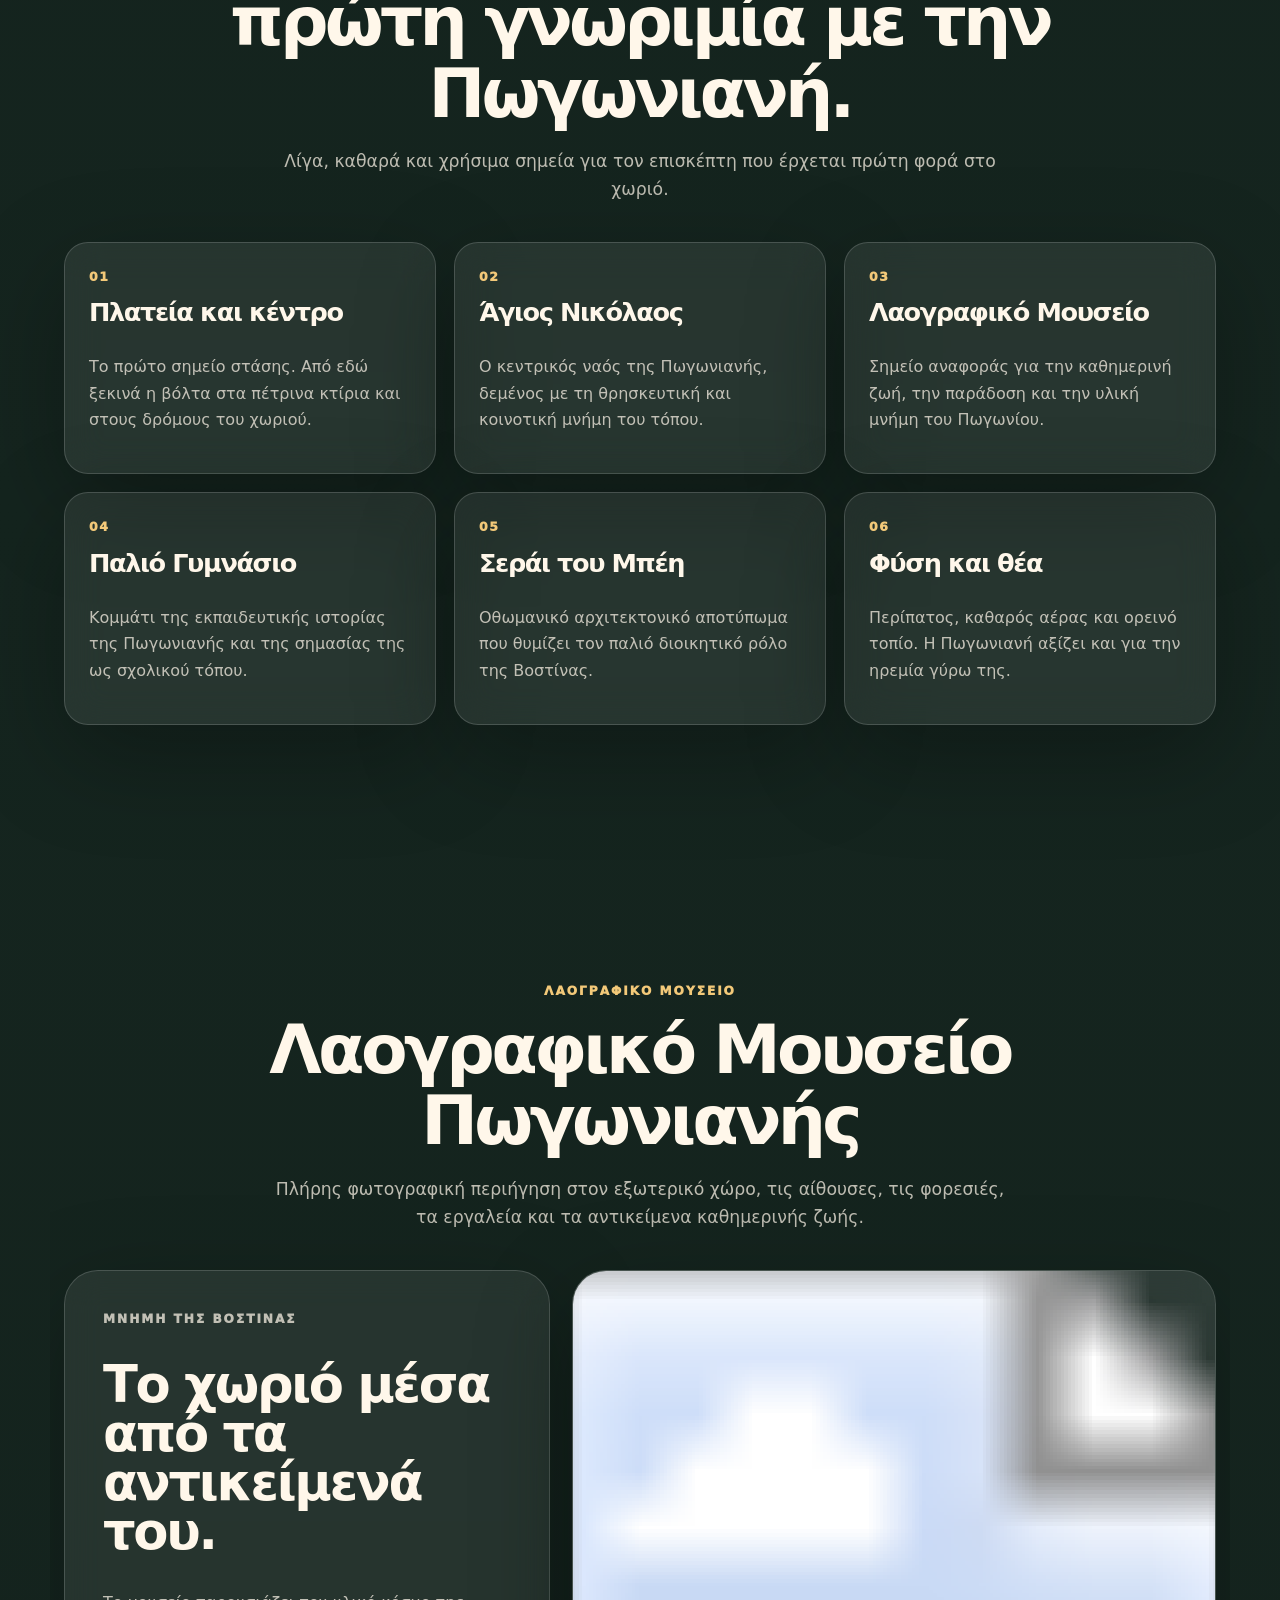
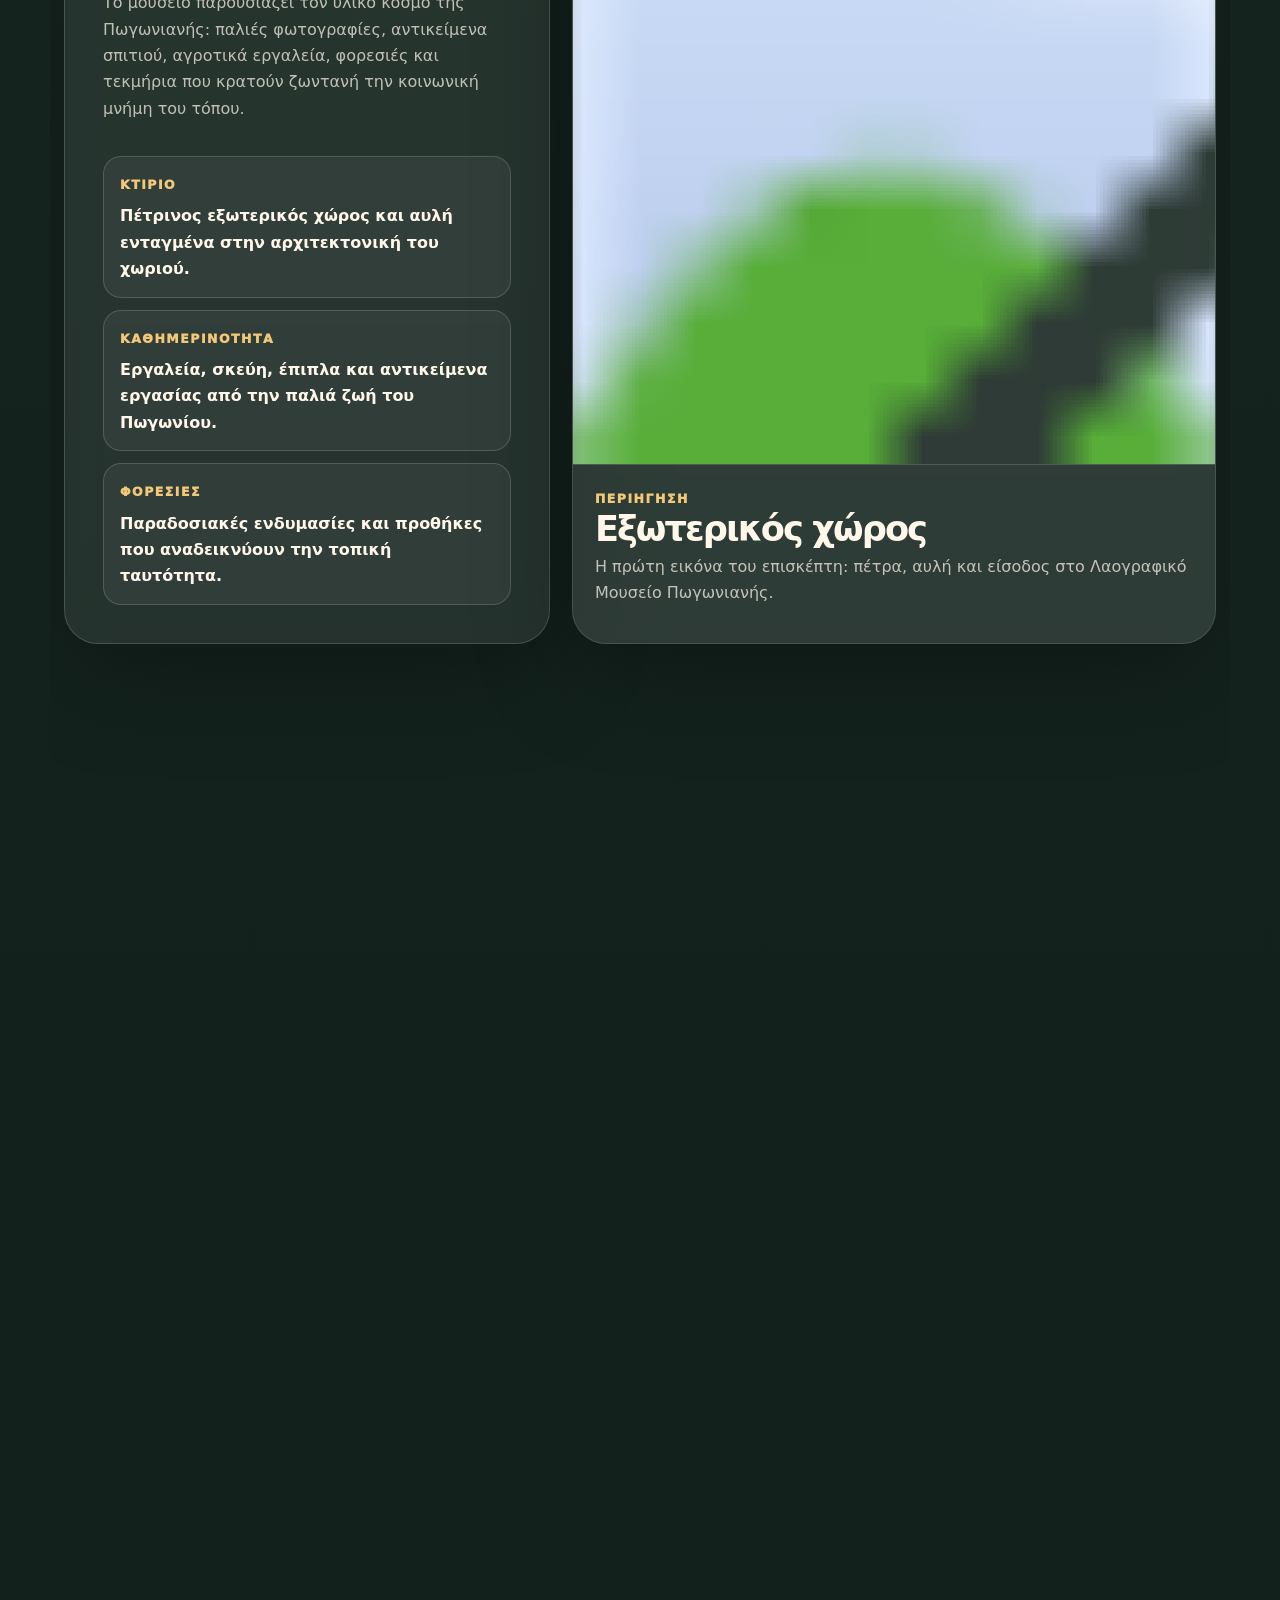
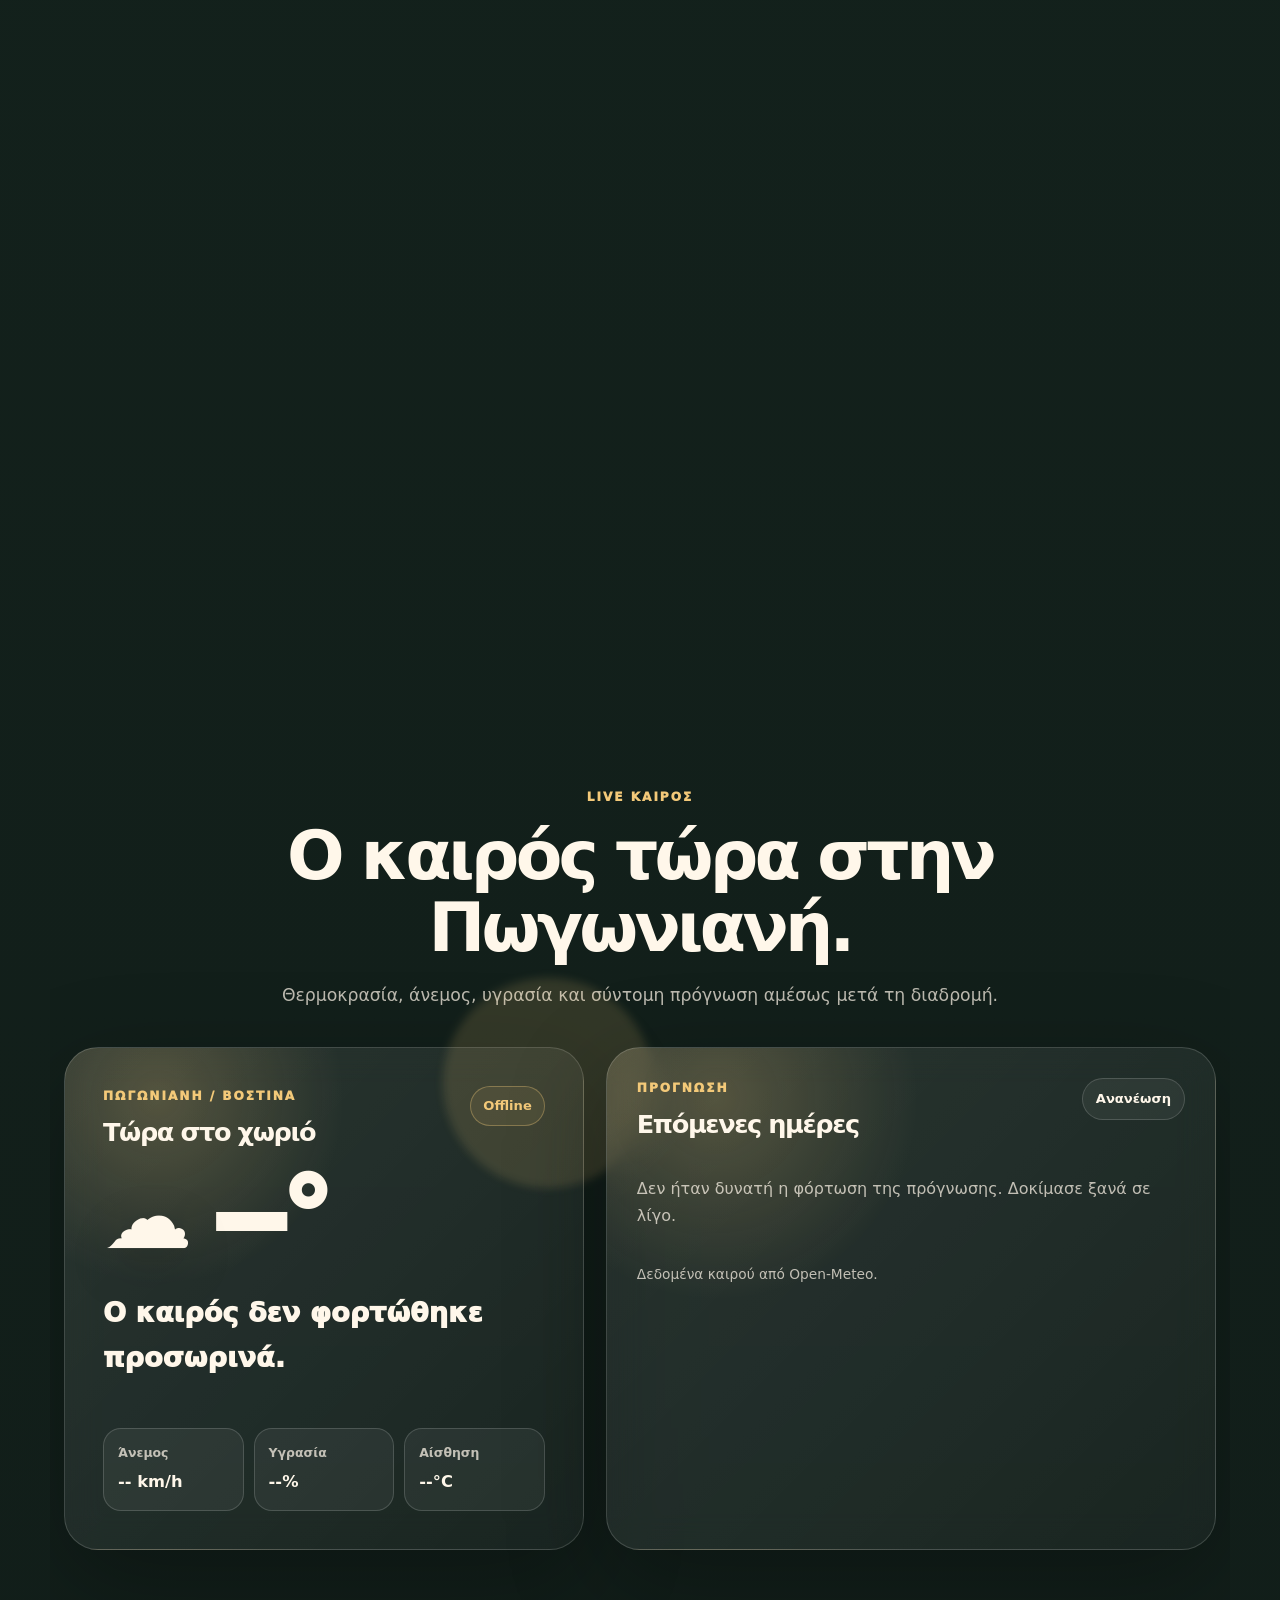
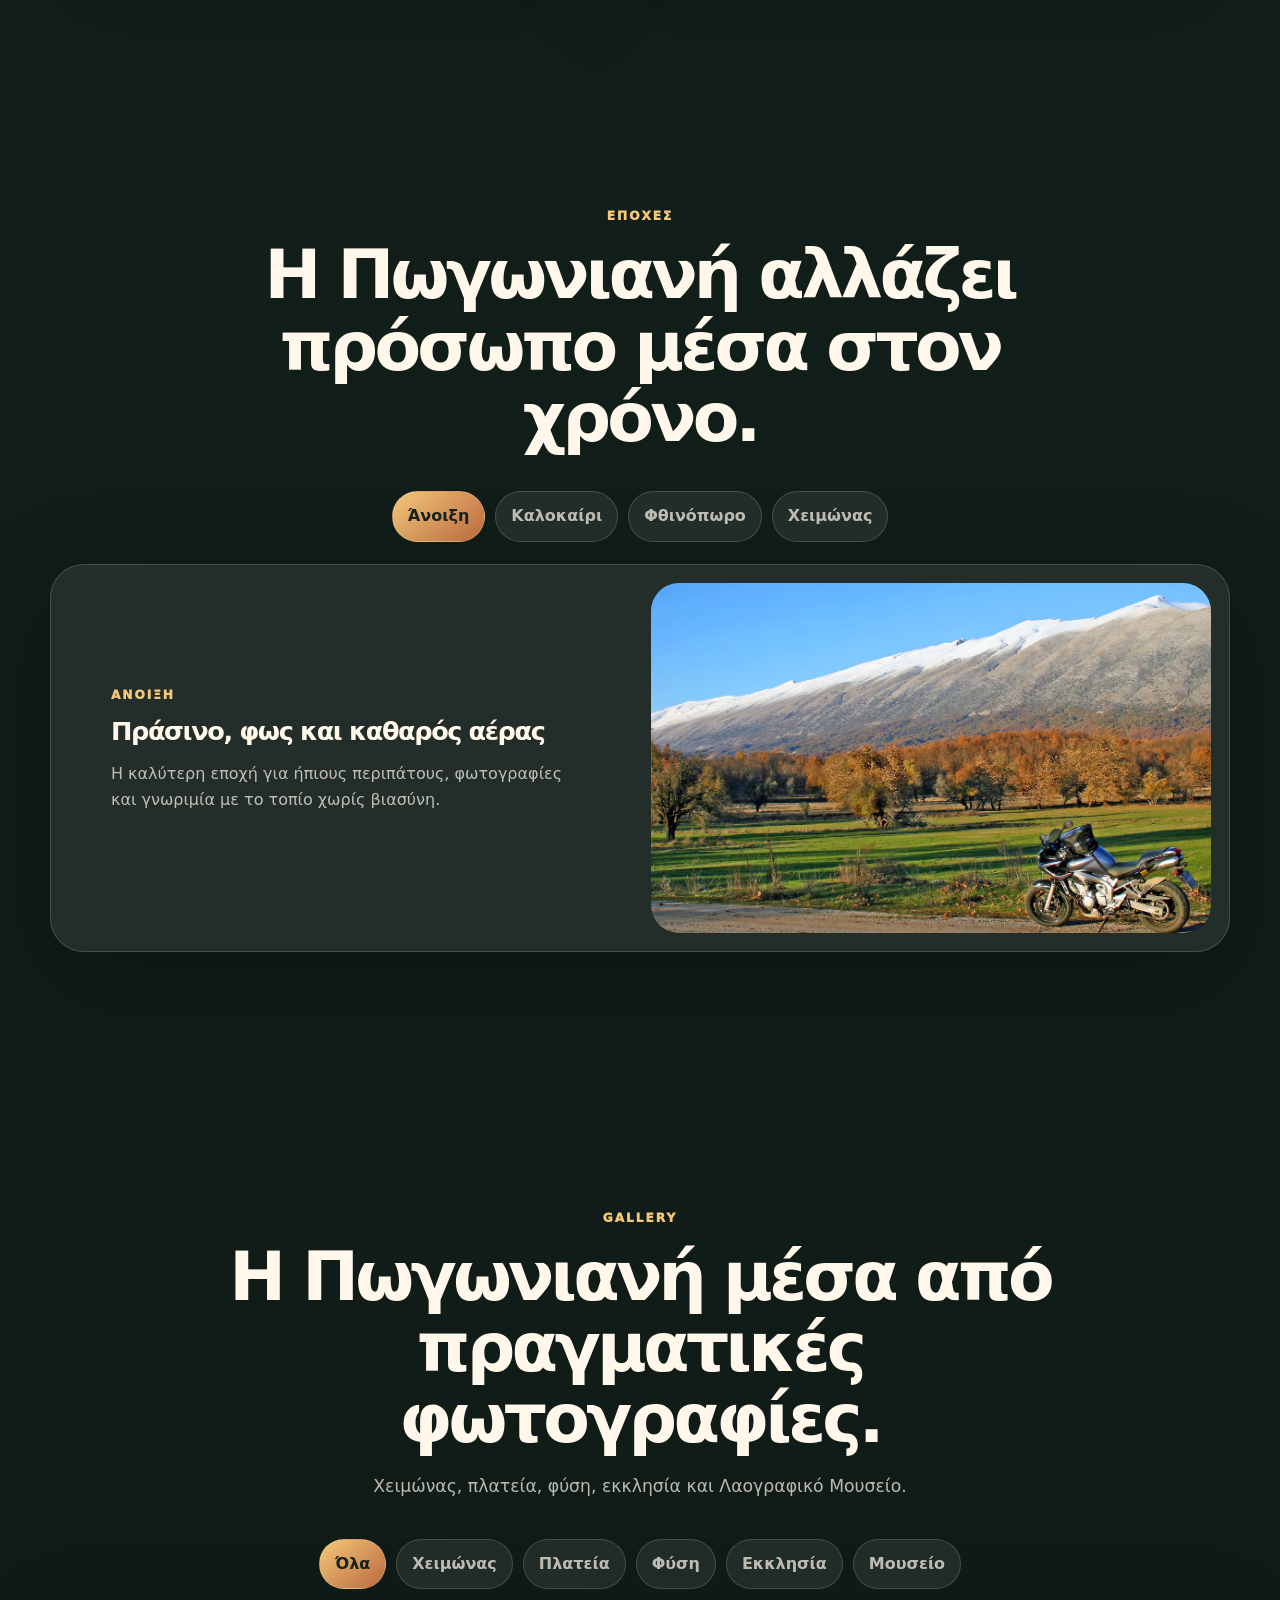
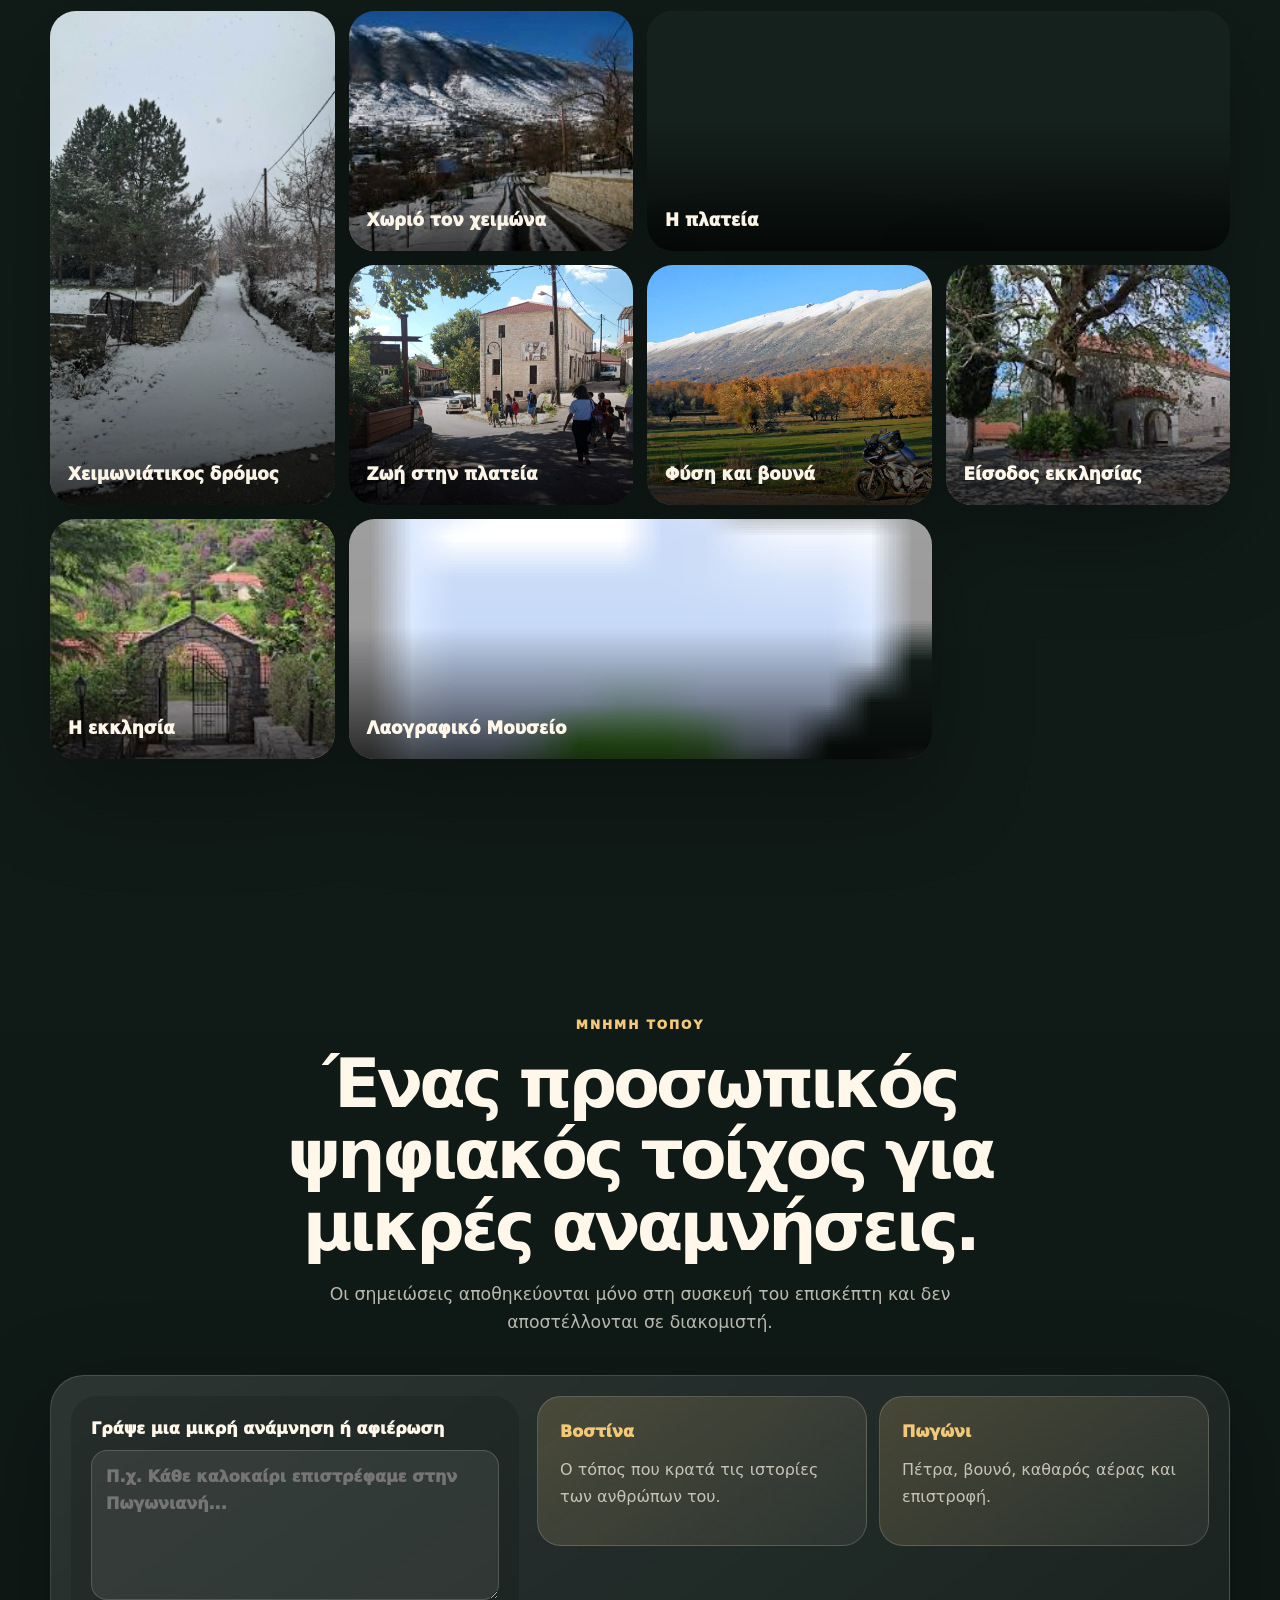
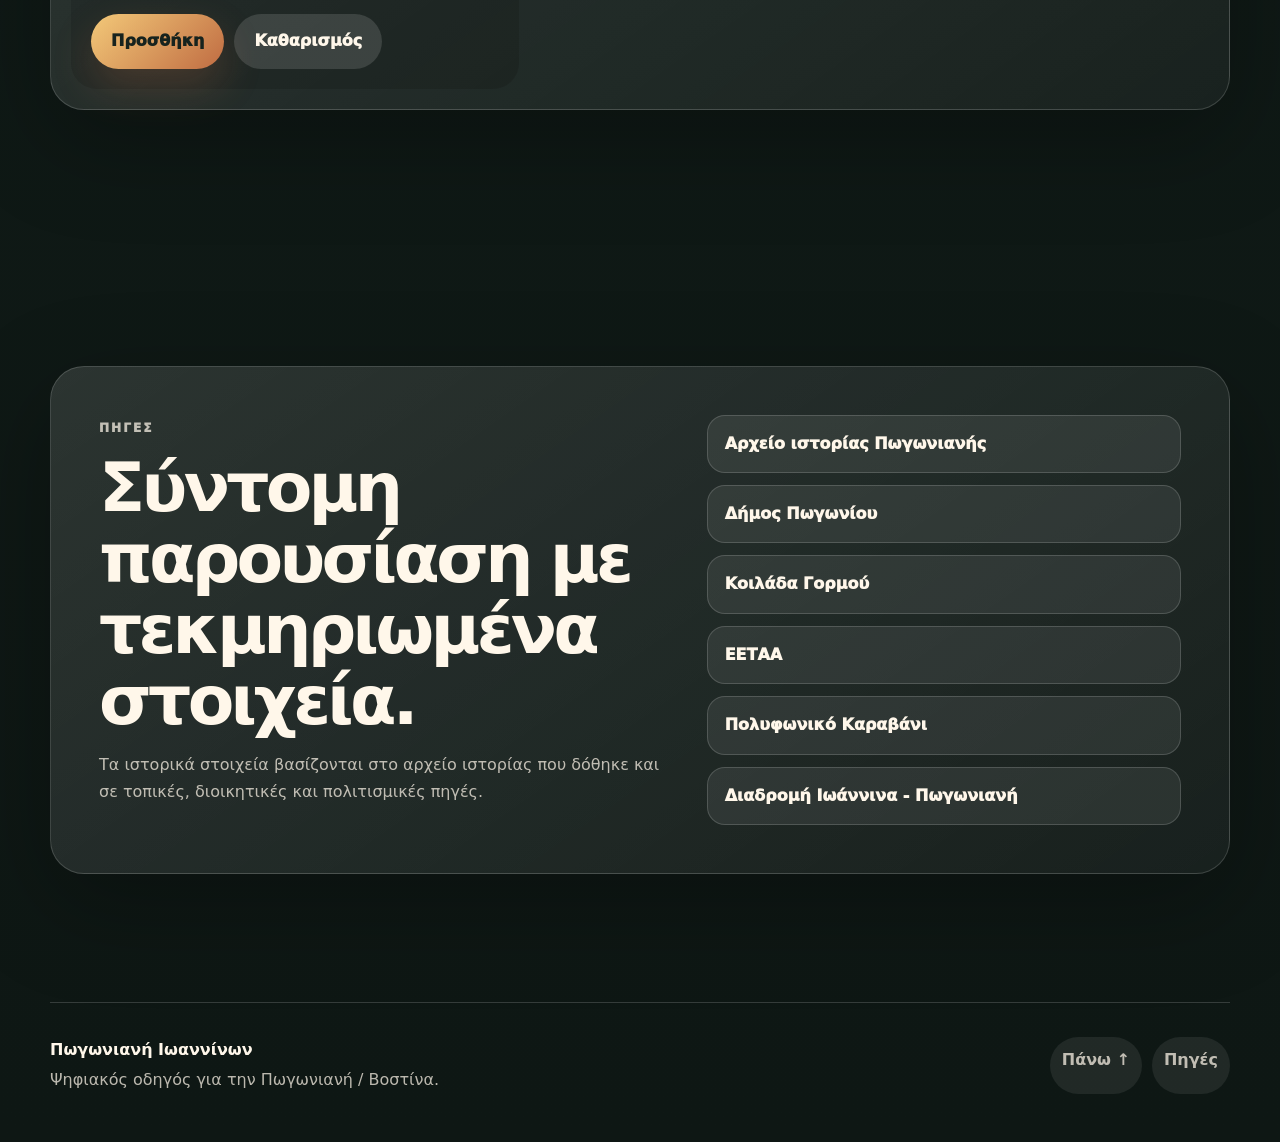
==== commit ab22cd22: "Update site title to Η ιστοσελίδα μας" ====
--- a/index.html
+++ b/index.html
@@ -4,7 +4,7 @@
   <meta charset="UTF-8" />
   <meta name="viewport" content="width=device-width, initial-scale=1.0" />
 
-  <title>Πωγωνιανή / Βοστίνα (Pogoniani, Vostina, Bostina)</title>
+  <title>Πωγωνιανή / Βοστίνα — Η ιστοσελίδα μας!</title>
   <meta name="description" content="Ψηφιακός οδηγός για την Πωγωνιανή Ιωαννίνων, την παλιά Βοστίνα: ιστορία, αξιοθέατα, Λαογραφικό Μουσείο, διαδρομή από Ιωάννινα, ζωντανός καιρός και φωτογραφίες." />
   <meta name="robots" content="index, follow, max-image-preview:large, max-snippet:-1, max-video-preview:-1" />
   <meta name="theme-color" content="#16251f" />
@@ -17,7 +17,7 @@
   <link rel="preload" as="image" href="assets/photos/winter-path.jpg" fetchpriority="high" />
   <link rel="preconnect" href="https://api.open-meteo.com" crossorigin />
 
-  <meta property="og:title" content="Πωγωνιανή / Βοστίνα" />
+  <meta property="og:title" content="Πωγωνιανή / Βοστίνα — Η ιστοσελίδα μας!" />
   <meta property="og:description" content="Γνώρισε την Πωγωνιανή μέσα από την ιστορία, τα αξιοθέατα, το Λαογραφικό Μουσείο, τη διαδρομή και τον ζωντανό καιρό." />
   <meta property="og:image" content="https://pogoniani.gr/assets/photos/square-main.jpg" />
   <meta property="og:image:alt" content="Η Πωγωνιανή Ιωαννίνων" />
@@ -26,7 +26,7 @@
   <meta property="og:locale" content="el_GR" />
   <meta property="og:site_name" content="Πωγωνιανή / Βοστίνα" />
   <meta name="twitter:card" content="summary_large_image" />
-  <meta name="twitter:title" content="Πωγωνιανή / Βοστίνα" />
+  <meta name="twitter:title" content="Πωγωνιανή / Βοστίνα — Η ιστοσελίδα μας!" />
   <meta name="twitter:description" content="Ιστορία, αξιοθέατα, Λαογραφικό Μουσείο, διαδρομή, καιρός και φωτογραφίες από την Πωγωνιανή." />
   <meta name="twitter:image" content="https://pogoniani.gr/assets/photos/square-main.jpg" />
 
@@ -650,7 +650,7 @@
           <a target="_blank" rel="noopener" href="https://efaioa.gr/?page_id=1182">Κοιλάδα Γορμού</a>
           <a target="_blank" rel="noopener" href="https://eetaa.gr/eetaa/metaboles/oikmet_details.php?id=17778">ΕΕΤΑΑ</a>
           <a target="_blank" rel="noopener" href="https://polyphoniccaravan.gr/location/pogoniani/">Πολυφωνικό Καραβάνι</a>
-          <a target="_blank" rel="noopener" href="https://www.google.com/maps/dir/?api=1&amp;origin=%CE%99%CF%89%CE%AC%CE%BD%CE%BD%CE%B9%CE%BD%CE%B1&amp;destination=%CE%A0%CF%89%CE%B3%CF%89%CE%BD%CE%B9%CE%B1%CE%BD%CE%AE%20%CE%99%CF%89%CE%AC%CE%BD%CE%B9%CE%B1%CE%BD%CF%89%CE%BD&amp;travelmode=driving">Διαδρομή Ιωάννινα - Πωγωνιανή</a>
+          <a target="_blank" rel="noopener" href="https://www.google.com/maps/dir/?api=1&amp;origin=%CE%99%CF%89%CE%AC%CE%BD%CE%BD%B9%CE%BD%CE%B1&amp;destination=%CE%A0%CF%89%CE%B3%CF%89%CE%BD%CE%B9%CE%B1%CE%BD%CE%AE%20%CE%99%CF%89%CE%AC%CE%BD%CE%BD%CE%B9%CE%B1%CE%BD%CF%89%CE%BD&amp;travelmode=driving">Διαδρομή Ιωάννινα - Πωγωνιανή</a>
         </div>
       </div>
     </section>
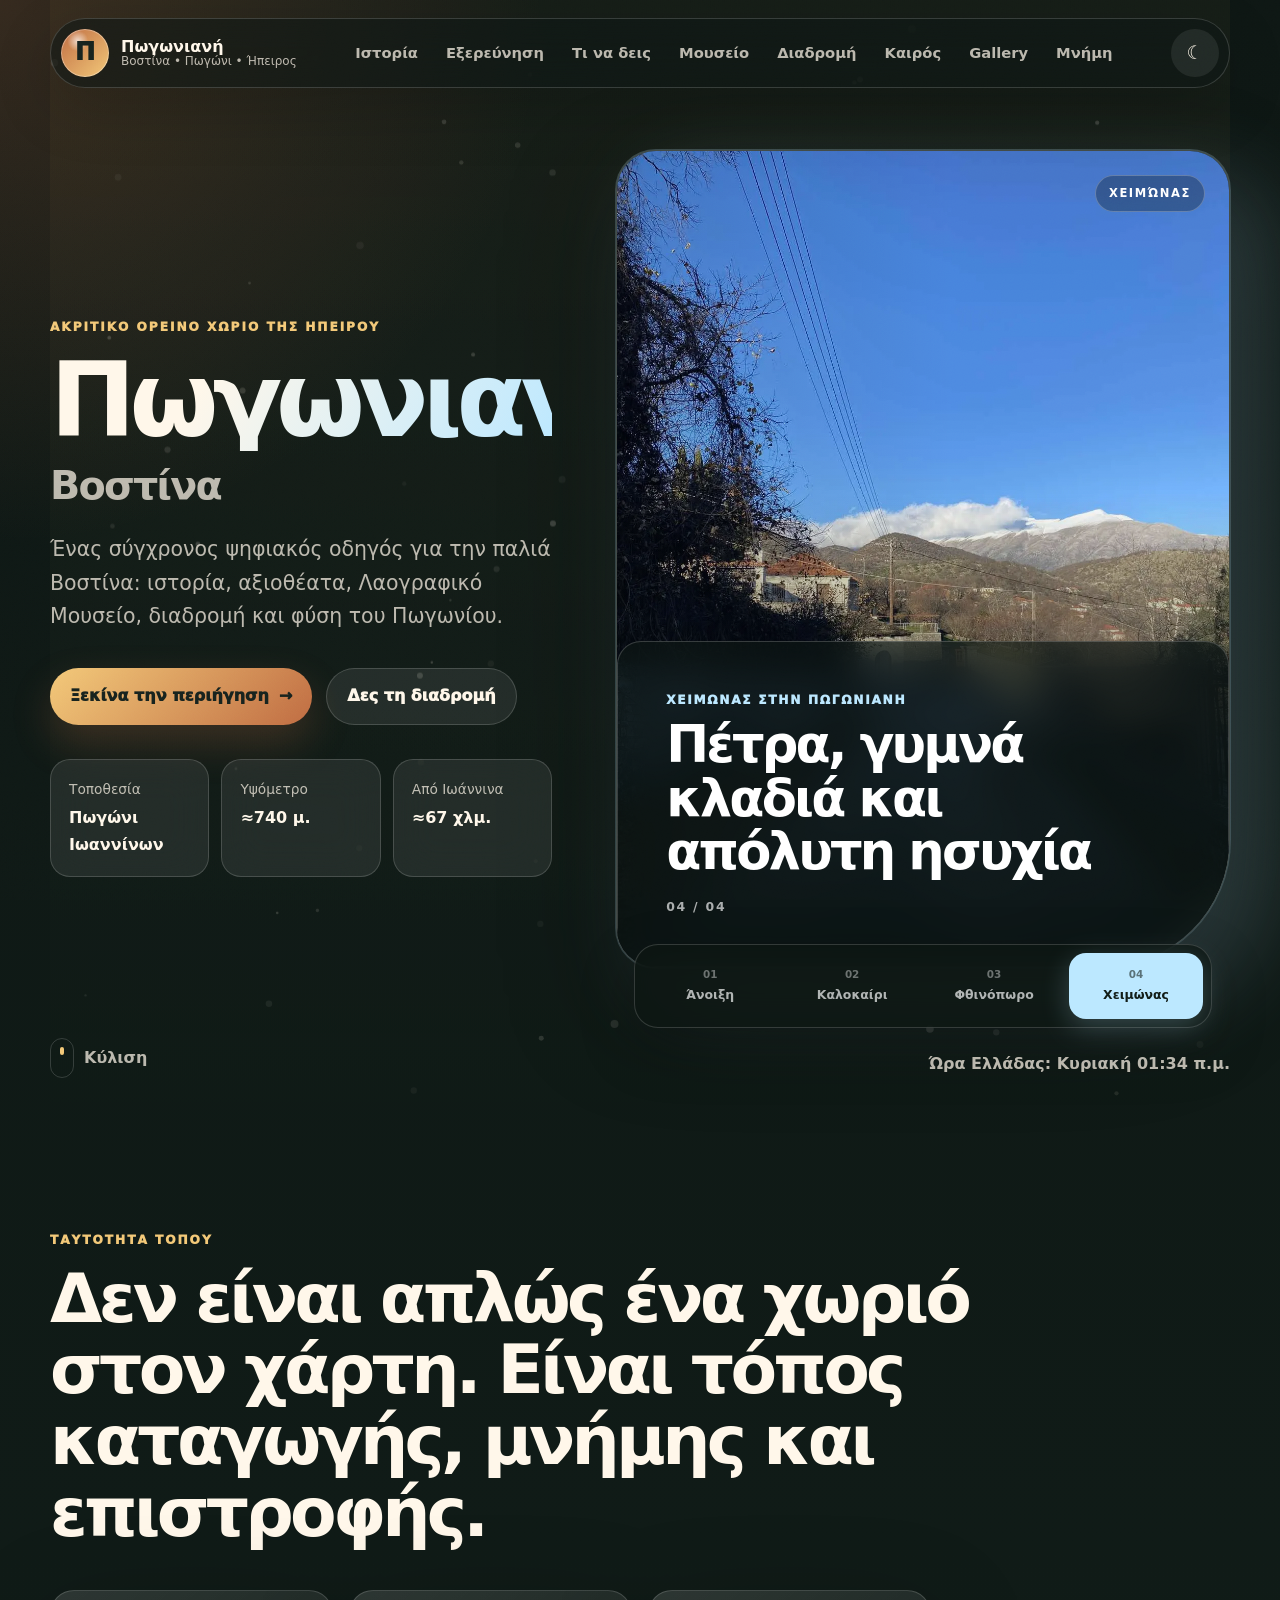
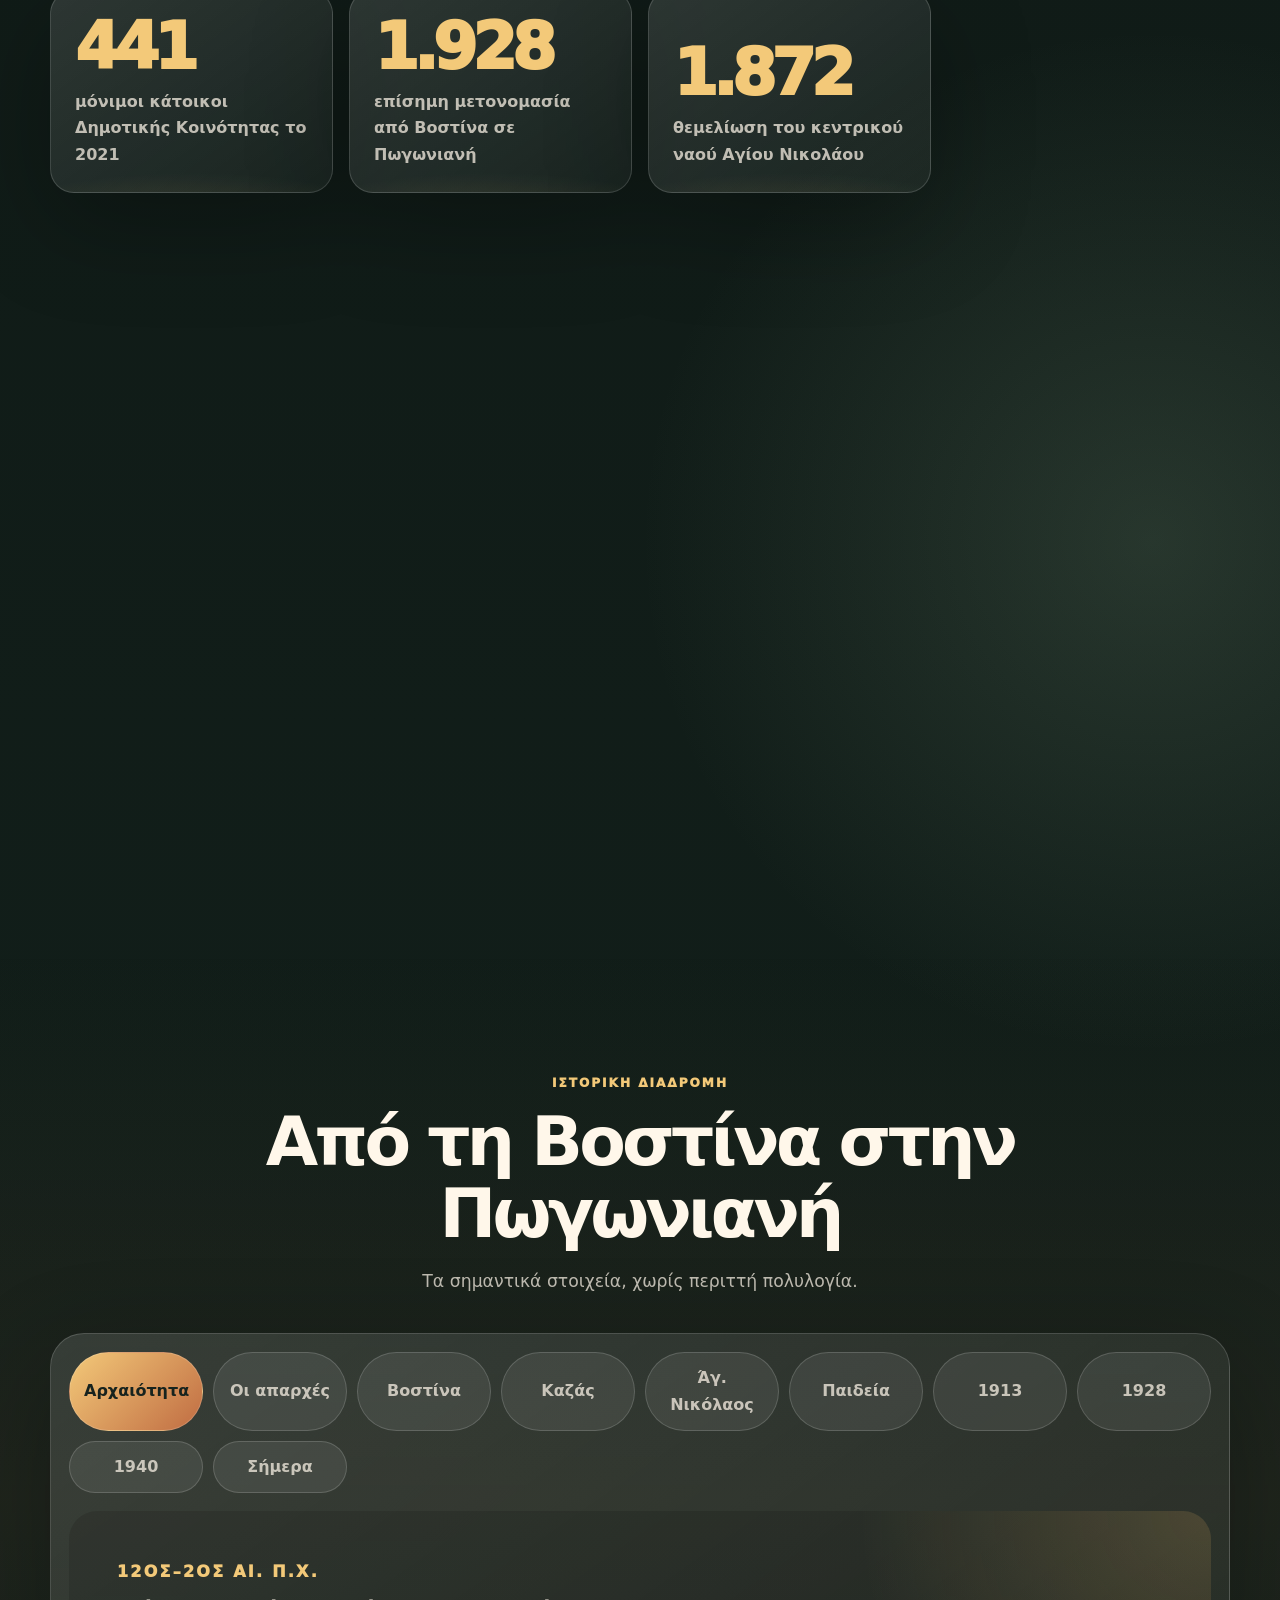
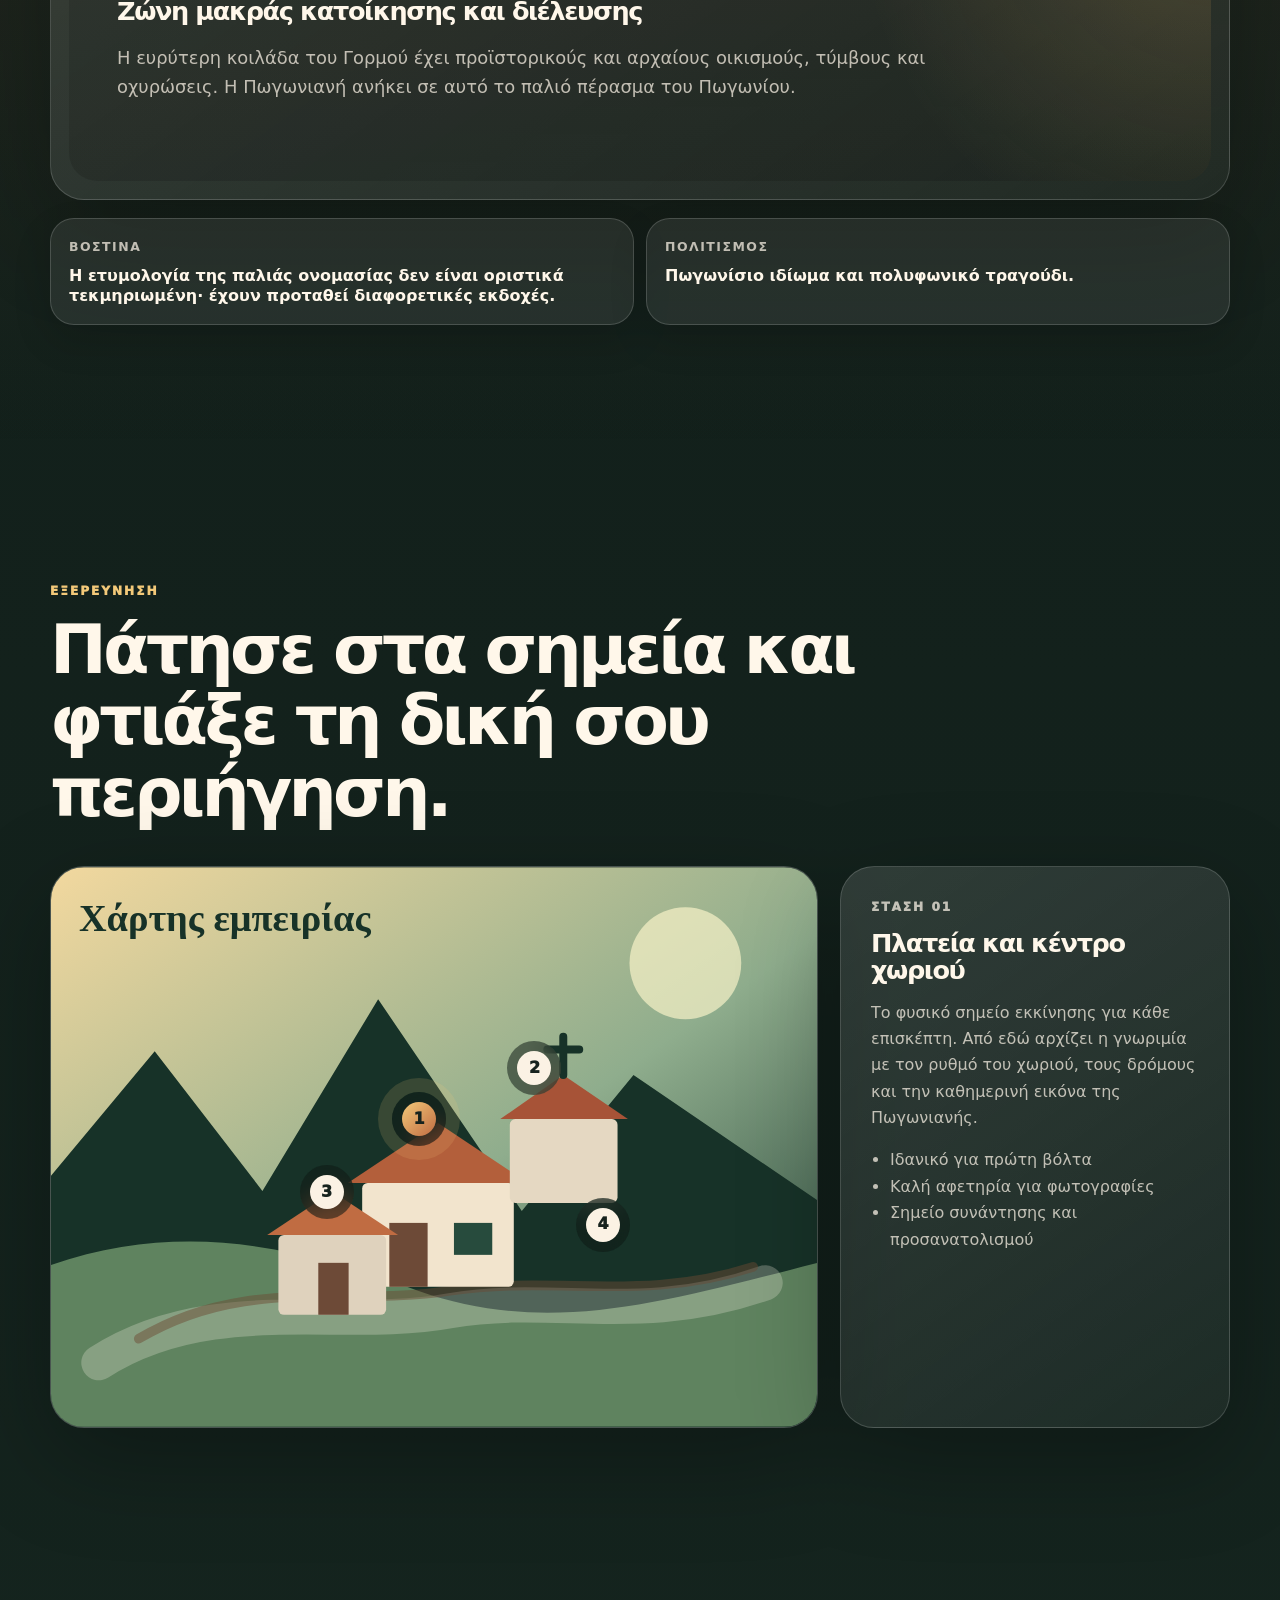
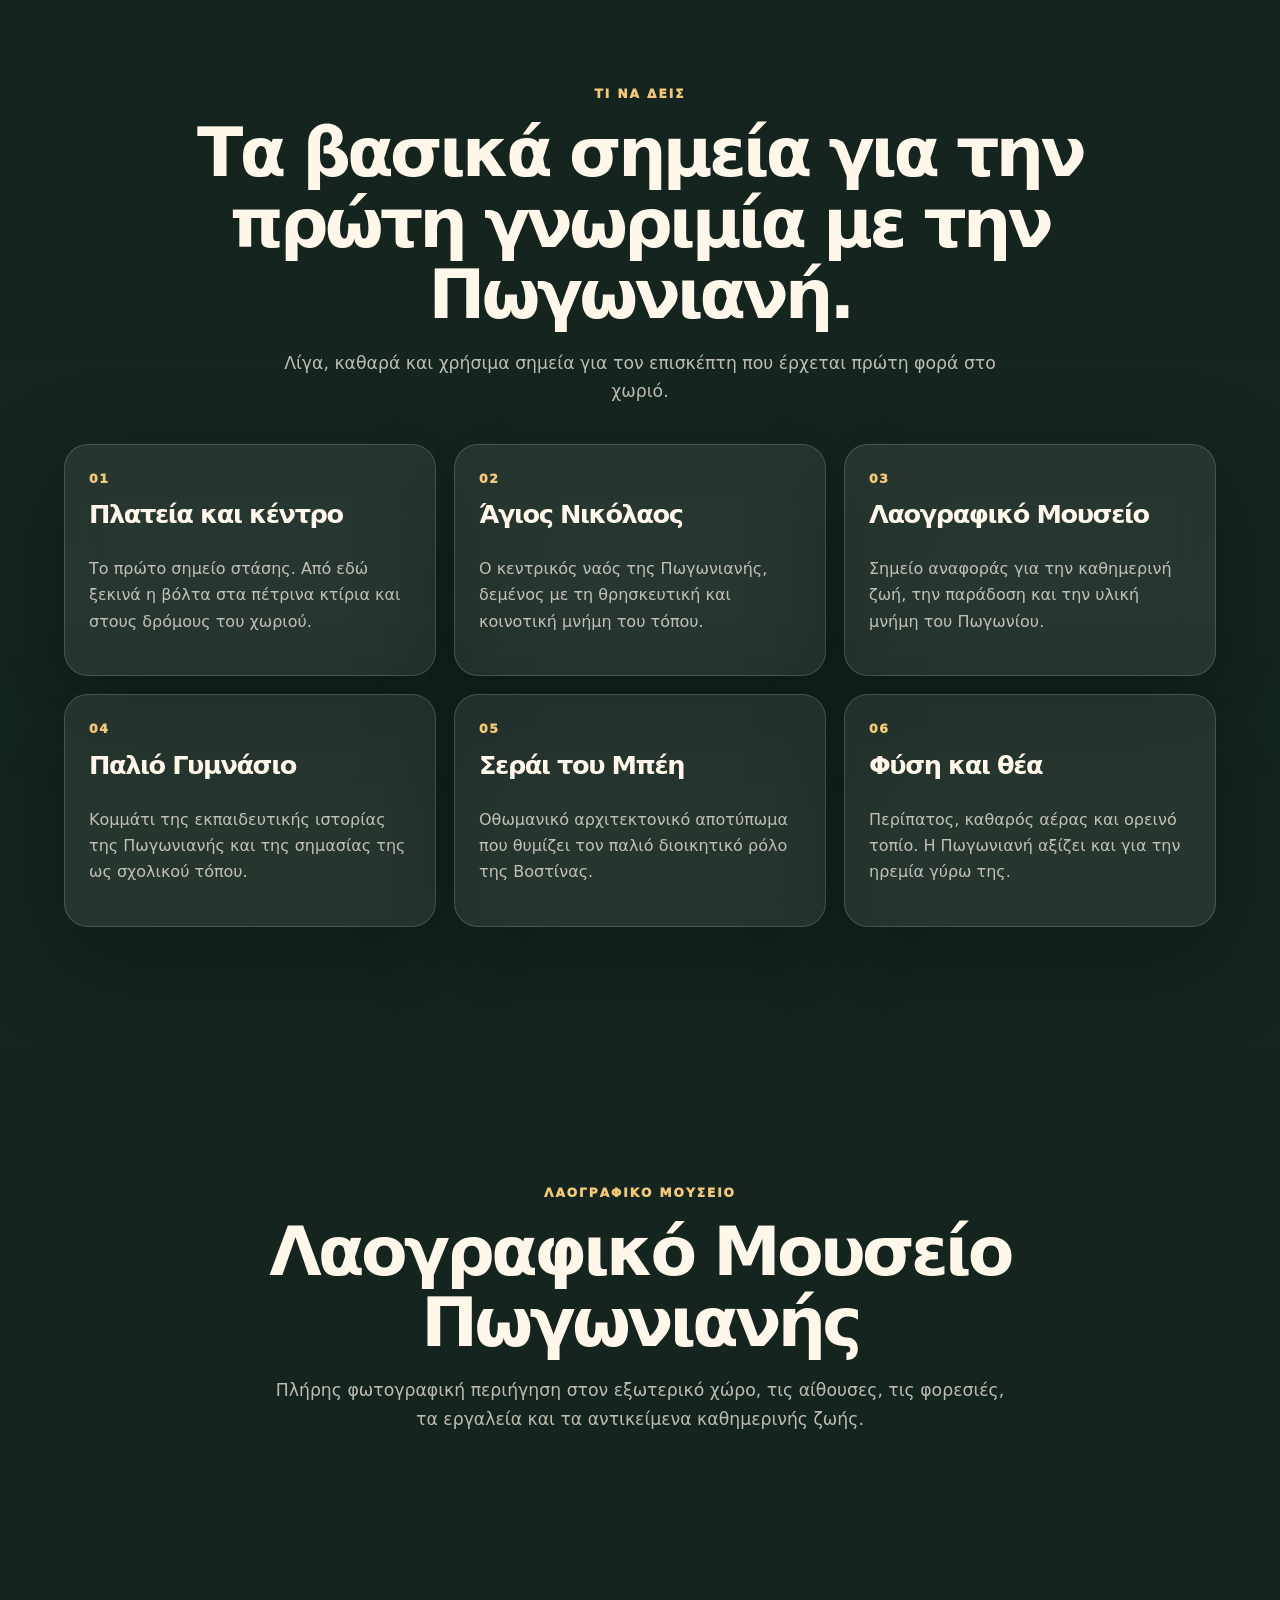
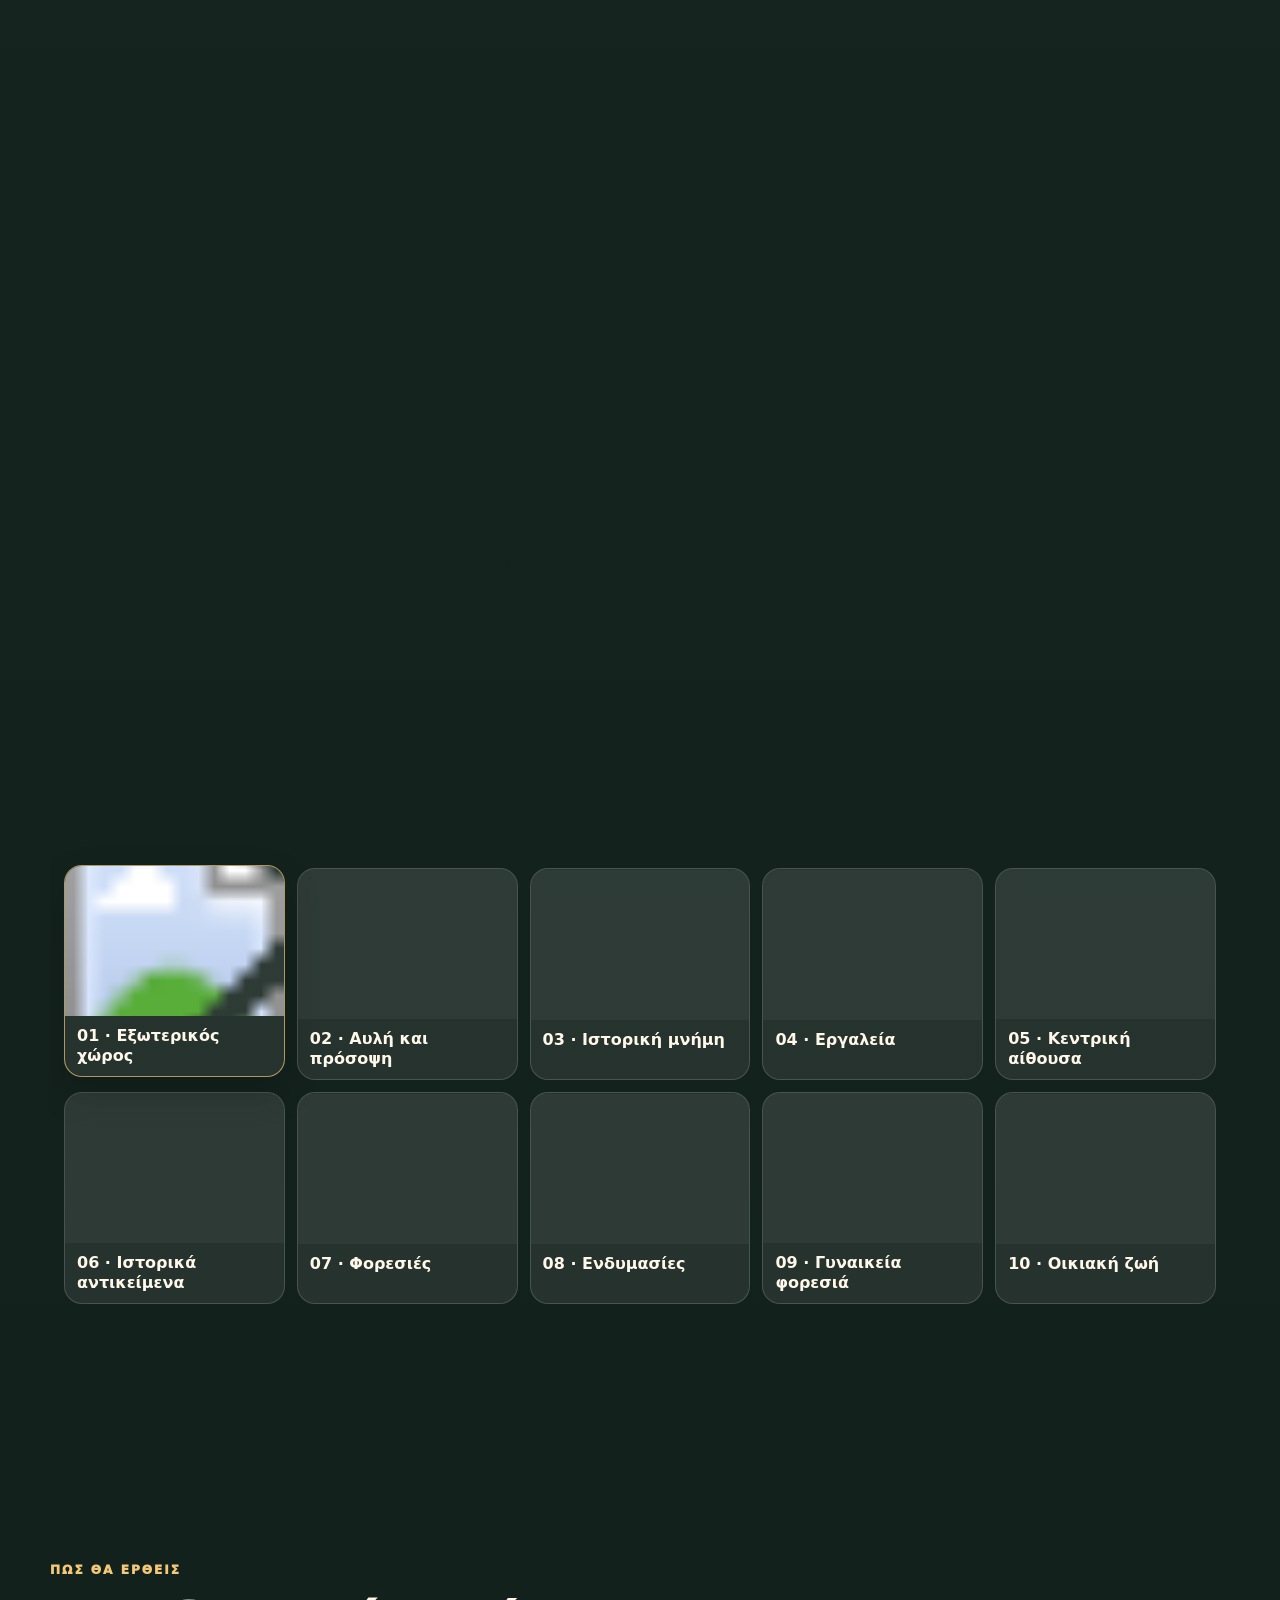
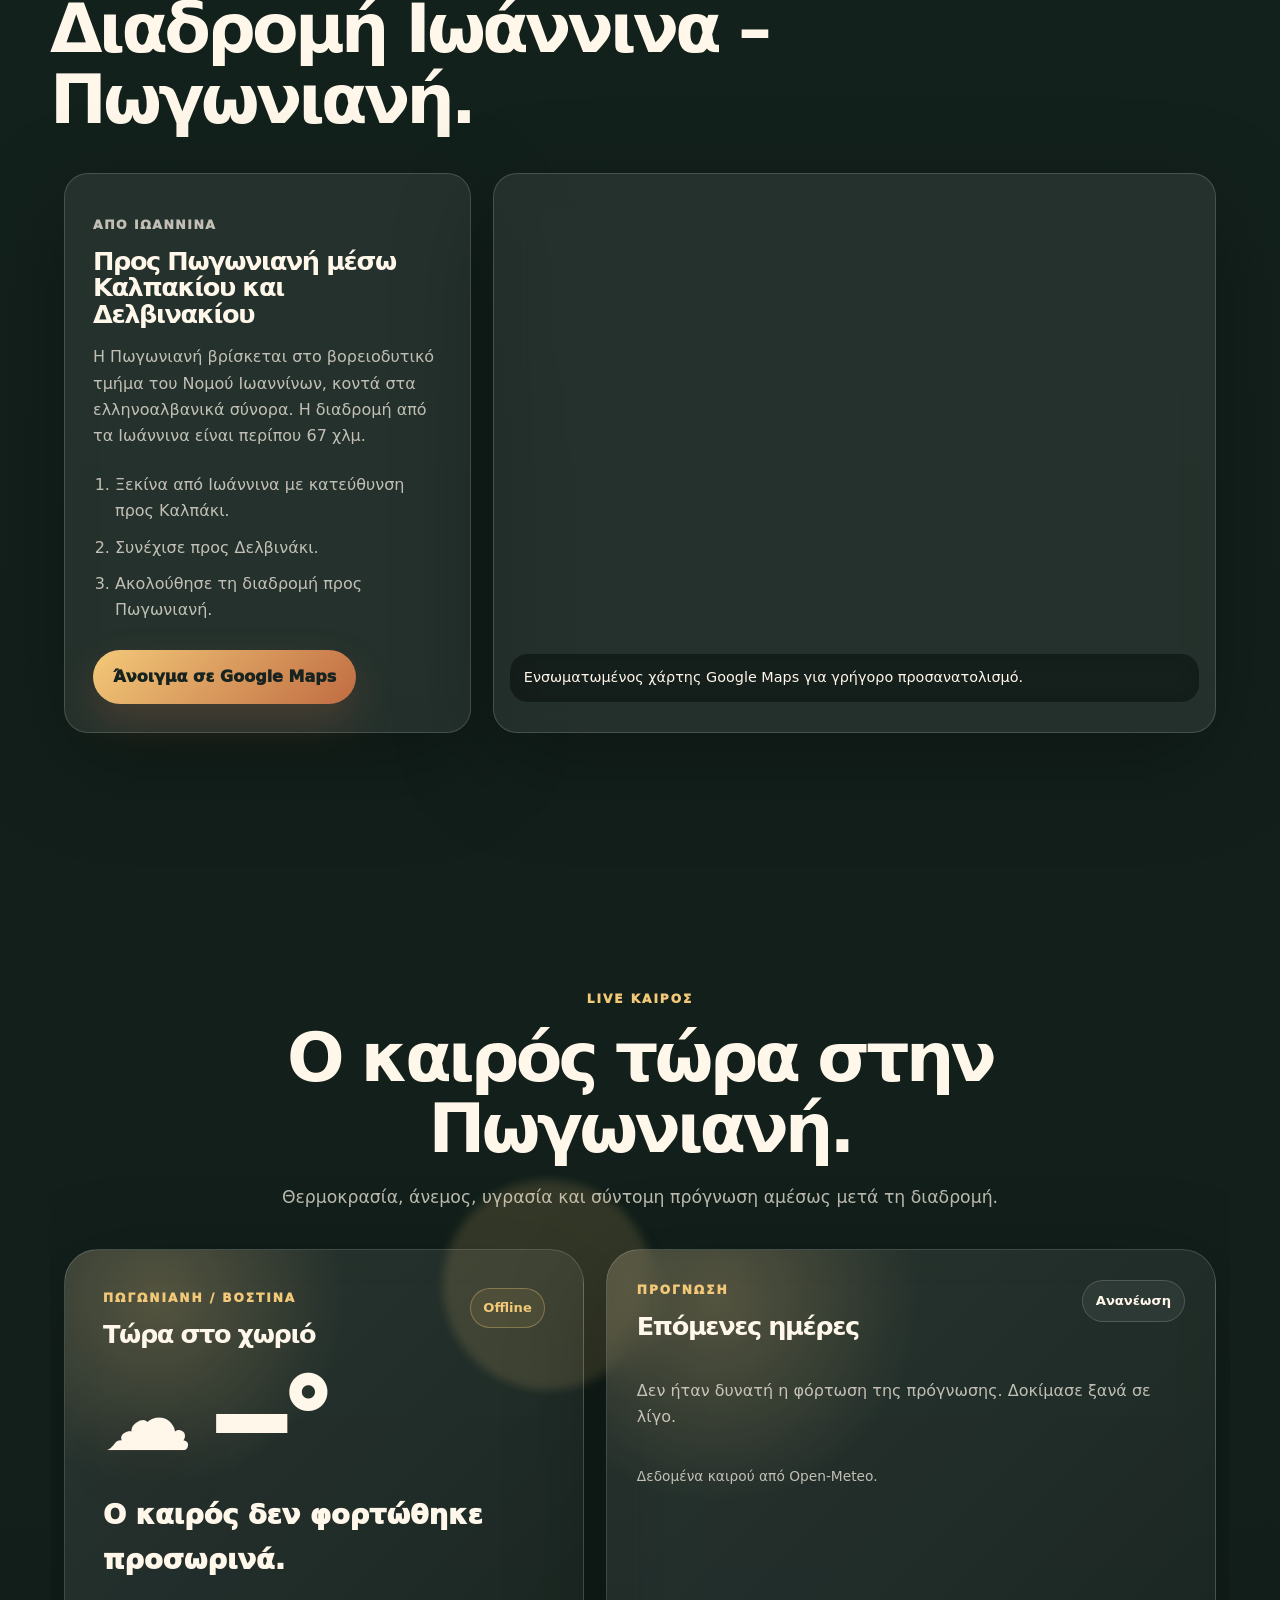
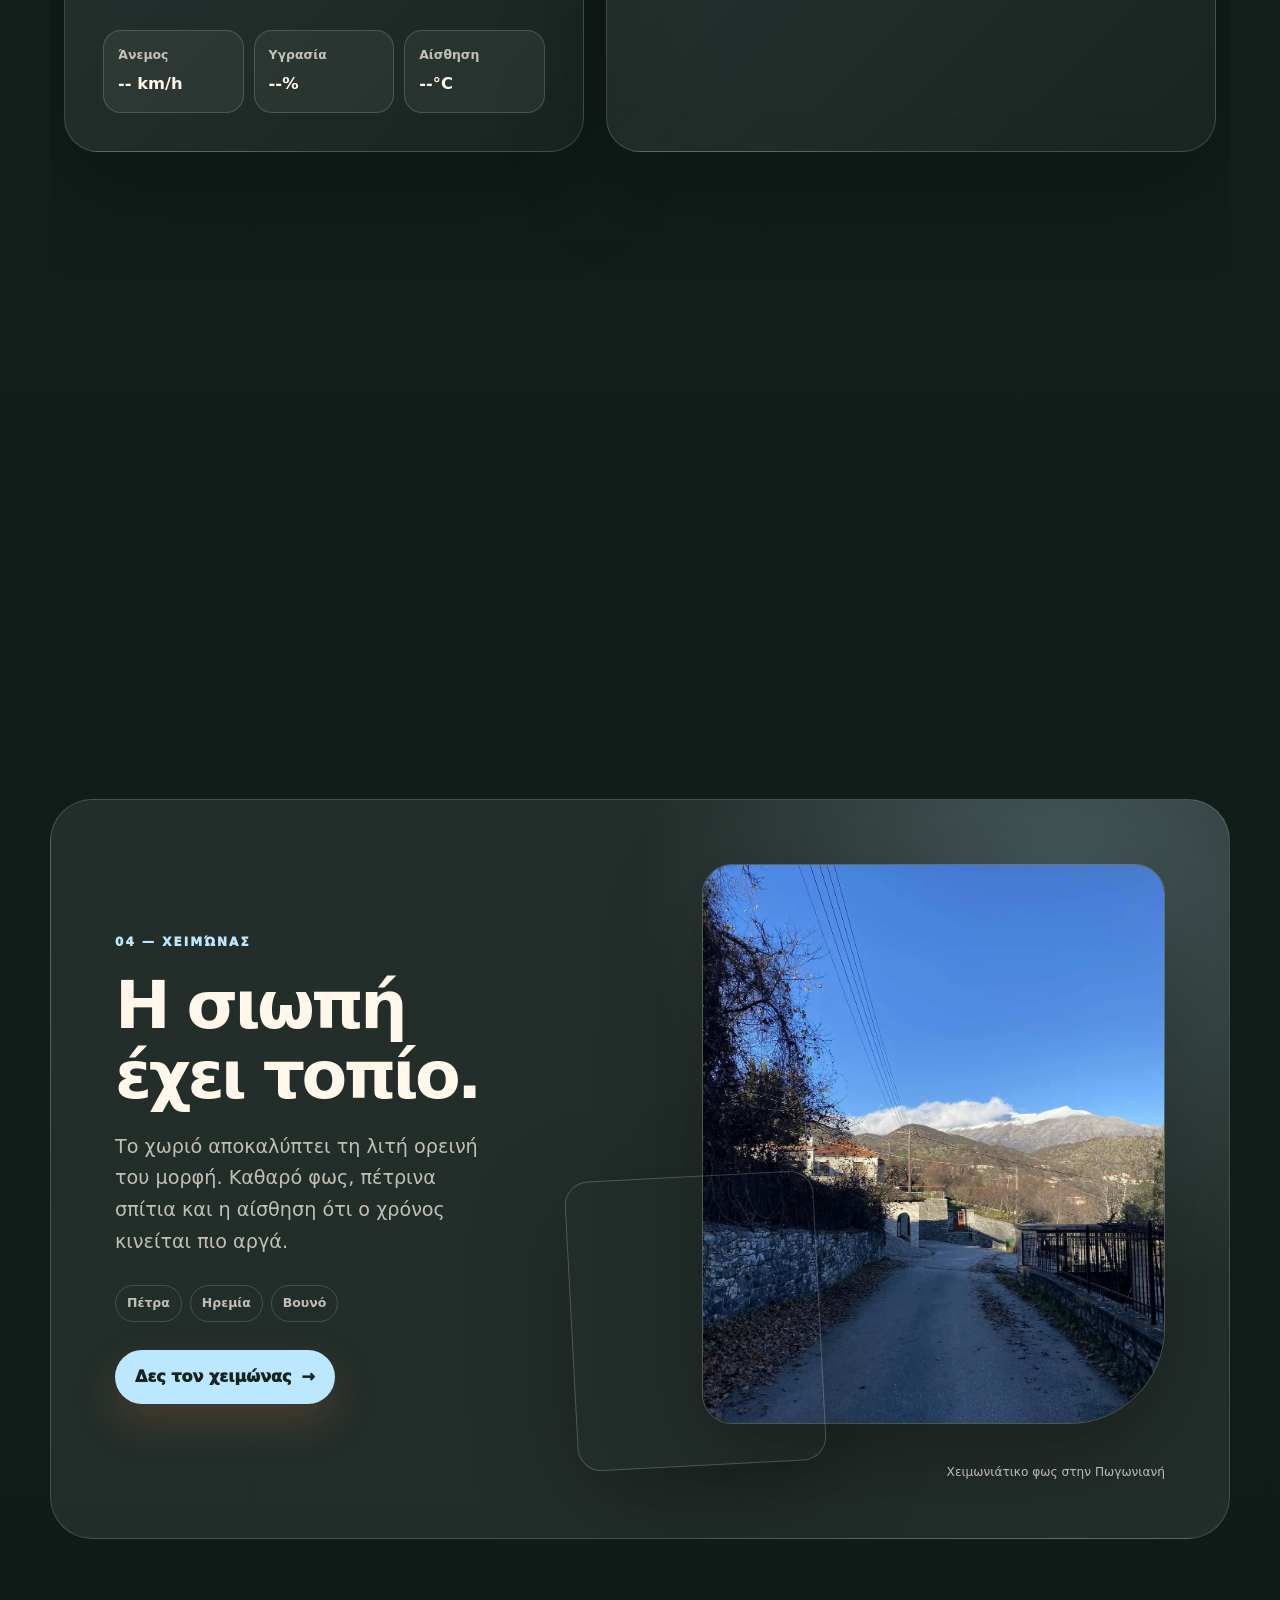
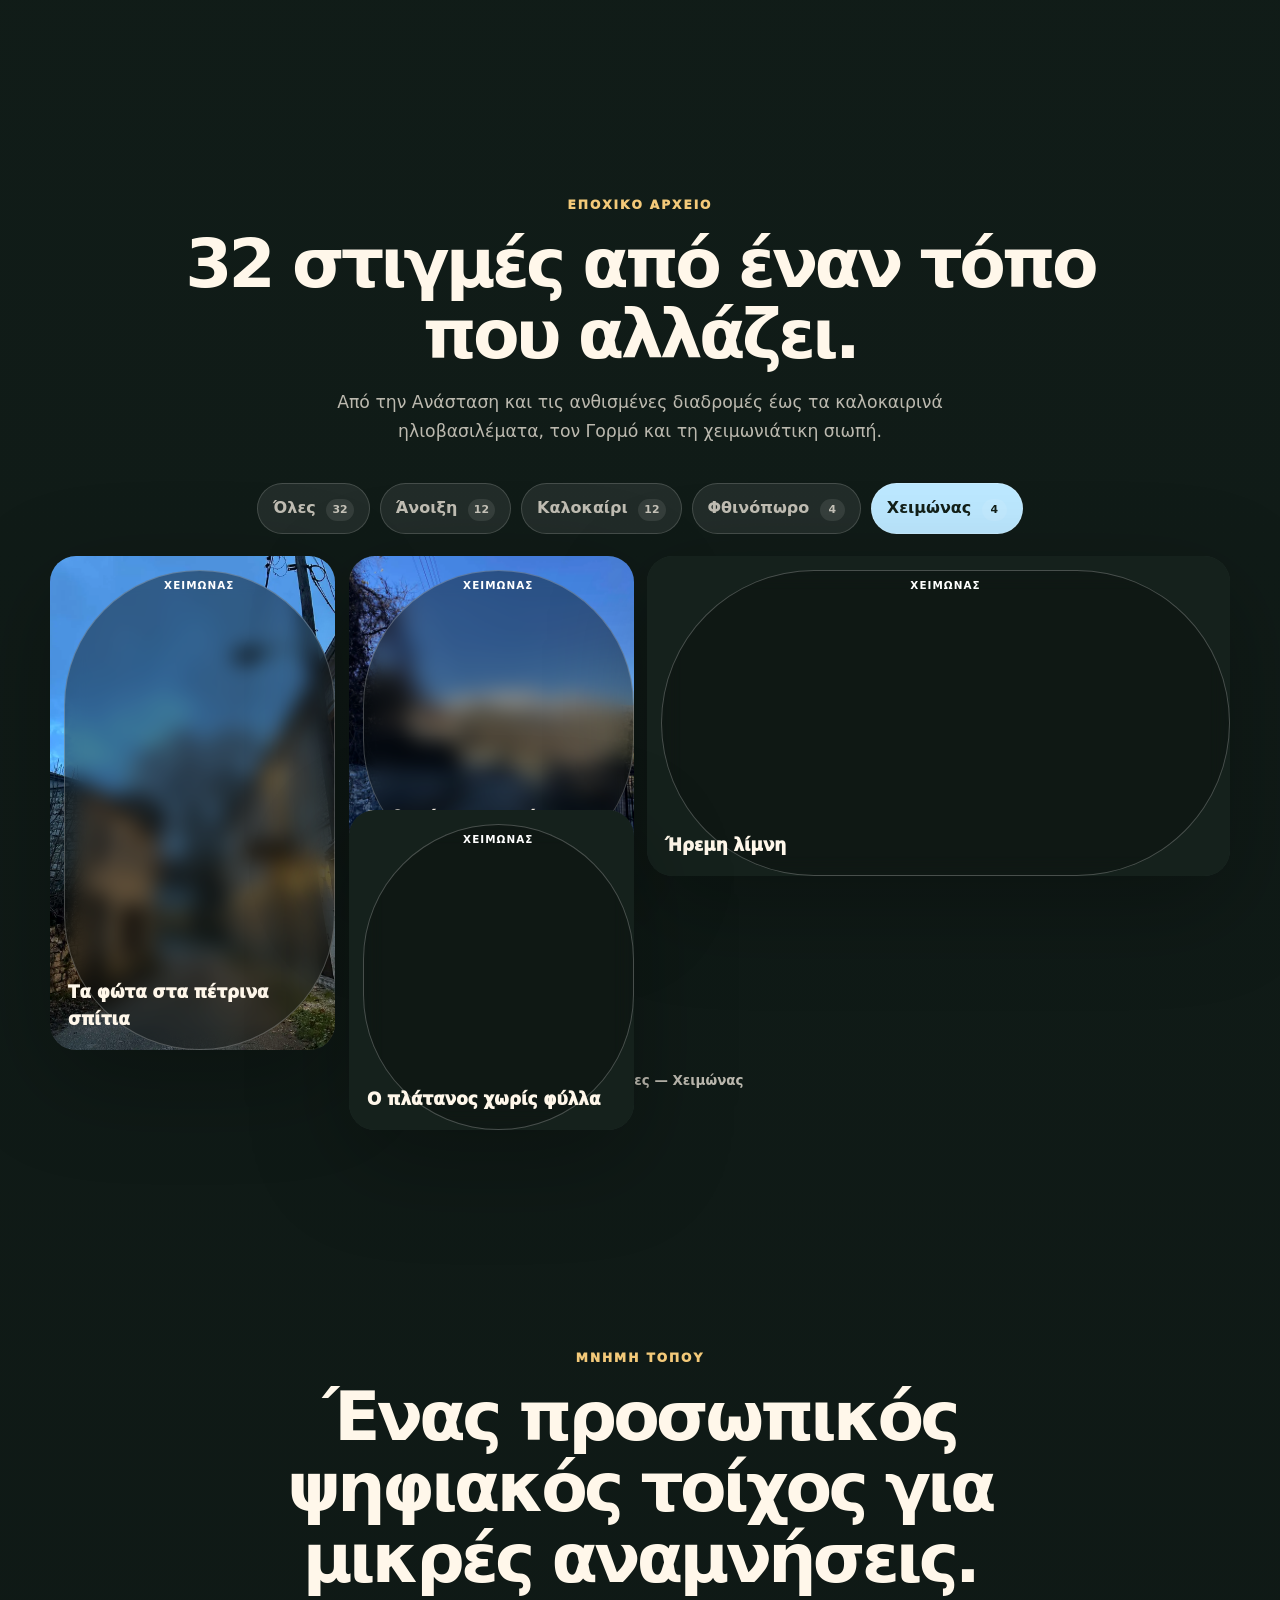
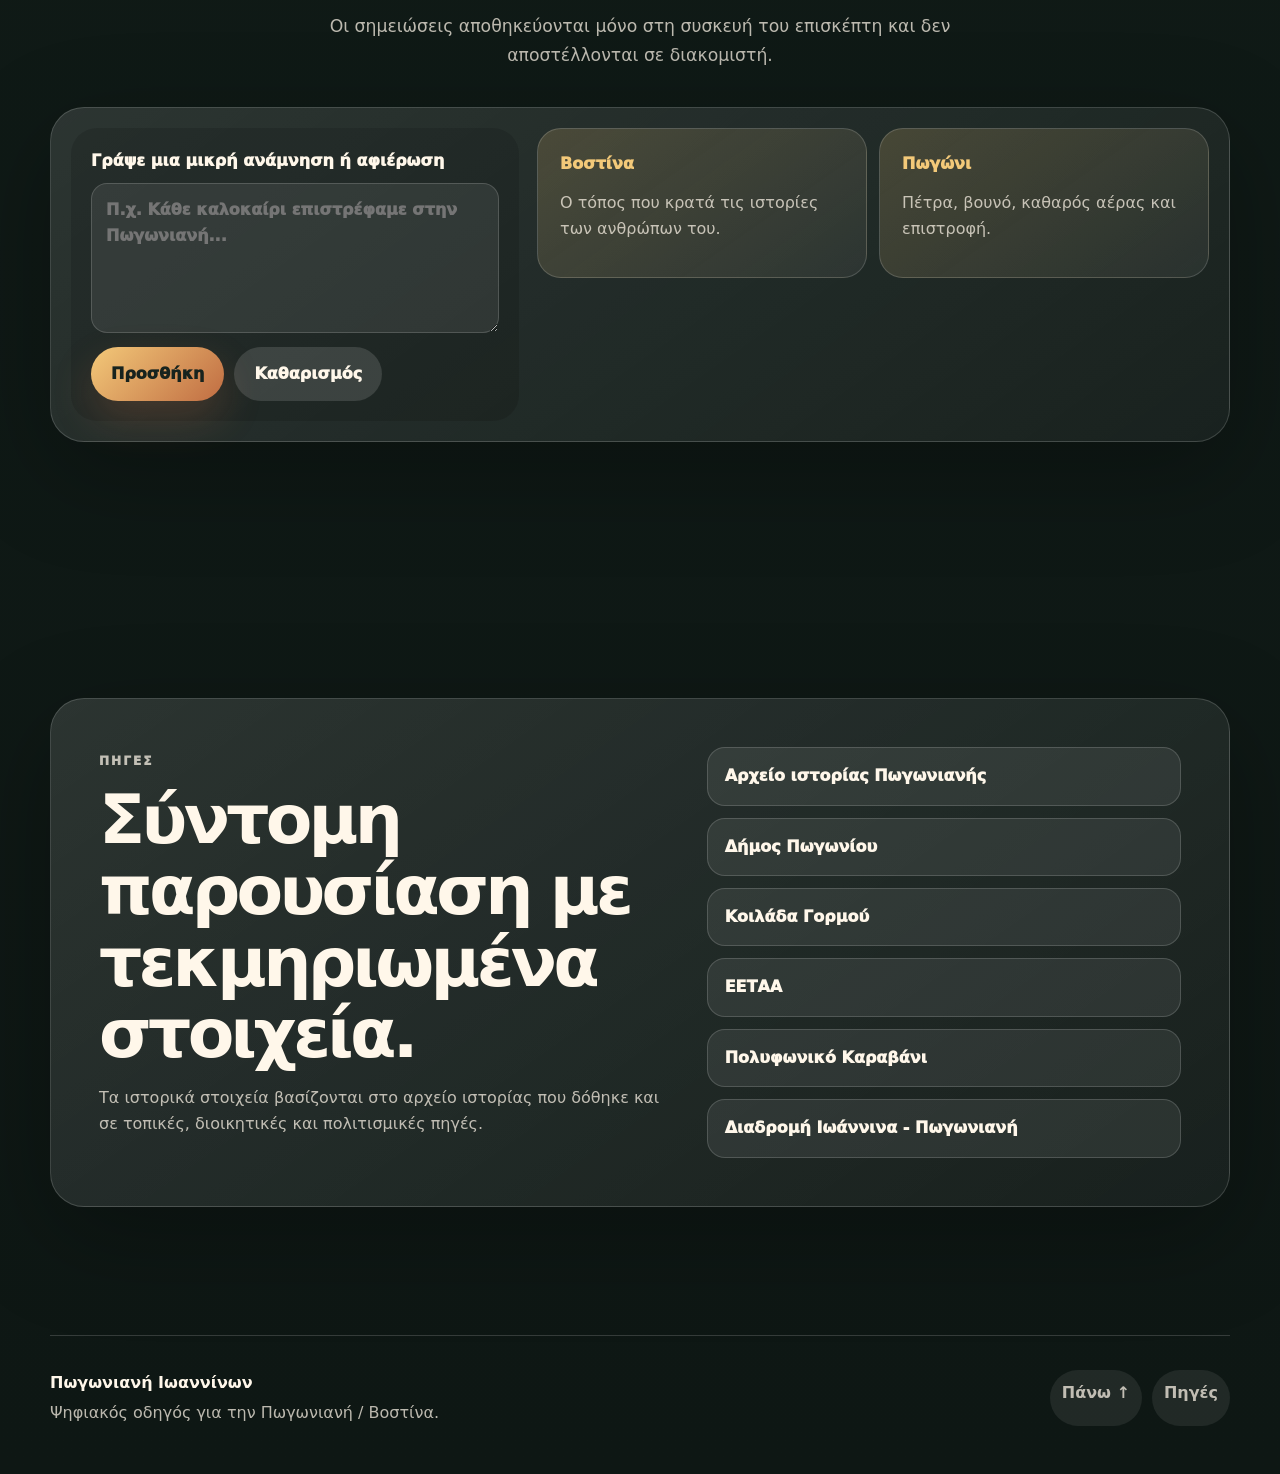
==== commit a445a147: "Build interactive seasonal experience" ====
--- a/index.html
+++ b/index.html
@@ -1,5 +1,5 @@
 <!DOCTYPE html>
-<html lang="el" data-theme="earth">
+<html lang="el" data-theme="earth" data-season="autumn">
 <head>
   <meta charset="UTF-8" />
   <meta name="viewport" content="width=device-width, initial-scale=1.0" />
@@ -14,7 +14,7 @@
   <link rel="canonical" href="https://pogoniani.gr/" />
   <link rel="sitemap" type="application/xml" href="https://pogoniani.gr/sitemap.xml" />
   <link rel="icon" href="assets/favicon.svg" type="image/svg+xml" />
-  <link rel="preload" as="image" href="assets/photos/winter-path.jpg" fetchpriority="high" />
+  <link rel="preload" as="image" href="assets/seasonal/autumn/river2023.webp" fetchpriority="high" />
   <link rel="preconnect" href="https://api.open-meteo.com" crossorigin />
 
   <meta property="og:title" content="Πωγωνιανή / Βοστίνα — Η ιστοσελίδα μας!" />
@@ -75,6 +75,7 @@
   <link rel="stylesheet" href="css/visitor.css" />
   <link rel="stylesheet" href="css/hero-season.css" />
   <link rel="stylesheet" href="css/features.css" />
+  <link rel="stylesheet" href="css/seasonal-v2.css" />
 </head>
 
 <body>
@@ -153,19 +154,21 @@
         </div>
       </div>
 
-      <div class="hero-visual reveal delay-1" data-parallax="0.10">
-        <div class="phone-frame">
-          <div class="phone-topbar" aria-hidden="true">
-            <span></span><span></span><span></span>
-          </div>
-          <div class="interactive-card" id="seasonHeroCard" role="button" tabindex="0" aria-label="Χειμώνας στην Πωγωνιανή. Πάτησε για επόμενη εποχή.">
-            <img id="seasonHeroImage" src="assets/photos/winter-path.jpg" alt="Χιονισμένος δρόμος στην Πωγωνιανή τον χειμώνα" fetchpriority="high" />
-            <div class="card-overlay">
-              <p id="seasonHeroKicker">Χειμώνας στην Πωγωνιανή</p>
-              <h2 id="seasonHeroTitle">Χιόνι και πέτρα</h2>
-              <span class="season-card-hint">Πάτησε για αλλαγή εποχής</span>
-            </div>
-          </div>
+      <div class="hero-visual hero-season-stage reveal delay-1" data-parallax="0.055">
+        <figure class="season-portrait" id="seasonHeroCard">
+          <img id="seasonHeroImage" src="assets/seasonal/autumn/river2023.webp" alt="Πεζοπορία στο δάσος του Πωγωνίου το φθινόπωρο" fetchpriority="high" />
+          <figcaption class="card-overlay">
+            <p id="seasonHeroKicker">Φθινόπωρο στην Πωγωνιανή</p>
+            <h2 id="seasonHeroTitle">Δάσος, νερό και χρυσαφένιο φως</h2>
+            <span class="season-counter" id="seasonCounter">03 / 04</span>
+          </figcaption>
+        </figure>
+
+        <div class="season-switcher" role="tablist" aria-label="Διάλεξε εποχή">
+          <button type="button" role="tab" data-set-season="spring" aria-selected="false"><span>01</span> Άνοιξη</button>
+          <button type="button" role="tab" data-set-season="summer" aria-selected="false"><span>02</span> Καλοκαίρι</button>
+          <button type="button" role="tab" data-set-season="autumn" aria-selected="true"><span>03</span> Φθινόπωρο</button>
+          <button type="button" role="tab" data-set-season="winter" aria-selected="false"><span>04</span> Χειμώνας</button>
         </div>
       </div>
 
@@ -529,79 +532,57 @@
       </div>
     </section>
 
-    <section class="section season-section">
+    <section class="section season-section seasonal-story" id="seasons">
       <div class="section-title centered reveal">
-        <p class="eyebrow">Εποχές</p>
-        <h2>Η Πωγωνιανή αλλάζει πρόσωπο μέσα στον χρόνο.</h2>
-      </div>
-
-      <div class="season-tabs reveal" role="tablist" aria-label="Εποχές">
-        <button class="season-tab active" role="tab" aria-selected="true" data-season="spring" type="button">Άνοιξη</button>
-        <button class="season-tab" role="tab" aria-selected="false" data-season="summer" type="button">Καλοκαίρι</button>
-        <button class="season-tab" role="tab" aria-selected="false" data-season="autumn" type="button">Φθινόπωρο</button>
-        <button class="season-tab" role="tab" aria-selected="false" data-season="winter" type="button">Χειμώνας</button>
-      </div>
-
-      <div class="season-card reveal" id="seasonCard">
-        <div>
-          <p class="eyebrow">Άνοιξη</p>
-          <h3>Πράσινο, φως και καθαρός αέρας</h3>
-          <p>Η καλύτερη εποχή για ήπιους περιπάτους, φωτογραφίες και γνωριμία με το τοπίο χωρίς βιασύνη.</p>
-        </div>
-        <img src="assets/photos/nature-mountains.jpg" loading="lazy" decoding="async" alt="Φυσικό τοπίο και βουνά κοντά στην Πωγωνιανή" />
+        <p class="eyebrow">Ένας τόπος — τέσσερις κόσμοι</p>
+        <h2>Η Πωγωνιανή δεν έχει μία μόνο όψη.</h2>
+        <p>Διάλεξε εποχή και δες το τοπίο, τα χρώματα και τον ρυθμό του χωριού να μεταμορφώνονται.</p>
+      </div>
+
+      <div class="season-tabs season-tabs-v2 reveal" role="tablist" aria-label="Εποχές">
+        <button class="season-tab" role="tab" aria-selected="false" data-set-season="spring" type="button"><span>01</span> Άνοιξη</button>
+        <button class="season-tab" role="tab" aria-selected="false" data-set-season="summer" type="button"><span>02</span> Καλοκαίρι</button>
+        <button class="season-tab active" role="tab" aria-selected="true" data-set-season="autumn" type="button"><span>03</span> Φθινόπωρο</button>
+        <button class="season-tab" role="tab" aria-selected="false" data-set-season="winter" type="button"><span>04</span> Χειμώνας</button>
+      </div>
+
+      <div class="season-editorial reveal" id="seasonExperience" aria-live="polite">
+        <div class="season-editorial-copy">
+          <p class="season-index" id="seasonIndex">03 — ΦΘΙΝΟΠΩΡΟ</p>
+          <h3 id="seasonExperienceTitle">Το νερό δείχνει τον δρόμο.</h3>
+          <p id="seasonExperienceText">Στις διαδρομές του Γορμού, κάτω από τον πυκνό ίσκιο, η φύση γίνεται πιο ήσυχη και πιο βαθιά.</p>
+          <div class="season-facts" id="seasonFacts">
+            <span>Πεζοπορία</span><span>Γορμός</span><span>Δάσος</span>
+          </div>
+          <button class="btn btn-primary" id="openSeasonGallery" type="button">Δες το φθινόπωρο <span>→</span></button>
+        </div>
+        <div class="season-collage">
+          <img id="seasonMainImage" class="season-main-image" src="assets/seasonal/autumn/river2023.webp" loading="lazy" decoding="async" alt="Πεζοπορία στο δάσος του Πωγωνίου" />
+          <img id="seasonDetailImage" class="season-detail-image" src="assets/seasonal/autumn/river4.webp" loading="lazy" decoding="async" alt="Νερά του ποταμού Γορμού" />
+          <p class="season-photo-note" id="seasonPhotoNote">Διαδρομές κοντά στον Γορμό</p>
+        </div>
       </div>
     </section>
 
     <section class="section gallery-section" id="gallery">
       <div class="section-title centered reveal">
-        <p class="eyebrow">Gallery</p>
-        <h2>Η Πωγωνιανή μέσα από πραγματικές φωτογραφίες.</h2>
-        <p>Χειμώνας, πλατεία, φύση, εκκλησία και Λαογραφικό Μουσείο.</p>
+        <p class="eyebrow">Εποχικό αρχείο</p>
+        <h2>32 στιγμές από έναν τόπο που αλλάζει.</h2>
+        <p>Από την Ανάσταση και τις ανθισμένες διαδρομές έως τα καλοκαιρινά ηλιοβασιλέματα, τον Γορμό και τη χειμωνιάτικη σιωπή.</p>
       </div>
 
       <div class="filter-bar reveal" aria-label="Φίλτρα φωτογραφιών">
-        <button class="filter active" aria-pressed="true" data-filter="all" type="button">Όλα</button>
-        <button class="filter" aria-pressed="false" data-filter="winter" type="button">Χειμώνας</button>
-        <button class="filter" aria-pressed="false" data-filter="village" type="button">Πλατεία</button>
-        <button class="filter" aria-pressed="false" data-filter="nature" type="button">Φύση</button>
-        <button class="filter" aria-pressed="false" data-filter="church" type="button">Εκκλησία</button>
-        <button class="filter" aria-pressed="false" data-filter="memory" type="button">Μουσείο</button>
-      </div>
-
-      <div class="gallery-grid reveal" id="galleryGrid">
-        <button class="gallery-item tall" data-category="winter" data-title="Χειμωνιάτικος δρόμος στην Πωγωνιανή" data-image="assets/photos/winter-path.jpg" type="button">
-          <img src="assets/photos/winter-path.jpg" loading="lazy" decoding="async" alt="Χιονισμένος δρόμος με πέτρινες μάντρες και δέντρα στην Πωγωνιανή" />
-          <span>Χειμωνιάτικος δρόμος</span>
-        </button>
-        <button class="gallery-item" data-category="winter" data-title="Χωριό και βουνό τον χειμώνα" data-image="assets/photos/winter-panorama.jpg" type="button">
-          <img src="assets/photos/winter-panorama.jpg" loading="lazy" decoding="async" alt="Χειμερινή άποψη της Πωγωνιανής με βουνό στο βάθος" />
-          <span>Χωριό τον χειμώνα</span>
-        </button>
-        <button class="gallery-item wide" data-category="village" data-title="Η πλατεία της Πωγωνιανής" data-image="assets/photos/square-main.jpg" type="button">
-          <img src="assets/photos/square-main.jpg" loading="lazy" decoding="async" alt="Η πλατεία της Πωγωνιανής με πέτρινα κτίρια και κόκκινες στέγες" />
-          <span>Η πλατεία</span>
-        </button>
-        <button class="gallery-item" data-category="village" data-title="Ζωή στην πλατεία" data-image="assets/photos/square-walk.jpg" type="button">
-          <img src="assets/photos/square-walk.jpg" loading="lazy" decoding="async" alt="Άνθρωποι περπατούν στην πλατεία της Πωγωνιανής" />
-          <span>Ζωή στην πλατεία</span>
-        </button>
-        <button class="gallery-item" data-category="nature" data-title="Φύση και βουνά του Πωγωνίου" data-image="assets/photos/nature-mountains.jpg" type="button">
-          <img src="assets/photos/nature-mountains.jpg" loading="lazy" decoding="async" alt="Φυσικό τοπίο του Πωγωνίου με βουνό, δέντρα και πράσινο" />
-          <span>Φύση και βουνά</span>
-        </button>
-        <button class="gallery-item" data-category="church" data-title="Πέτρινη είσοδος προς την εκκλησία" data-image="assets/photos/church-01.jpg" type="button">
-          <img src="assets/photos/church-01.jpg" loading="lazy" decoding="async" alt="Πέτρινη είσοδος και σκαλιά προς την εκκλησία της Πωγωνιανής" />
-          <span>Είσοδος εκκλησίας</span>
-        </button>
-        <button class="gallery-item" data-category="church" data-title="Η εκκλησία της Πωγωνιανής" data-image="assets/photos/church-02.jpg" type="button">
-          <img src="assets/photos/church-02.jpg" loading="lazy" decoding="async" alt="Πέτρινη εκκλησία στην Πωγωνιανή με δέντρα στον περίβολο" />
-          <span>Η εκκλησία</span>
-        </button>
-        <button class="gallery-item wide" data-category="memory" data-title="Λαογραφικό Μουσείο Πωγωνιανής" data-image="assets/photos/museum-pogoniani-01.svg" type="button">
-          <img src="assets/photos/museum-pogoniani-01.svg" loading="lazy" decoding="async" alt="Το πέτρινο κτίριο του Λαογραφικού Μουσείου Πωγωνιανής" />
-          <span>Λαογραφικό Μουσείο</span>
-        </button>
-      </div>
+        <button class="filter" aria-pressed="false" data-season-filter="all" type="button">Όλες <span>32</span></button>
+        <button class="filter" aria-pressed="false" data-season-filter="spring" type="button">Άνοιξη <span>12</span></button>
+        <button class="filter" aria-pressed="false" data-season-filter="summer" type="button">Καλοκαίρι <span>12</span></button>
+        <button class="filter active" aria-pressed="true" data-season-filter="autumn" type="button">Φθινόπωρο <span>4</span></button>
+        <button class="filter" aria-pressed="false" data-season-filter="winter" type="button">Χειμώνας <span>4</span></button>
+      </div>
+
+      <div class="gallery-grid seasonal-gallery reveal" id="galleryGrid" aria-live="polite">
+        <!-- Οι 32 φωτογραφίες δημιουργούνται από το seasonal-v2.js ώστε το φίλτρο να παραμένει άμεσο και προσβάσιμο. -->
+      </div>
+      <p class="gallery-status" id="galleryStatus">4 φωτογραφίες — Φθινόπωρο</p>
     </section>
 
     <section class="section memory-section" id="memory">
@@ -674,7 +655,7 @@
   </dialog>
 
   <script src="js/app.js"></script>
-  <script src="js/hero-season.js"></script>
   <script src="js/features.js"></script>
+  <script src="js/seasonal-v2.js"></script>
 </body>
 </html>
--- a/css/seasonal-v2.css
+++ b/css/seasonal-v2.css
@@ -0,0 +1,526 @@
+/* Pogoniani 2.0 — η εποχή γίνεται μέρος της διεπαφής */
+:root {
+  --season-accent: #d99852;
+  --season-accent-2: #7f9b62;
+  --season-glow: rgba(217, 152, 82, 0.24);
+}
+
+html[data-season="spring"] {
+  --season-accent: #b7d84b;
+  --season-accent-2: #57a66e;
+  --season-glow: rgba(183, 216, 75, 0.22);
+}
+
+html[data-season="summer"] {
+  --season-accent: #ffc54d;
+  --season-accent-2: #ef744b;
+  --season-glow: rgba(255, 197, 77, 0.24);
+}
+
+html[data-season="autumn"] {
+  --season-accent: #e5a45a;
+  --season-accent-2: #9b5b37;
+  --season-glow: rgba(229, 164, 90, 0.23);
+}
+
+html[data-season="winter"] {
+  --season-accent: #bce8ff;
+  --season-accent-2: #6f93b8;
+  --season-glow: rgba(188, 232, 255, 0.23);
+}
+
+body {
+  transition: background-color .55s ease, color .35s ease;
+}
+
+.scroll-progress {
+  background: linear-gradient(90deg, var(--season-accent), var(--season-accent-2));
+}
+
+.hero {
+  grid-template-columns: minmax(0, .9fr) minmax(430px, 1.1fr);
+  gap: clamp(32px, 5vw, 76px);
+}
+
+.hero-copy {
+  position: relative;
+  z-index: 3;
+}
+
+.hero-title-main {
+  background: linear-gradient(120deg, var(--text) 30%, var(--season-accent));
+  background-clip: text;
+  -webkit-background-clip: text;
+  color: transparent;
+}
+
+.hero-season-stage {
+  min-width: 0;
+  position: relative;
+  padding-bottom: 76px;
+}
+
+.season-portrait {
+  position: relative;
+  min-height: min(67svh, 720px);
+  margin: 0;
+  overflow: hidden;
+  border-radius: 40px 40px 128px 40px;
+  border: 1px solid rgba(255, 255, 255, .19);
+  background: #17231e;
+  box-shadow:
+    0 44px 110px rgba(0, 0, 0, .4),
+    0 0 0 1px var(--season-glow),
+    34px 34px 90px var(--season-glow);
+  isolation: isolate;
+}
+
+.season-portrait::before {
+  content: "";
+  position: absolute;
+  inset: 0;
+  z-index: 1;
+  background:
+    linear-gradient(180deg, transparent 42%, rgba(5, 10, 8, .82) 100%),
+    linear-gradient(90deg, rgba(5, 10, 8, .17), transparent 55%);
+  pointer-events: none;
+}
+
+.season-portrait::after {
+  content: attr(data-label);
+  position: absolute;
+  top: 24px;
+  right: 24px;
+  z-index: 2;
+  padding: 8px 13px;
+  border: 1px solid rgba(255,255,255,.24);
+  border-radius: 999px;
+  background: rgba(9,16,13,.3);
+  color: #fff;
+  font-size: .72rem;
+  font-weight: 900;
+  letter-spacing: .14em;
+  backdrop-filter: blur(12px);
+}
+
+.season-portrait > img {
+  width: 100%;
+  height: 100%;
+  min-height: min(67svh, 720px);
+  object-fit: cover;
+  transition: opacity .32s ease, transform .85s cubic-bezier(.2,.75,.2,1);
+}
+
+.season-portrait.is-changing > img {
+  opacity: .35;
+  transform: scale(1.045);
+}
+
+.season-portrait .card-overlay {
+  position: absolute;
+  inset: auto 0 0;
+  z-index: 2;
+  padding: clamp(28px, 4vw, 48px);
+  color: #fff;
+}
+
+.season-portrait .card-overlay p {
+  margin: 0 0 8px;
+  color: var(--season-accent);
+  font-size: .76rem;
+  font-weight: 950;
+  letter-spacing: .14em;
+  text-transform: uppercase;
+}
+
+.season-portrait .card-overlay h2 {
+  max-width: 560px;
+  font-size: clamp(2rem, 4vw, 4rem);
+  letter-spacing: -.055em;
+  text-wrap: balance;
+}
+
+.season-counter {
+  display: block;
+  margin-top: 18px;
+  color: rgba(255,255,255,.66);
+  font-size: .78rem;
+  font-weight: 850;
+  letter-spacing: .14em;
+}
+
+.season-switcher {
+  position: absolute;
+  z-index: 4;
+  right: 18px;
+  bottom: 16px;
+  left: 18px;
+  display: grid;
+  grid-template-columns: repeat(4, 1fr);
+  gap: 8px;
+  padding: 8px;
+  border: 1px solid var(--line);
+  border-radius: 24px;
+  background: rgba(13, 22, 18, .76);
+  box-shadow: 0 20px 54px rgba(0,0,0,.25);
+  backdrop-filter: blur(18px);
+}
+
+.season-switcher button {
+  min-width: 0;
+  border: 0;
+  border-radius: 17px;
+  padding: 13px 8px;
+  background: transparent;
+  color: rgba(255,255,255,.68);
+  cursor: pointer;
+  font-size: .78rem;
+  font-weight: 850;
+  transition: .25s ease;
+}
+
+.season-switcher button span {
+  display: block;
+  margin-bottom: 2px;
+  font-size: .65rem;
+  opacity: .58;
+}
+
+.season-switcher button:hover {
+  color: #fff;
+  background: rgba(255,255,255,.08);
+}
+
+.season-switcher button[aria-selected="true"] {
+  color: #121d18;
+  background: var(--season-accent);
+  box-shadow: 0 8px 28px var(--season-glow);
+}
+
+.season-atmosphere {
+  position: fixed;
+  inset: 0;
+  z-index: 0;
+  overflow: hidden;
+  pointer-events: none;
+}
+
+.season-particle {
+  position: absolute;
+  top: -40px;
+  width: 8px;
+  height: 8px;
+  border-radius: 50%;
+  opacity: .22;
+  background: var(--season-accent);
+  animation: season-fall var(--duration, 13s) linear infinite;
+  animation-delay: var(--delay, 0s);
+}
+
+html[data-season="autumn"] .season-particle {
+  width: 11px;
+  height: 7px;
+  border-radius: 80% 15% 80% 15%;
+  animation-name: season-leaf;
+}
+
+html[data-season="spring"] .season-particle {
+  width: 7px;
+  height: 11px;
+  border-radius: 80% 15% 80% 15%;
+}
+
+html[data-season="summer"] .season-particle {
+  box-shadow: 0 0 14px var(--season-accent);
+}
+
+@keyframes season-fall {
+  to { transform: translate3d(var(--drift, 40px), calc(100vh + 90px), 0) rotate(280deg); }
+}
+
+@keyframes season-leaf {
+  40% { transform: translate3d(var(--drift, 45px), 45vh, 0) rotate(190deg); }
+  to { transform: translate3d(calc(var(--drift, 45px) * -1), calc(100vh + 90px), 0) rotate(480deg); }
+}
+
+.seasonal-story {
+  position: relative;
+}
+
+.season-tabs-v2 {
+  width: min(820px, 100%);
+  margin: 36px auto 32px;
+  padding: 7px;
+  border: 1px solid var(--line);
+  background: var(--surface);
+  border-radius: 999px;
+  backdrop-filter: blur(14px);
+}
+
+.season-tabs-v2 .season-tab {
+  min-height: 54px;
+}
+
+.season-tabs-v2 .season-tab span {
+  margin-right: 7px;
+  font-size: .72rem;
+  opacity: .58;
+}
+
+.season-tabs-v2 .season-tab.active {
+  background: var(--season-accent);
+  color: #132019;
+}
+
+.season-editorial {
+  display: grid;
+  grid-template-columns: minmax(280px, .78fr) minmax(0, 1.22fr);
+  gap: clamp(28px, 6vw, 80px);
+  align-items: center;
+  padding: clamp(26px, 5vw, 64px);
+  border: 1px solid var(--line);
+  border-radius: 42px;
+  background:
+    radial-gradient(circle at 86% 12%, var(--season-glow), transparent 35%),
+    var(--surface);
+  overflow: hidden;
+}
+
+.season-editorial-copy {
+  position: relative;
+  z-index: 2;
+}
+
+.season-index {
+  margin: 0 0 18px;
+  color: var(--season-accent);
+  font-size: .75rem;
+  font-weight: 950;
+  letter-spacing: .17em;
+}
+
+.season-editorial-copy h3 {
+  margin-bottom: 20px;
+  font-size: clamp(2.6rem, 5.2vw, 5.8rem);
+  text-wrap: balance;
+}
+
+.season-editorial-copy > p:not(.season-index) {
+  color: var(--muted);
+  font-size: clamp(1rem, 1.5vw, 1.2rem);
+}
+
+.season-facts {
+  display: flex;
+  flex-wrap: wrap;
+  gap: 8px;
+  margin: 28px 0;
+}
+
+.season-facts span {
+  padding: 7px 11px;
+  border: 1px solid var(--line);
+  border-radius: 999px;
+  color: var(--muted);
+  font-size: .78rem;
+  font-weight: 800;
+}
+
+.season-editorial .btn-primary {
+  background: var(--season-accent);
+}
+
+.season-collage {
+  position: relative;
+  min-height: 610px;
+}
+
+.season-collage img {
+  object-fit: cover;
+  border: 1px solid rgba(255,255,255,.2);
+  box-shadow: var(--shadow);
+}
+
+.season-main-image {
+  width: 78%;
+  height: 560px;
+  margin-left: auto;
+  border-radius: 30px 30px 96px 30px;
+}
+
+.season-detail-image {
+  position: absolute;
+  bottom: 8px;
+  left: 0;
+  width: 42%;
+  height: 290px;
+  border-radius: 24px;
+  transform: rotate(-3deg);
+}
+
+.season-photo-note {
+  position: absolute;
+  right: 0;
+  bottom: -8px;
+  margin: 0;
+  color: var(--muted);
+  font-size: .76rem;
+}
+
+.filter-bar .filter span {
+  display: inline-grid;
+  min-width: 25px;
+  margin-left: 5px;
+  place-items: center;
+  padding: 2px 6px;
+  border-radius: 999px;
+  background: rgba(255,255,255,.09);
+  font-size: .68rem;
+}
+
+.filter-bar .filter.active {
+  background: var(--season-accent);
+  color: #132019;
+}
+
+.seasonal-gallery {
+  grid-auto-flow: dense;
+}
+
+.seasonal-gallery .gallery-item {
+  min-height: 320px;
+  animation: gallery-arrive .48s both;
+}
+
+.seasonal-gallery .gallery-item:nth-child(5n + 1) {
+  grid-row: span 2;
+}
+
+.seasonal-gallery .gallery-item:nth-child(7n + 3) {
+  grid-column: span 2;
+}
+
+.seasonal-gallery .gallery-item::after {
+  content: attr(data-season-label);
+  position: absolute;
+  top: 14px;
+  left: 14px;
+  padding: 6px 9px;
+  border: 1px solid rgba(255,255,255,.24);
+  border-radius: 999px;
+  background: rgba(8,13,11,.42);
+  color: #fff;
+  font-size: .65rem;
+  font-weight: 900;
+  letter-spacing: .1em;
+  text-transform: uppercase;
+  backdrop-filter: blur(10px);
+}
+
+.seasonal-gallery .gallery-item img {
+  transition: transform .7s cubic-bezier(.2,.75,.2,1), filter .3s ease;
+}
+
+.seasonal-gallery .gallery-item:hover img {
+  transform: scale(1.055);
+  filter: saturate(1.08);
+}
+
+.gallery-status {
+  margin: 20px 0 0;
+  color: var(--muted);
+  text-align: center;
+  font-size: .84rem;
+  font-weight: 750;
+}
+
+@keyframes gallery-arrive {
+  from { opacity: 0; transform: translateY(18px) scale(.985); }
+  to { opacity: 1; transform: none; }
+}
+
+@media (max-width: 980px) {
+  .hero {
+    grid-template-columns: 1fr;
+    padding-top: 132px;
+  }
+
+  .hero-season-stage {
+    width: min(720px, 100%);
+    margin: 0 auto;
+  }
+
+  .season-portrait,
+  .season-portrait > img {
+    min-height: 610px;
+  }
+
+  .season-editorial {
+    grid-template-columns: 1fr;
+  }
+}
+
+@media (max-width: 680px) {
+  .hero-season-stage {
+    padding-bottom: 126px;
+  }
+
+  .season-portrait,
+  .season-portrait > img {
+    min-height: 520px;
+  }
+
+  .season-portrait {
+    border-radius: 28px 28px 74px 28px;
+  }
+
+  .season-switcher {
+    grid-template-columns: repeat(2, 1fr);
+  }
+
+  .season-tabs-v2 {
+    display: grid;
+    grid-template-columns: repeat(2, 1fr);
+    border-radius: 28px;
+  }
+
+  .season-editorial {
+    padding: 24px;
+    border-radius: 30px;
+  }
+
+  .season-collage {
+    min-height: 450px;
+  }
+
+  .season-main-image {
+    width: 88%;
+    height: 410px;
+  }
+
+  .season-detail-image {
+    width: 48%;
+    height: 205px;
+  }
+
+  .seasonal-gallery {
+    grid-template-columns: 1fr 1fr;
+  }
+
+  .seasonal-gallery .gallery-item,
+  .seasonal-gallery .gallery-item:nth-child(n) {
+    min-height: 245px;
+    grid-column: span 1;
+    grid-row: span 1;
+  }
+
+  .seasonal-gallery .gallery-item:nth-child(5n + 1) {
+    grid-column: span 2;
+    min-height: 360px;
+  }
+}
+
+@media (prefers-reduced-motion: reduce) {
+  .season-particle { display: none; }
+  .seasonal-gallery .gallery-item { animation: none; }
+}
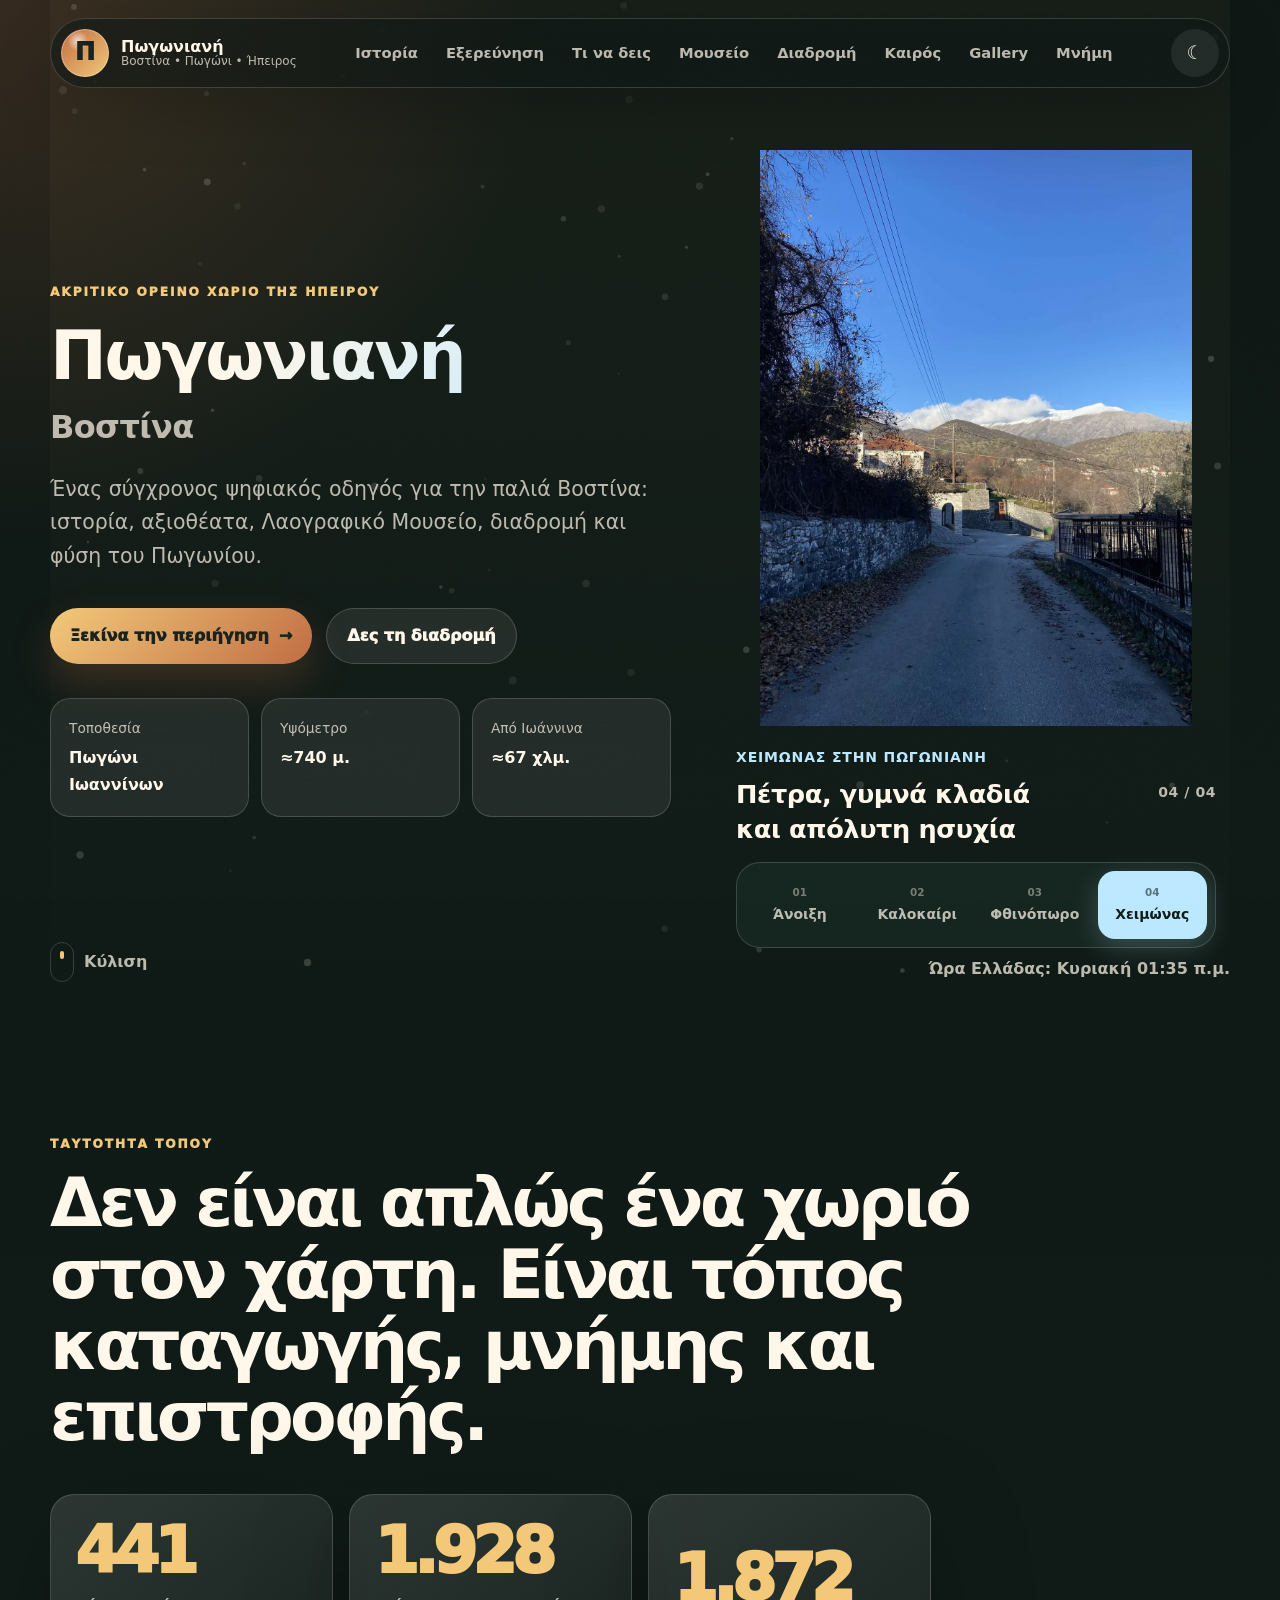
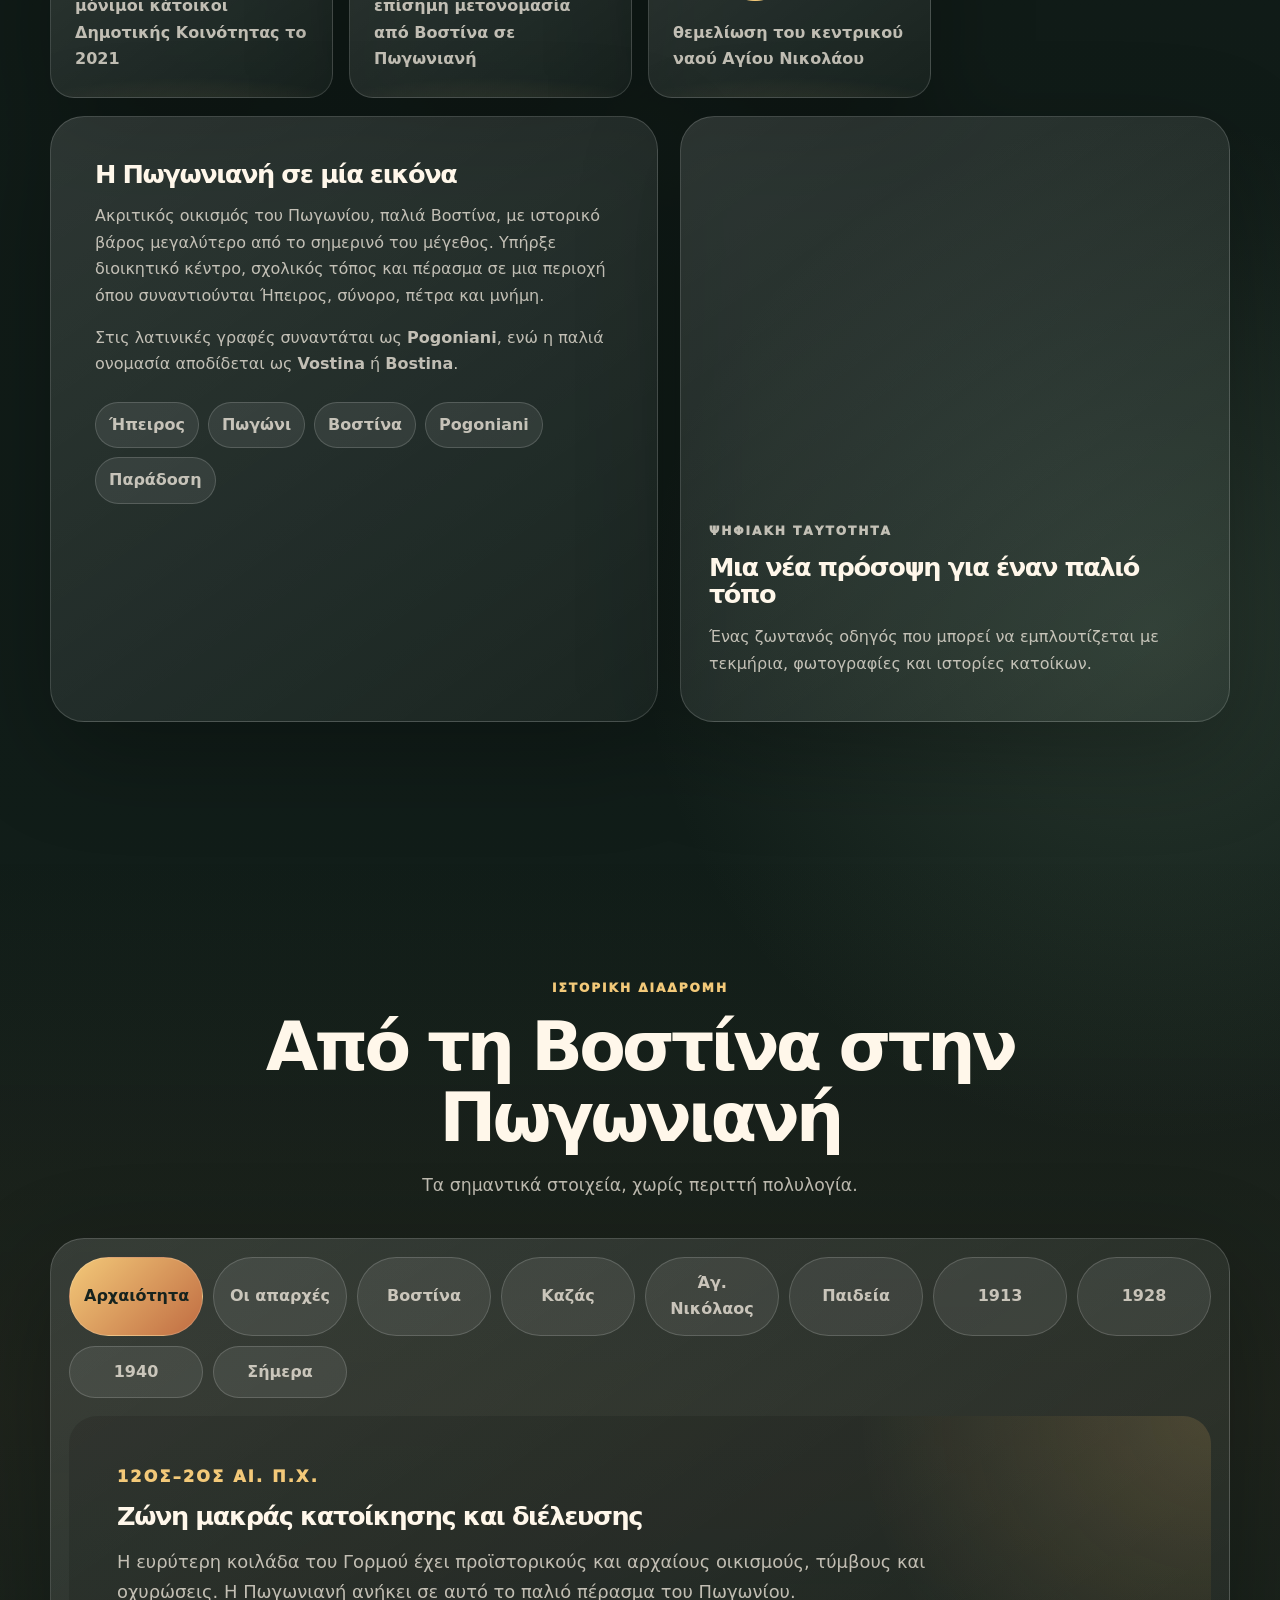
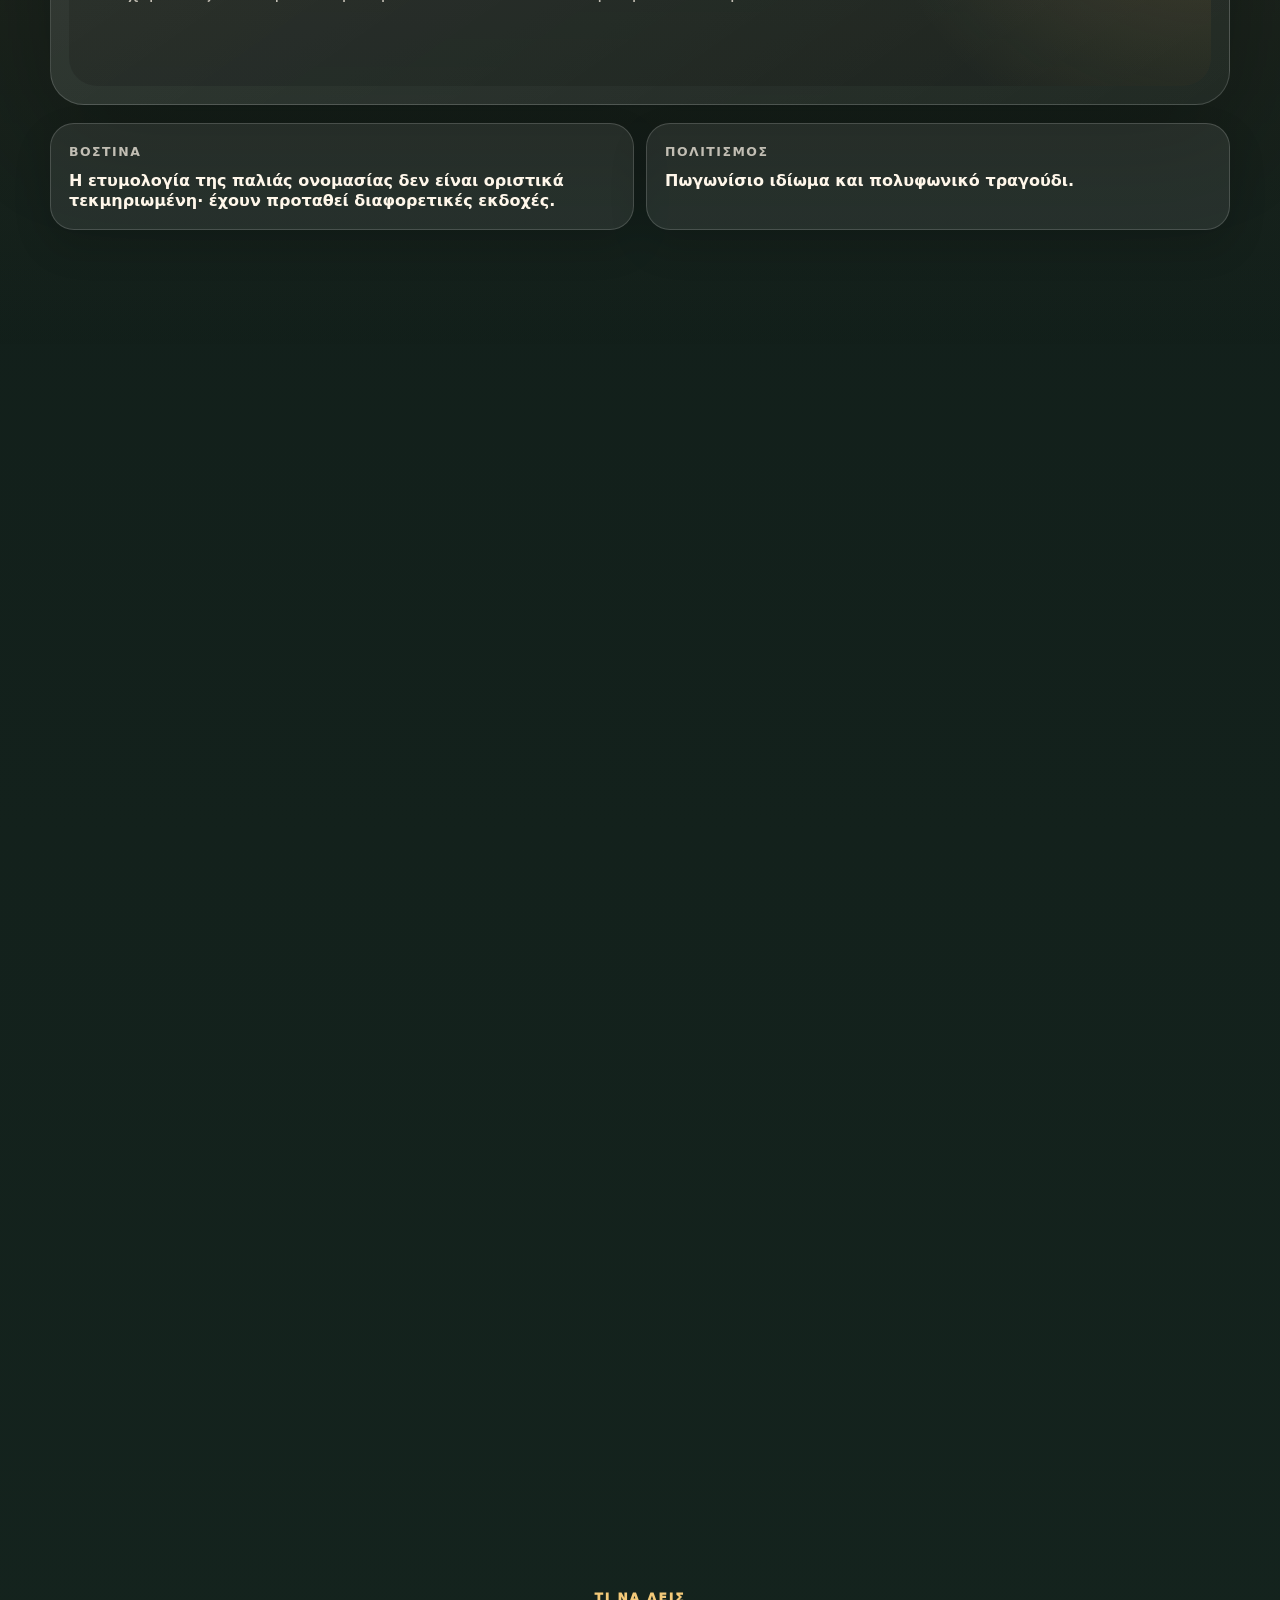
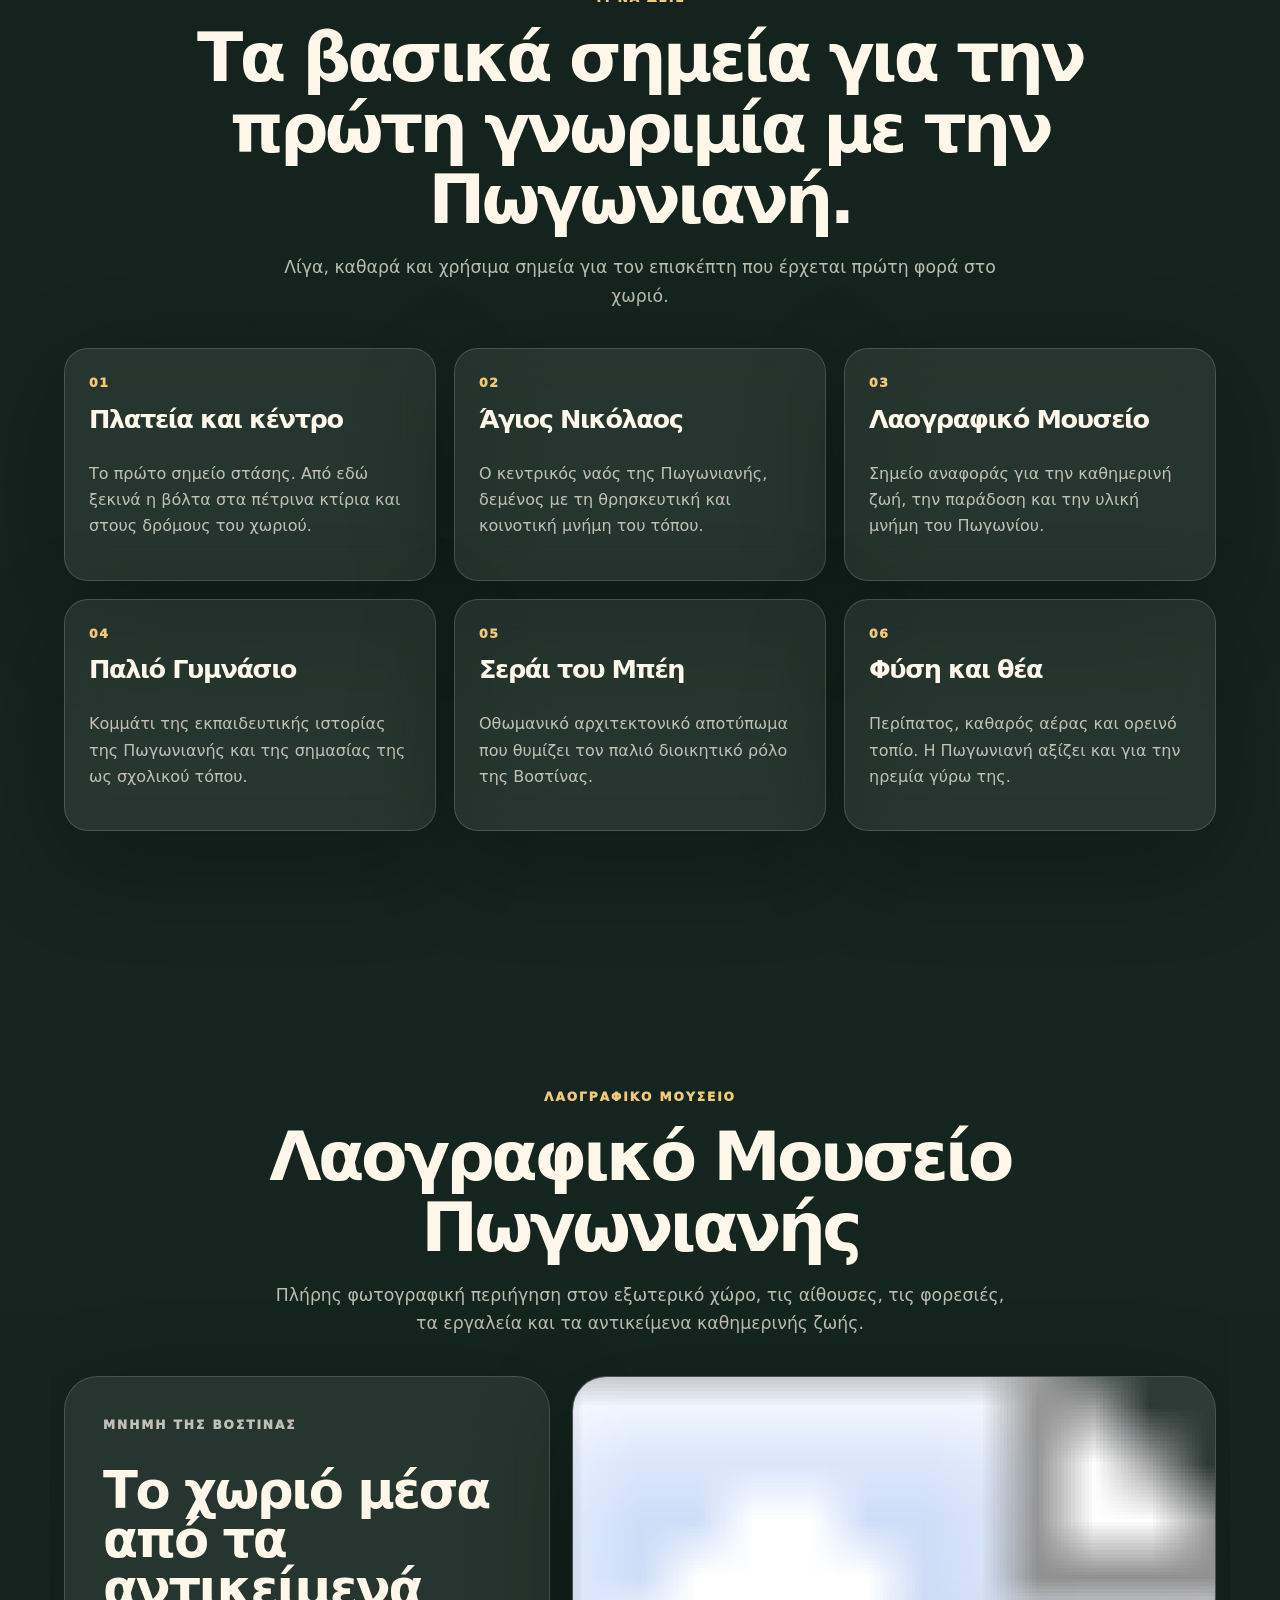
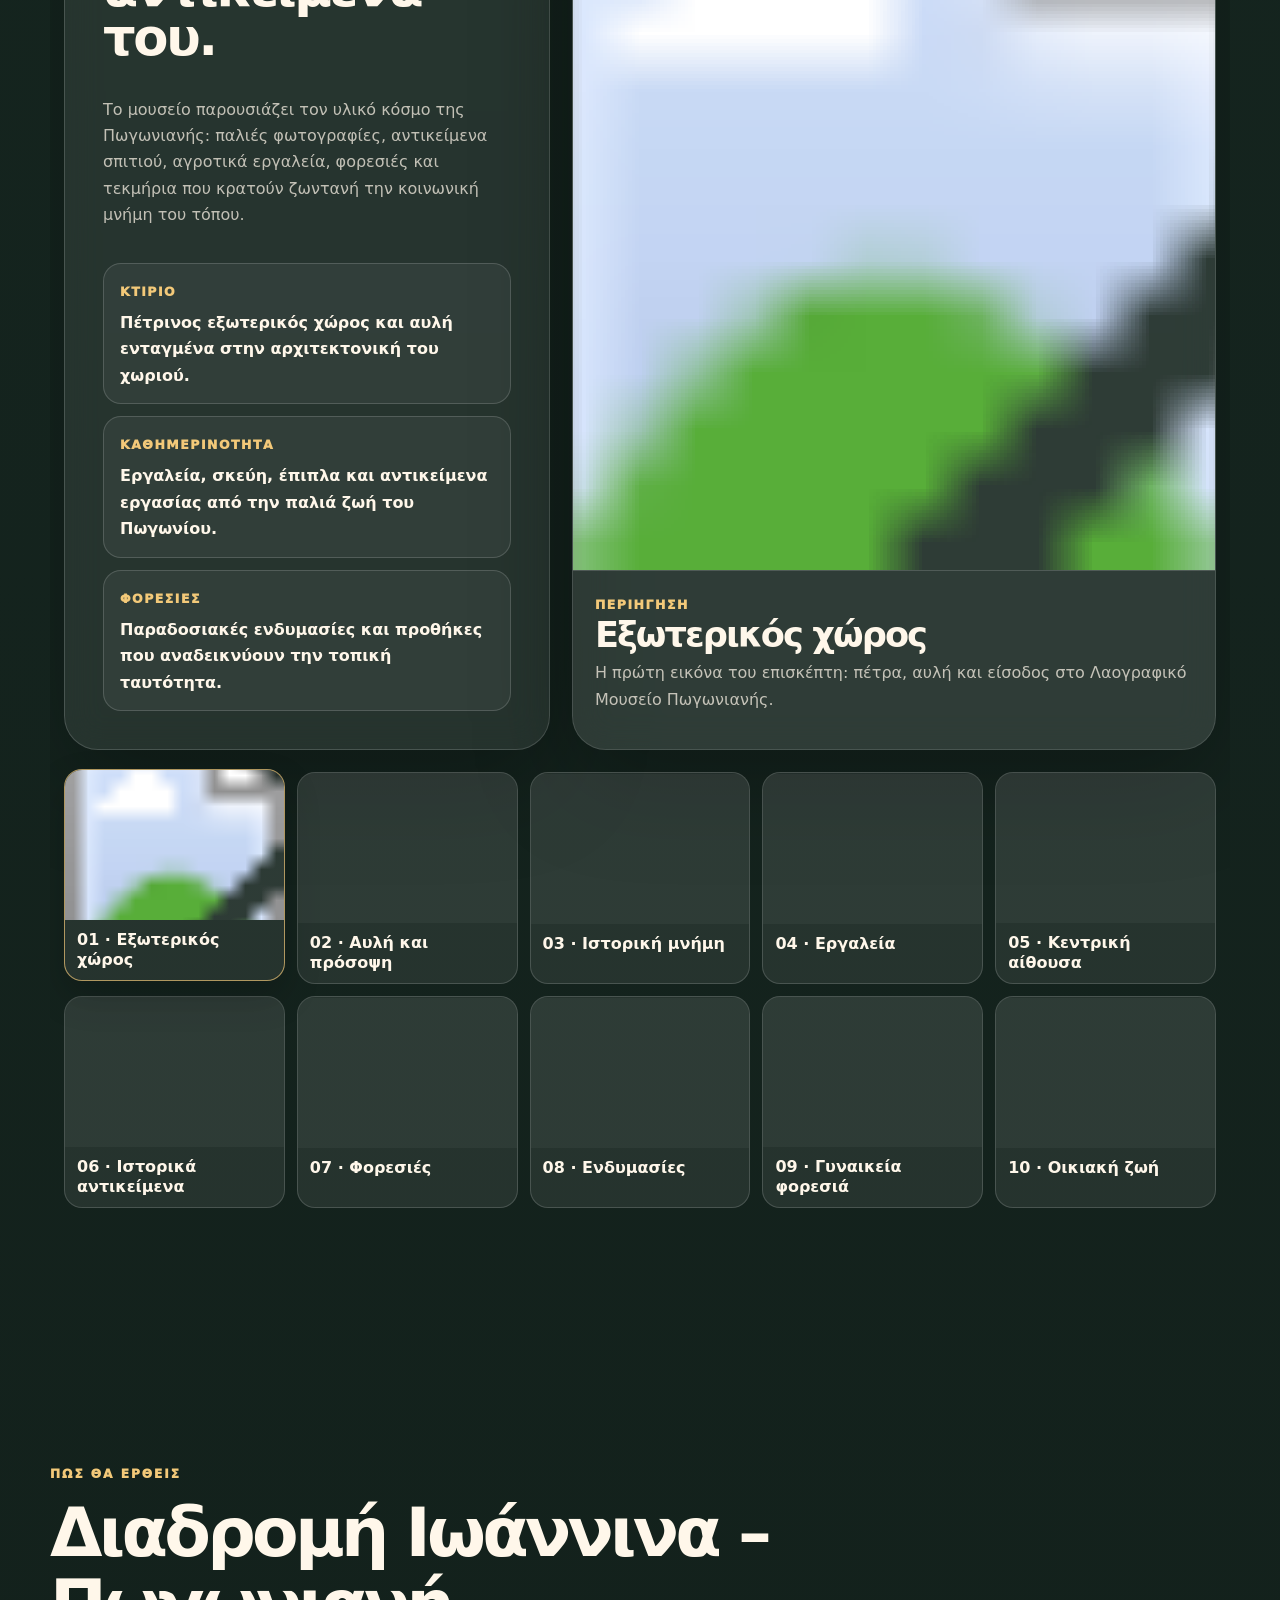
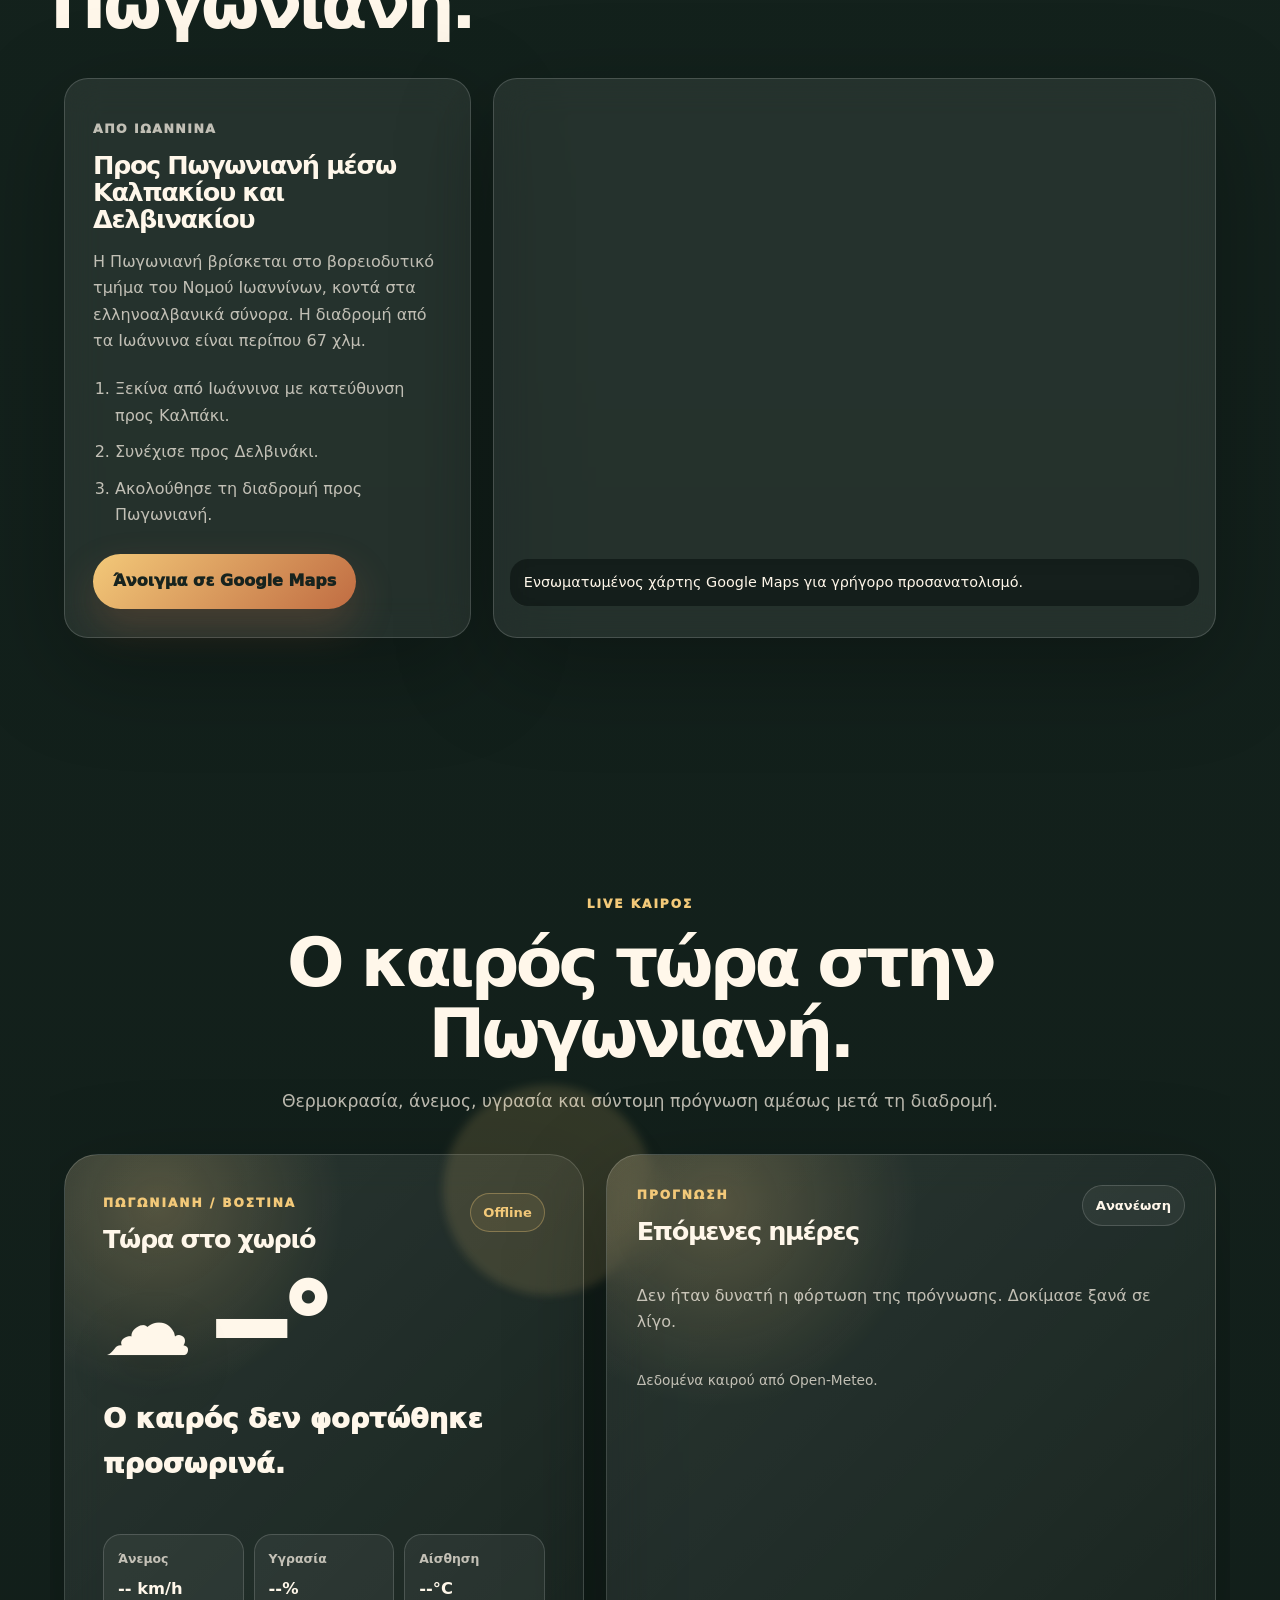
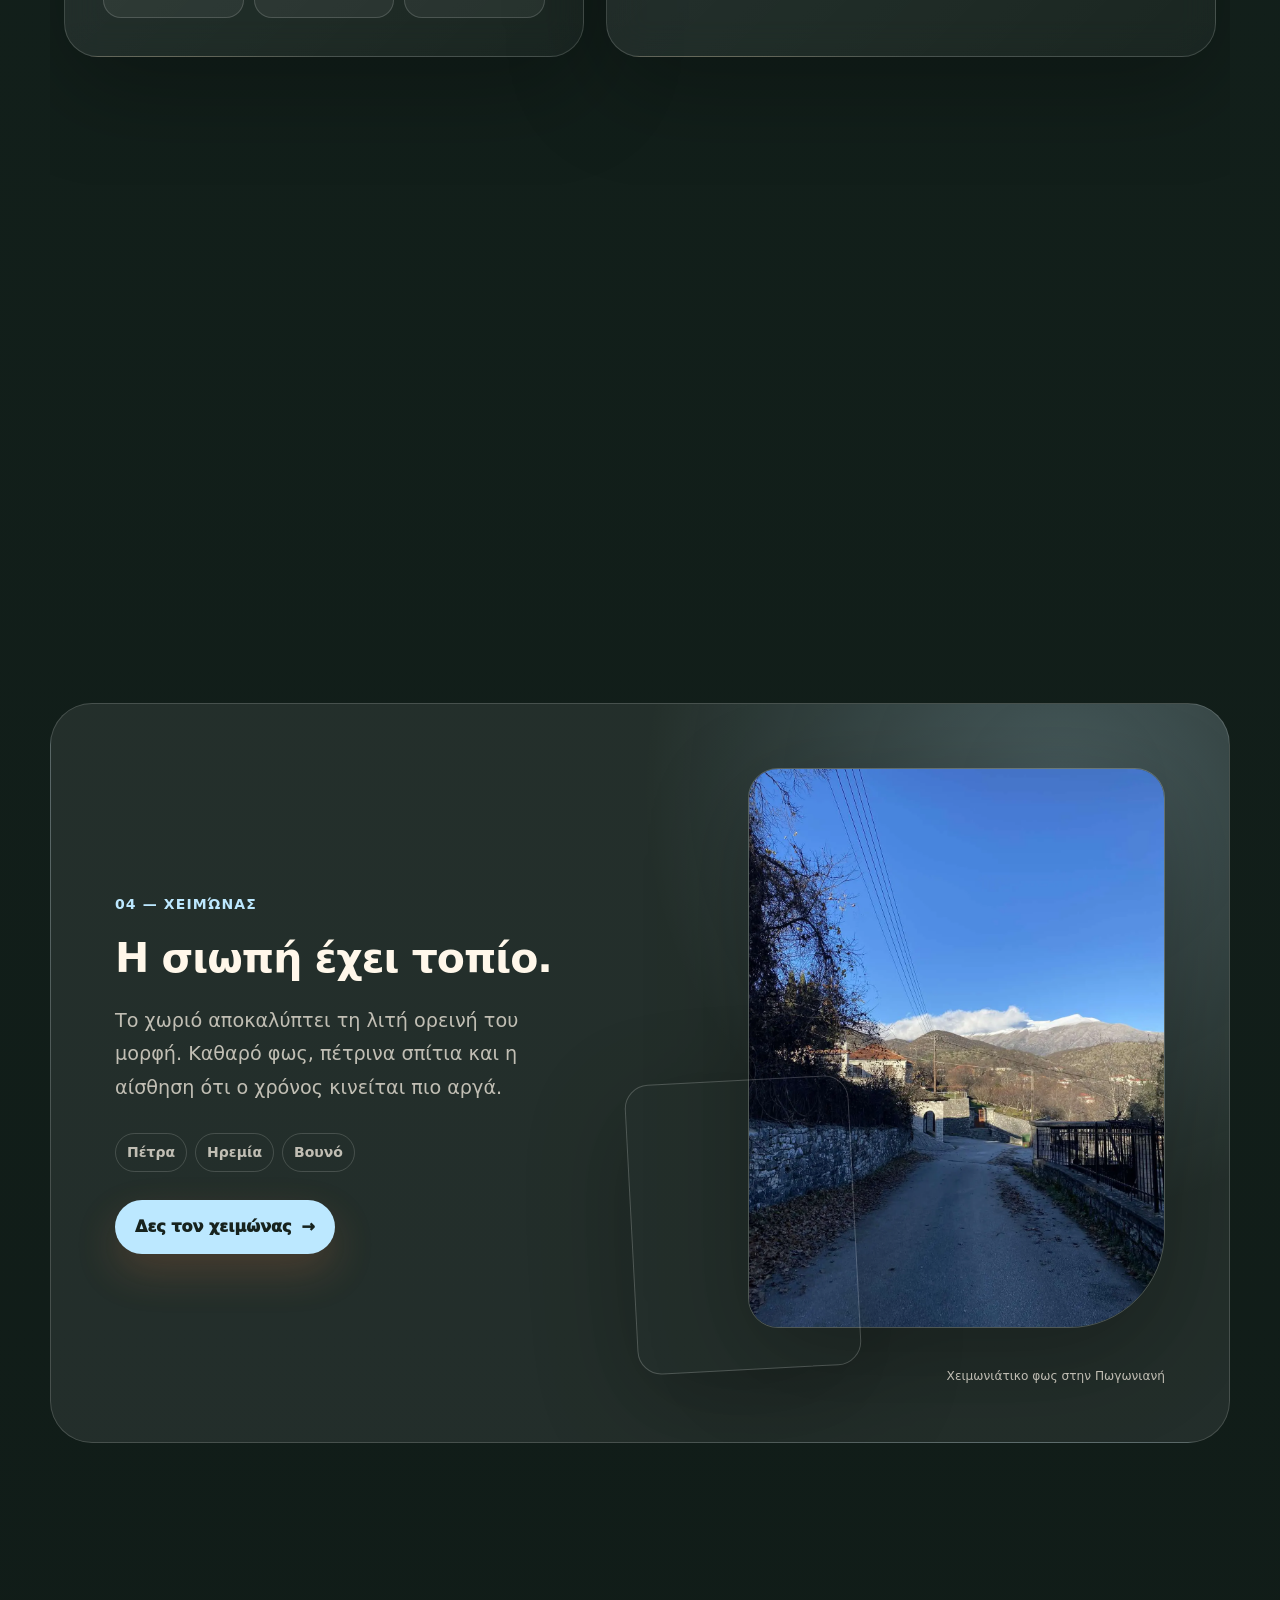
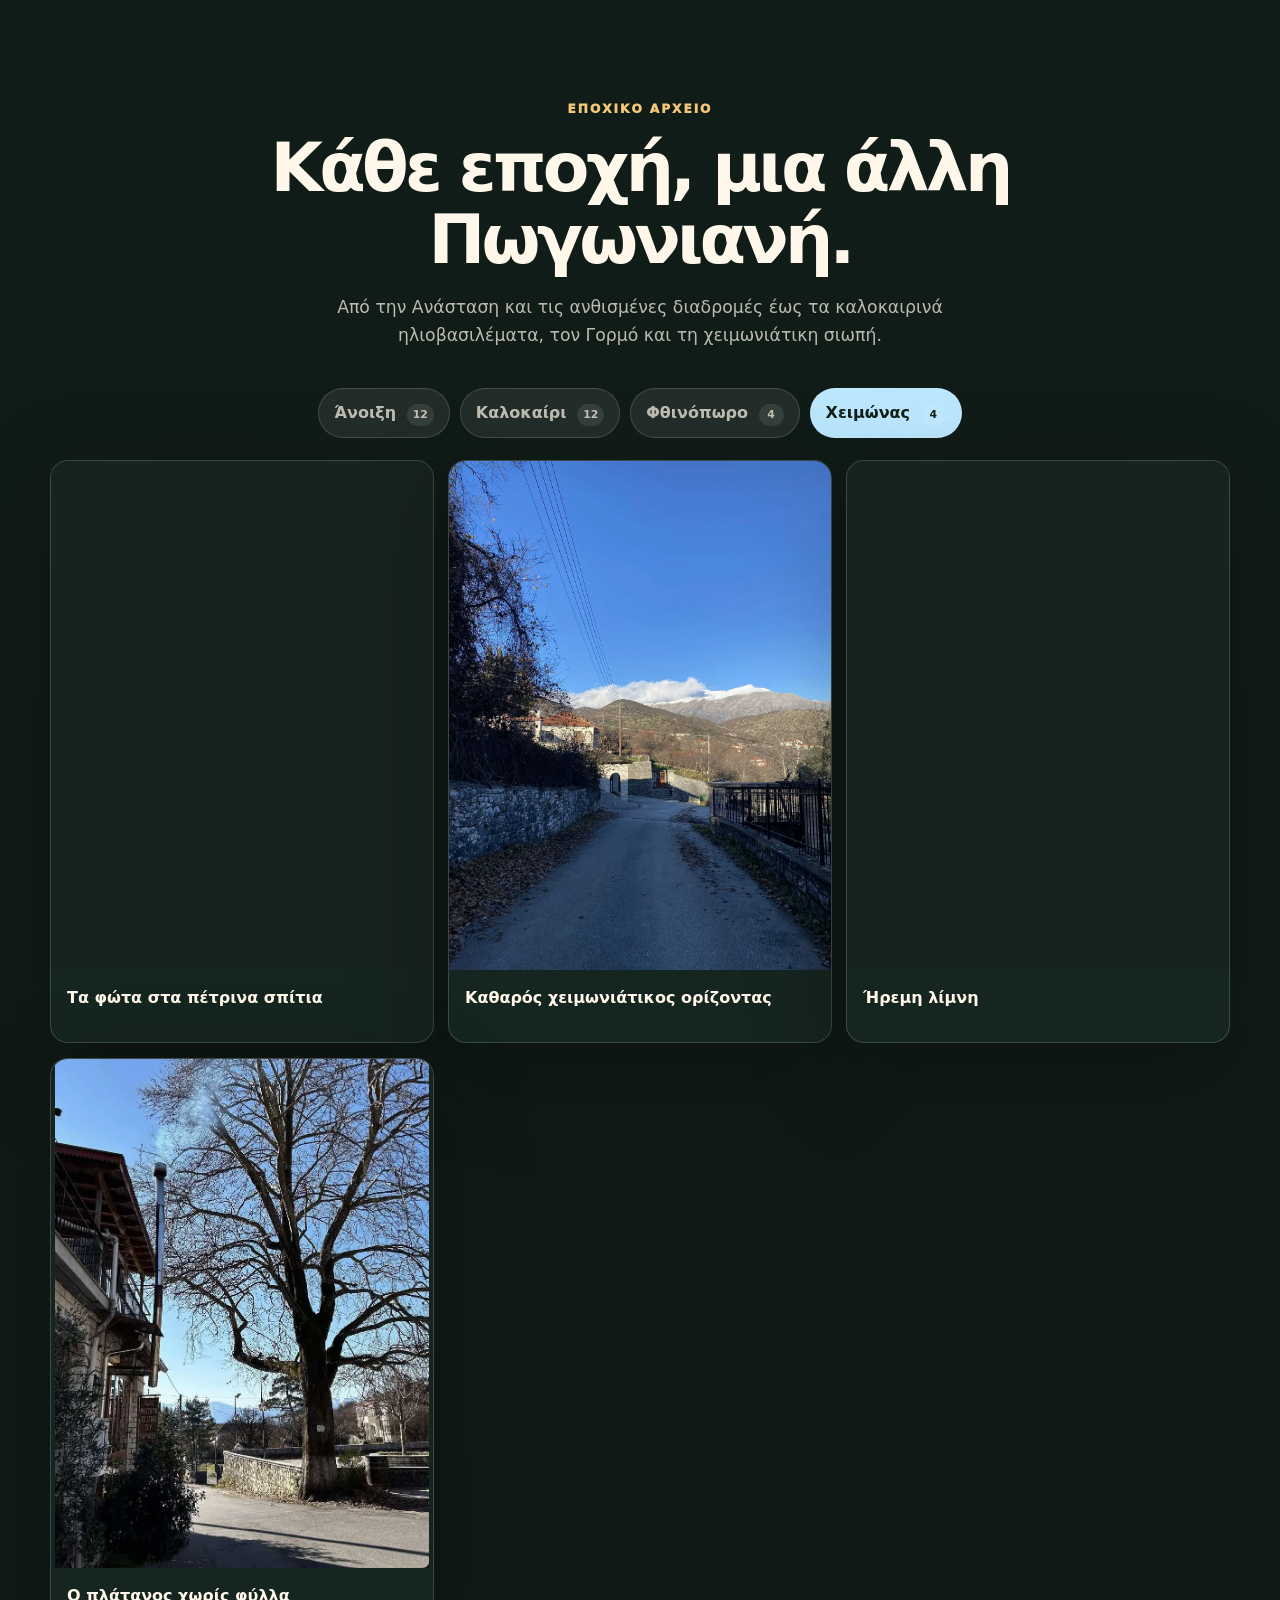
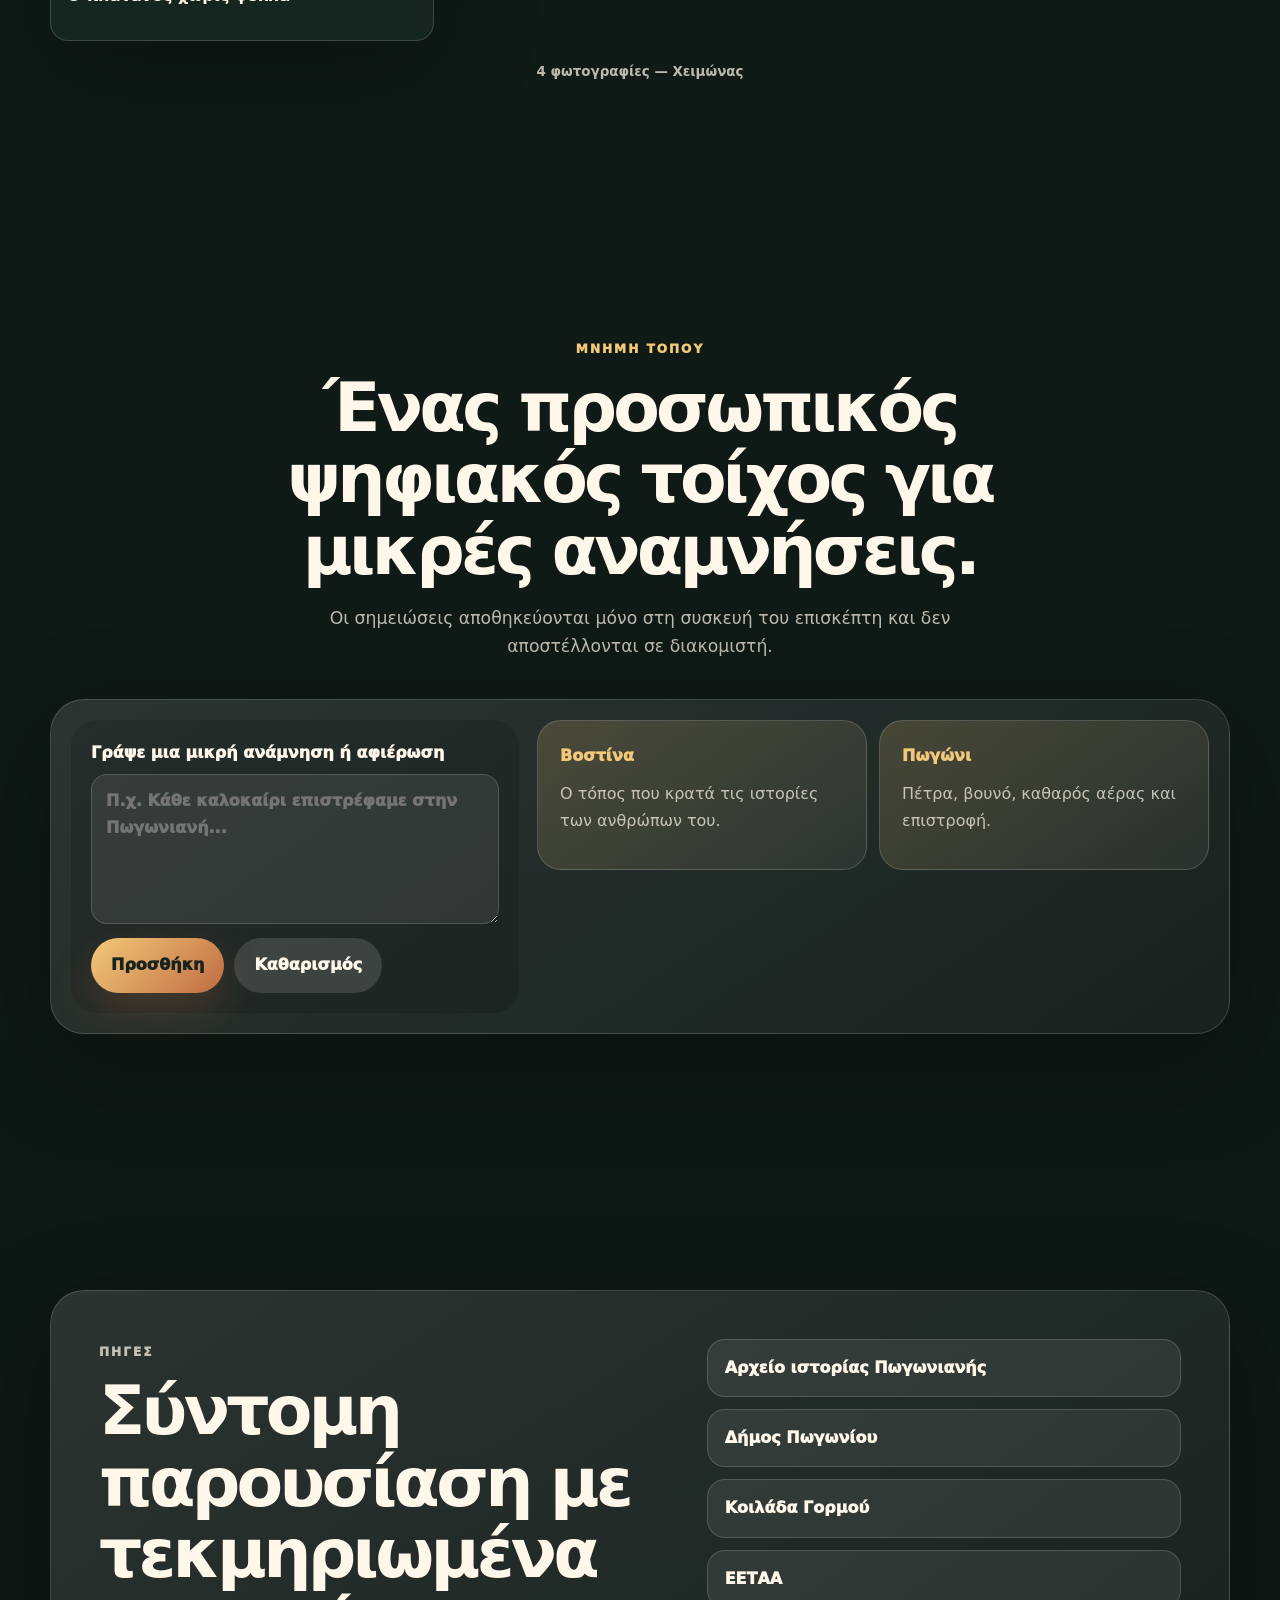
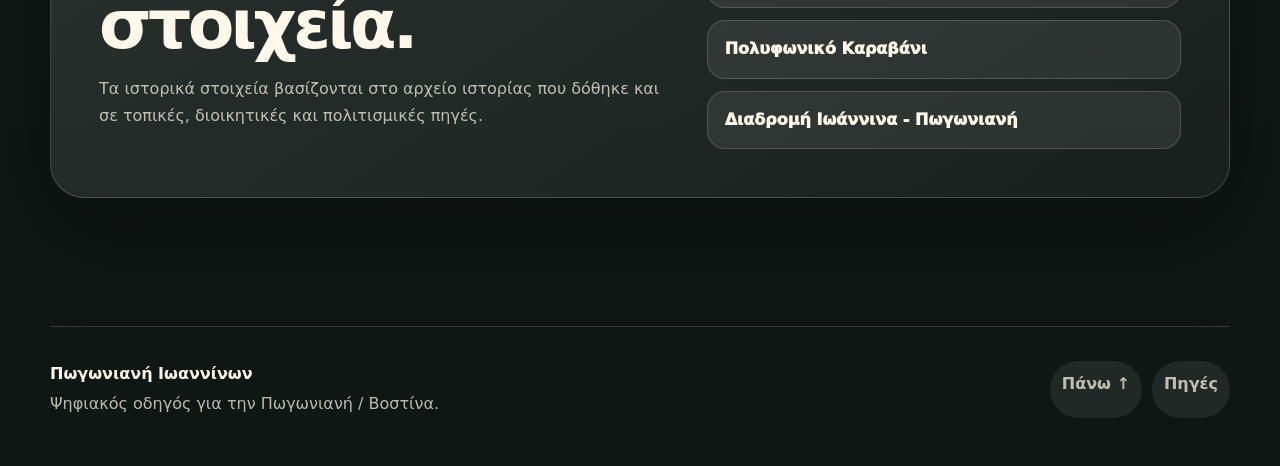
==== commit f9f0797a: "Fix clipped hero title, photo overlays and seasonal gallery layout" ====
--- a/index.html
+++ b/index.html
@@ -75,7 +75,7 @@
   <link rel="stylesheet" href="css/visitor.css" />
   <link rel="stylesheet" href="css/hero-season.css" />
   <link rel="stylesheet" href="css/features.css" />
-  <link rel="stylesheet" href="css/seasonal-v2.css" />
+  <link rel="stylesheet" href="css/seasonal-v2.css?v=20260915-layout-fix" />
 </head>
 
 <body>
@@ -154,10 +154,10 @@
         </div>
       </div>
 
-      <div class="hero-visual hero-season-stage reveal delay-1" data-parallax="0.055">
+      <div class="hero-visual hero-season-stage reveal delay-1">
         <figure class="season-portrait" id="seasonHeroCard">
           <img id="seasonHeroImage" src="assets/seasonal/autumn/river2023.webp" alt="Πεζοπορία στο δάσος του Πωγωνίου το φθινόπωρο" fetchpriority="high" />
-          <figcaption class="card-overlay">
+          <figcaption class="season-caption">
             <p id="seasonHeroKicker">Φθινόπωρο στην Πωγωνιανή</p>
             <h2 id="seasonHeroTitle">Δάσος, νερό και χρυσαφένιο φως</h2>
             <span class="season-counter" id="seasonCounter">03 / 04</span>
@@ -567,12 +567,11 @@
     <section class="section gallery-section" id="gallery">
       <div class="section-title centered reveal">
         <p class="eyebrow">Εποχικό αρχείο</p>
-        <h2>32 στιγμές από έναν τόπο που αλλάζει.</h2>
+        <h2>Κάθε εποχή, μια άλλη Πωγωνιανή.</h2>
         <p>Από την Ανάσταση και τις ανθισμένες διαδρομές έως τα καλοκαιρινά ηλιοβασιλέματα, τον Γορμό και τη χειμωνιάτικη σιωπή.</p>
       </div>
 
       <div class="filter-bar reveal" aria-label="Φίλτρα φωτογραφιών">
-        <button class="filter" aria-pressed="false" data-season-filter="all" type="button">Όλες <span>32</span></button>
         <button class="filter" aria-pressed="false" data-season-filter="spring" type="button">Άνοιξη <span>12</span></button>
         <button class="filter" aria-pressed="false" data-season-filter="summer" type="button">Καλοκαίρι <span>12</span></button>
         <button class="filter active" aria-pressed="true" data-season-filter="autumn" type="button">Φθινόπωρο <span>4</span></button>
@@ -654,8 +653,8 @@
     <h3 id="modalTitle"></h3>
   </dialog>
 
-  <script src="js/app.js"></script>
+  <script src="js/app.js?v=20260915-layout-fix"></script>
   <script src="js/features.js"></script>
-  <script src="js/seasonal-v2.js"></script>
+  <script src="js/seasonal-v2.js?v=20260915-layout-fix"></script>
 </body>
 </html>
--- a/css/seasonal-v2.css
+++ b/css/seasonal-v2.css
@@ -38,132 +38,119 @@
 }
 
 .hero {
-  grid-template-columns: minmax(0, .9fr) minmax(430px, 1.1fr);
-  gap: clamp(32px, 5vw, 76px);
+  grid-template-columns: minmax(0, 1.1fr) minmax(0, .9fr);
+  gap: clamp(28px, 4vw, 56px);
 }
 
 .hero-copy {
   position: relative;
   z-index: 3;
-}
-
-.hero-title-main {
+  container-type: inline-size;
+}
+
+.hero .hero-title-main {
+  margin: 0;
+  font-size: clamp(1.75rem, 5vw, 4.25rem);
+  font-size: clamp(1.75rem, 12cqi, 4.25rem);
+  line-height: 1.2;
+  letter-spacing: -.035em;
+  white-space: nowrap;
   background: linear-gradient(120deg, var(--text) 30%, var(--season-accent));
   background-clip: text;
   -webkit-background-clip: text;
   color: transparent;
 }
 
+.hero .hero-title-sub {
+  margin-top: 10px;
+  font-size: clamp(1.35rem, 2.5vw, 2.1rem);
+  line-height: 1.25;
+  letter-spacing: -.02em;
+}
+
 .hero-season-stage {
   min-width: 0;
-  position: relative;
-  padding-bottom: 76px;
+  display: grid;
+  gap: 16px;
+  width: 100%;
+  max-width: 480px;
+  margin-inline: auto;
+  padding: 0;
 }
 
 .season-portrait {
   position: relative;
-  min-height: min(67svh, 720px);
+  min-height: 0;
   margin: 0;
-  overflow: hidden;
-  border-radius: 40px 40px 128px 40px;
-  border: 1px solid rgba(255, 255, 255, .19);
-  background: #17231e;
-  box-shadow:
-    0 44px 110px rgba(0, 0, 0, .4),
-    0 0 0 1px var(--season-glow),
-    34px 34px 90px var(--season-glow);
-  isolation: isolate;
-}
-
-.season-portrait::before {
-  content: "";
-  position: absolute;
-  inset: 0;
-  z-index: 1;
-  background:
-    linear-gradient(180deg, transparent 42%, rgba(5, 10, 8, .82) 100%),
-    linear-gradient(90deg, rgba(5, 10, 8, .17), transparent 55%);
-  pointer-events: none;
-}
-
+}
+
+.season-portrait::before,
 .season-portrait::after {
-  content: attr(data-label);
-  position: absolute;
-  top: 24px;
-  right: 24px;
-  z-index: 2;
-  padding: 8px 13px;
-  border: 1px solid rgba(255,255,255,.24);
-  border-radius: 999px;
-  background: rgba(9,16,13,.3);
-  color: #fff;
-  font-size: .72rem;
-  font-weight: 900;
-  letter-spacing: .14em;
-  backdrop-filter: blur(12px);
+  content: none;
 }
 
 .season-portrait > img {
   width: 100%;
-  height: 100%;
-  min-height: min(67svh, 720px);
-  object-fit: cover;
-  transition: opacity .32s ease, transform .85s cubic-bezier(.2,.75,.2,1);
+  height: auto;
+  min-height: 0;
+  max-height: 36rem;
+  object-fit: contain;
+  border-radius: 18px;
+  transition: opacity .2s ease;
 }
 
 .season-portrait.is-changing > img {
-  opacity: .35;
-  transform: scale(1.045);
-}
-
-.season-portrait .card-overlay {
-  position: absolute;
-  inset: auto 0 0;
-  z-index: 2;
-  padding: clamp(28px, 4vw, 48px);
-  color: #fff;
-}
-
-.season-portrait .card-overlay p {
-  margin: 0 0 8px;
+  opacity: .7;
+}
+
+.season-caption {
+  display: grid;
+  grid-template-columns: minmax(0, 1fr) auto;
+  gap: 8px 16px;
+  padding: 20px 0 0;
+  color: var(--text);
+}
+
+.season-caption p {
+  grid-column: 1 / -1;
+  margin: 0;
   color: var(--season-accent);
-  font-size: .76rem;
-  font-weight: 950;
-  letter-spacing: .14em;
+  font-size: .875rem;
+  font-weight: 700;
+  letter-spacing: .06em;
   text-transform: uppercase;
 }
 
-.season-portrait .card-overlay h2 {
-  max-width: 560px;
-  font-size: clamp(2rem, 4vw, 4rem);
-  letter-spacing: -.055em;
+.season-caption h2 {
+  margin: 0;
+  font-size: clamp(1.35rem, 2vw, 1.8rem);
+  font-weight: 650;
+  line-height: 1.35;
+  letter-spacing: -.015em;
+  overflow-wrap: normal;
+  word-break: normal;
+  hyphens: none;
   text-wrap: balance;
 }
 
 .season-counter {
   display: block;
-  margin-top: 18px;
-  color: rgba(255,255,255,.66);
-  font-size: .78rem;
-  font-weight: 850;
-  letter-spacing: .14em;
+  margin-top: 4px;
+  color: var(--muted);
+  font-size: .875rem;
+  font-weight: 600;
+  letter-spacing: .04em;
 }
 
 .season-switcher {
-  position: absolute;
-  z-index: 4;
-  right: 18px;
-  bottom: 16px;
-  left: 18px;
+  position: static;
   display: grid;
   grid-template-columns: repeat(4, 1fr);
   gap: 8px;
   padding: 8px;
   border: 1px solid var(--line);
   border-radius: 24px;
-  background: rgba(13, 22, 18, .76);
-  box-shadow: 0 20px 54px rgba(0,0,0,.25);
-  backdrop-filter: blur(18px);
+  background: var(--bg-2);
 }
 
 .season-switcher button {
@@ -172,10 +159,10 @@
   border-radius: 17px;
   padding: 13px 8px;
   background: transparent;
-  color: rgba(255,255,255,.68);
+  color: var(--muted);
   cursor: pointer;
-  font-size: .78rem;
-  font-weight: 850;
+  font-size: .875rem;
+  font-weight: 650;
   transition: .25s ease;
 }
 
@@ -187,8 +174,8 @@
 }
 
 .season-switcher button:hover {
-  color: #fff;
-  background: rgba(255,255,255,.08);
+  color: var(--text);
+  background: var(--surface);
 }
 
 .season-switcher button[aria-selected="true"] {
@@ -274,8 +261,8 @@
 
 .season-editorial {
   display: grid;
-  grid-template-columns: minmax(280px, .78fr) minmax(0, 1.22fr);
-  gap: clamp(28px, 6vw, 80px);
+  grid-template-columns: minmax(0, 1fr) minmax(0, 1.15fr);
+  gap: clamp(24px, 4vw, 56px);
   align-items: center;
   padding: clamp(26px, 5vw, 64px);
   border: 1px solid var(--line);
@@ -289,25 +276,33 @@
 .season-editorial-copy {
   position: relative;
   z-index: 2;
+  min-width: 0;
 }
 
 .season-index {
   margin: 0 0 18px;
   color: var(--season-accent);
-  font-size: .75rem;
-  font-weight: 950;
-  letter-spacing: .17em;
+  font-size: .875rem;
+  font-weight: 700;
+  letter-spacing: .08em;
 }
 
 .season-editorial-copy h3 {
   margin-bottom: 20px;
-  font-size: clamp(2.6rem, 5.2vw, 5.8rem);
+  font-size: clamp(1.85rem, 3.2vw, 3rem);
+  font-weight: 650;
+  line-height: 1.22;
+  letter-spacing: -.025em;
+  overflow-wrap: normal;
+  word-break: normal;
+  hyphens: none;
   text-wrap: balance;
 }
 
 .season-editorial-copy > p:not(.season-index) {
   color: var(--muted);
   font-size: clamp(1rem, 1.5vw, 1.2rem);
+  line-height: 1.75;
 }
 
 .season-facts {
@@ -322,8 +317,8 @@
   border: 1px solid var(--line);
   border-radius: 999px;
   color: var(--muted);
-  font-size: .78rem;
-  font-weight: 800;
+  font-size: .875rem;
+  font-weight: 600;
 }
 
 .season-editorial .btn-primary {
@@ -384,46 +379,52 @@
 }
 
 .seasonal-gallery {
-  grid-auto-flow: dense;
+  grid-template-columns: repeat(3, minmax(0, 1fr));
+  grid-auto-flow: row;
+  grid-auto-rows: auto;
+  align-items: stretch;
 }
 
 .seasonal-gallery .gallery-item {
-  min-height: 320px;
+  display: grid;
+  grid-template-rows: auto 1fr;
+  min-width: 0;
+  min-height: 0;
+  border: 1px solid var(--line);
+  border-radius: 18px;
+  background: var(--bg-2);
   animation: gallery-arrive .48s both;
 }
 
-.seasonal-gallery .gallery-item:nth-child(5n + 1) {
-  grid-row: span 2;
-}
-
-.seasonal-gallery .gallery-item:nth-child(7n + 3) {
-  grid-column: span 2;
-}
-
+/* The legacy ::after covers the entire tile. Do not reuse it as a
+   backdrop-filtered season badge: that blurs the photo itself. */
 .seasonal-gallery .gallery-item::after {
-  content: attr(data-season-label);
-  position: absolute;
-  top: 14px;
-  left: 14px;
-  padding: 6px 9px;
-  border: 1px solid rgba(255,255,255,.24);
-  border-radius: 999px;
-  background: rgba(8,13,11,.42);
-  color: #fff;
-  font-size: .65rem;
-  font-weight: 900;
-  letter-spacing: .1em;
-  text-transform: uppercase;
-  backdrop-filter: blur(10px);
-}
-
-.seasonal-gallery .gallery-item img {
-  transition: transform .7s cubic-bezier(.2,.75,.2,1), filter .3s ease;
-}
-
+  content: none;
+}
+
+.seasonal-gallery .gallery-item img,
 .seasonal-gallery .gallery-item:hover img {
-  transform: scale(1.055);
-  filter: saturate(1.08);
+  width: 100%;
+  height: auto;
+  aspect-ratio: 3 / 4;
+  object-fit: contain;
+  filter: none;
+  transform: none;
+}
+
+.seasonal-gallery .gallery-item span {
+  position: static;
+  display: block;
+  min-height: 4.5rem;
+  padding: 16px;
+  color: var(--text);
+  font-size: 1rem;
+  font-weight: 600;
+  line-height: 1.5;
+}
+
+.seasonal-gallery .gallery-item:hover {
+  border-color: var(--season-accent);
 }
 
 .gallery-status {
@@ -445,35 +446,16 @@
     padding-top: 132px;
   }
 
-  .hero-season-stage {
-    width: min(720px, 100%);
-    margin: 0 auto;
-  }
-
-  .season-portrait,
-  .season-portrait > img {
-    min-height: 610px;
-  }
-
   .season-editorial {
     grid-template-columns: 1fr;
   }
+
+  .seasonal-gallery {
+    grid-template-columns: repeat(2, minmax(0, 1fr));
+  }
 }
 
 @media (max-width: 680px) {
-  .hero-season-stage {
-    padding-bottom: 126px;
-  }
-
-  .season-portrait,
-  .season-portrait > img {
-    min-height: 520px;
-  }
-
-  .season-portrait {
-    border-radius: 28px 28px 74px 28px;
-  }
-
   .season-switcher {
     grid-template-columns: repeat(2, 1fr);
   }
@@ -503,21 +485,10 @@
     height: 205px;
   }
 
-  .seasonal-gallery {
-    grid-template-columns: 1fr 1fr;
-  }
-
-  .seasonal-gallery .gallery-item,
-  .seasonal-gallery .gallery-item:nth-child(n) {
-    min-height: 245px;
-    grid-column: span 1;
-    grid-row: span 1;
-  }
-
-  .seasonal-gallery .gallery-item:nth-child(5n + 1) {
-    grid-column: span 2;
-    min-height: 360px;
-  }
+}
+
+@media (max-width: 520px) {
+  .seasonal-gallery { grid-template-columns: 1fr; }
 }
 
 @media (prefers-reduced-motion: reduce) {
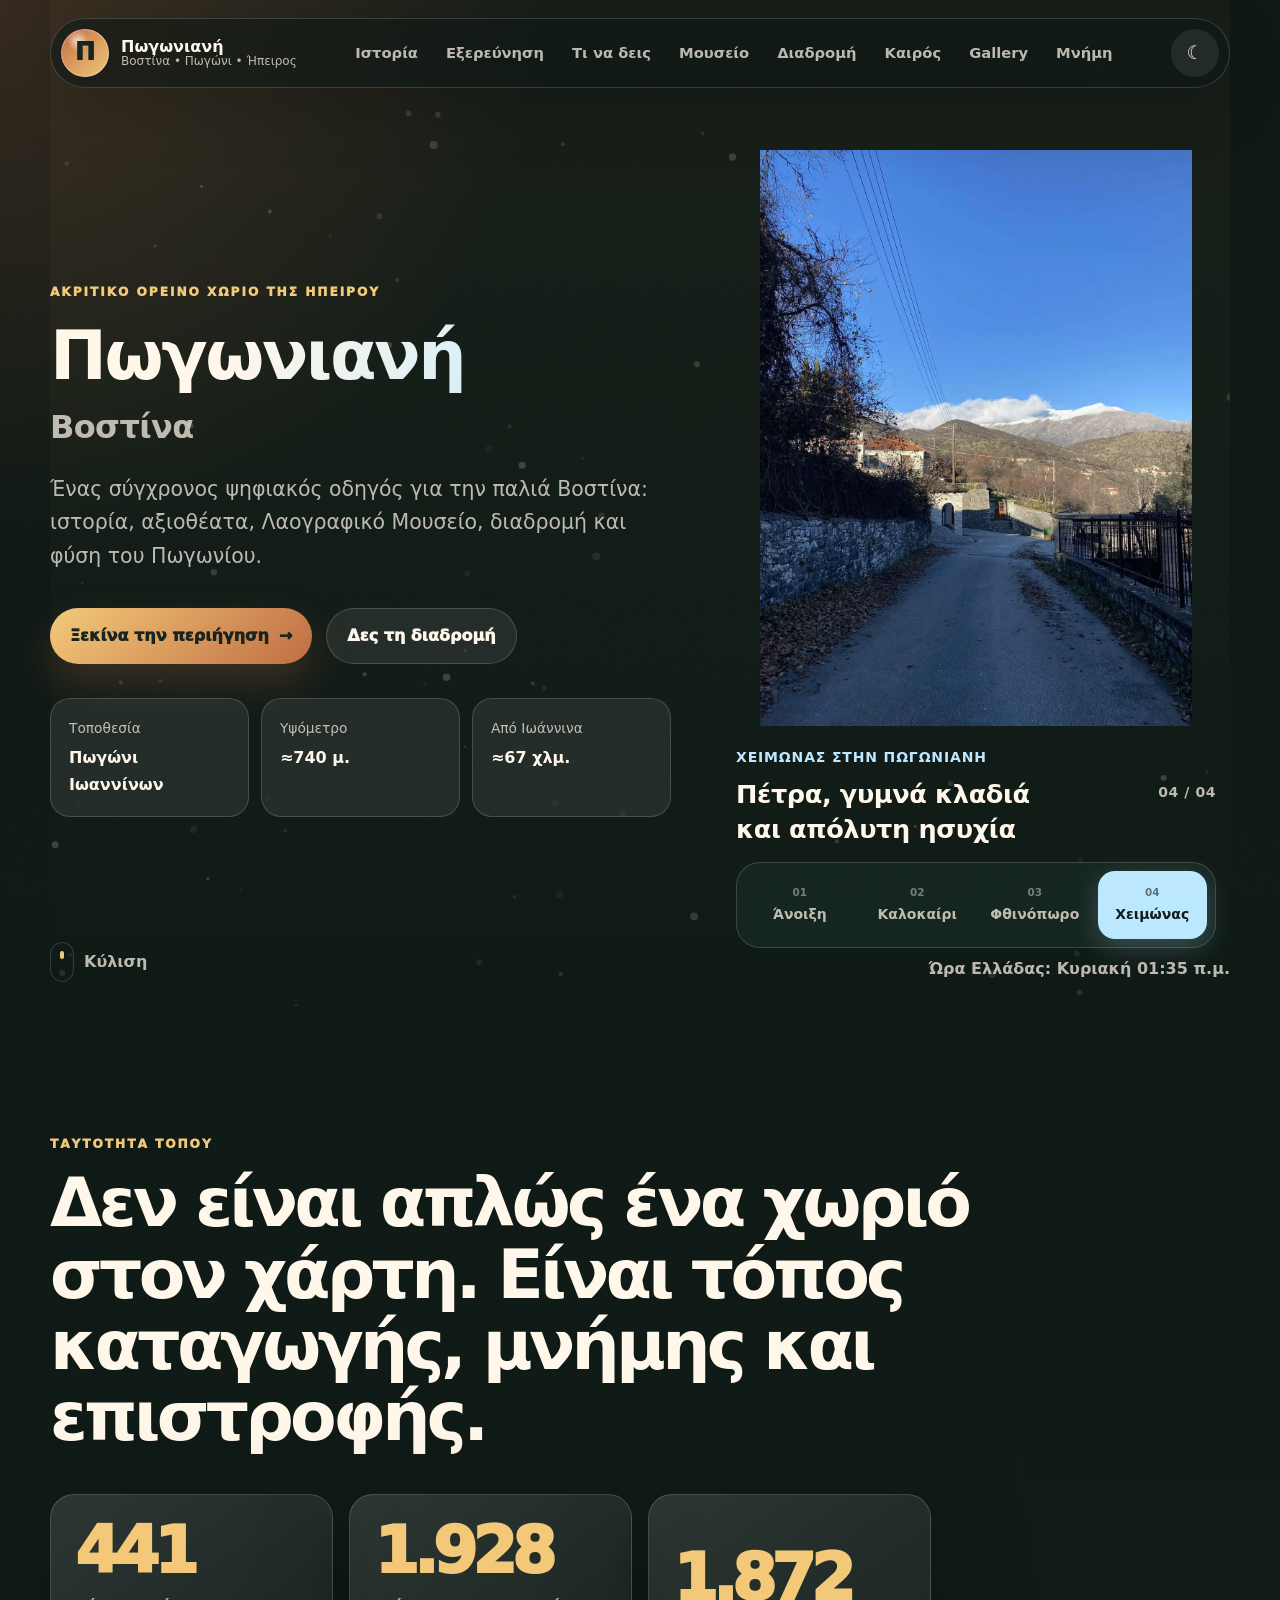
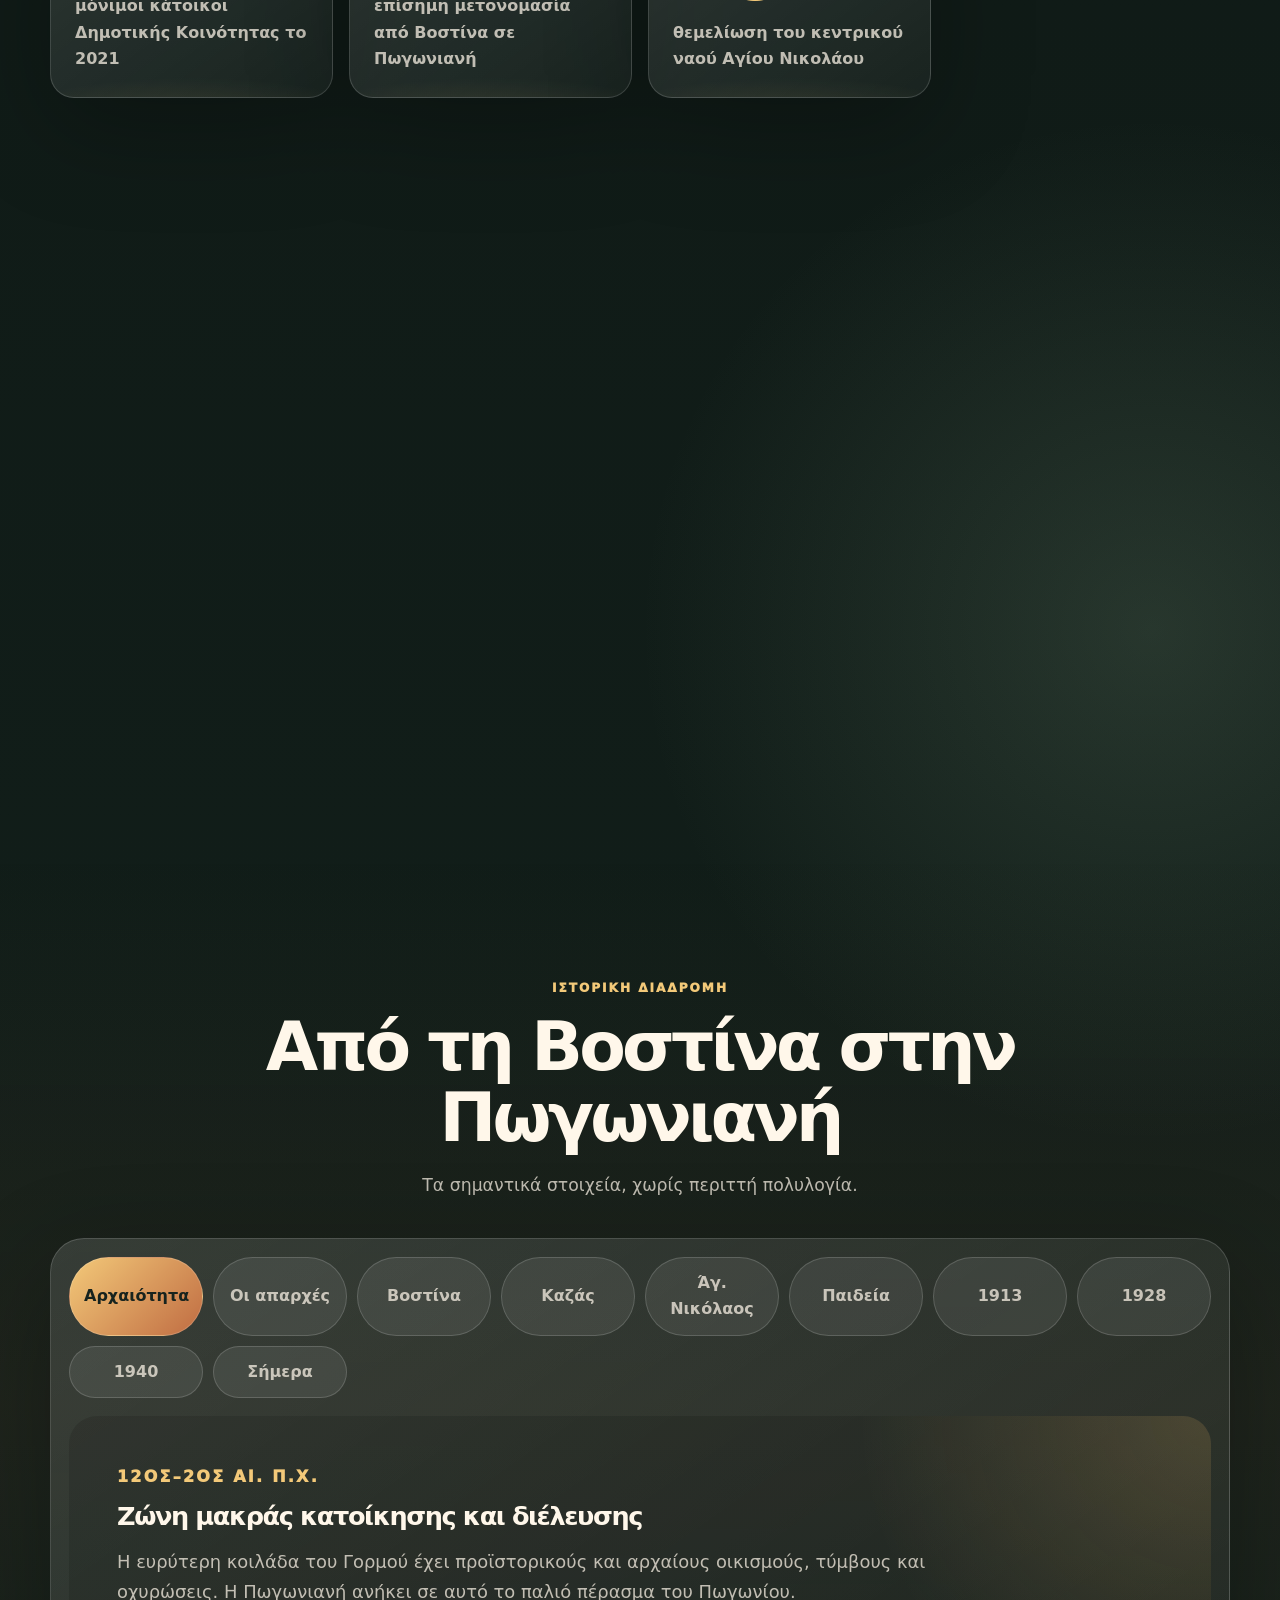
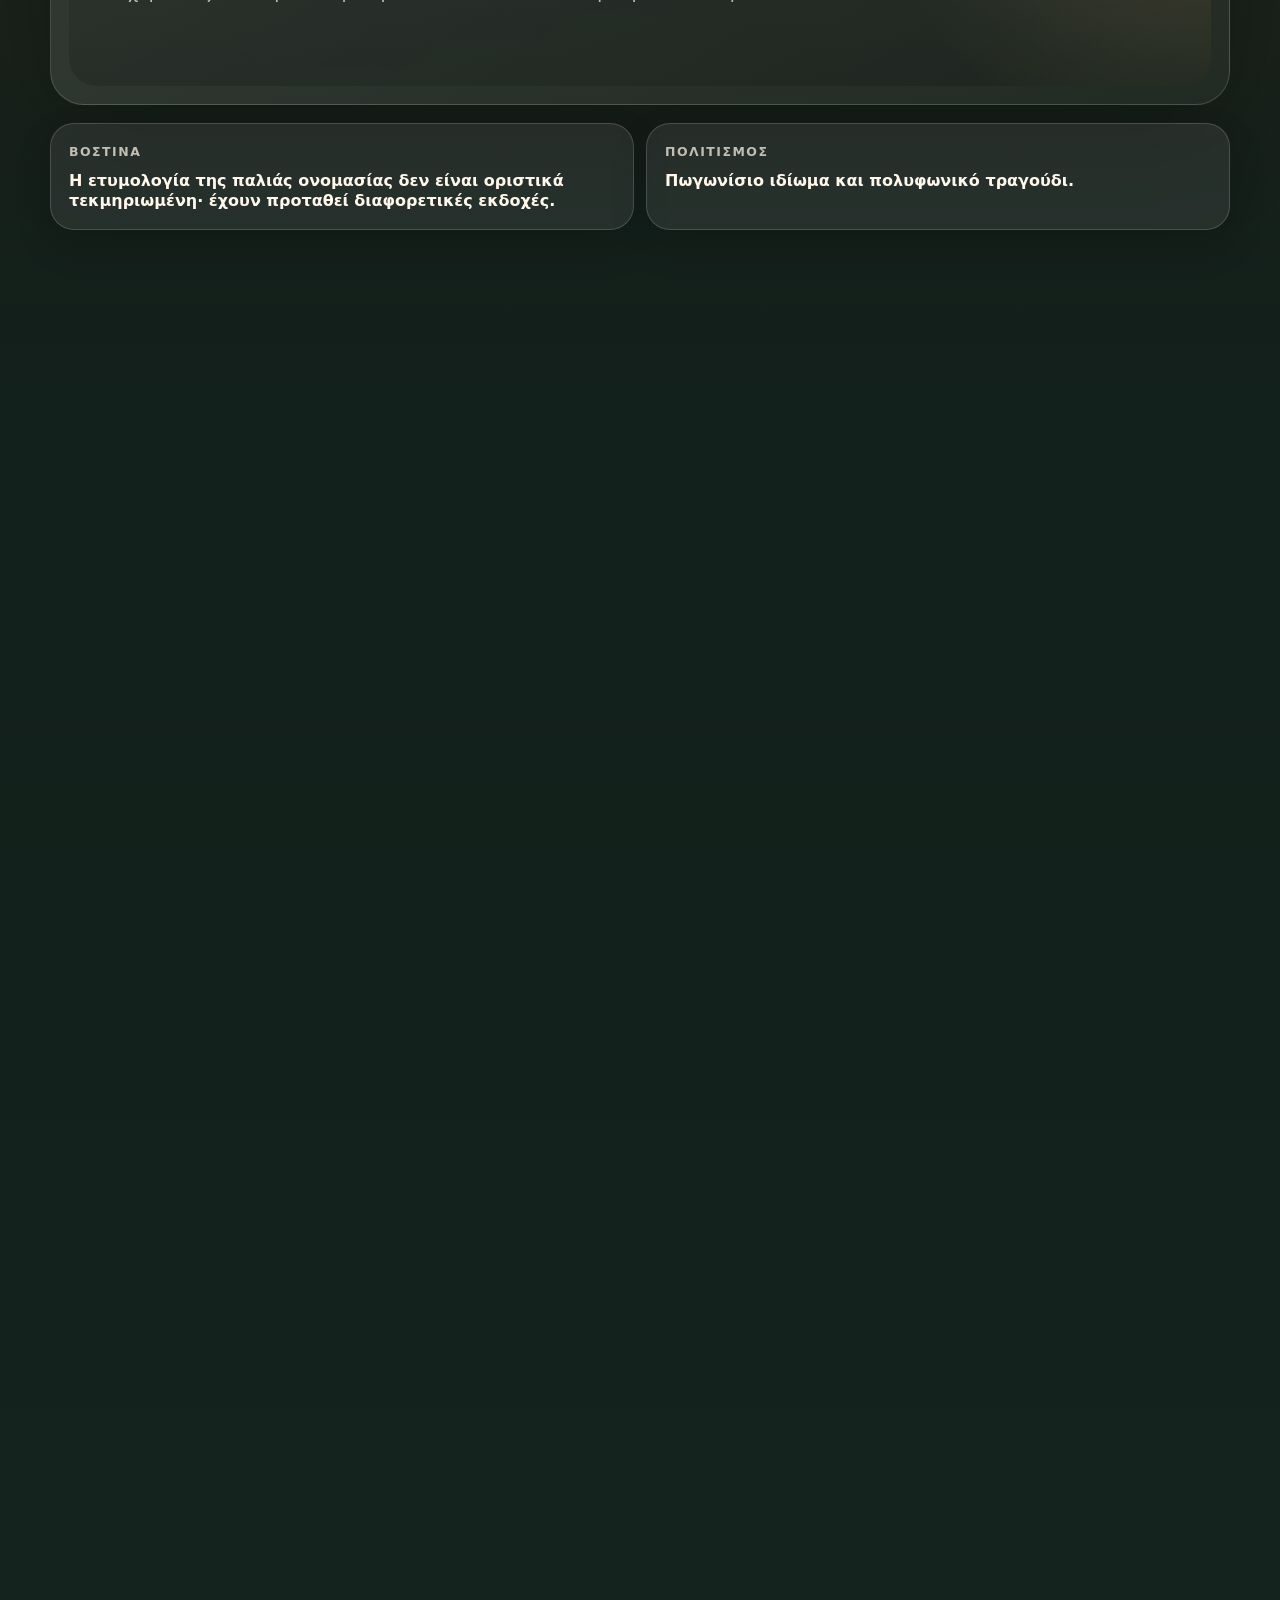
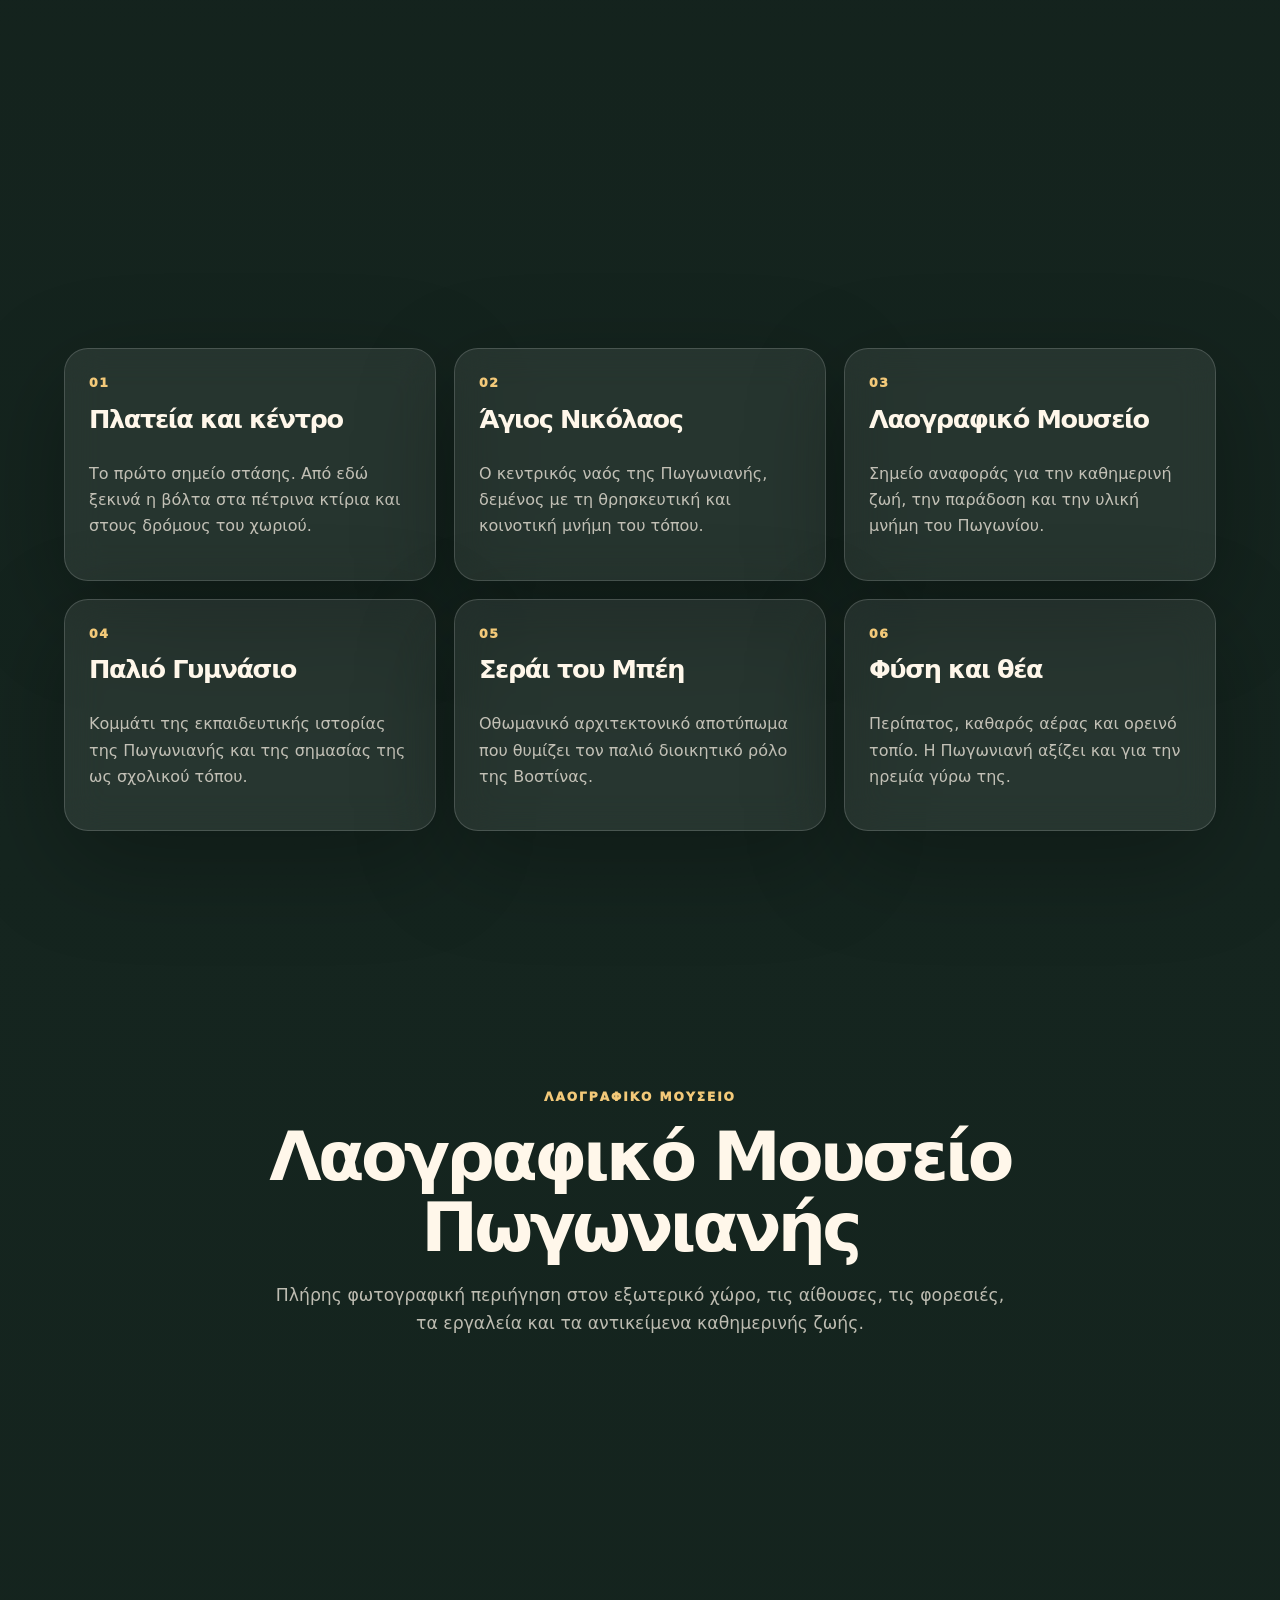
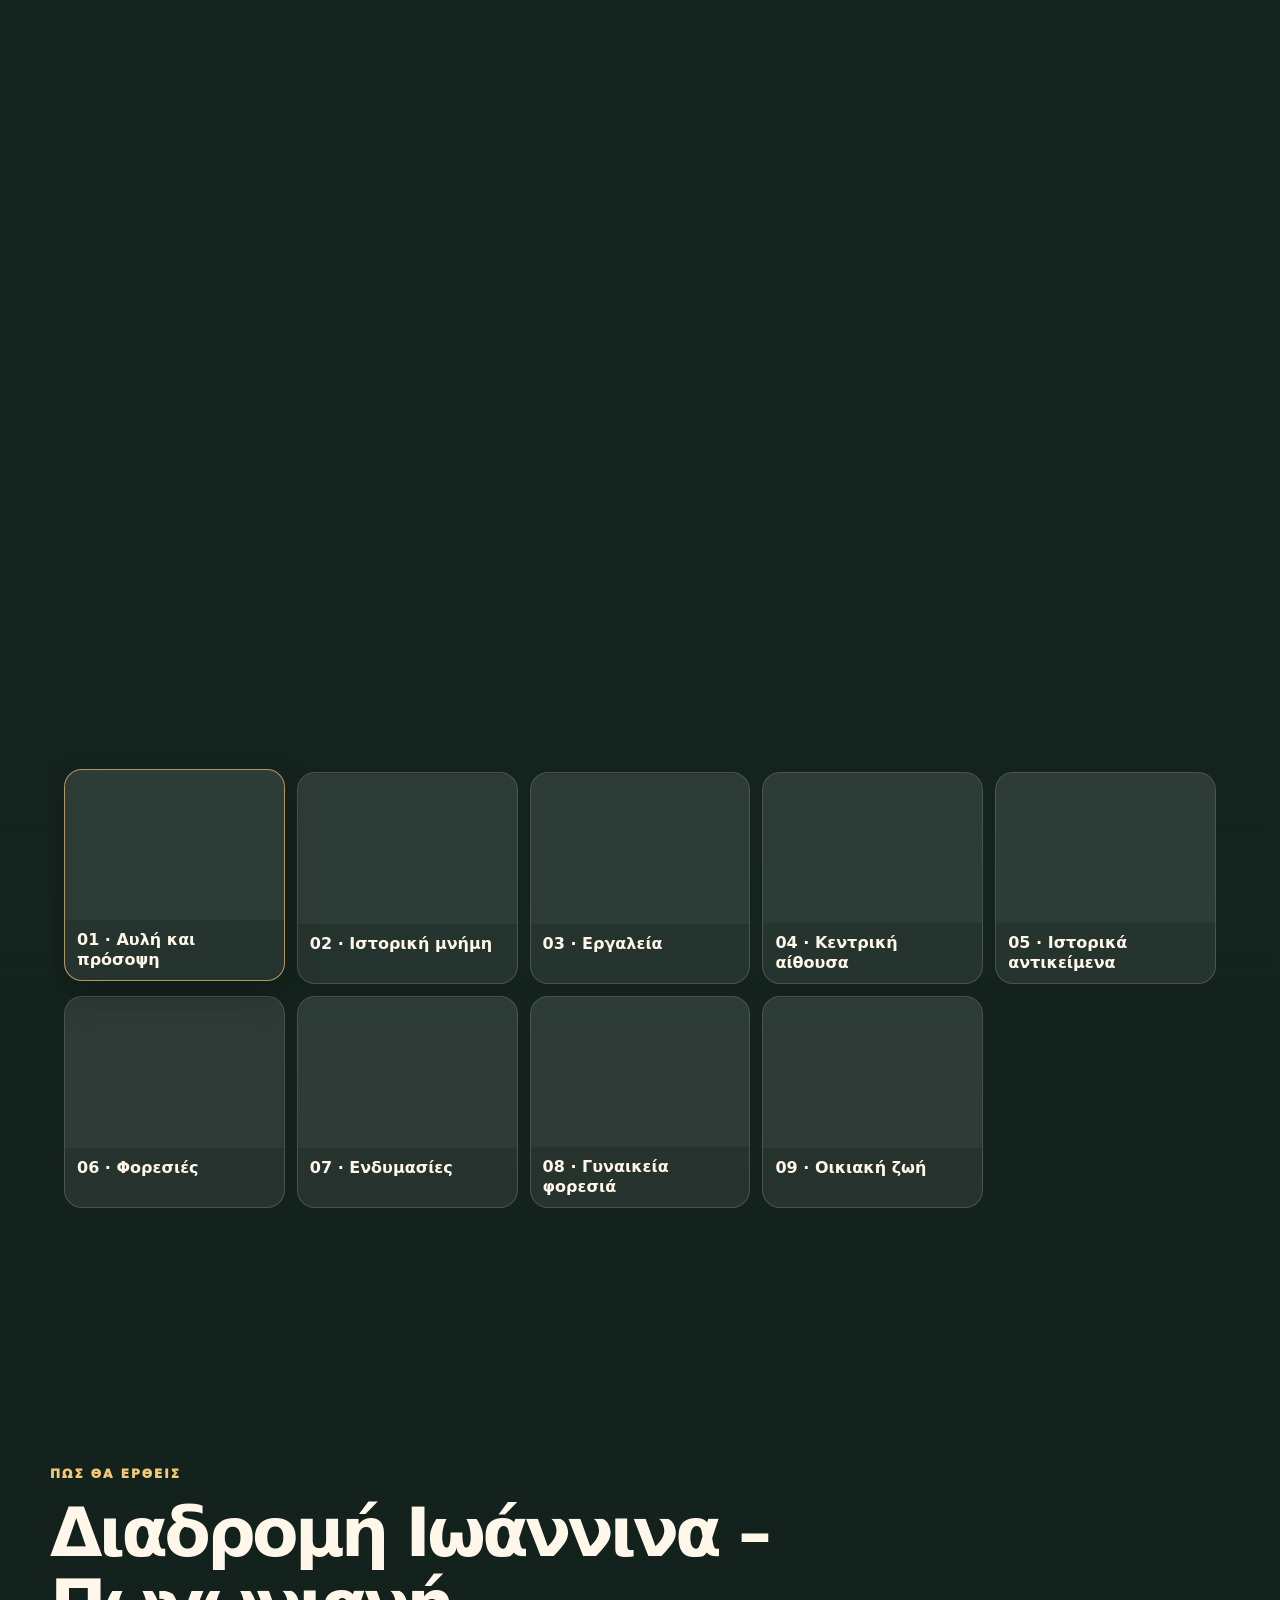
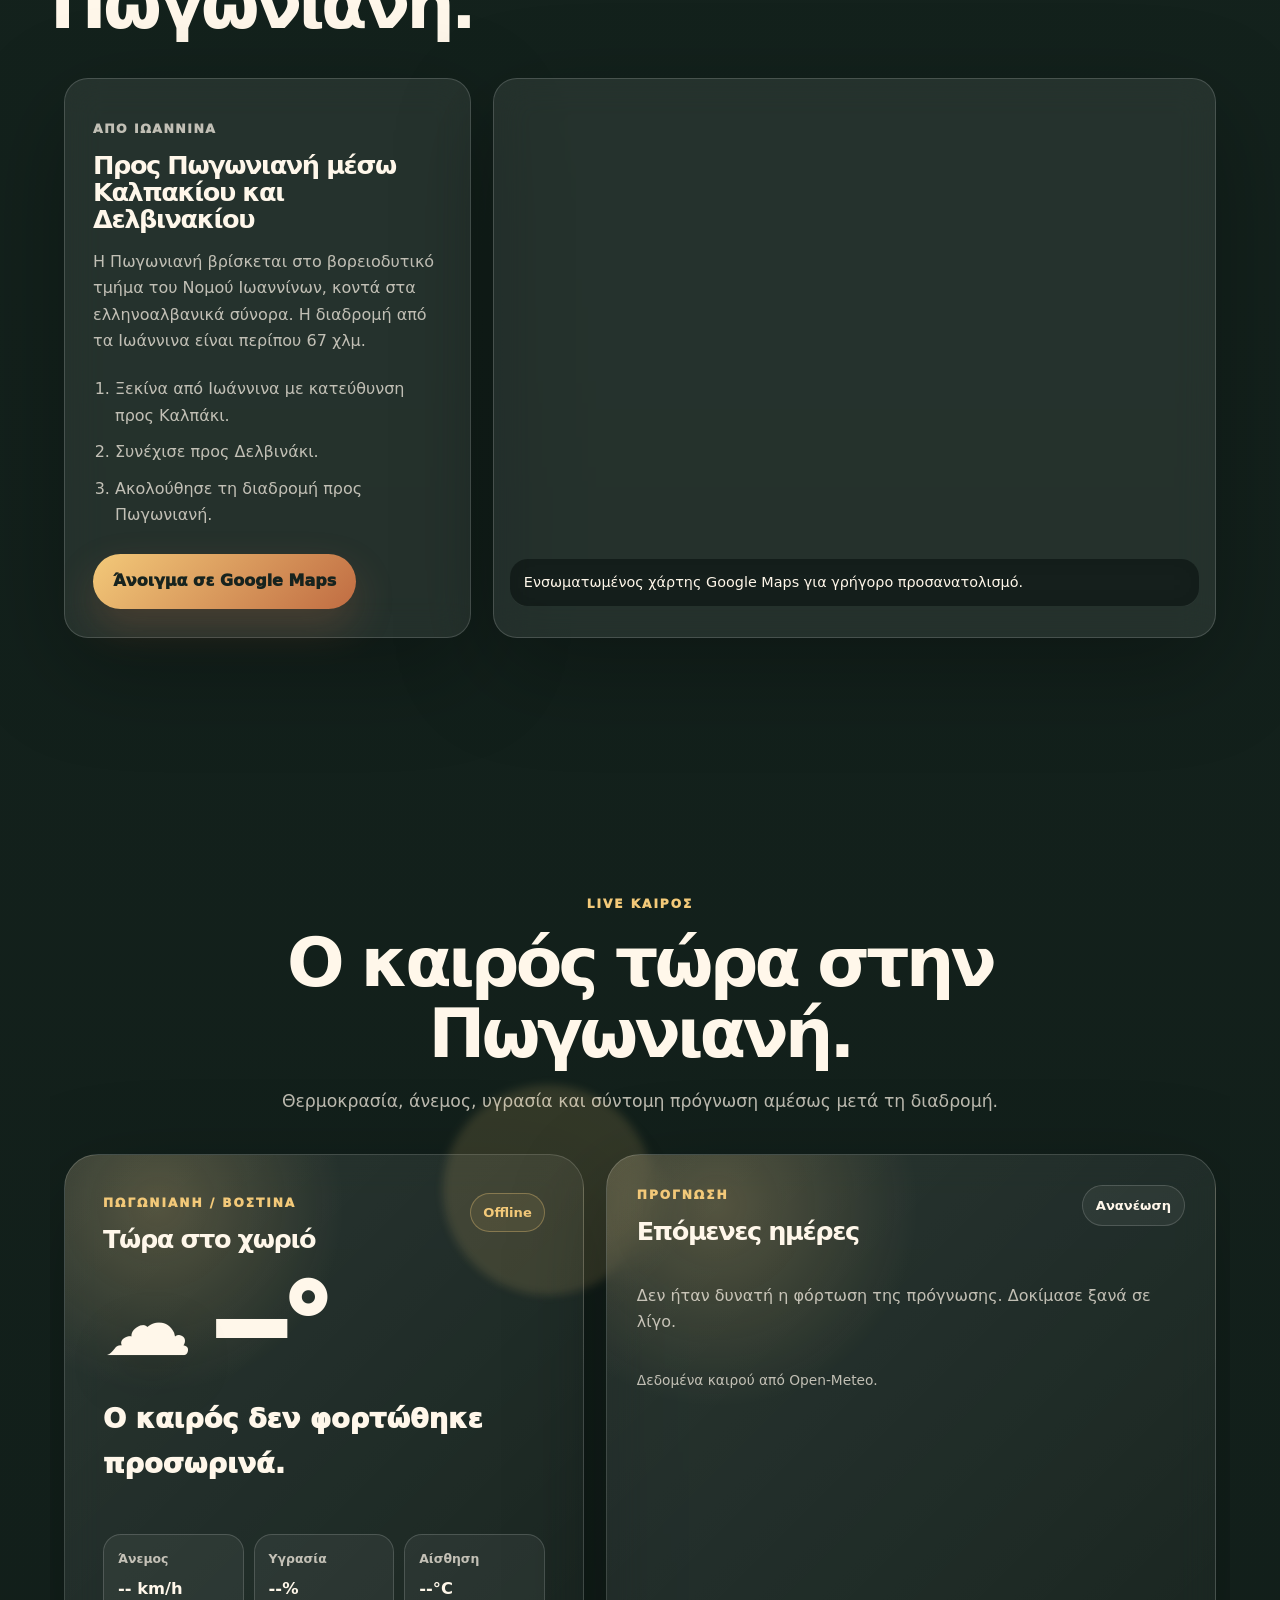
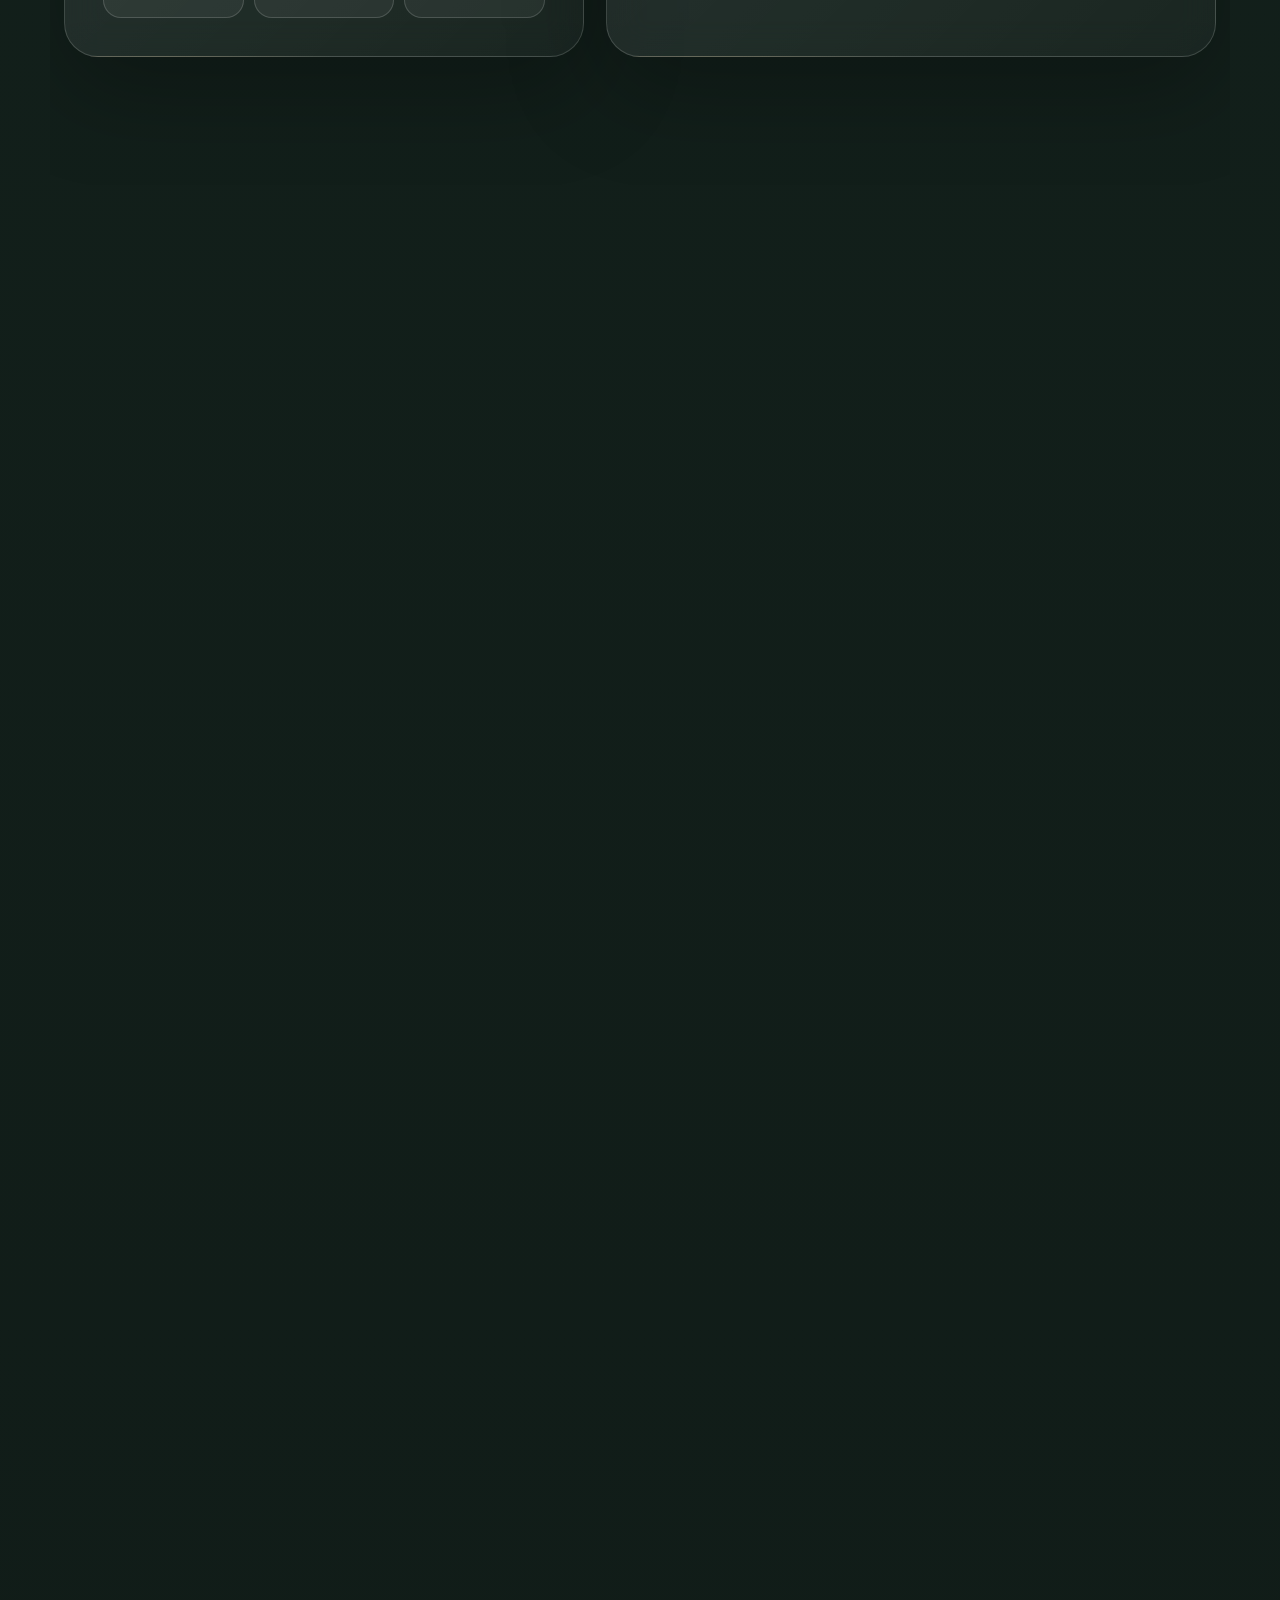
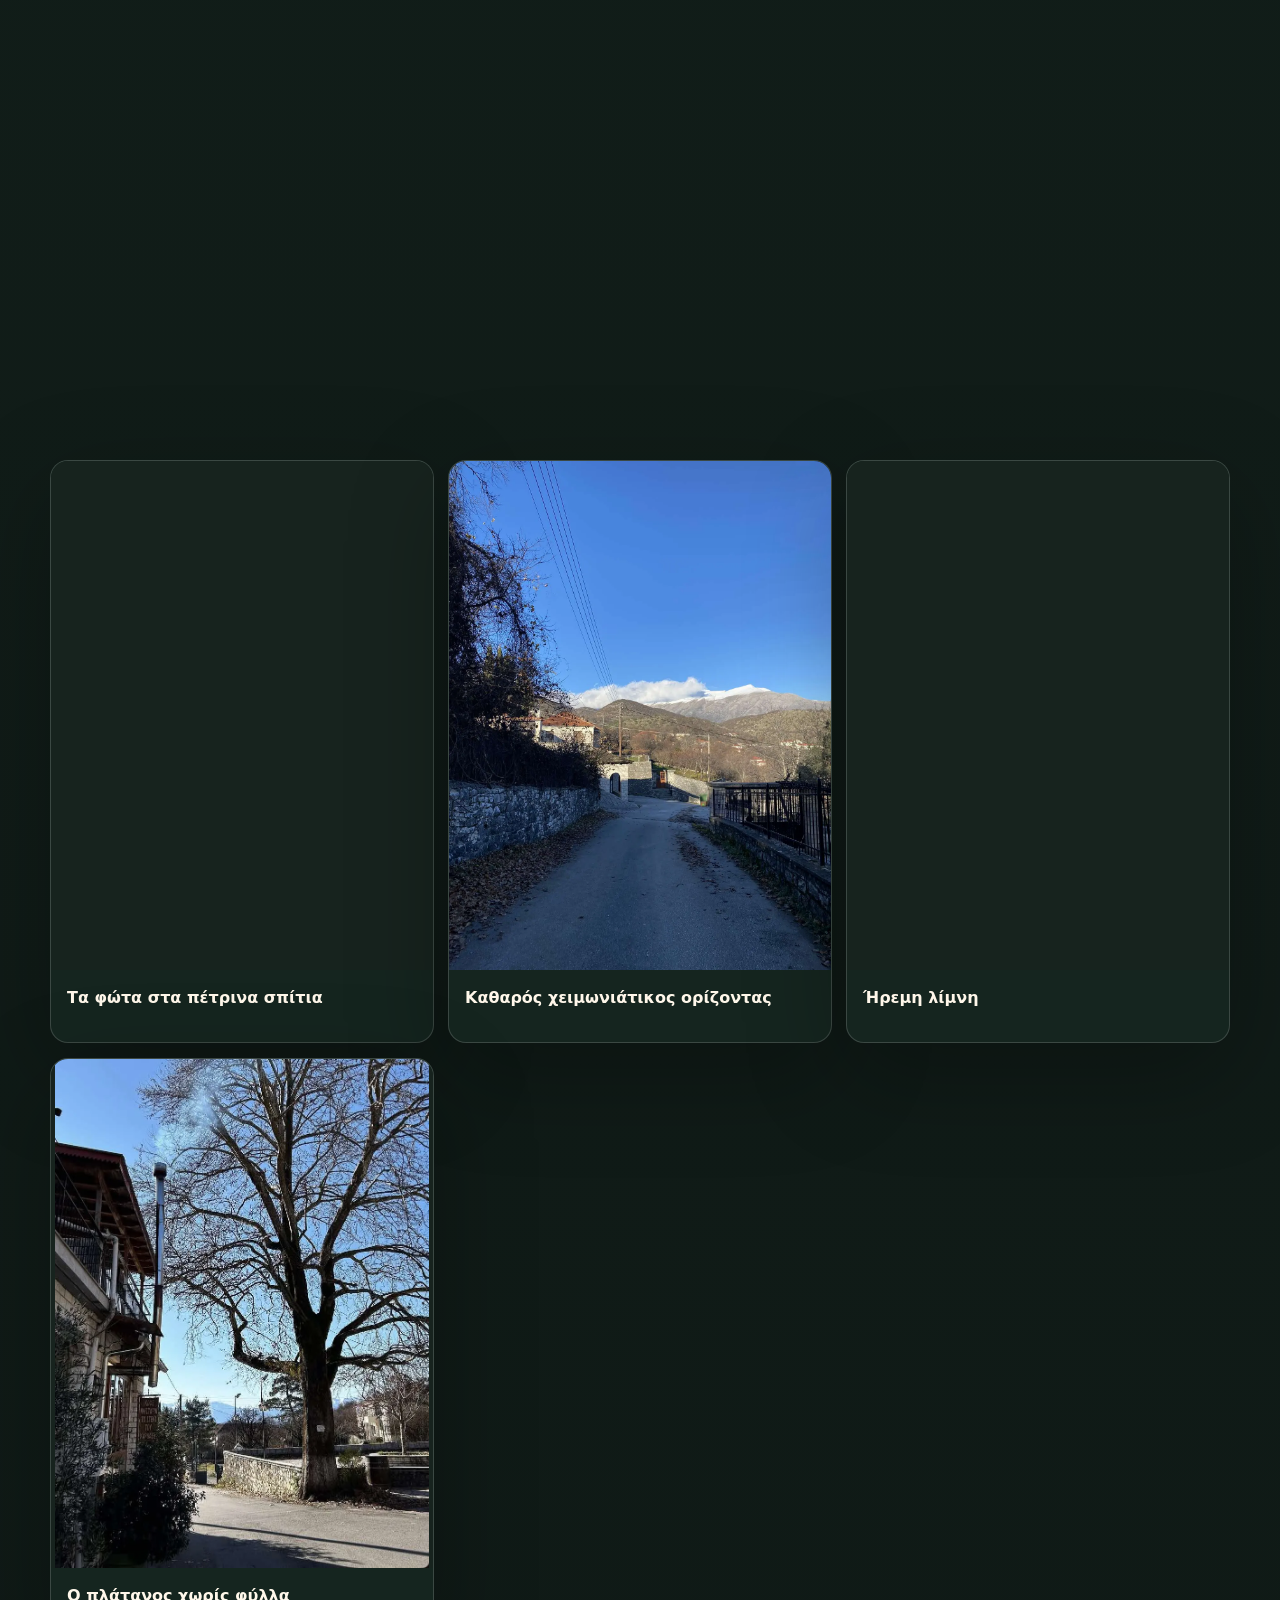
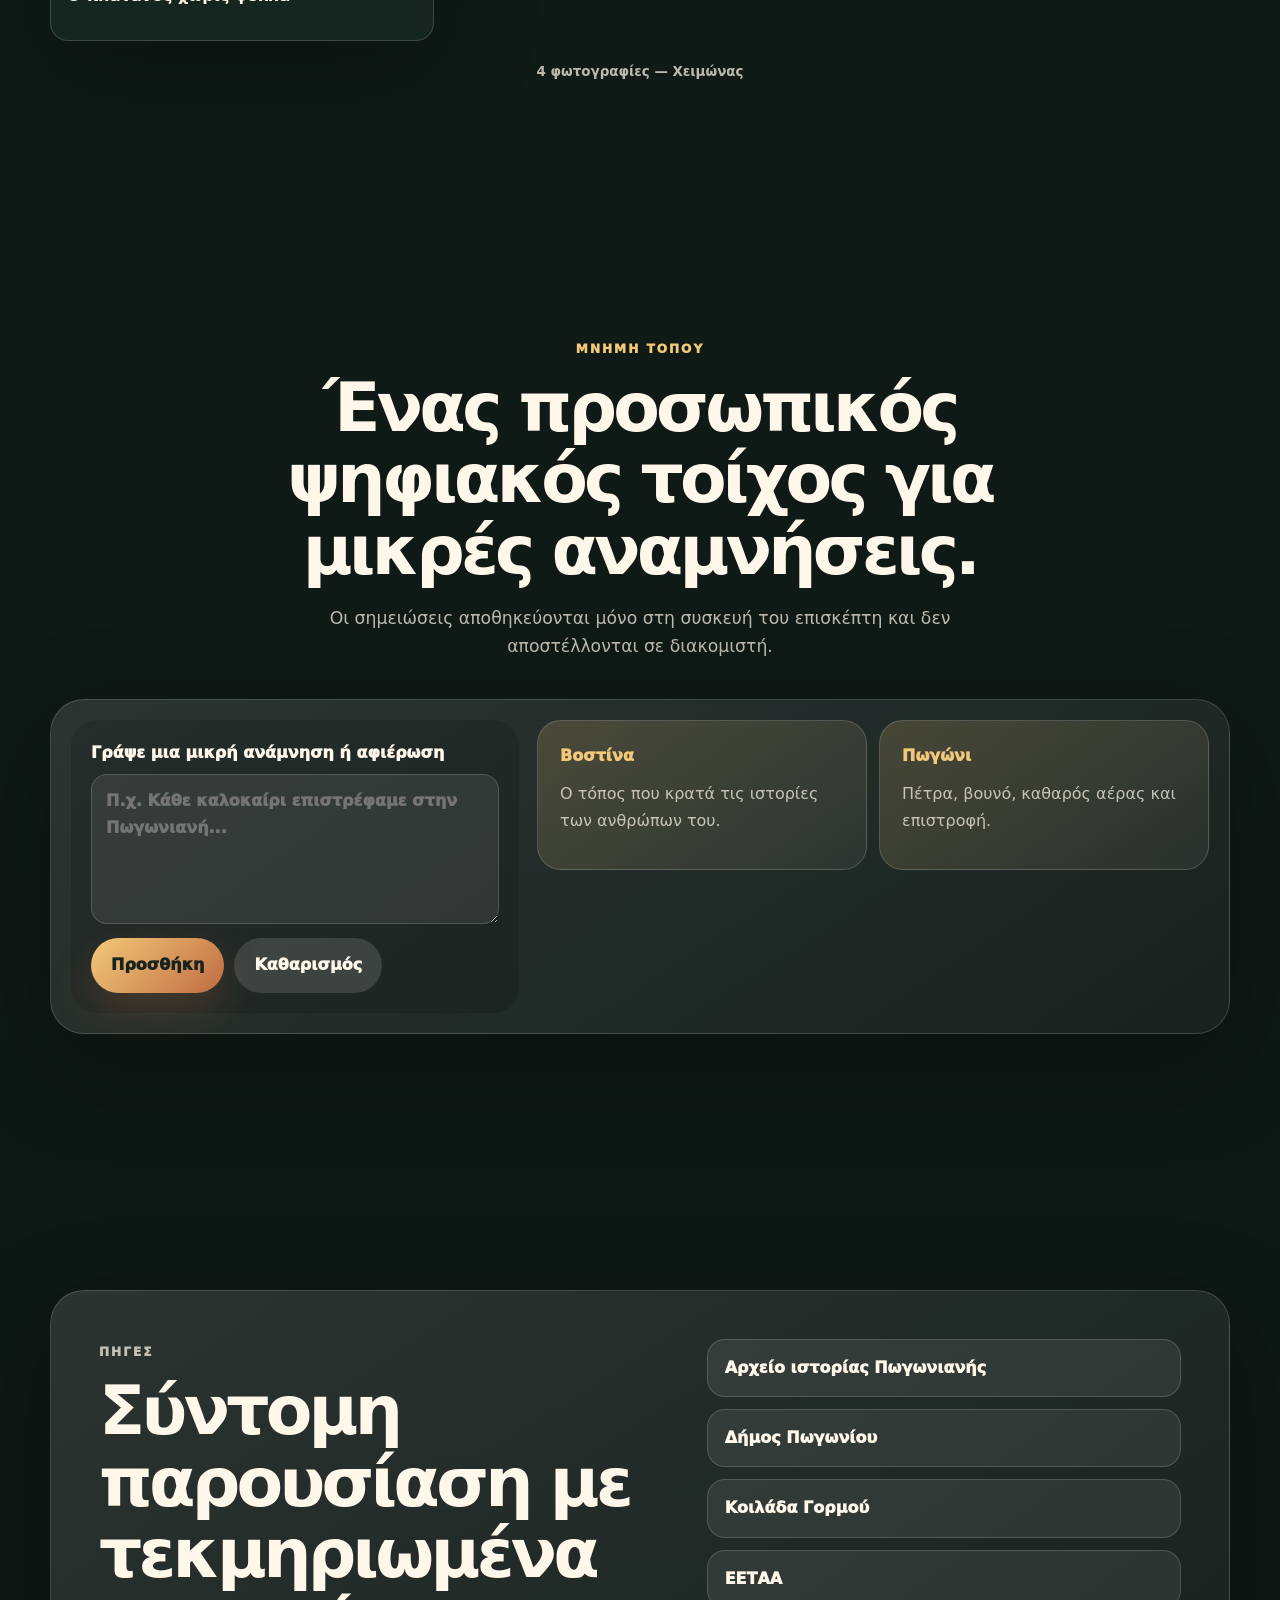
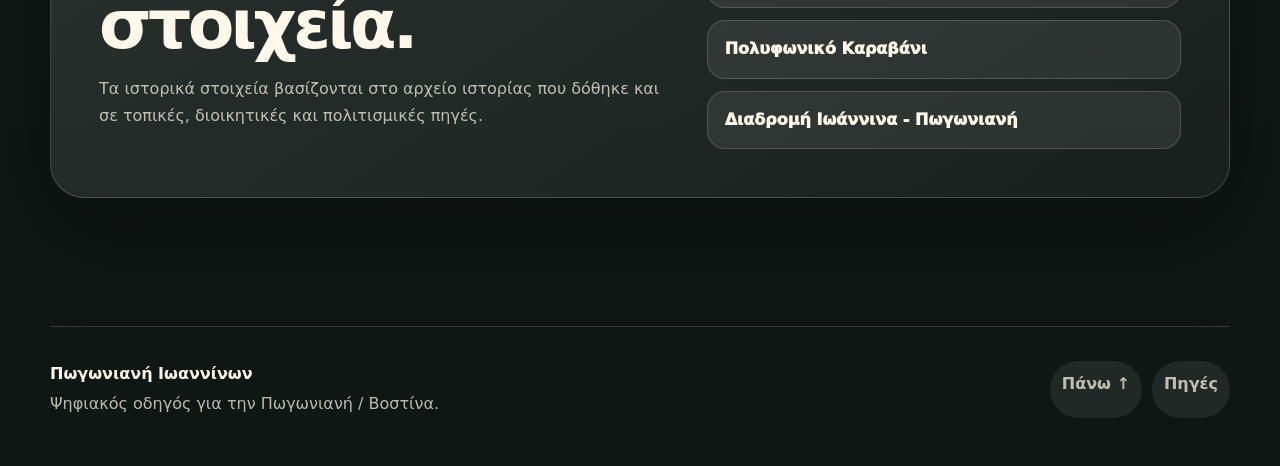
==== commit 60ab1835: "Restore real museum exterior photo and remove broken duplicate preview" ====
--- a/index.html
+++ b/index.html
@@ -74,7 +74,7 @@
   <link rel="stylesheet" href="css/styles.css" />
   <link rel="stylesheet" href="css/visitor.css" />
   <link rel="stylesheet" href="css/hero-season.css" />
-  <link rel="stylesheet" href="css/features.css" />
+  <link rel="stylesheet" href="css/features.css?v=20260915-museum-fix" />
   <link rel="stylesheet" href="css/seasonal-v2.css?v=20260915-layout-fix" />
 </head>
 
@@ -381,59 +381,57 @@
           <img
             class="museum-main-img"
             id="museumMainImg"
-            src="assets/photos/museum-pogoniani-01.svg"
-            alt="Εξωτερικός χώρος του Λαογραφικού Μουσείου Πωγωνιανής"
+            src="assets/photos/museum-laografiko.jpg"
+            alt="Το πέτρινο κτίριο και η αυλή του Λαογραφικού Μουσείου Πωγωνιανής"
+            width="800"
+            height="425"
             loading="lazy"
             decoding="async"
           />
           <div class="museum-showcase-info">
             <span class="museum-kicker">Περιήγηση</span>
-            <h3 id="museumMainTitle">Εξωτερικός χώρος</h3>
+            <h3 id="museumMainTitle">Αυλή και πρόσοψη</h3>
             <p id="museumMainCaption">Η πρώτη εικόνα του επισκέπτη: πέτρα, αυλή και είσοδος στο Λαογραφικό Μουσείο Πωγωνιανής.</p>
           </div>
         </div>
       </div>
 
       <div class="museum-thumbs reveal" role="tablist" aria-label="Φωτογραφίες Λαογραφικού Μουσείου">
-        <button class="museum-thumb active" type="button" role="tab" aria-selected="true" data-image="assets/photos/museum-pogoniani-01.svg" data-title="Εξωτερικός χώρος" data-alt="Εξωτερικός χώρος του Λαογραφικού Μουσείου Πωγωνιανής" data-caption="Η πρώτη εικόνα του επισκέπτη: πέτρα, αυλή και είσοδος στο Λαογραφικό Μουσείο Πωγωνιανής.">
-          <img src="assets/photos/museum-pogoniani-01.svg" alt="" loading="lazy" decoding="async" />
-          <span>01 · Εξωτερικός χώρος</span>
-        </button>
-        <button class="museum-thumb" type="button" role="tab" aria-selected="false" tabindex="-1" data-image="assets/photos/museum-pogoniani-02.svg" data-title="Πέτρινη αυλή και πρόσοψη" data-alt="Πέτρινη πρόσοψη και αυλή του Λαογραφικού Μουσείου Πωγωνιανής" data-caption="Το κτίριο και η αυλή εντάσσονται φυσικά στην αρχιτεκτονική ταυτότητα της Πωγωνιανής.">
-          <img src="assets/photos/museum-pogoniani-02.svg" alt="" loading="lazy" decoding="async" />
-          <span>02 · Αυλή και πρόσοψη</span>
+        <button class="museum-thumb active" type="button" role="tab" aria-selected="true" data-image="assets/photos/museum-laografiko.jpg" data-title="Αυλή και πρόσοψη" data-alt="Το πέτρινο κτίριο και η αυλή του Λαογραφικού Μουσείου Πωγωνιανής" data-caption="Η πρώτη εικόνα του επισκέπτη: πέτρα, αυλή και είσοδος στο Λαογραφικό Μουσείο Πωγωνιανής.">
+          <img src="assets/photos/museum-laografiko.jpg" width="800" height="425" alt="" loading="lazy" decoding="async" />
+          <span>01 · Αυλή και πρόσοψη</span>
         </button>
         <button class="museum-thumb" type="button" role="tab" aria-selected="false" tabindex="-1" data-image="assets/photos/FB_IMG_1782483458036.jpg" data-title="Αίθουσα ιστορικής μνήμης" data-alt="Αίθουσα με παλιές φωτογραφίες και αντικείμενα στο Λαογραφικό Μουσείο Πωγωνιανής" data-caption="Φωτογραφίες, αρχειακό υλικό και αντικείμενα συνδέουν το χωριό με τη μνήμη των ανθρώπων του.">
           <img src="assets/photos/FB_IMG_1782483458036.jpg" alt="" loading="lazy" decoding="async" />
-          <span>03 · Ιστορική μνήμη</span>
+          <span>02 · Ιστορική μνήμη</span>
         </button>
         <button class="museum-thumb" type="button" role="tab" aria-selected="false" tabindex="-1" data-image="assets/photos/FB_IMG_1782483451491.jpg" data-title="Εργαλεία και αντικείμενα εργασίας" data-alt="Παραδοσιακά εργαλεία και μηχανές στο Λαογραφικό Μουσείο Πωγωνιανής" data-caption="Αγροτικά εργαλεία, μηχανές και σκεύη παρουσιάζουν τον κόσμο της εργασίας και της καθημερινότητας.">
           <img src="assets/photos/FB_IMG_1782483451491.jpg" alt="" loading="lazy" decoding="async" />
-          <span>04 · Εργαλεία</span>
+          <span>03 · Εργαλεία</span>
         </button>
         <button class="museum-thumb" type="button" role="tab" aria-selected="false" tabindex="-1" data-image="assets/photos/FB_IMG_1782483442914.jpg" data-title="Η κεντρική αίθουσα" data-alt="Κεντρική αίθουσα με προθήκες και φορεσιές στο Λαογραφικό Μουσείο Πωγωνιανής" data-caption="Μια συνολική εικόνα της συλλογής και της εκθεσιακής διαδρομής του μουσείου.">
           <img src="assets/photos/FB_IMG_1782483442914.jpg" alt="" loading="lazy" decoding="async" />
-          <span>05 · Κεντρική αίθουσα</span>
+          <span>04 · Κεντρική αίθουσα</span>
         </button>
         <button class="museum-thumb" type="button" role="tab" aria-selected="false" tabindex="-1" data-image="assets/photos/FB_IMG_1782483436926.jpg" data-title="Όπλα και αντικείμενα μιας άλλης εποχής" data-alt="Ιστορικά όπλα σε προθήκη του Λαογραφικού Μουσείου Πωγωνιανής" data-caption="Ιστορικά αντικείμενα και όπλα από μια διαφορετική εποχή της τοπικής ζωής.">
           <img src="assets/photos/FB_IMG_1782483436926.jpg" alt="" loading="lazy" decoding="async" />
-          <span>06 · Ιστορικά αντικείμενα</span>
+          <span>05 · Ιστορικά αντικείμενα</span>
         </button>
         <button class="museum-thumb" type="button" role="tab" aria-selected="false" tabindex="-1" data-image="assets/photos/FB_IMG_1782483431010.jpg" data-title="Φορεσιές και προθήκες" data-alt="Παραδοσιακές φορεσιές σε προθήκες του Λαογραφικού Μουσείου Πωγωνιανής" data-caption="Οι παραδοσιακές φορεσιές αναδεικνύουν την πωγωνίσια ενδυματολογική παράδοση και την τοπική αισθητική.">
           <img src="assets/photos/FB_IMG_1782483431010.jpg" alt="" loading="lazy" decoding="async" />
-          <span>07 · Φορεσιές</span>
+          <span>06 · Φορεσιές</span>
         </button>
         <button class="museum-thumb" type="button" role="tab" aria-selected="false" tabindex="-1" data-image="assets/photos/FB_IMG_1782483428771.jpg" data-title="Συλλογή ενδυμασιών" data-alt="Παραδοσιακές ενδυμασίες στο Λαογραφικό Μουσείο Πωγωνιανής" data-caption="Ενδυμασίες, προθήκες και τεκμήρια αφηγούνται διαφορετικές πλευρές της τοπικής ζωής.">
           <img src="assets/photos/FB_IMG_1782483428771.jpg" alt="" loading="lazy" decoding="async" />
-          <span>08 · Ενδυμασίες</span>
+          <span>07 · Ενδυμασίες</span>
         </button>
         <button class="museum-thumb" type="button" role="tab" aria-selected="false" tabindex="-1" data-image="assets/photos/FB_IMG_1782483421145.jpg" data-title="Γυναικεία φορεσιά" data-alt="Γυναικεία παραδοσιακή φορεσιά στο Λαογραφικό Μουσείο Πωγωνιανής" data-caption="Λεπτομέρειες φορεσιάς, χρωμάτων και στολισμού μέσα από την εκθεσιακή προθήκη.">
           <img src="assets/photos/FB_IMG_1782483421145.jpg" alt="" loading="lazy" decoding="async" />
-          <span>09 · Γυναικεία φορεσιά</span>
+          <span>08 · Γυναικεία φορεσιά</span>
         </button>
         <button class="museum-thumb" type="button" role="tab" aria-selected="false" tabindex="-1" data-image="assets/photos/FB_IMG_1782483413196.jpg" data-title="Οικιακά αντικείμενα" data-alt="Παραδοσιακά οικιακά σκεύη στο Λαογραφικό Μουσείο Πωγωνιανής" data-caption="Σκεύη και αντικείμενα σπιτιού συγκροτούν μια καθαρή εικόνα της παλιάς ζωής στο Πωγώνι.">
           <img src="assets/photos/FB_IMG_1782483413196.jpg" alt="" loading="lazy" decoding="async" />
-          <span>10 · Οικιακή ζωή</span>
+          <span>09 · Οικιακή ζωή</span>
         </button>
       </div>
     </section>
--- a/css/features.css
+++ b/css/features.css
@@ -89,7 +89,7 @@
   height: 100%;
   min-height: 400px;
   display: block;
-  object-fit: cover;
+  object-fit: contain;
   background: rgba(255, 255, 255, 0.04);
   transition: opacity 180ms ease, transform 240ms ease;
 }
